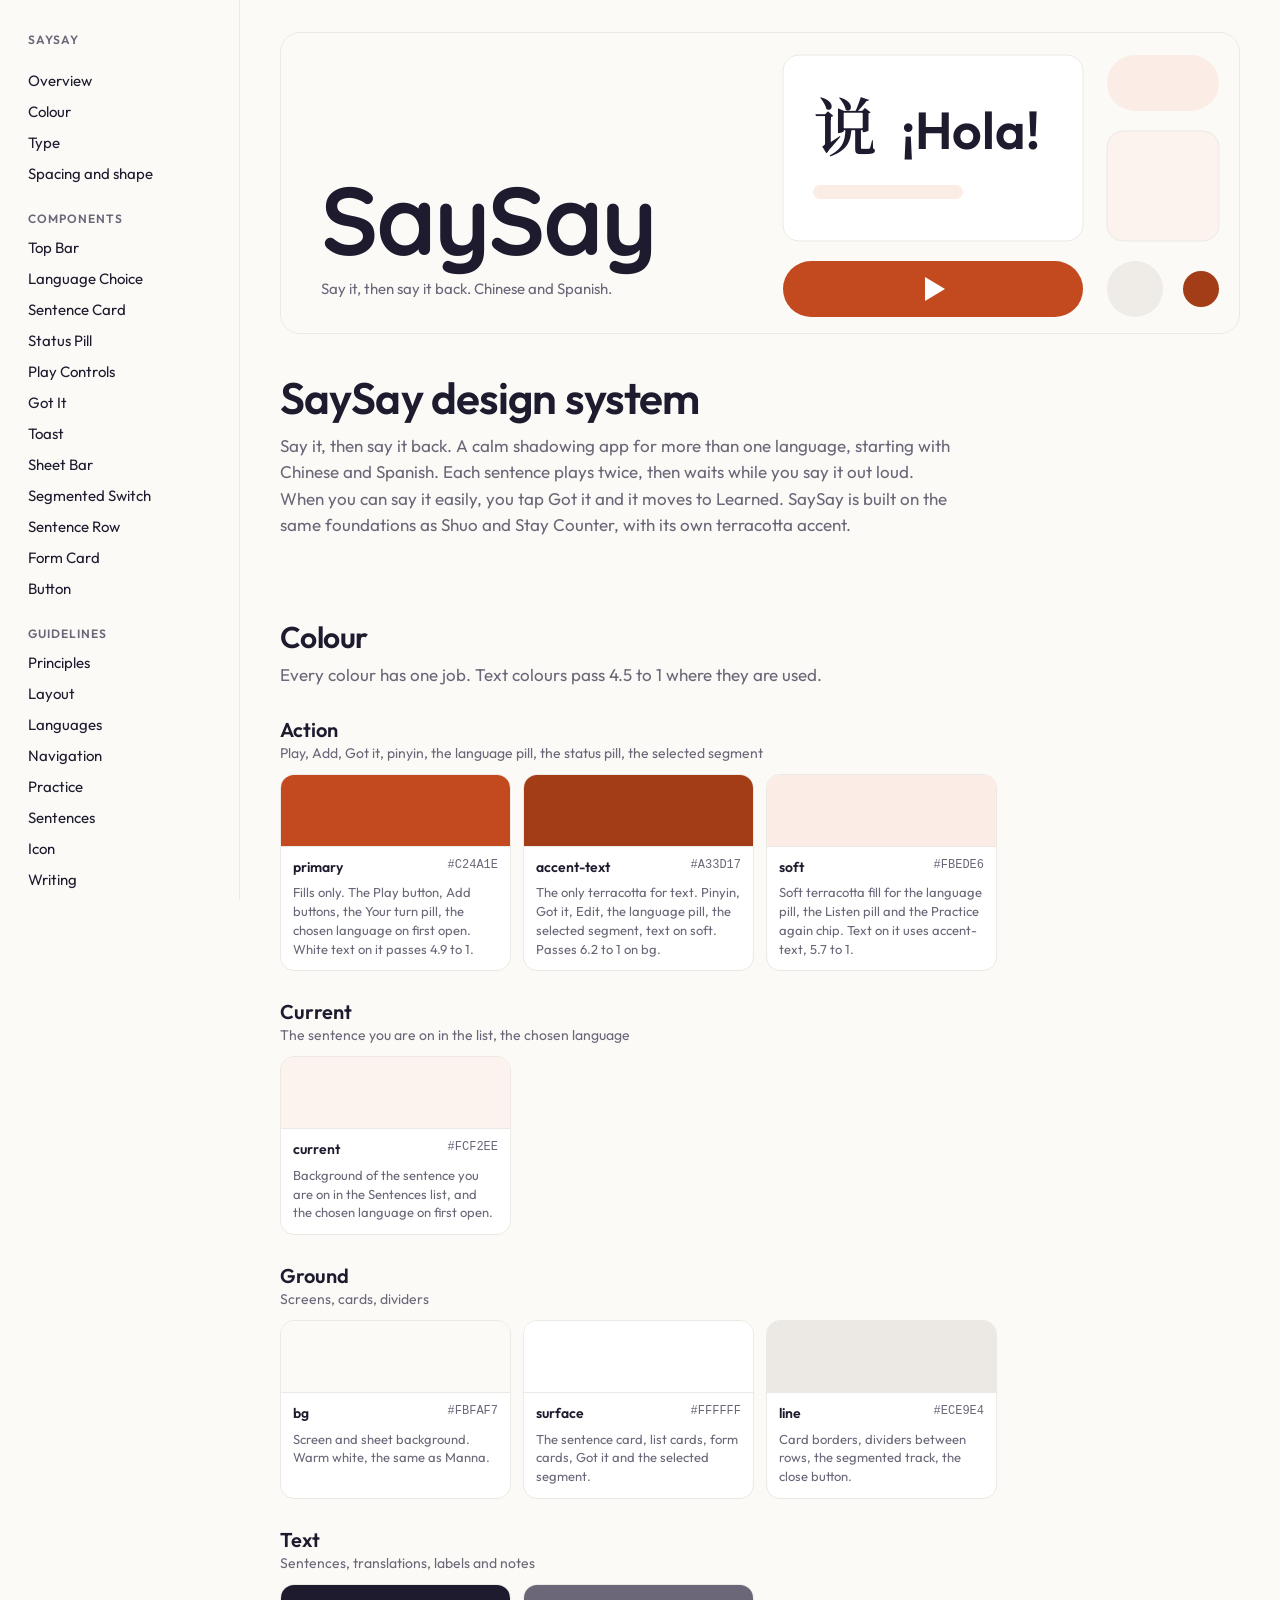
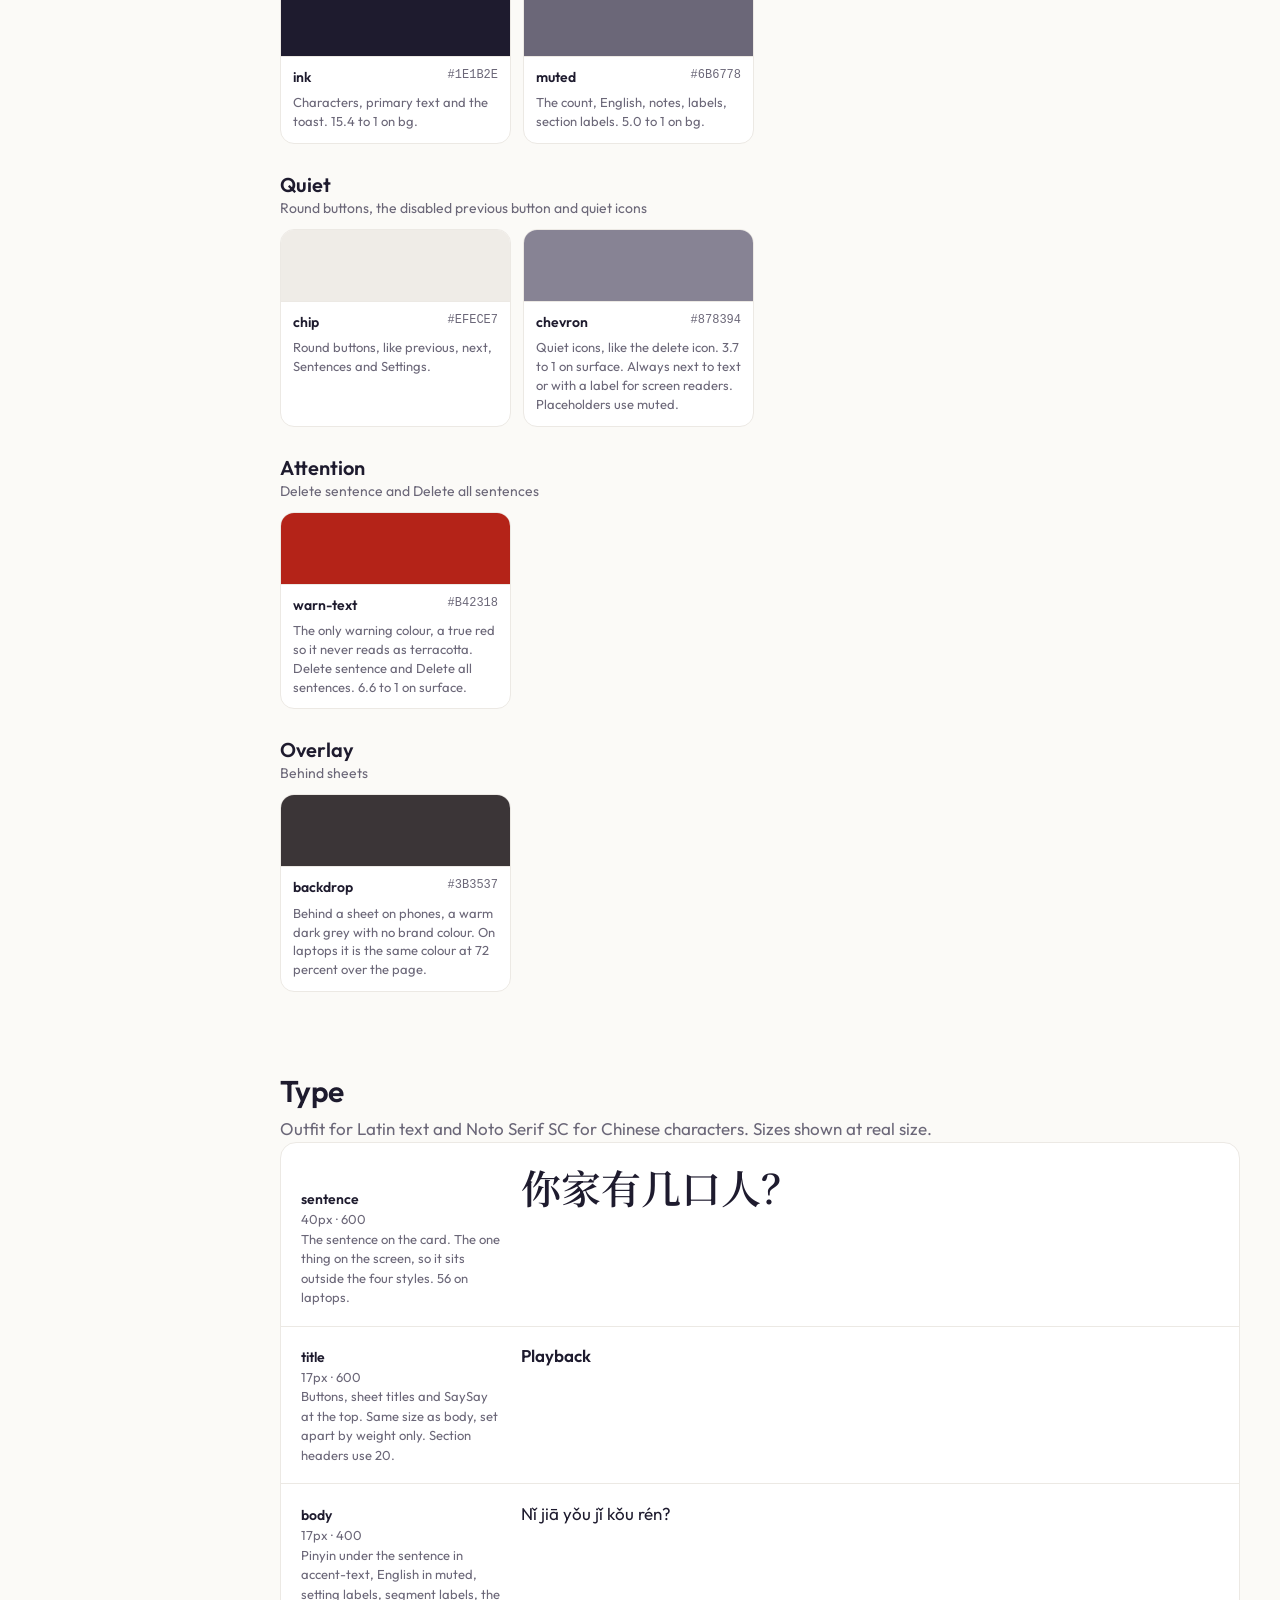
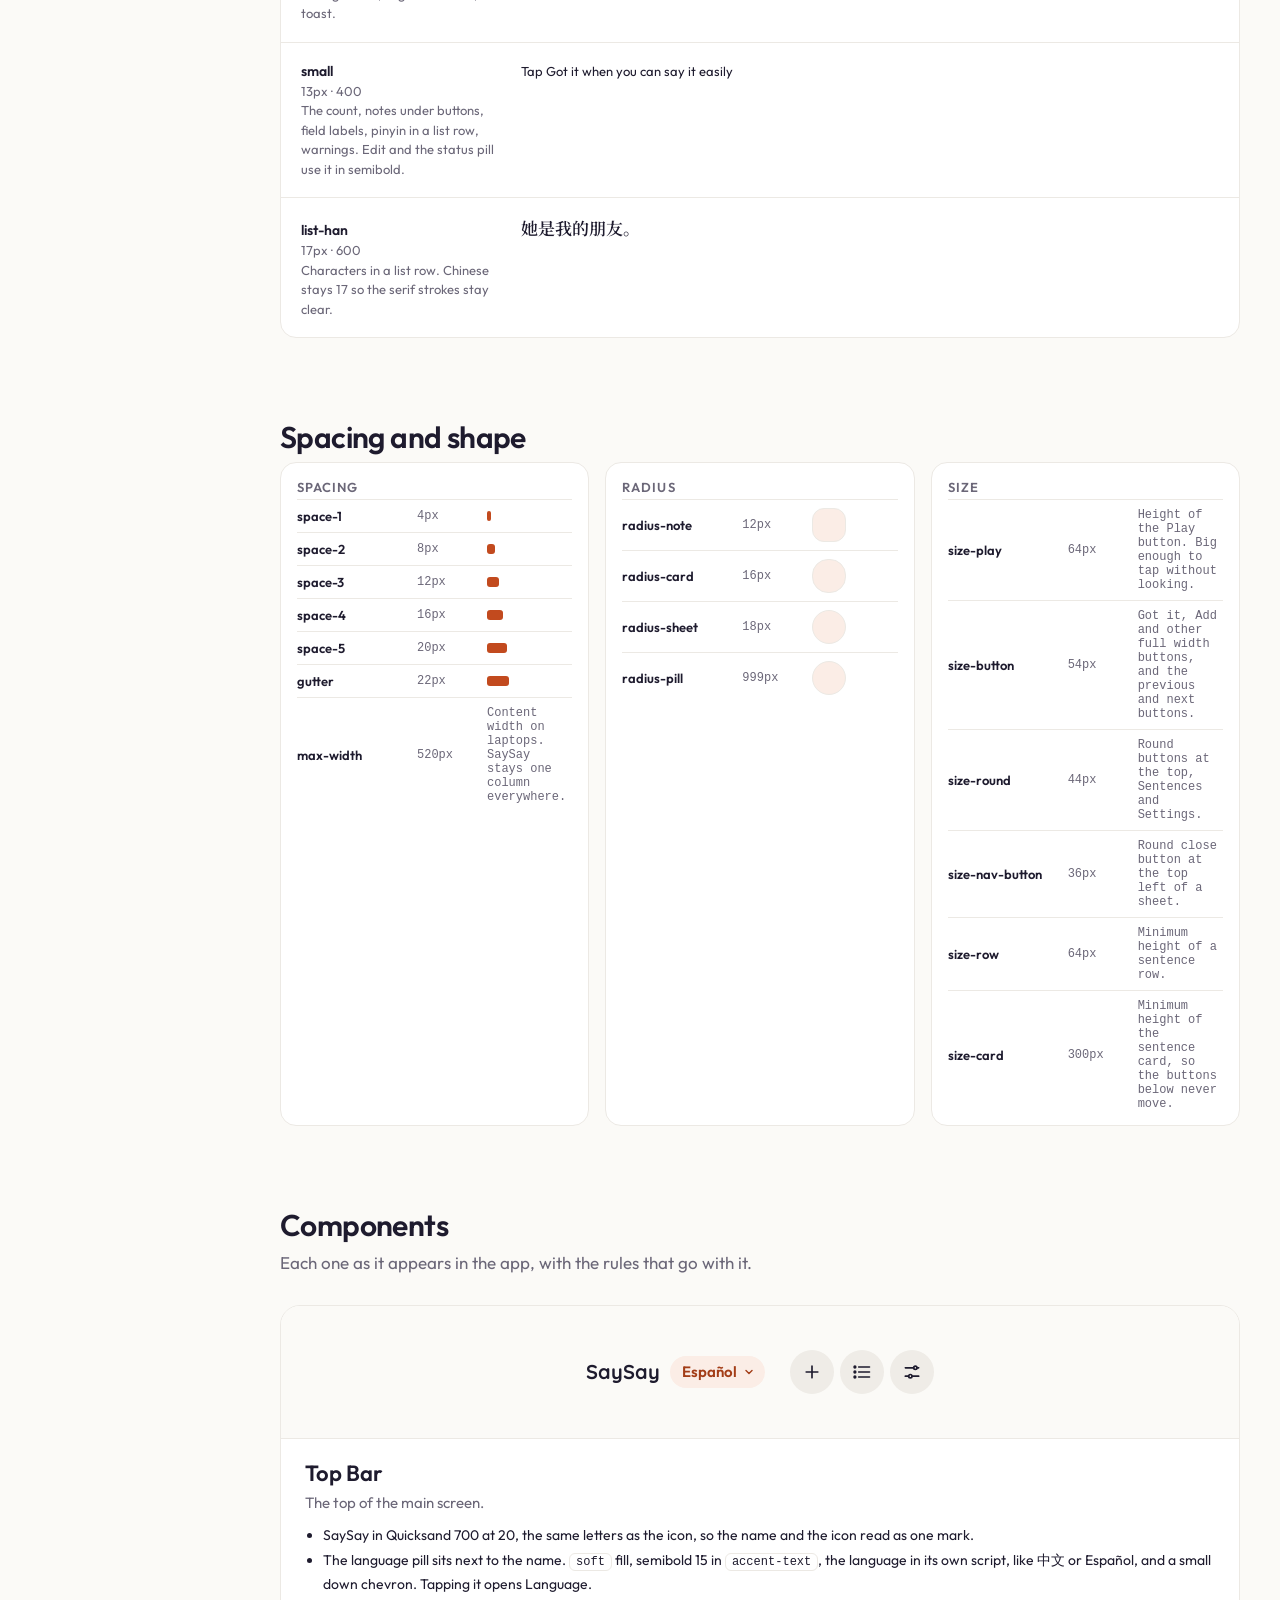
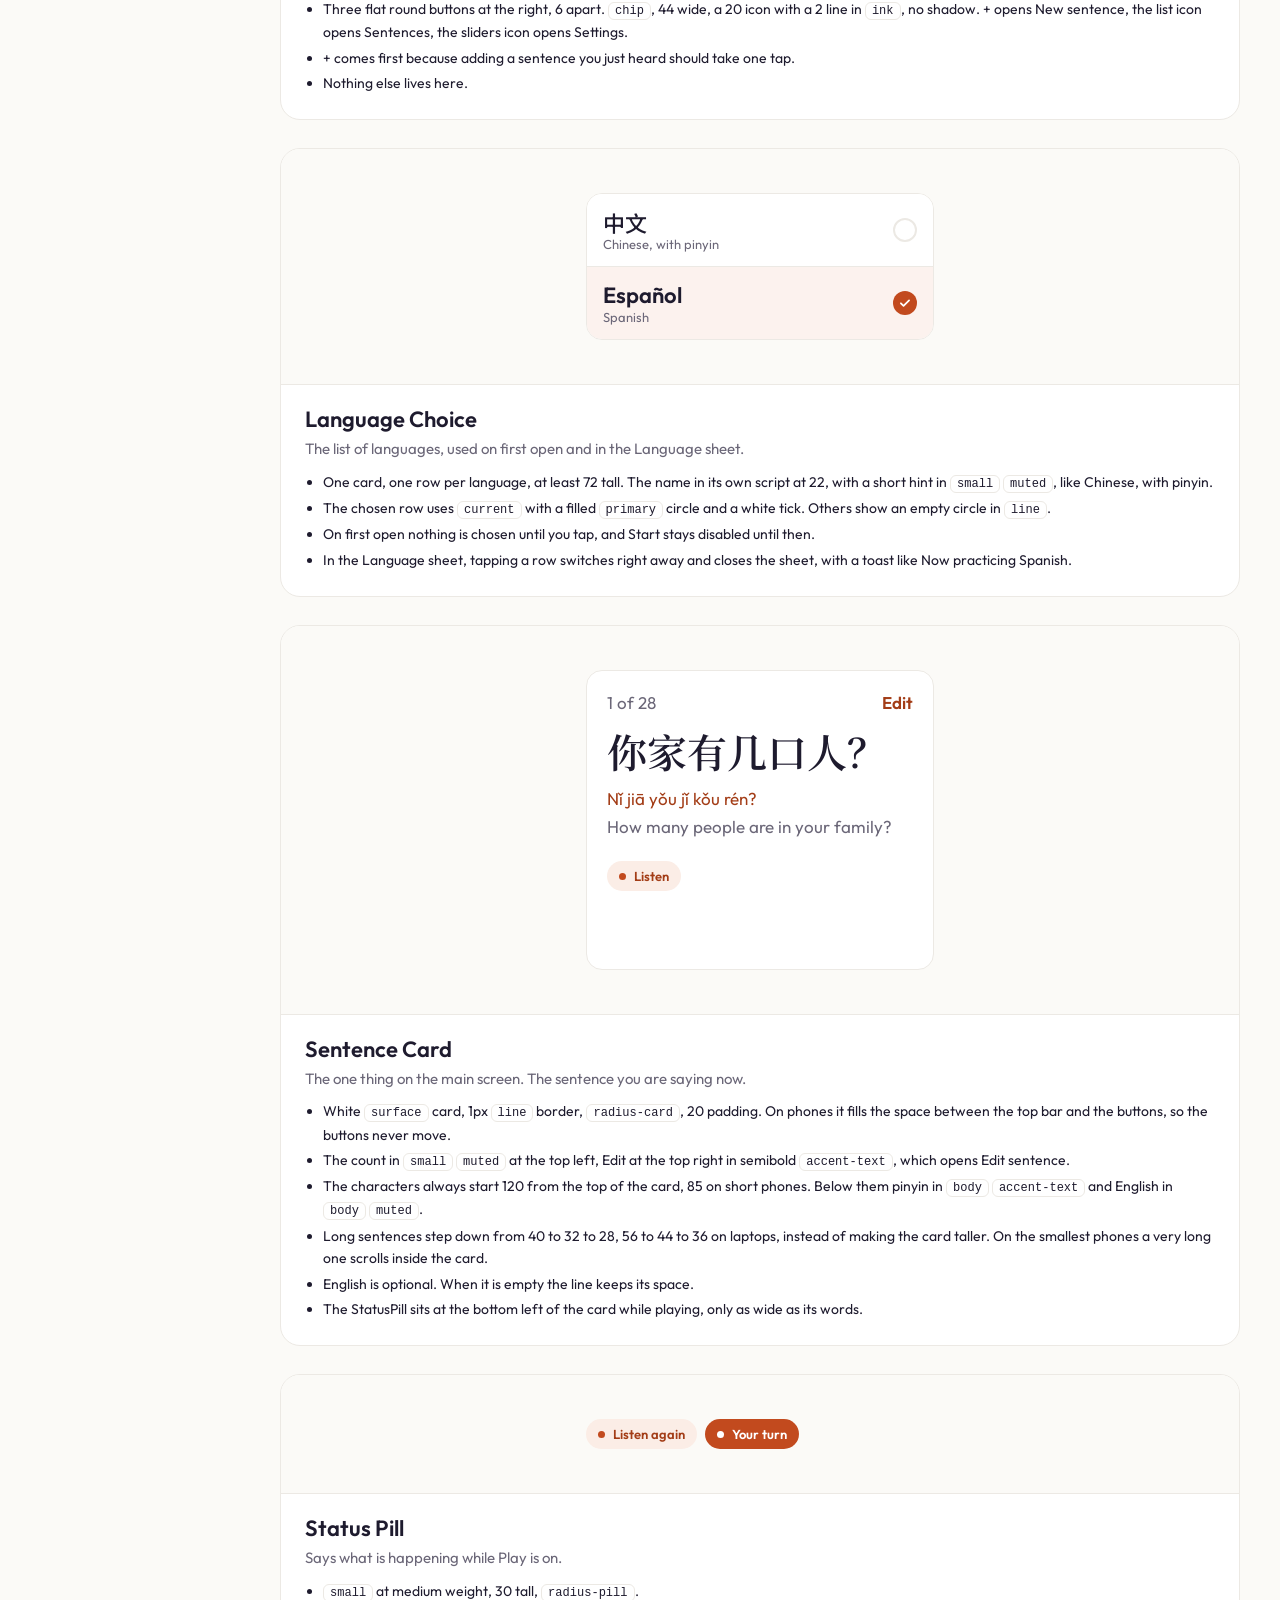
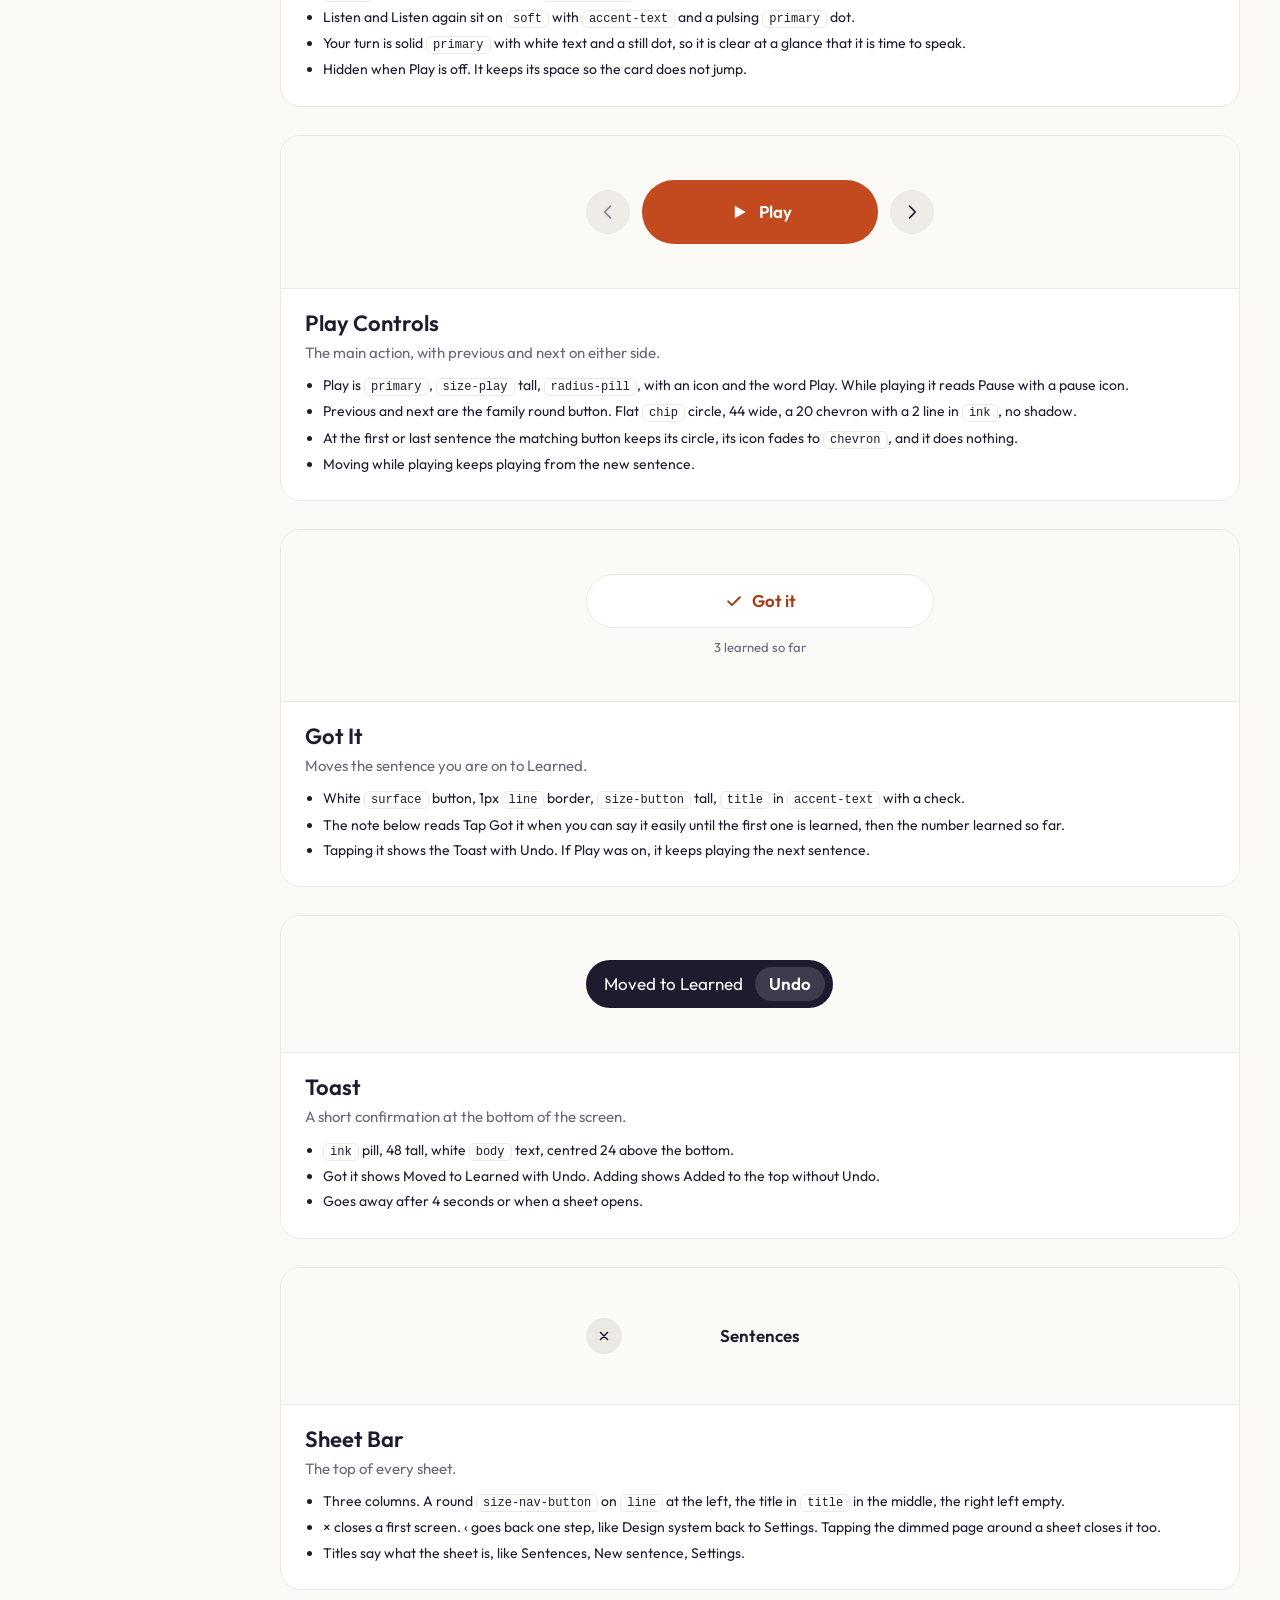
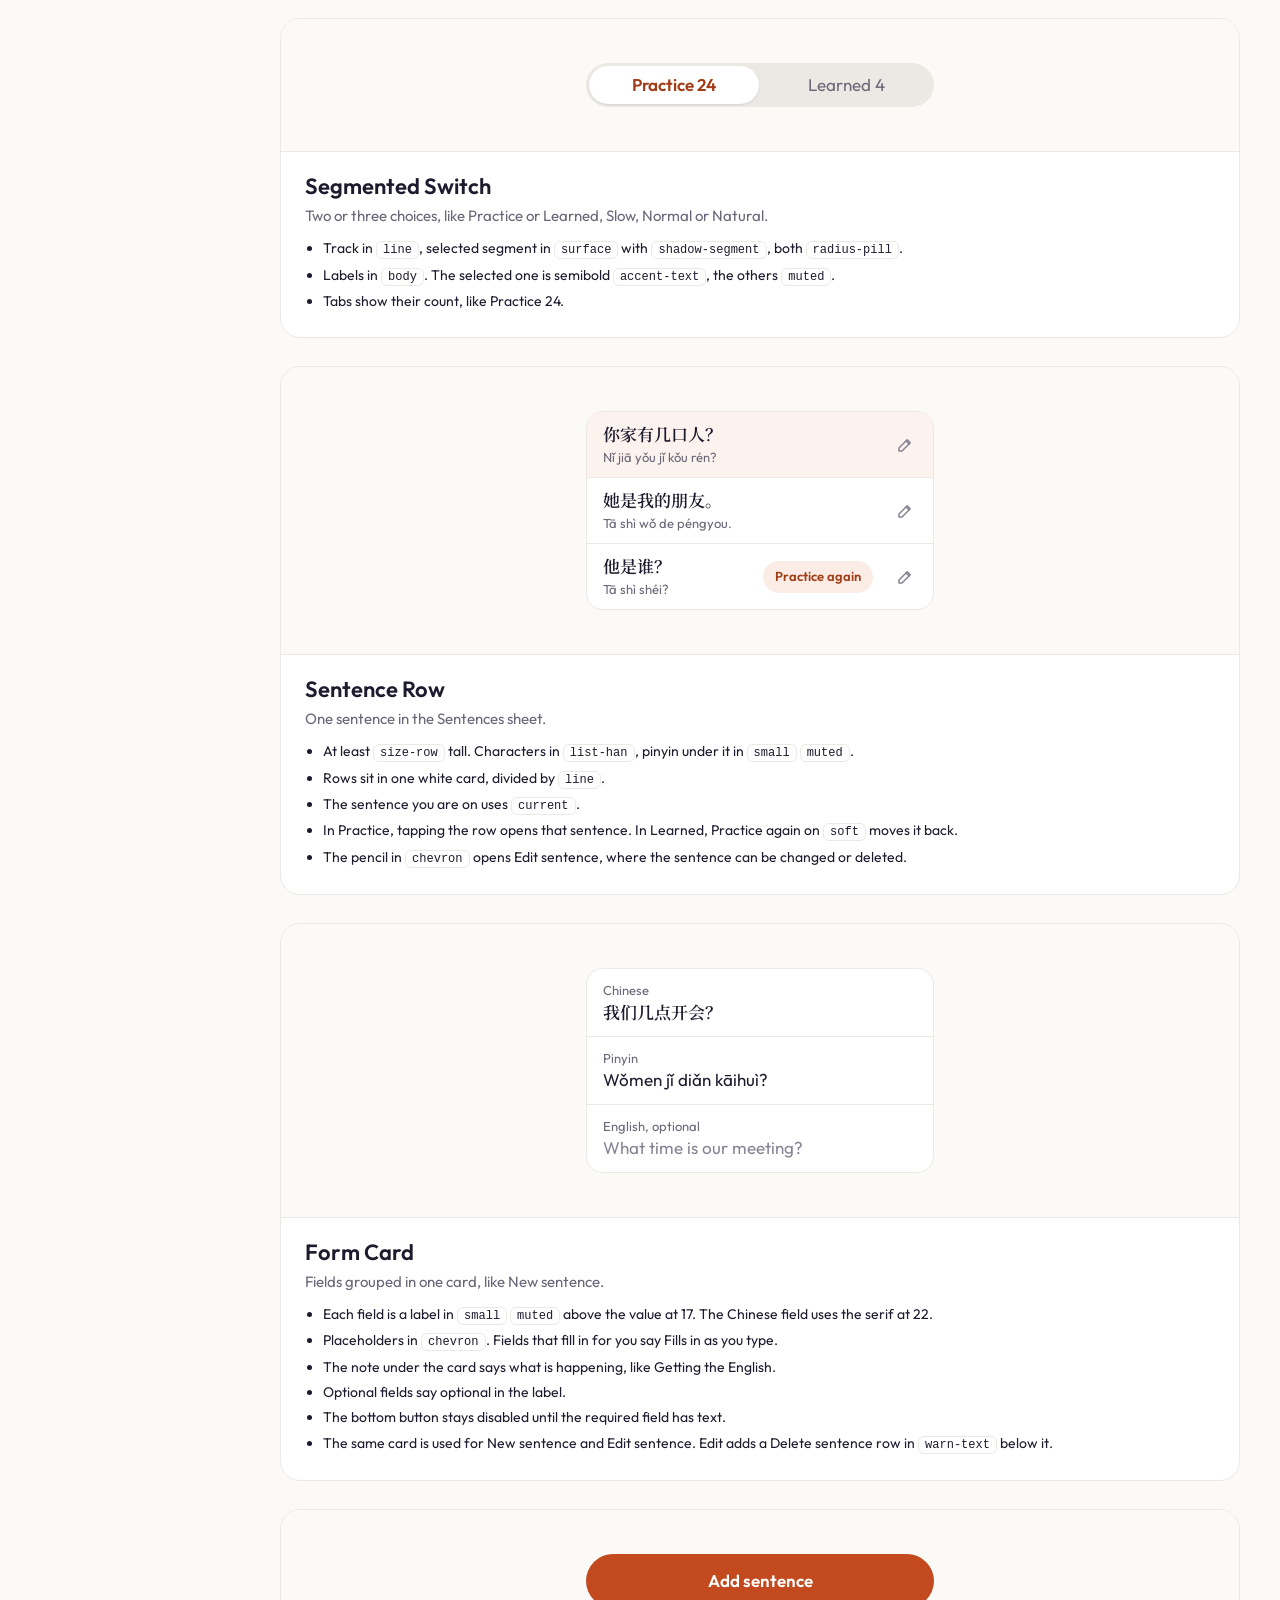
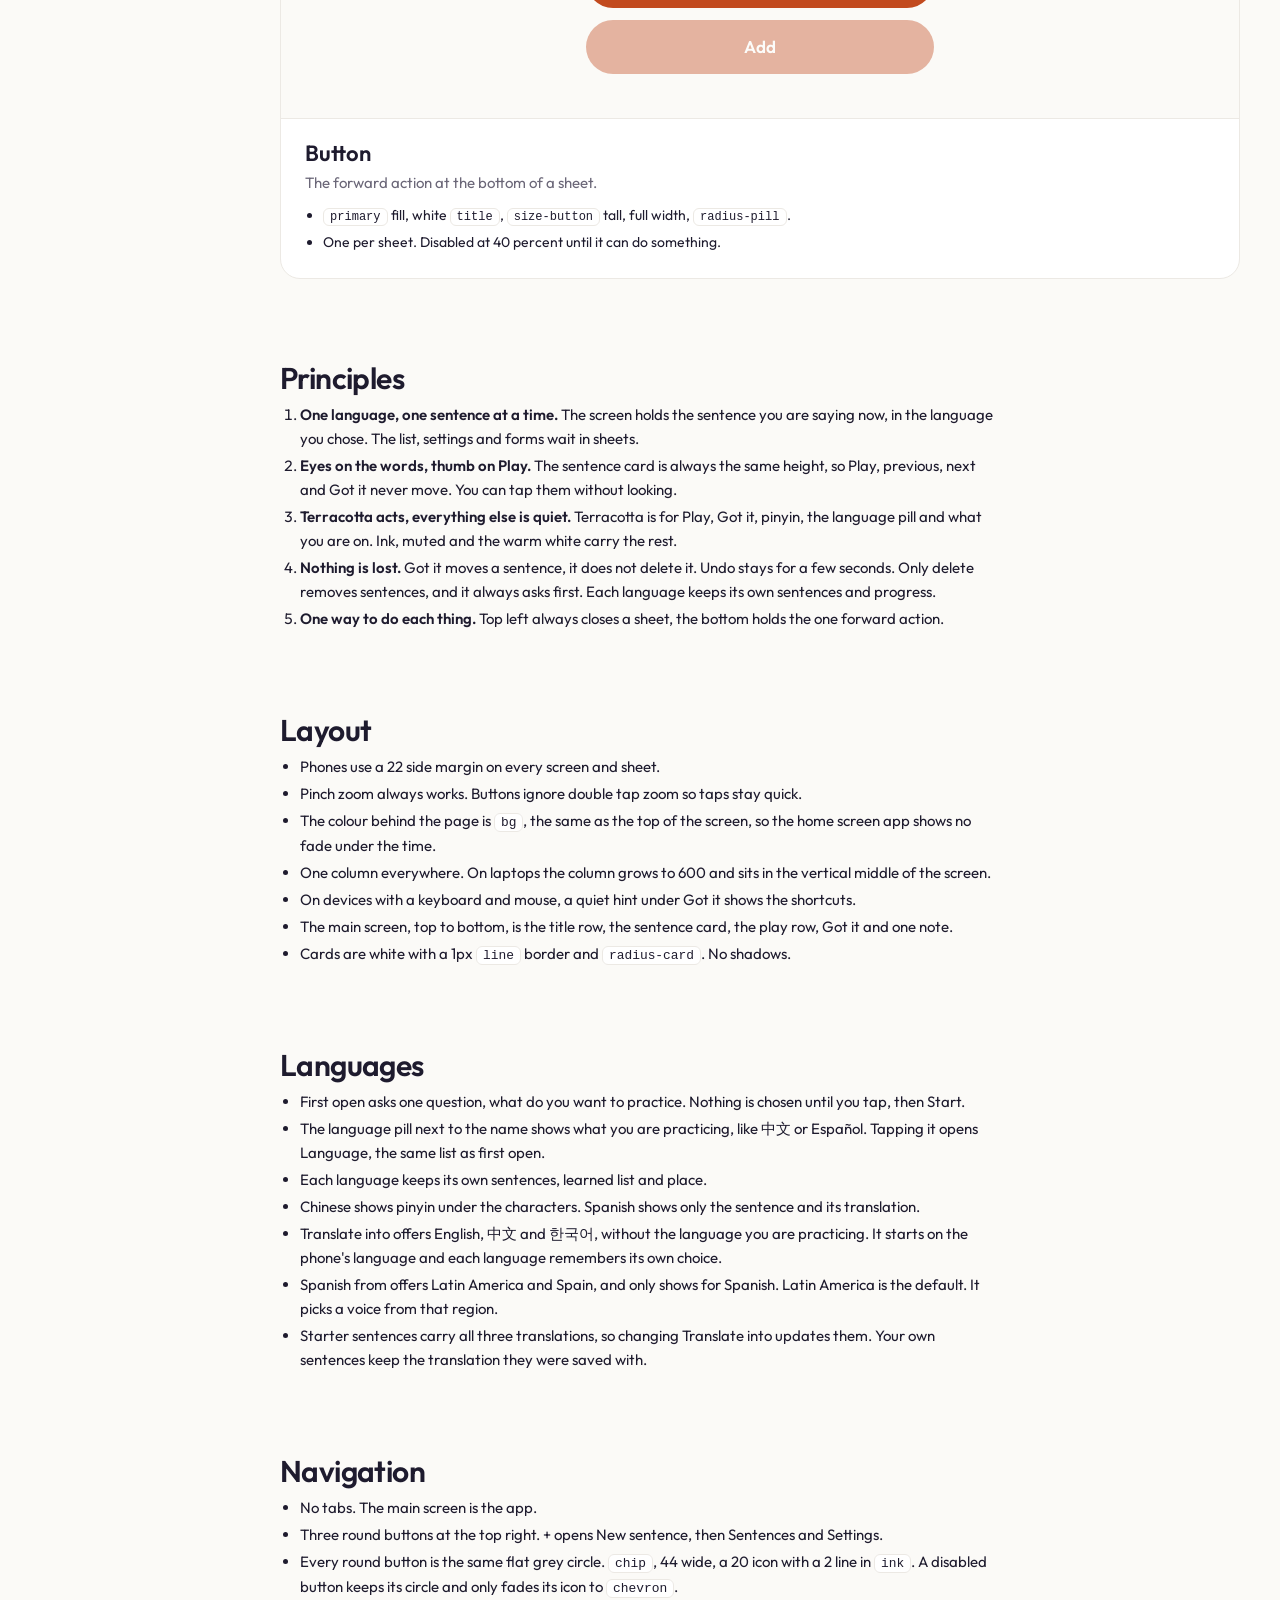
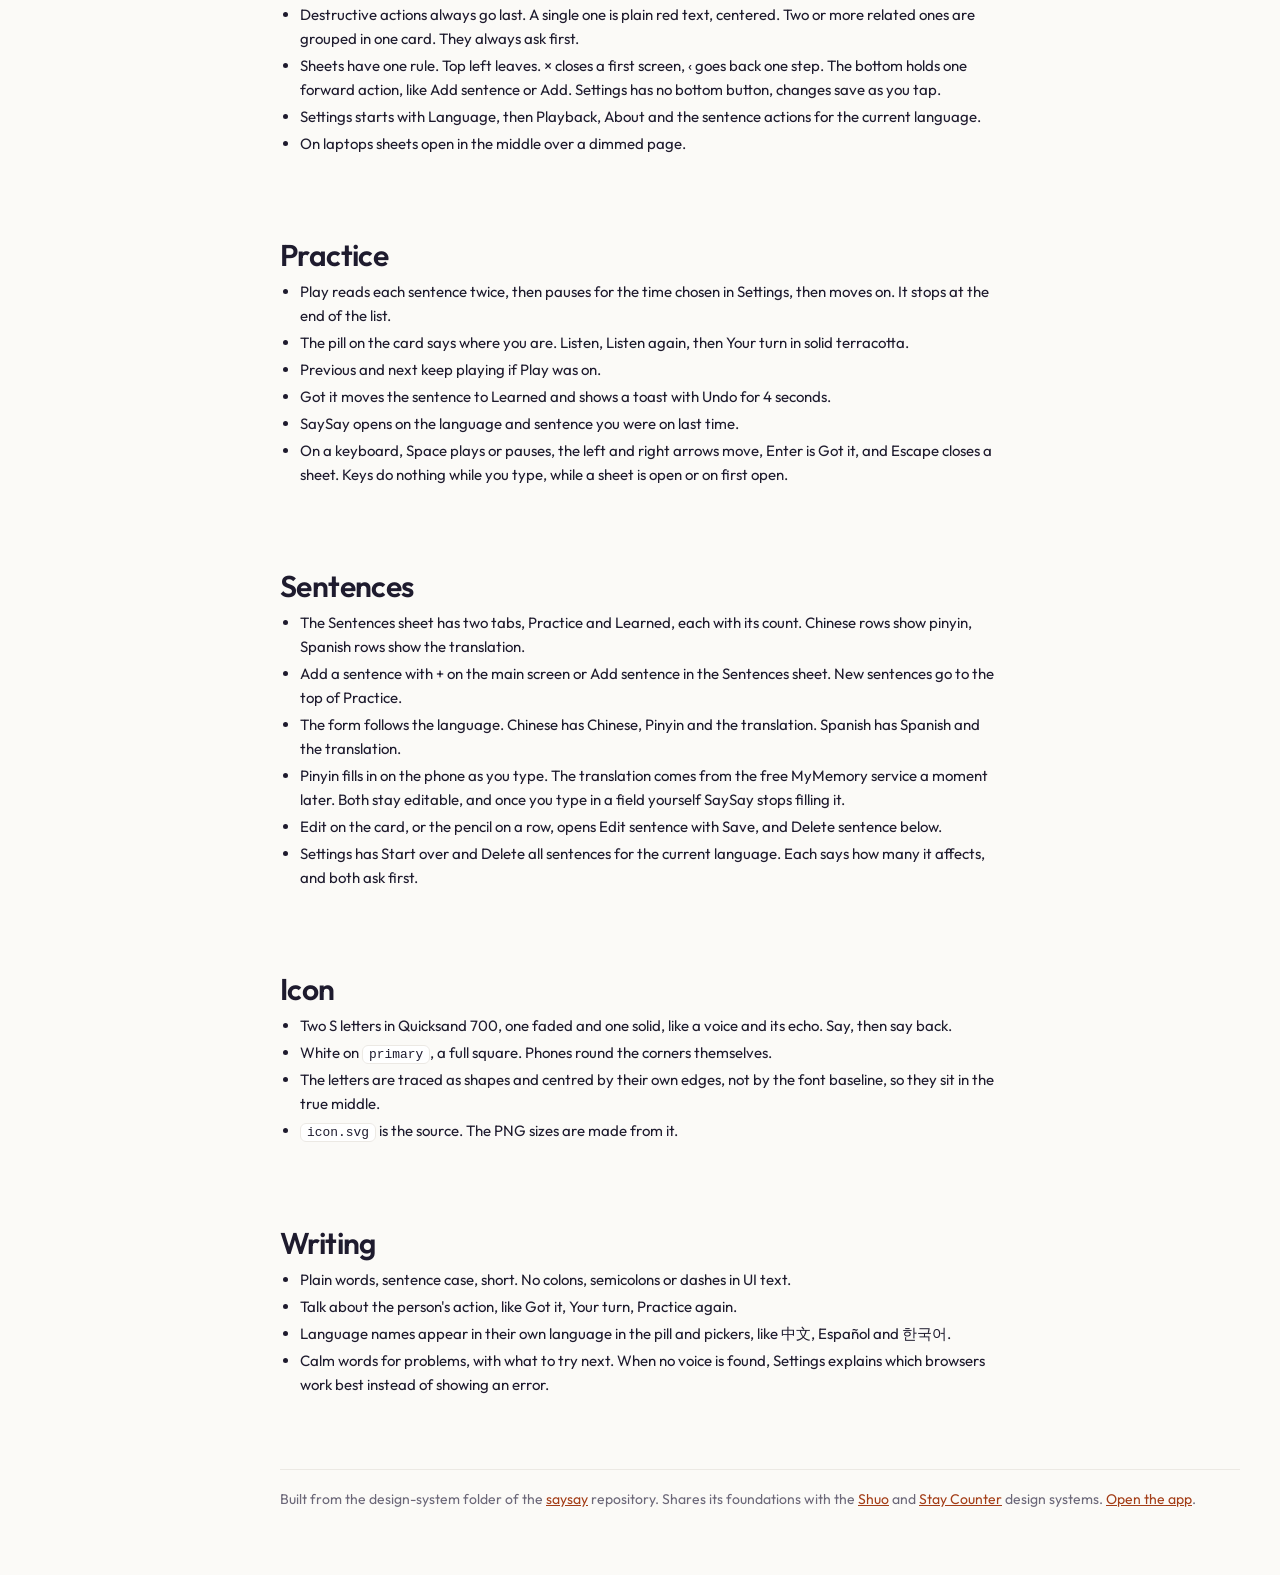
==== design-system/index.html @ d231fbb5 "First version of SaySay Shadowing practice for Chinese and Spanish, built from Shuo. Language chosen" ====
<!doctype html>
<html lang="en">
<head>
<meta charset="utf-8">
<meta name="viewport" content="width=device-width, initial-scale=1">
<title>SaySay design system</title>
<link rel="icon" type="image/svg+xml" href="../icon.svg">
<meta name="description" content="Colours, type, components and rules of SaySay, the shadowing app for Chinese and Spanish.">
<link rel="stylesheet" href="https://fonts.googleapis.com/css2?family=Outfit:wght@400;500;600&family=Quicksand:wght@700&family=Noto+Serif+SC:wght@600&family=Noto+Sans+SC:wght@500&display=swap">
<style>
:root {
  --primary: #C24A1E;
  --accent-text: #A33D17;
  --soft: #FBEDE6;
  --current: #FCF2EE;
  --bg: #FBFAF7;
  --surface: #FFFFFF;
  --ink: #1E1B2E;
  --muted: #6B6778;
  --line: #ECE9E4;
  --chip: #EFECE7;
  --chevron: #878394;
  --warn-text: #B42318;
  --backdrop: #3B3537;
  --space-1: 4px;
  --space-2: 8px;
  --space-3: 12px;
  --space-4: 16px;
  --space-5: 20px;
  --gutter: 22px;
  --max-width: 520px;
  --radius-note: 12px;
  --radius-card: 16px;
  --radius-sheet: 18px;
  --radius-pill: 999px;
  --shadow-segment: 0 1px 2px rgba(30,27,46,0.1);
  --size-play: 64px;
  --size-button: 54px;
  --size-round: 44px;
  --size-nav-button: 36px;
  --size-row: 64px;
  --size-card: 300px;
  --font-sans: Outfit, -apple-system, system-ui, sans-serif;
  --font-han: "Noto Serif SC", "Songti SC", "PingFang SC", serif;
  --font-mark: Quicksand, Outfit, system-ui, sans-serif;
}
.sentence { font-family: var(--font-han); font-size: 40px; line-height: 52px; font-weight: 600; }
.title { font-family: var(--font-sans); font-size: 17px; line-height: 22px; font-weight: 600; }
.body { font-family: var(--font-sans); font-size: 17px; line-height: 24px; font-weight: 400; }
.small { font-family: var(--font-sans); font-size: 13px; line-height: 19px; font-weight: 400; }
.list-han { font-family: var(--font-han); font-size: 17px; line-height: 24px; font-weight: 600; }

* { box-sizing: border-box; }
html { scroll-behavior: smooth; scroll-padding-top: 24px; }
body { margin: 0; background: var(--bg); color: var(--ink); font-family: var(--font-sans); -webkit-font-smoothing: antialiased; }
.layout { display: grid; grid-template-columns: 240px minmax(0, 1fr); max-width: 1280px; margin: 0 auto; }
aside { position: sticky; top: 0; height: 100vh; overflow-y: auto; padding: 32px 20px 32px 28px; border-right: 1px solid var(--line); }
aside > .brand { font-size: 12px; font-weight: 600; letter-spacing: .08em; text-transform: uppercase; color: var(--muted); margin-bottom: 18px; }
aside a { display: block; padding: 6px 10px; margin: 0 -10px; border-radius: 8px; color: var(--ink); text-decoration: none; font-size: 15px; }
aside a:hover { background: var(--surface); }
aside .label { font-size: 12px; font-weight: 600; letter-spacing: .08em; text-transform: uppercase; color: var(--muted); margin: 22px 0 6px; }
main { padding: 32px 40px 96px; min-width: 0; }
.cover { border-radius: 20px; overflow: hidden; border: 1px solid var(--line); background: var(--bg); }
.cover > .cv { width: 100% !important; }
h1 { font-size: 44px; font-weight: 600; letter-spacing: -.02em; margin: 36px 0 8px; }
h2.sec { font-size: 30px; font-weight: 600; letter-spacing: -.02em; margin: 72px 0 6px; padding-top: 8px; }
h3 { font-size: 20px; font-weight: 600; margin: 32px 0 8px; }
.lead { font-size: 17px; line-height: 1.55; color: var(--muted); max-width: 680px; margin: 0; }
.prose { max-width: 720px; font-size: 15px; line-height: 1.6; }
.prose p { margin: 0 0 10px; } .prose ul, .prose ol { margin: 0 0 14px; padding-left: 20px; } .prose li { margin: 3px 0; }
.prose h3 { font-size: 17px; margin: 22px 0 6px; } .prose b { font-weight: 600; }
code { font-family: ui-monospace, SFMono-Regular, Menlo, monospace; font-size: .86em; background: var(--surface); border: 1px solid var(--line); border-radius: 6px; padding: 1px 6px; }
.table { overflow-x: auto; margin: 6px 0 16px; border: 1px solid var(--line); border-radius: 14px; background: var(--surface); }
table { border-collapse: collapse; width: 100%; font-size: 14px; }
th, td { text-align: left; padding: 10px 14px; border-bottom: 1px solid var(--line); vertical-align: top; }
th { font-size: 12px; font-weight: 600; letter-spacing: .06em; text-transform: uppercase; color: var(--muted); }
tr:last-child td { border-bottom: 0; }
.group { margin-top: 28px; } .group h3 { margin: 0 0 2px; } .group .use { color: var(--muted); font-size: 14px; margin: 0 0 12px; }
.swatches { display: grid; grid-template-columns: repeat(auto-fill, minmax(200px, 1fr)); gap: 12px; }
.sw { background: var(--surface); border: 1px solid var(--line); border-radius: 14px; overflow: hidden; }
.sw .chip { height: 72px; border-bottom: 1px solid var(--line); }
.sw .meta { padding: 10px 12px 12px; font-size: 13px; line-height: 1.45; }
.sw .meta b { font-size: 14px; font-weight: 600; } .sw .meta span { color: var(--muted); float: right; font-family: ui-monospace, Menlo, monospace; font-size: 12px; }
.sw .meta p { color: var(--muted); margin: 6px 0 0; }
.specimens { background: var(--surface); border: 1px solid var(--line); border-radius: 16px; }
.spec { display: grid; grid-template-columns: 200px minmax(0, 1fr); gap: 20px; padding: 18px 20px; border-bottom: 1px solid var(--line); align-items: baseline; }
.spec:last-child { border-bottom: 0; }
.spec .info { font-size: 13px; color: var(--muted); line-height: 1.5; } .spec .info b { color: var(--ink); font-weight: 600; font-size: 14px; display: block; }
.spec .sample { min-width: 0; overflow-wrap: anywhere; }
.scales { display: grid; grid-template-columns: repeat(auto-fill, minmax(280px, 1fr)); gap: 16px; }
.scale { background: var(--surface); border: 1px solid var(--line); border-radius: 16px; padding: 6px 16px; }
.scale h3 { font-size: 13px; letter-spacing: .08em; text-transform: uppercase; color: var(--muted); margin: 10px 0 4px; }
.step { display: grid; grid-template-columns: 110px 60px minmax(0, 1fr); gap: 10px; align-items: center; padding: 8px 0; border-top: 1px solid var(--line); font-size: 13px; }
.step b { font-weight: 600; } .step .v { color: var(--muted); font-family: ui-monospace, Menlo, monospace; font-size: 12px; }
.bar { height: 10px; background: var(--primary); border-radius: 3px; } .box { width: 34px; height: 34px; background: var(--soft); border: 1px solid var(--line); }
.comp { margin-top: 28px; background: var(--surface); border: 1px solid var(--line); border-radius: 20px; overflow: hidden; }
.comp .stage { background: var(--bg); padding: 28px; border-bottom: 1px solid var(--line); overflow-x: auto; display: flex; justify-content: center; }
.comp .guide { padding: 20px 24px 22px; }
.comp .guide h3 { margin: 0 0 4px; font-size: 22px; } .comp .guide .lead { font-size: 15px; margin-bottom: 10px; }
.comp .guide ul { margin: 0; padding-left: 18px; font-size: 14px; line-height: 1.6; color: var(--ink); } .comp .guide li { margin: 3px 0; }
footer { margin-top: 72px; padding-top: 20px; border-top: 1px solid var(--line); font-size: 14px; color: var(--muted); }
footer a, .prose a { color: var(--accent-text); }
@media (max-width: 860px) {
  .layout { display: block; }
  aside { position: sticky; z-index: 5; height: auto; display: flex; gap: 6px; overflow-x: auto; padding: 10px 16px; background: var(--bg); border-right: 0; border-bottom: 1px solid var(--line); white-space: nowrap; }
  aside > .brand, aside .label { display: none; }
  aside a { margin: 0; padding: 6px 12px; border-radius: 999px; background: var(--surface); border: 1px solid var(--line); font-size: 14px; }
  main { padding: 20px 16px 72px; }
  h1 { font-size: 34px; } h2.sec { font-size: 26px; margin-top: 56px; }
  .spec { grid-template-columns: 1fr; gap: 6px; }
  .comp .stage { padding: 16px; justify-content: flex-start; }
  .cover .cv { height: 220px !important; } .cover .cv svg { display: none; } .cover .nm { font-size: 64px !important; } .cover .txt { left: 20px !important; bottom: 22px !important; }
}
</style>
</head>
<body>
<div class="layout">
<aside>
  <div class="brand">SaySay</div>
  <a href="#overview">Overview</a><a href="#colour">Colour</a><a href="#type">Type</a><a href="#scale">Spacing and shape</a>
  <div class="label">Components</div>
  <a href="#topbar">Top Bar</a><a href="#languagechoice">Language Choice</a><a href="#sentencecard">Sentence Card</a><a href="#statuspill">Status Pill</a><a href="#playcontrols">Play Controls</a><a href="#gotit">Got It</a><a href="#toast">Toast</a><a href="#sheetbar">Sheet Bar</a><a href="#segmentedswitch">Segmented Switch</a><a href="#sentencerow">Sentence Row</a><a href="#formcard">Form Card</a><a href="#button">Button</a>
  <div class="label">Guidelines</div>
  <a href="#principles">Principles</a><a href="#layout">Layout</a><a href="#languages">Languages</a><a href="#navigation">Navigation</a><a href="#practice">Practice</a><a href="#sentences">Sentences</a><a href="#icon">Icon</a><a href="#writing">Writing</a>
</aside>
<main>
  <div class="cover" id="overview">

<style>
.cv{position:relative;width:960px;height:300px;background:var(--bg);overflow:hidden;font-family:var(--font-sans)}
.cv svg{position:absolute;left:480px;top:0}
.txt{position:absolute;left:40px;bottom:34px;max-width:440px}
.nm{font-family:var(--font-mark);font-size:96px;line-height:.95;font-weight:700;letter-spacing:-0.02em;color:var(--ink);margin:0}
.nm span{font-family:var(--font-mark);font-weight:500;font-size:56px;letter-spacing:0;color:var(--accent-text);margin-left:14px}
.tg{font-size:15px;line-height:20px;color:var(--muted);margin:14px 0 0}
</style>
<div class="cv">
<svg width="480" height="300" viewBox="0 0 480 300" aria-hidden="true">
<!-- one white sentence card with a big character, and the play pill below it, like the main screen -->
<rect x="22" y="22" width="300" height="186" rx="16" fill="var(--surface)" stroke="var(--line)"/>
<text x="52" y="118" font-size="64" font-family="Noto Serif SC, Songti SC, serif" font-weight="600" fill="var(--ink)">说</text><text x="140" y="116" font-size="52" font-family="Outfit, sans-serif" font-weight="600" fill="var(--ink)">¡Hola!</text>
<rect x="52" y="152" width="150" height="14" rx="7" fill="var(--soft)"/>
<rect x="22" y="228" width="300" height="56" rx="28" fill="var(--primary)"/>
<path d="M164 244v24l20-12z" fill="#fff"/>
<circle cx="374" cy="256" r="28" fill="var(--chip)"/>
<rect x="346" y="22" width="112" height="56" rx="28" fill="var(--soft)"/>
<rect x="346" y="98" width="112" height="110" rx="16" fill="var(--current)" stroke="var(--line)"/>
<circle cx="440" cy="256" r="18" fill="var(--accent-text)"/>
</svg>
<div class="txt"><p class="nm">SaySay</p><p class="tg">Say it, then say it back. Chinese and Spanish.</p></div>
</div>
</div>
  <h1>SaySay design system</h1>
  <div class="prose"><p class="lead">Say it, then say it back. A calm shadowing app for more than one language, starting with Chinese and Spanish. Each sentence plays twice, then waits while you say it out loud. When you can say it easily, you tap Got it and it moves to Learned. SaySay is built on the same foundations as Shuo and Stay Counter, with its own terracotta accent.</p></div>

  <h2 class="sec" id="colour">Colour</h2>
  <p class="lead">Every colour has one job. Text colours pass 4.5 to 1 where they are used.</p>
  <div class="group"><h3>Action</h3><p class="use">Play, Add, Got it, pinyin, the language pill, the status pill, the selected segment</p><div class="swatches"><div class="sw"><div class="chip" style="background:#C24A1E"></div><div class="meta"><b>primary</b><span>#C24A1E</span><p>Fills only. The Play button, Add buttons, the Your turn pill, the chosen language on first open. White text on it passes 4.9 to 1.</p></div></div><div class="sw"><div class="chip" style="background:#A33D17"></div><div class="meta"><b>accent-text</b><span>#A33D17</span><p>The only terracotta for text. Pinyin, Got it, Edit, the language pill, the selected segment, text on soft. Passes 6.2 to 1 on bg.</p></div></div><div class="sw"><div class="chip" style="background:#FBEDE6"></div><div class="meta"><b>soft</b><span>#FBEDE6</span><p>Soft terracotta fill for the language pill, the Listen pill and the Practice again chip. Text on it uses accent-text, 5.7 to 1.</p></div></div></div></div><div class="group"><h3>Current</h3><p class="use">The sentence you are on in the list, the chosen language</p><div class="swatches"><div class="sw"><div class="chip" style="background:#FCF2EE"></div><div class="meta"><b>current</b><span>#FCF2EE</span><p>Background of the sentence you are on in the Sentences list, and the chosen language on first open.</p></div></div></div></div><div class="group"><h3>Ground</h3><p class="use">Screens, cards, dividers</p><div class="swatches"><div class="sw"><div class="chip" style="background:#FBFAF7"></div><div class="meta"><b>bg</b><span>#FBFAF7</span><p>Screen and sheet background. Warm white, the same as Manna.</p></div></div><div class="sw"><div class="chip" style="background:#FFFFFF"></div><div class="meta"><b>surface</b><span>#FFFFFF</span><p>The sentence card, list cards, form cards, Got it and the selected segment.</p></div></div><div class="sw"><div class="chip" style="background:#ECE9E4"></div><div class="meta"><b>line</b><span>#ECE9E4</span><p>Card borders, dividers between rows, the segmented track, the close button.</p></div></div></div></div><div class="group"><h3>Text</h3><p class="use">Sentences, translations, labels and notes</p><div class="swatches"><div class="sw"><div class="chip" style="background:#1E1B2E"></div><div class="meta"><b>ink</b><span>#1E1B2E</span><p>Characters, primary text and the toast. 15.4 to 1 on bg.</p></div></div><div class="sw"><div class="chip" style="background:#6B6778"></div><div class="meta"><b>muted</b><span>#6B6778</span><p>The count, English, notes, labels, section labels. 5.0 to 1 on bg.</p></div></div></div></div><div class="group"><h3>Quiet</h3><p class="use">Round buttons, the disabled previous button and quiet icons</p><div class="swatches"><div class="sw"><div class="chip" style="background:#EFECE7"></div><div class="meta"><b>chip</b><span>#EFECE7</span><p>Round buttons, like previous, next, Sentences and Settings.</p></div></div><div class="sw"><div class="chip" style="background:#878394"></div><div class="meta"><b>chevron</b><span>#878394</span><p>Quiet icons, like the delete icon. 3.7 to 1 on surface. Always next to text or with a label for screen readers. Placeholders use muted.</p></div></div></div></div><div class="group"><h3>Attention</h3><p class="use">Delete sentence and Delete all sentences</p><div class="swatches"><div class="sw"><div class="chip" style="background:#B42318"></div><div class="meta"><b>warn-text</b><span>#B42318</span><p>The only warning colour, a true red so it never reads as terracotta. Delete sentence and Delete all sentences. 6.6 to 1 on surface.</p></div></div></div></div><div class="group"><h3>Overlay</h3><p class="use">Behind sheets</p><div class="swatches"><div class="sw"><div class="chip" style="background:#3B3537"></div><div class="meta"><b>backdrop</b><span>#3B3537</span><p>Behind a sheet on phones, a warm dark grey with no brand colour. On laptops it is the same colour at 72 percent over the page.</p></div></div></div></div>

  <h2 class="sec" id="type">Type</h2>
  <p class="lead">Outfit for Latin text and Noto Serif SC for Chinese characters. Sizes shown at real size.</p>
  <div class="specimens"><div class="spec"><div class="info"><b>sentence</b>40px · 600<br>The sentence on the card. The one thing on the screen, so it sits outside the four styles. 56 on laptops.</div><div class="sample sentence">你家有几口人？</div></div><div class="spec"><div class="info"><b>title</b>17px · 600<br>Buttons, sheet titles and SaySay at the top. Same size as body, set apart by weight only. Section headers use 20.</div><div class="sample title">Playback</div></div><div class="spec"><div class="info"><b>body</b>17px · 400<br>Pinyin under the sentence in accent-text, English in muted, setting labels, segment labels, the toast.</div><div class="sample body">Nǐ jiā yǒu jǐ kǒu rén?</div></div><div class="spec"><div class="info"><b>small</b>13px · 400<br>The count, notes under buttons, field labels, pinyin in a list row, warnings. Edit and the status pill use it in semibold.</div><div class="sample small">Tap Got it when you can say it easily</div></div><div class="spec"><div class="info"><b>list-han</b>17px · 600<br>Characters in a list row. Chinese stays 17 so the serif strokes stay clear.</div><div class="sample list-han">她是我的朋友。</div></div></div>

  <h2 class="sec" id="scale">Spacing and shape</h2>
  <div class="scales">
    <div class="scale"><h3>Spacing</h3><div class="step"><b>space-1</b><span class="v">4px</span><div class="bar" style="width:4px"></div></div><div class="step"><b>space-2</b><span class="v">8px</span><div class="bar" style="width:8px"></div></div><div class="step"><b>space-3</b><span class="v">12px</span><div class="bar" style="width:12px"></div></div><div class="step"><b>space-4</b><span class="v">16px</span><div class="bar" style="width:16px"></div></div><div class="step"><b>space-5</b><span class="v">20px</span><div class="bar" style="width:20px"></div></div><div class="step"><b>gutter</b><span class="v">22px</span><div class="bar" style="width:22px"></div></div><div class="step"><b>max-width</b><span class="v">520px</span><span class="v">Content width on laptops. SaySay stays one column everywhere.</span></div></div>
    <div class="scale"><h3>Radius</h3><div class="step"><b>radius-note</b><span class="v">12px</span><div class="box" style="border-radius:12px"></div></div><div class="step"><b>radius-card</b><span class="v">16px</span><div class="box" style="border-radius:16px"></div></div><div class="step"><b>radius-sheet</b><span class="v">18px</span><div class="box" style="border-radius:18px"></div></div><div class="step"><b>radius-pill</b><span class="v">999px</span><div class="box" style="border-radius:999px"></div></div></div>
    <div class="scale"><h3>Size</h3><div class="step"><b>size-play</b><span class="v">64px</span><span class="v">Height of the Play button. Big enough to tap without looking.</span></div><div class="step"><b>size-button</b><span class="v">54px</span><span class="v">Got it, Add and other full width buttons, and the previous and next buttons.</span></div><div class="step"><b>size-round</b><span class="v">44px</span><span class="v">Round buttons at the top, Sentences and Settings.</span></div><div class="step"><b>size-nav-button</b><span class="v">36px</span><span class="v">Round close button at the top left of a sheet.</span></div><div class="step"><b>size-row</b><span class="v">64px</span><span class="v">Minimum height of a sentence row.</span></div><div class="step"><b>size-card</b><span class="v">300px</span><span class="v">Minimum height of the sentence card, so the buttons below never move.</span></div></div>
  </div>

  <h2 class="sec" id="components">Components</h2>
  <p class="lead">Each one as it appears in the app, with the rules that go with it.</p>
  <section class="comp" id="topbar"><div class="stage">

<div style="font-family:var(--font-sans);background:var(--bg);color:var(--ink);padding:16px;max-width:380px;width:100%">
<div style="display:flex;align-items:center;justify-content:space-between;height:44px">
<div style="display:flex;align-items:center;gap:10px"><b style="font-family:var(--font-mark);font-weight:700;font-size:20px">SaySay</b><span style="height:32px;padding:0 10px 0 12px;border-radius:999px;background:var(--soft);color:var(--accent-text);font:600 15px var(--font-sans);display:inline-flex;align-items:center;gap:6px">Español<svg width="12" height="12" viewBox="0 0 24 24" fill="none" stroke="currentColor" stroke-width="2.8" stroke-linecap="round" stroke-linejoin="round"><path d="M6 9l6 6 6-6"/></svg></span></div>
<div style="display:flex;gap:6px"><button type="button" aria-label="Add sentence" style="width:44px;height:44px;border-radius:999px;border:0;background:var(--chip);color:var(--ink);display:flex;align-items:center;justify-content:center"><svg width="20" height="20" viewBox="0 0 24 24" fill="none" stroke="currentColor" stroke-width="2" stroke-linecap="round"><path d="M12 5v14M5 12h14"/></svg></button><button type="button" aria-label="Sentences" style="width:44px;height:44px;border-radius:999px;border:0;background:var(--chip);color:var(--ink);display:flex;align-items:center;justify-content:center"><svg width="20" height="20" viewBox="0 0 24 24" fill="none" stroke="currentColor" stroke-width="2" stroke-linecap="round"><path d="M8 6h13M8 12h13M8 18h13"/><circle cx="3.5" cy="6" r="1" fill="currentColor"/><circle cx="3.5" cy="12" r="1" fill="currentColor"/><circle cx="3.5" cy="18" r="1" fill="currentColor"/></svg></button><button type="button" aria-label="Settings" style="width:44px;height:44px;border-radius:999px;border:0;background:var(--chip);color:var(--ink);display:flex;align-items:center;justify-content:center"><svg width="20" height="20" viewBox="0 0 24 24" fill="none" stroke="currentColor" stroke-width="2" stroke-linecap="round"><path d="M4 7h10M18 7h2M4 17h4M12 17h8"/><circle cx="16" cy="7" r="2"/><circle cx="10" cy="17" r="2"/></svg></button></div>
</div></div>
</div><div class="guide"><h3>Top Bar</h3><p class="lead">The top of the main screen.</p><ul><li>SaySay in Quicksand 700 at 20, the same letters as the icon, so the name and the icon read as one mark.</li><li>The language pill sits next to the name. <code>soft</code> fill, semibold 15 in <code>accent-text</code>, the language in its own script, like 中文 or Español, and a small down chevron. Tapping it opens Language.</li><li>Three flat round buttons at the right, 6 apart. <code>chip</code>, 44 wide, a 20 icon with a 2 line in <code>ink</code>, no shadow. + opens New sentence, the list icon opens Sentences, the sliders icon opens Settings.</li><li>+ comes first because adding a sentence you just heard should take one tap.</li><li>Nothing else lives here.</li></ul></div></section>
<section class="comp" id="languagechoice"><div class="stage">

<div style="--font-mark2:'Noto Sans SC','PingFang SC',sans-serif;font-family:var(--font-sans);background:var(--bg);color:var(--ink);padding:16px;max-width:380px;width:100%">
<div style="background:var(--surface);border:1px solid var(--line);border-radius:16px;overflow:hidden"><div style="display:flex;align-items:center;justify-content:space-between;padding:14px 16px;min-height:72px;background:var(--surface);border-top:0"><span><b style="display:block;font-size:22px;line-height:28px;font-family:var(--font-mark2);font-weight:500">中文</b><small style="display:block;font-size:13px;color:var(--muted)">Chinese, with pinyin</small></span><span style="width:24px;height:24px;border-radius:99px;display:flex;align-items:center;justify-content:center;border:2px solid var(--line);box-sizing:border-box"></span></div><div style="display:flex;align-items:center;justify-content:space-between;padding:14px 16px;min-height:72px;background:var(--current);border-top:1px solid var(--line)"><span><b style="display:block;font-size:22px;line-height:28px;font-weight:600">Español</b><small style="display:block;font-size:13px;color:var(--muted)">Spanish</small></span><span style="width:24px;height:24px;border-radius:99px;display:flex;align-items:center;justify-content:center;background:var(--primary)"><svg width="14" height="14" viewBox="0 0 24 24" fill="none" stroke="#fff" stroke-width="3" stroke-linecap="round" stroke-linejoin="round"><path d="M5 12.5l4.5 4.5L19 7.5"/></svg></span></div></div>
</div>
</div><div class="guide"><h3>Language Choice</h3><p class="lead">The list of languages, used on first open and in the Language sheet.</p><ul><li>One card, one row per language, at least 72 tall. The name in its own script at 22, with a short hint in <code>small</code> <code>muted</code>, like Chinese, with pinyin.</li><li>The chosen row uses <code>current</code> with a filled <code>primary</code> circle and a white tick. Others show an empty circle in <code>line</code>.</li><li>On first open nothing is chosen until you tap, and Start stays disabled until then.</li><li>In the Language sheet, tapping a row switches right away and closes the sheet, with a toast like Now practicing Spanish.</li></ul></div></section>
<section class="comp" id="sentencecard"><div class="stage">

<div style="font-family:var(--font-sans);background:var(--bg);color:var(--ink);padding:16px;max-width:380px;width:100%">
<div style="background:var(--surface);border:1px solid var(--line);border-radius:16px;padding:20px;min-height:300px">
<div style="display:flex;justify-content:space-between"><div class="body" style="color:var(--muted)">1 of 28</div><div class="body" style="font-weight:600;color:var(--accent-text)">Edit</div></div>
<div class="sentence" style="margin-top:10px">你家有几口人？</div>
<div class="body" style="margin-top:10px;color:var(--accent-text)">Nǐ jiā yǒu jǐ kǒu rén?</div>
<div class="body" style="margin-top:4px;color:var(--muted)">How many people are in your family?</div>
<div class="small" style="margin-top:22px;height:30px;display:inline-flex;align-items:center;gap:8px;padding:0 12px;border-radius:999px;background:var(--soft);color:var(--accent-text);font-weight:600"><i style="width:7px;height:7px;border-radius:99px;background:var(--primary)"></i>Listen</div>
</div></div>
</div><div class="guide"><h3>Sentence Card</h3><p class="lead">The one thing on the main screen. The sentence you are saying now.</p><ul><li>White <code>surface</code> card, 1px <code>line</code> border, <code>radius-card</code>, 20 padding. On phones it fills the space between the top bar and the buttons, so the buttons never move.</li><li>The count in <code>small</code> <code>muted</code> at the top left, Edit at the top right in semibold <code>accent-text</code>, which opens Edit sentence.</li><li>The characters always start 120 from the top of the card, 85 on short phones. Below them pinyin in <code>body</code> <code>accent-text</code> and English in <code>body</code> <code>muted</code>.</li><li>Long sentences step down from 40 to 32 to 28, 56 to 44 to 36 on laptops, instead of making the card taller. On the smallest phones a very long one scrolls inside the card.</li><li>English is optional. When it is empty the line keeps its space.</li><li>The StatusPill sits at the bottom left of the card while playing, only as wide as its words.</li></ul></div></section>
<section class="comp" id="statuspill"><div class="stage">

<div style="font-family:var(--font-sans);background:var(--bg);color:var(--ink);padding:16px;max-width:380px;width:100%">
<div style="display:flex;gap:8px">
<div class="small" style="height:30px;display:inline-flex;align-items:center;gap:8px;padding:0 12px;border-radius:999px;background:var(--soft);color:var(--accent-text);font-weight:600"><i style="width:7px;height:7px;border-radius:99px;background:var(--primary)"></i>Listen again</div>
<div class="small" style="height:30px;display:inline-flex;align-items:center;gap:8px;padding:0 12px;border-radius:999px;background:var(--primary);color:#fff;font-weight:600"><i style="width:7px;height:7px;border-radius:99px;background:#fff"></i>Your turn</div>
</div></div>
</div><div class="guide"><h3>Status Pill</h3><p class="lead">Says what is happening while Play is on.</p><ul><li><code>small</code> at medium weight, 30 tall, <code>radius-pill</code>.</li><li>Listen and Listen again sit on <code>soft</code> with <code>accent-text</code> and a pulsing <code>primary</code> dot.</li><li>Your turn is solid <code>primary</code> with white text and a still dot, so it is clear at a glance that it is time to speak.</li><li>Hidden when Play is off. It keeps its space so the card does not jump.</li></ul></div></section>
<section class="comp" id="playcontrols"><div class="stage">

<div style="font-family:var(--font-sans);background:var(--bg);color:var(--ink);padding:16px;max-width:380px;width:100%">
<div style="display:grid;grid-template-columns:44px 1fr 44px;gap:12px;align-items:center">
<button type="button" disabled aria-label="Previous" style="width:44px;height:44px;border-radius:999px;border:0;background:var(--chip);color:var(--chevron);display:flex;align-items:center;justify-content:center"><svg width="20" height="20" viewBox="0 0 24 24" fill="none" stroke="currentColor" stroke-width="2" stroke-linecap="round" stroke-linejoin="round"><path d="M15 5l-7 7 7 7"/></svg></button>
<button type="button" class="title" style="height:64px;border:0;border-radius:999px;background:var(--primary);color:#fff;display:flex;align-items:center;justify-content:center;gap:10px;font-family:var(--font-sans)"><svg width="20" height="20" viewBox="0 0 24 24" fill="currentColor"><path d="M7 4.5v15l13-7.5z"/></svg>Play</button>
<button type="button" aria-label="Next" style="width:44px;height:44px;border-radius:999px;border:0;background:var(--chip);color:var(--ink);display:flex;align-items:center;justify-content:center"><svg width="20" height="20" viewBox="0 0 24 24" fill="none" stroke="currentColor" stroke-width="2" stroke-linecap="round" stroke-linejoin="round"><path d="M9 5l7 7-7 7"/></svg></button>
</div></div>
</div><div class="guide"><h3>Play Controls</h3><p class="lead">The main action, with previous and next on either side.</p><ul><li>Play is <code>primary</code>, <code>size-play</code> tall, <code>radius-pill</code>, with an icon and the word Play. While playing it reads Pause with a pause icon.</li><li>Previous and next are the family round button. Flat <code>chip</code> circle, 44 wide, a 20 chevron with a 2 line in <code>ink</code>, no shadow.</li><li>At the first or last sentence the matching button keeps its circle, its icon fades to <code>chevron</code>, and it does nothing.</li><li>Moving while playing keeps playing from the new sentence.</li></ul></div></section>
<section class="comp" id="gotit"><div class="stage">

<div style="font-family:var(--font-sans);background:var(--bg);color:var(--ink);padding:16px;max-width:380px;width:100%">
<button type="button" class="title" style="width:100%;height:54px;border-radius:999px;border:1px solid var(--line);background:var(--surface);color:var(--accent-text);display:flex;align-items:center;justify-content:center;gap:8px;font-family:var(--font-sans)"><svg width="20" height="20" viewBox="0 0 24 24" fill="none" stroke="currentColor" stroke-width="2.4" stroke-linecap="round" stroke-linejoin="round"><path d="M5 12.5l4.5 4.5L19 7.5"/></svg>Got it</button>
<div class="small" style="margin-top:10px;text-align:center;color:var(--muted)">3 learned so far</div>
</div>
</div><div class="guide"><h3>Got It</h3><p class="lead">Moves the sentence you are on to Learned.</p><ul><li>White <code>surface</code> button, 1px <code>line</code> border, <code>size-button</code> tall, <code>title</code> in <code>accent-text</code> with a check.</li><li>The note below reads Tap Got it when you can say it easily until the first one is learned, then the number learned so far.</li><li>Tapping it shows the Toast with Undo. If Play was on, it keeps playing the next sentence.</li></ul></div></section>
<section class="comp" id="toast"><div class="stage">

<div style="font-family:var(--font-sans);background:var(--bg);color:var(--ink);padding:16px;max-width:380px;width:100%">
<div class="body" style="display:inline-flex;align-items:center;gap:12px;height:48px;padding:0 8px 0 18px;border-radius:999px;background:var(--ink);color:#fff">Moved to Learned<button type="button" class="body" style="border:0;background:rgba(255,255,255,0.14);color:#fff;border-radius:999px;height:34px;padding:0 14px;font-weight:600;font-family:var(--font-sans)">Undo</button></div>
</div>
</div><div class="guide"><h3>Toast</h3><p class="lead">A short confirmation at the bottom of the screen.</p><ul><li><code>ink</code> pill, 48 tall, white <code>body</code> text, centred 24 above the bottom.</li><li>Got it shows Moved to Learned with Undo. Adding shows Added to the top without Undo.</li><li>Goes away after 4 seconds or when a sheet opens.</li></ul></div></section>
<section class="comp" id="sheetbar"><div class="stage">

<div style="font-family:var(--font-sans);background:var(--bg);color:var(--ink);padding:16px;max-width:380px;width:100%">
<div class="title" style="height:48px;display:grid;grid-template-columns:48px 1fr 48px;align-items:center">
<button type="button" aria-label="Close" style="width:36px;height:36px;border-radius:999px;border:0;background:var(--line);color:var(--ink);display:flex;align-items:center;justify-content:center"><svg width="14" height="14" viewBox="0 0 24 24" fill="none" stroke="currentColor" stroke-width="2.6" stroke-linecap="round"><path d="M6 6l12 12M18 6L6 18"/></svg></button>
<div style="text-align:center">Sentences</div><div></div>
</div></div>
</div><div class="guide"><h3>Sheet Bar</h3><p class="lead">The top of every sheet.</p><ul><li>Three columns. A round <code>size-nav-button</code> on <code>line</code> at the left, the title in <code>title</code> in the middle, the right left empty.</li><li>× closes a first screen. ‹ goes back one step, like Design system back to Settings. Tapping the dimmed page around a sheet closes it too.</li><li>Titles say what the sheet is, like Sentences, New sentence, Settings.</li></ul></div></section>
<section class="comp" id="segmentedswitch"><div class="stage">

<div style="font-family:var(--font-sans);background:var(--bg);color:var(--ink);padding:16px;max-width:380px;width:100%">
<div style="display:grid;grid-template-columns:1fr 1fr;gap:2px;padding:3px;background:var(--line);border-radius:999px">
<button type="button" class="body" style="height:38px;border:0;border-radius:999px;background:var(--surface);box-shadow:var(--shadow-segment);font-weight:600;color:var(--accent-text);font-family:var(--font-sans)">Practice 24</button>
<button type="button" class="body" style="height:38px;border:0;border-radius:999px;background:transparent;color:var(--muted);font-family:var(--font-sans)">Learned 4</button>
</div></div>
</div><div class="guide"><h3>Segmented Switch</h3><p class="lead">Two or three choices, like Practice or Learned, Slow, Normal or Natural.</p><ul><li>Track in <code>line</code>, selected segment in <code>surface</code> with <code>shadow-segment</code>, both <code>radius-pill</code>.</li><li>Labels in <code>body</code>. The selected one is semibold <code>accent-text</code>, the others <code>muted</code>.</li><li>Tabs show their count, like Practice 24.</li></ul></div></section>
<section class="comp" id="sentencerow"><div class="stage">

<div style="font-family:var(--font-sans);background:var(--bg);color:var(--ink);padding:16px;max-width:380px;width:100%">
<div style="background:var(--surface);border:1px solid var(--line);border-radius:16px;overflow:hidden">
<div style="display:flex;align-items:center;gap:12px;min-height:64px;padding:10px 8px 10px 16px;background:var(--current)"><div style="flex:1"><div class="list-han">你家有几口人？</div><div class="small" style="color:var(--muted);margin-top:2px">Nǐ jiā yǒu jǐ kǒu rén?</div></div><span style="width:40px;height:40px;display:flex;align-items:center;justify-content:center;color:var(--chevron)"><svg width="18" height="18" viewBox="0 0 24 24" fill="none" stroke="currentColor" stroke-width="2" stroke-linecap="round" stroke-linejoin="round"><path d="M4 20h4L19 9l-4-4L4 16v4z"/><path d="M13.5 6.5l4 4"/></svg></span></div>
<div style="display:flex;align-items:center;gap:12px;min-height:64px;padding:10px 8px 10px 16px;border-top:1px solid var(--line)"><div style="flex:1"><div class="list-han">她是我的朋友。</div><div class="small" style="color:var(--muted);margin-top:2px">Tā shì wǒ de péngyou.</div></div><span style="width:40px;height:40px;display:flex;align-items:center;justify-content:center;color:var(--chevron)"><svg width="18" height="18" viewBox="0 0 24 24" fill="none" stroke="currentColor" stroke-width="2" stroke-linecap="round" stroke-linejoin="round"><path d="M4 20h4L19 9l-4-4L4 16v4z"/><path d="M13.5 6.5l4 4"/></svg></span></div>
<div style="display:flex;align-items:center;gap:12px;min-height:64px;padding:10px 8px 10px 16px;border-top:1px solid var(--line)"><div style="flex:1"><div class="list-han">他是谁？</div><div class="small" style="color:var(--muted);margin-top:2px">Tā shì shéi?</div></div><span class="small" style="height:32px;padding:0 12px;border-radius:999px;background:var(--soft);color:var(--accent-text);font-weight:600;display:flex;align-items:center">Practice again</span><span style="width:40px;height:40px;display:flex;align-items:center;justify-content:center;color:var(--chevron)"><svg width="18" height="18" viewBox="0 0 24 24" fill="none" stroke="currentColor" stroke-width="2" stroke-linecap="round" stroke-linejoin="round"><path d="M4 20h4L19 9l-4-4L4 16v4z"/><path d="M13.5 6.5l4 4"/></svg></span></div>
</div></div>
</div><div class="guide"><h3>Sentence Row</h3><p class="lead">One sentence in the Sentences sheet.</p><ul><li>At least <code>size-row</code> tall. Characters in <code>list-han</code>, pinyin under it in <code>small</code> <code>muted</code>.</li><li>Rows sit in one white card, divided by <code>line</code>.</li><li>The sentence you are on uses <code>current</code>.</li><li>In Practice, tapping the row opens that sentence. In Learned, Practice again on <code>soft</code> moves it back.</li><li>The pencil in <code>chevron</code> opens Edit sentence, where the sentence can be changed or deleted.</li></ul></div></section>
<section class="comp" id="formcard"><div class="stage">

<div style="font-family:var(--font-sans);background:var(--bg);color:var(--ink);padding:16px;max-width:380px;width:100%">
<div style="background:var(--surface);border:1px solid var(--line);border-radius:16px;overflow:hidden">
<div style="padding:12px 16px"><div class="small" style="color:var(--muted)">Chinese</div><div style="font-family:var(--font-han);font-weight:600;font-size:17px;line-height:24px">我们几点开会？</div></div>
<div style="padding:12px 16px;border-top:1px solid var(--line)"><div class="small" style="color:var(--muted)">Pinyin</div><div style="font-size:17px;line-height:24px">Wǒmen jǐ diǎn kāihuì?</div></div>
<div style="padding:12px 16px;border-top:1px solid var(--line)"><div class="small" style="color:var(--muted)">English, optional</div><div style="font-size:17px;line-height:24px;color:var(--chevron)">What time is our meeting?</div></div>
</div></div>
</div><div class="guide"><h3>Form Card</h3><p class="lead">Fields grouped in one card, like New sentence.</p><ul><li>Each field is a label in <code>small</code> <code>muted</code> above the value at 17. The Chinese field uses the serif at 22.</li><li>Placeholders in <code>chevron</code>. Fields that fill in for you say Fills in as you type.</li><li>The note under the card says what is happening, like Getting the English.</li><li>Optional fields say optional in the label.</li><li>The bottom button stays disabled until the required field has text.</li><li>The same card is used for New sentence and Edit sentence. Edit adds a Delete sentence row in <code>warn-text</code> below it.</li></ul></div></section>
<section class="comp" id="button"><div class="stage">

<div style="font-family:var(--font-sans);background:var(--bg);color:var(--ink);padding:16px;display:flex;flex-direction:column;gap:12px;max-width:380px;width:100%">
<button type="button" class="title" style="height:54px;border:0;border-radius:999px;background:var(--primary);color:#fff;font-family:var(--font-sans)">Add sentence</button>
<button type="button" disabled class="title" style="height:54px;border:0;border-radius:999px;background:var(--primary);color:#fff;opacity:.4;font-family:var(--font-sans)">Add</button>
</div>
</div><div class="guide"><h3>Button</h3><p class="lead">The forward action at the bottom of a sheet.</p><ul><li><code>primary</code> fill, white <code>title</code>, <code>size-button</code> tall, full width, <code>radius-pill</code>.</li><li>One per sheet. Disabled at 40 percent until it can do something.</li></ul></div></section>

  <h2 class="sec" id="principles">Principles</h2><div class="prose"><ol><li><b>One language, one sentence at a time.</b> The screen holds the sentence you are saying now, in the language you chose. The list, settings and forms wait in sheets.</li><li><b>Eyes on the words, thumb on Play.</b> The sentence card is always the same height, so Play, previous, next and Got it never move. You can tap them without looking.</li><li><b>Terracotta acts, everything else is quiet.</b> Terracotta is for Play, Got it, pinyin, the language pill and what you are on. Ink, muted and the warm white carry the rest.</li><li><b>Nothing is lost.</b> Got it moves a sentence, it does not delete it. Undo stays for a few seconds. Only delete removes sentences, and it always asks first. Each language keeps its own sentences and progress.</li><li><b>One way to do each thing.</b> Top left always closes a sheet, the bottom holds the one forward action.</li></ol></div>
<h2 class="sec" id="layout">Layout</h2><div class="prose"><ul><li>Phones use a 22 side margin on every screen and sheet.</li><li>Pinch zoom always works. Buttons ignore double tap zoom so taps stay quick.</li><li>The colour behind the page is <code>bg</code>, the same as the top of the screen, so the home screen app shows no fade under the time.</li><li>One column everywhere. On laptops the column grows to 600 and sits in the vertical middle of the screen.</li><li>On devices with a keyboard and mouse, a quiet hint under Got it shows the shortcuts.</li><li>The main screen, top to bottom, is the title row, the sentence card, the play row, Got it and one note.</li><li>Cards are white with a 1px <code>line</code> border and <code>radius-card</code>. No shadows.</li></ul></div>
<h2 class="sec" id="languages">Languages</h2><div class="prose"><ul><li>First open asks one question, what do you want to practice. Nothing is chosen until you tap, then Start.</li><li>The language pill next to the name shows what you are practicing, like 中文 or Español. Tapping it opens Language, the same list as first open.</li><li>Each language keeps its own sentences, learned list and place.</li><li>Chinese shows pinyin under the characters. Spanish shows only the sentence and its translation.</li><li>Translate into offers English, 中文 and 한국어, without the language you are practicing. It starts on the phone's language and each language remembers its own choice.</li><li>Spanish from offers Latin America and Spain, and only shows for Spanish. Latin America is the default. It picks a voice from that region.</li><li>Starter sentences carry all three translations, so changing Translate into updates them. Your own sentences keep the translation they were saved with.</li></ul></div>
<h2 class="sec" id="navigation">Navigation</h2><div class="prose"><ul><li>No tabs. The main screen is the app.</li><li>Three round buttons at the top right. + opens New sentence, then Sentences and Settings.</li><li>Every round button is the same flat grey circle. <code>chip</code>, 44 wide, a 20 icon with a 2 line in <code>ink</code>. A disabled button keeps its circle and only fades its icon to <code>chevron</code>.</li><li>Destructive actions always go last. A single one is plain red text, centered. Two or more related ones are grouped in one card. They always ask first.</li><li>Sheets have one rule. Top left leaves. × closes a first screen, ‹ goes back one step. The bottom holds one forward action, like Add sentence or Add. Settings has no bottom button, changes save as you tap.</li><li>Settings starts with Language, then Playback, About and the sentence actions for the current language.</li><li>On laptops sheets open in the middle over a dimmed page.</li></ul></div>
<h2 class="sec" id="practice">Practice</h2><div class="prose"><ul><li>Play reads each sentence twice, then pauses for the time chosen in Settings, then moves on. It stops at the end of the list.</li><li>The pill on the card says where you are. Listen, Listen again, then Your turn in solid terracotta.</li><li>Previous and next keep playing if Play was on.</li><li>Got it moves the sentence to Learned and shows a toast with Undo for 4 seconds.</li><li>SaySay opens on the language and sentence you were on last time.</li><li>On a keyboard, Space plays or pauses, the left and right arrows move, Enter is Got it, and Escape closes a sheet. Keys do nothing while you type, while a sheet is open or on first open.</li></ul></div>
<h2 class="sec" id="sentences">Sentences</h2><div class="prose"><ul><li>The Sentences sheet has two tabs, Practice and Learned, each with its count. Chinese rows show pinyin, Spanish rows show the translation.</li><li>Add a sentence with + on the main screen or Add sentence in the Sentences sheet. New sentences go to the top of Practice.</li><li>The form follows the language. Chinese has Chinese, Pinyin and the translation. Spanish has Spanish and the translation.</li><li>Pinyin fills in on the phone as you type. The translation comes from the free MyMemory service a moment later. Both stay editable, and once you type in a field yourself SaySay stops filling it.</li><li>Edit on the card, or the pencil on a row, opens Edit sentence with Save, and Delete sentence below.</li><li>Settings has Start over and Delete all sentences for the current language. Each says how many it affects, and both ask first.</li></ul></div>
<h2 class="sec" id="icon">Icon</h2><div class="prose"><ul><li>Two S letters in Quicksand 700, one faded and one solid, like a voice and its echo. Say, then say back.</li><li>White on <code>primary</code>, a full square. Phones round the corners themselves.</li><li>The letters are traced as shapes and centred by their own edges, not by the font baseline, so they sit in the true middle.</li><li><code>icon.svg</code> is the source. The PNG sizes are made from it.</li></ul></div>
<h2 class="sec" id="writing">Writing</h2><div class="prose"><ul><li>Plain words, sentence case, short. No colons, semicolons or dashes in UI text.</li><li>Talk about the person's action, like Got it, Your turn, Practice again.</li><li>Language names appear in their own language in the pill and pickers, like 中文, Español and 한국어.</li><li>Calm words for problems, with what to try next. When no voice is found, Settings explains which browsers work best instead of showing an error.</li></ul></div>

  <footer>Built from the design-system folder of the <a href="https://github.com/yeochoi/saysay">saysay</a> repository. Shares its foundations with the <a href="https://yeochoi.github.io/shuo/design-system/">Shuo</a> and <a href="https://yeochoi.github.io/stay-counter/design-system/">Stay Counter</a> design systems. <a href="../">Open the app</a>.</footer>
</main>
</div>
</body>
</html>
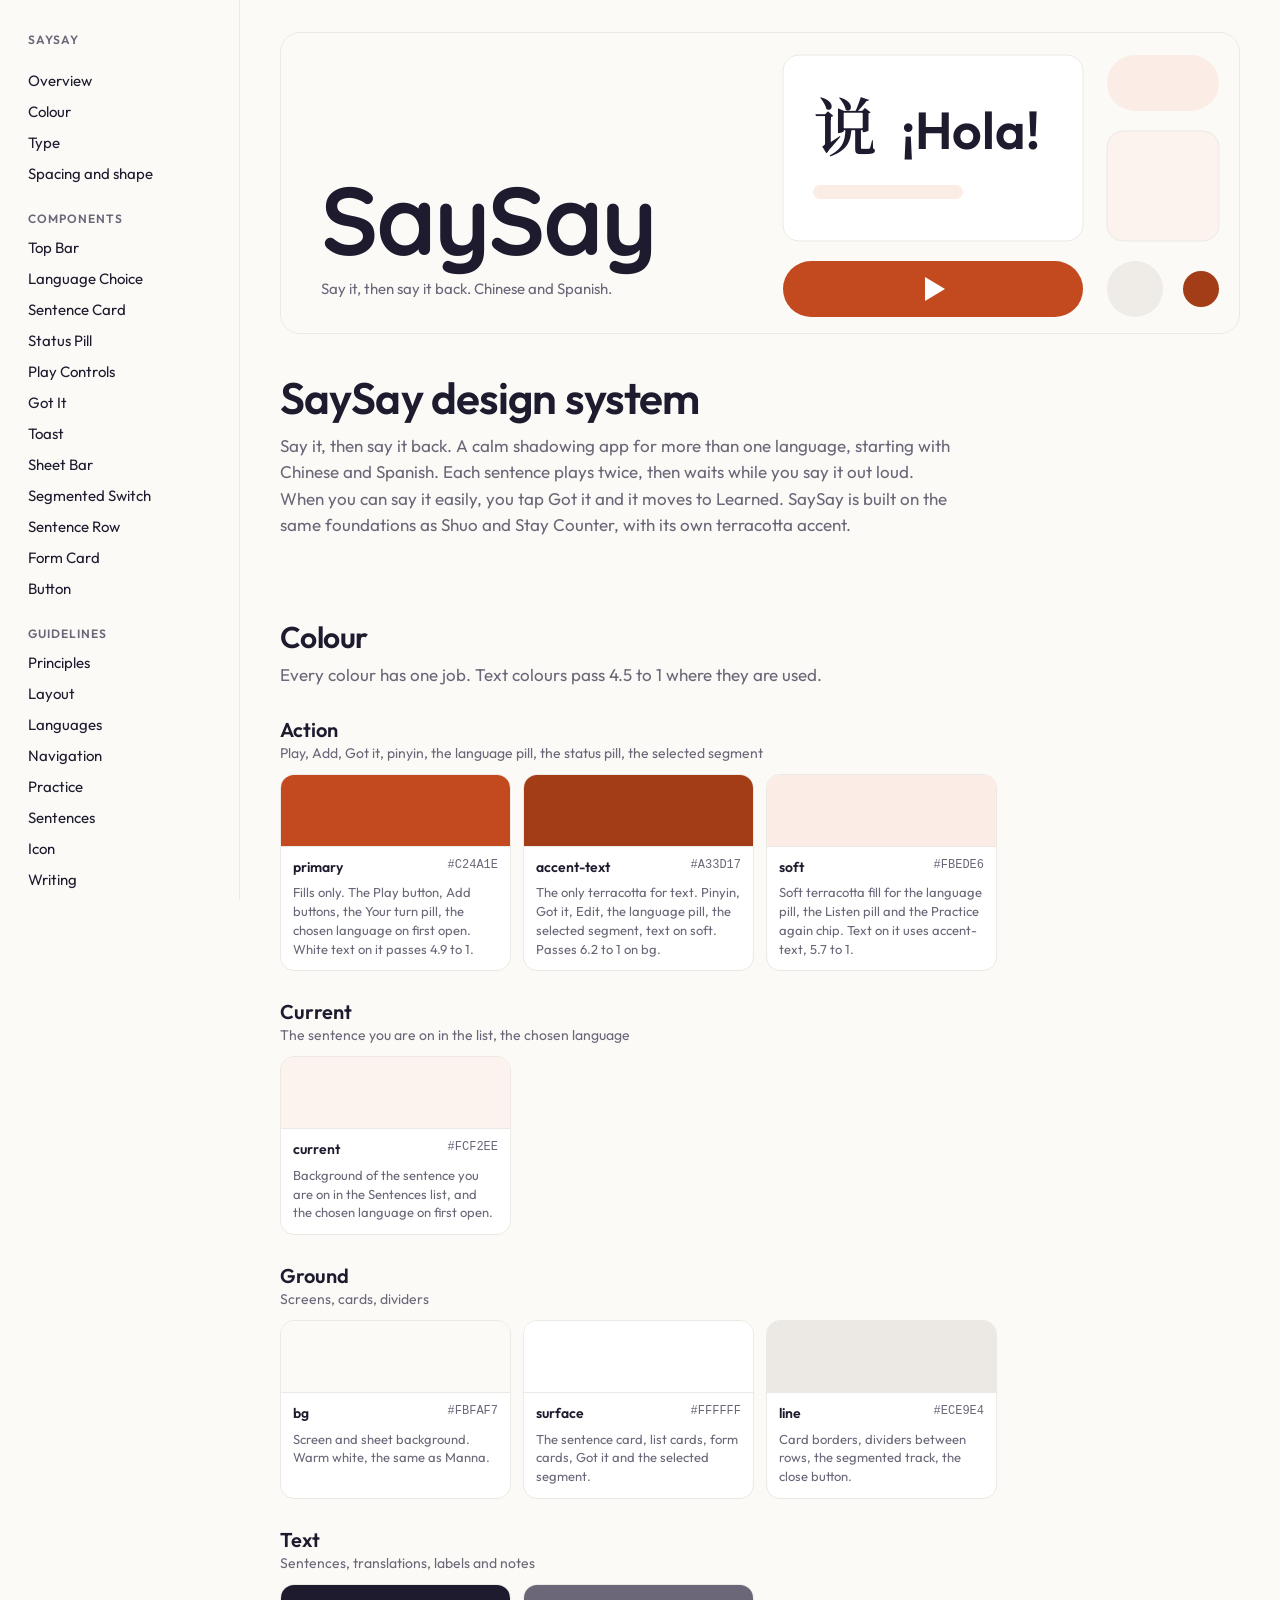
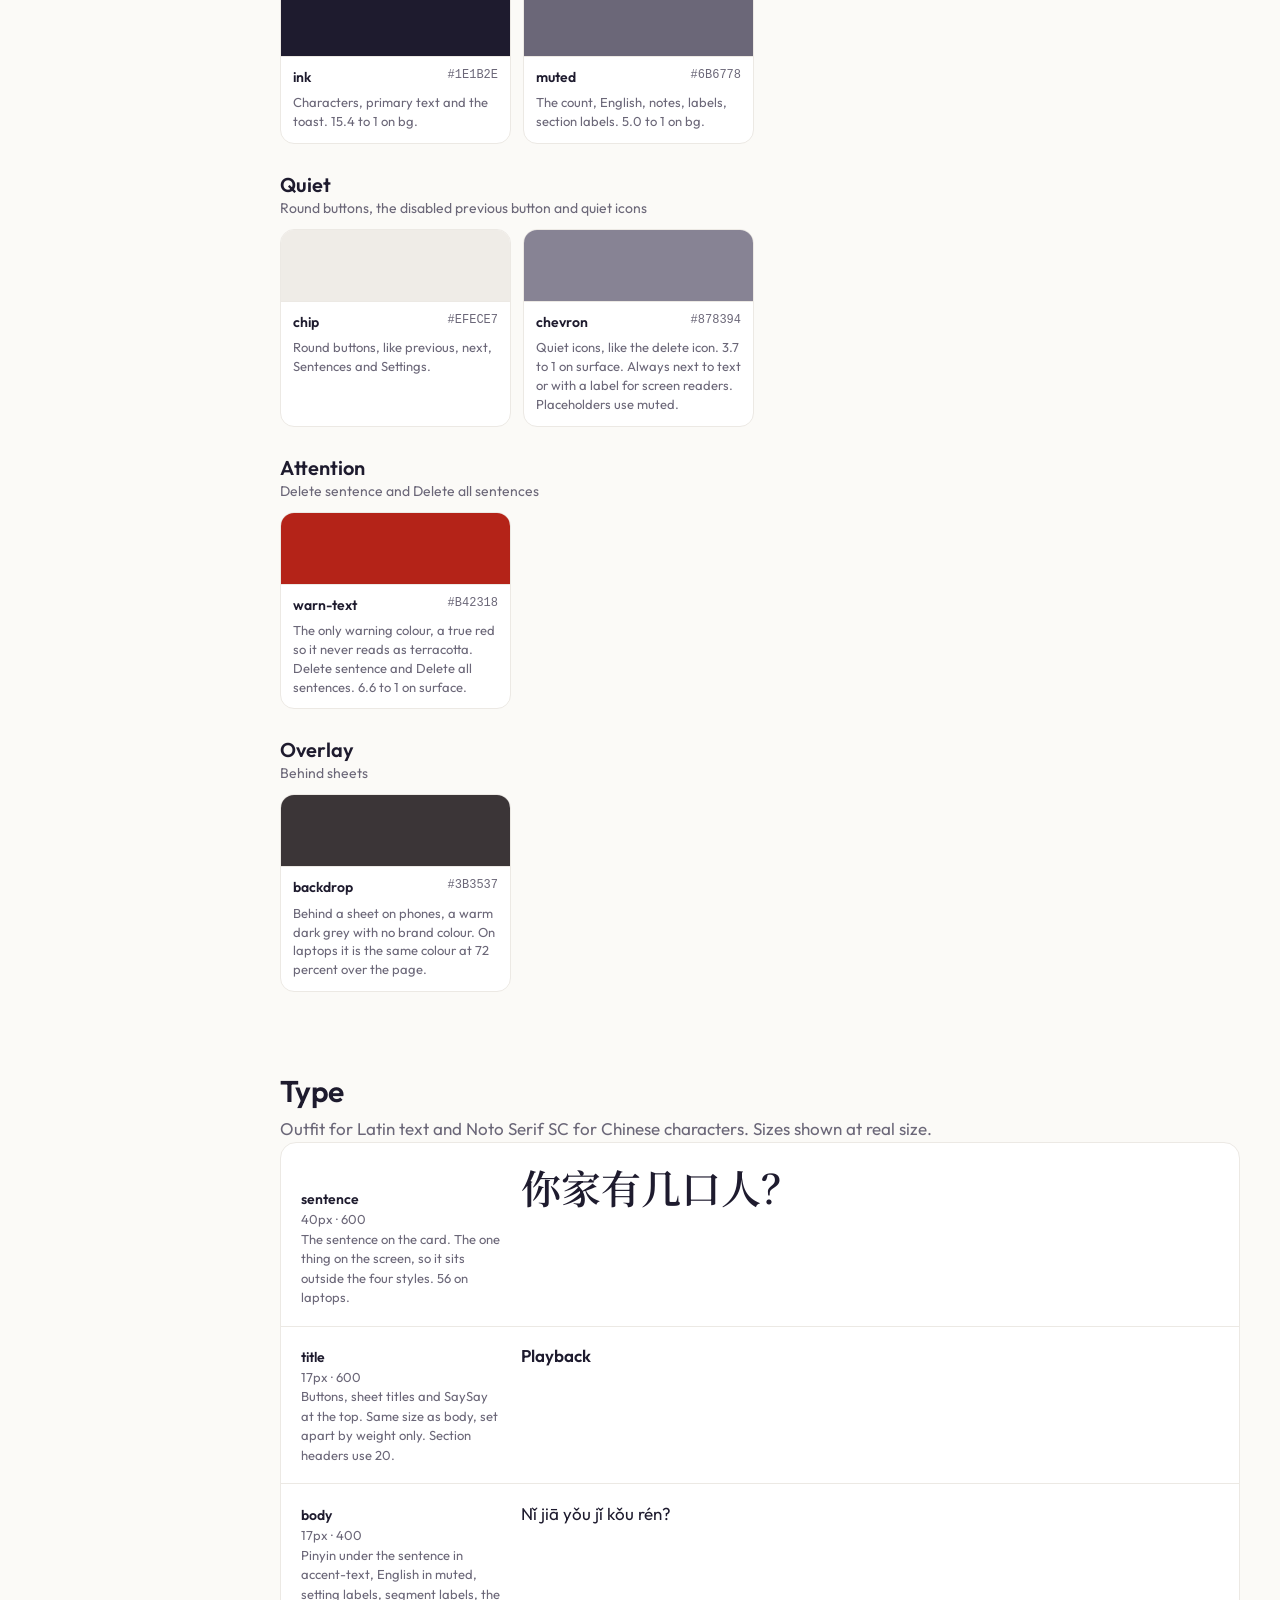
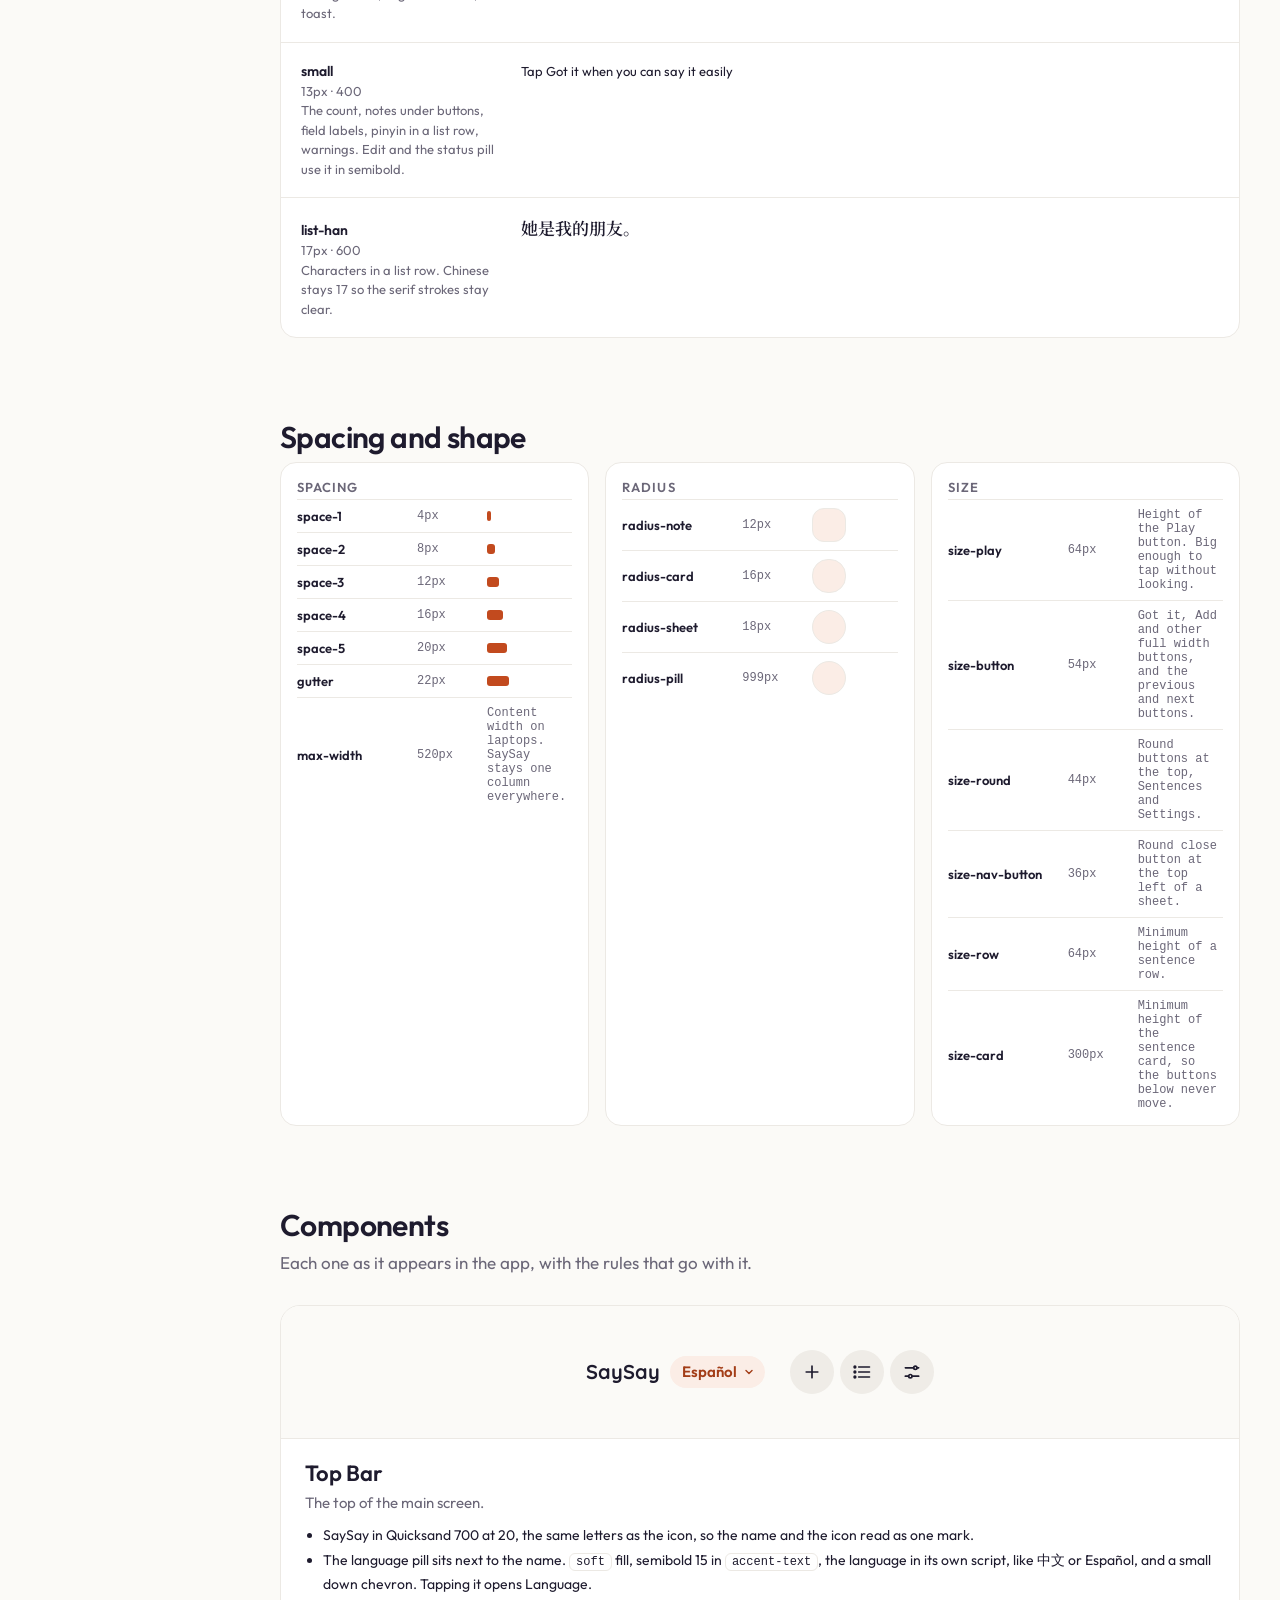
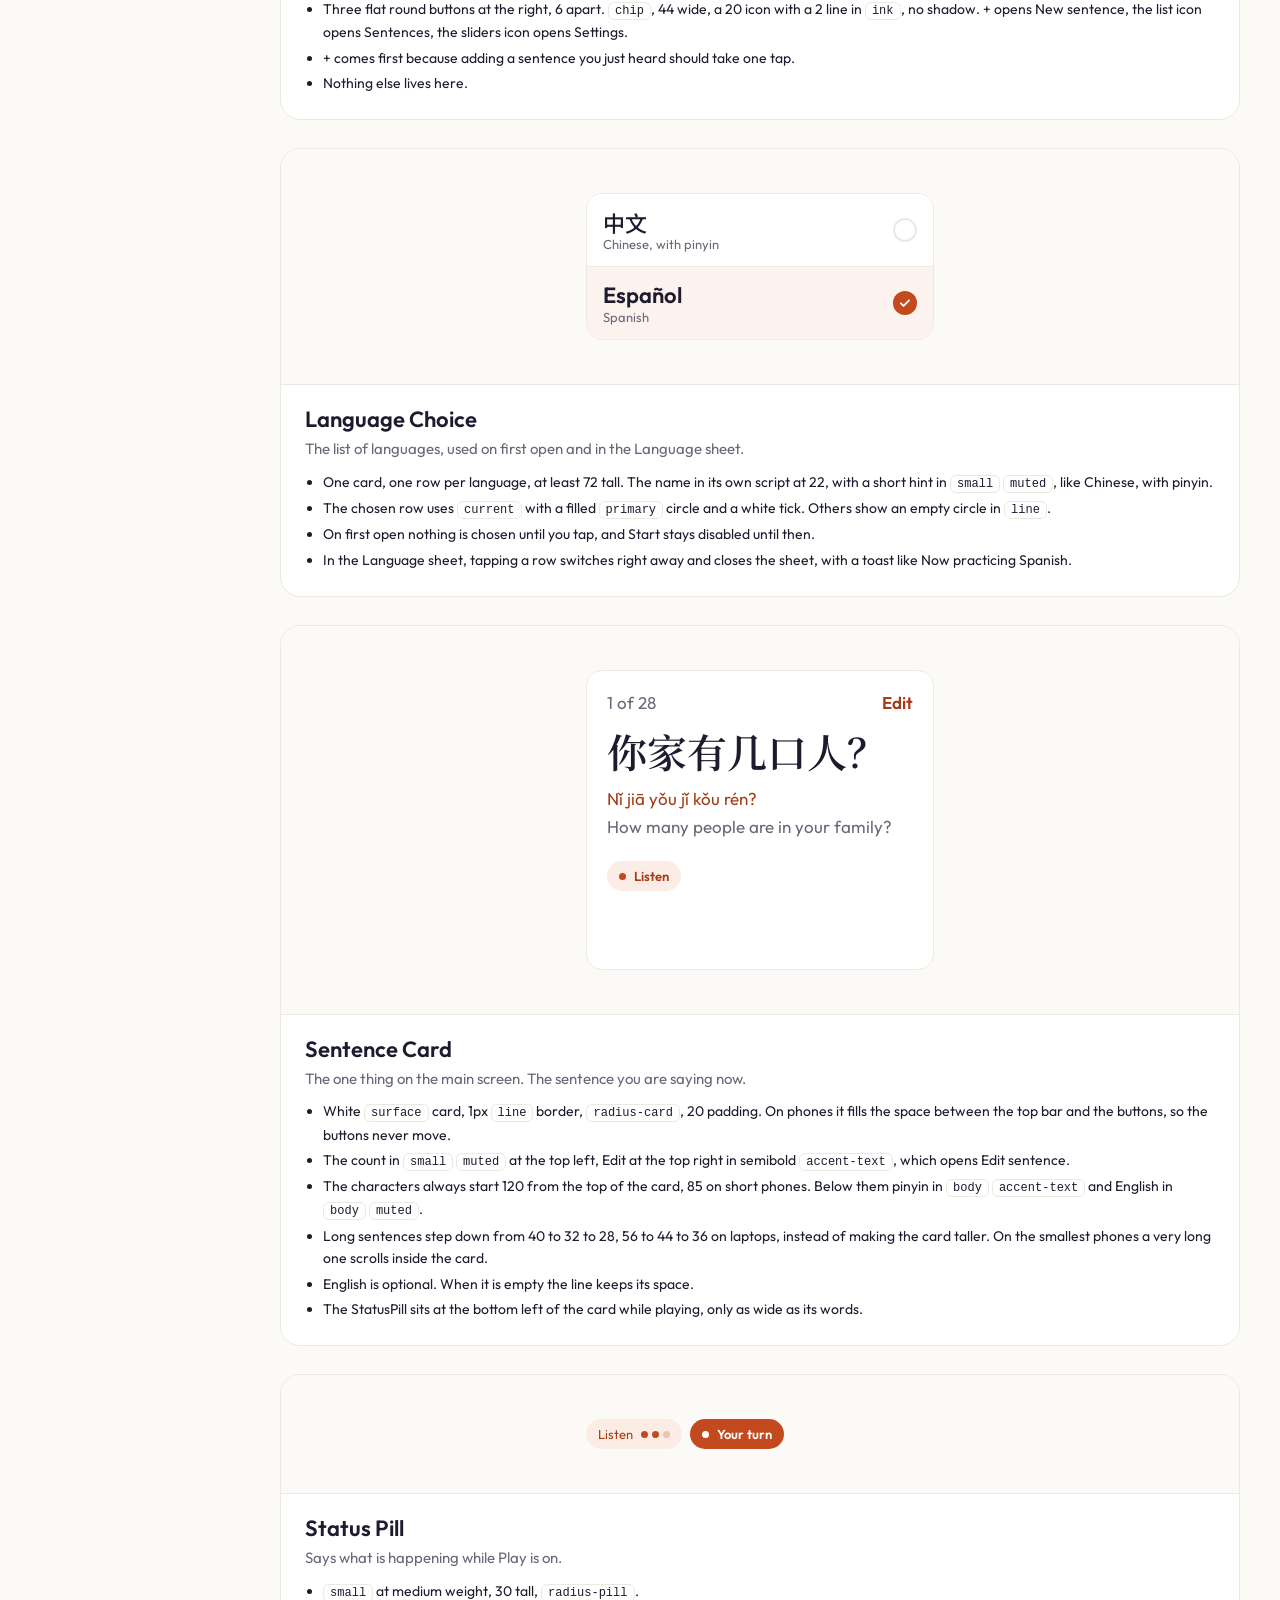
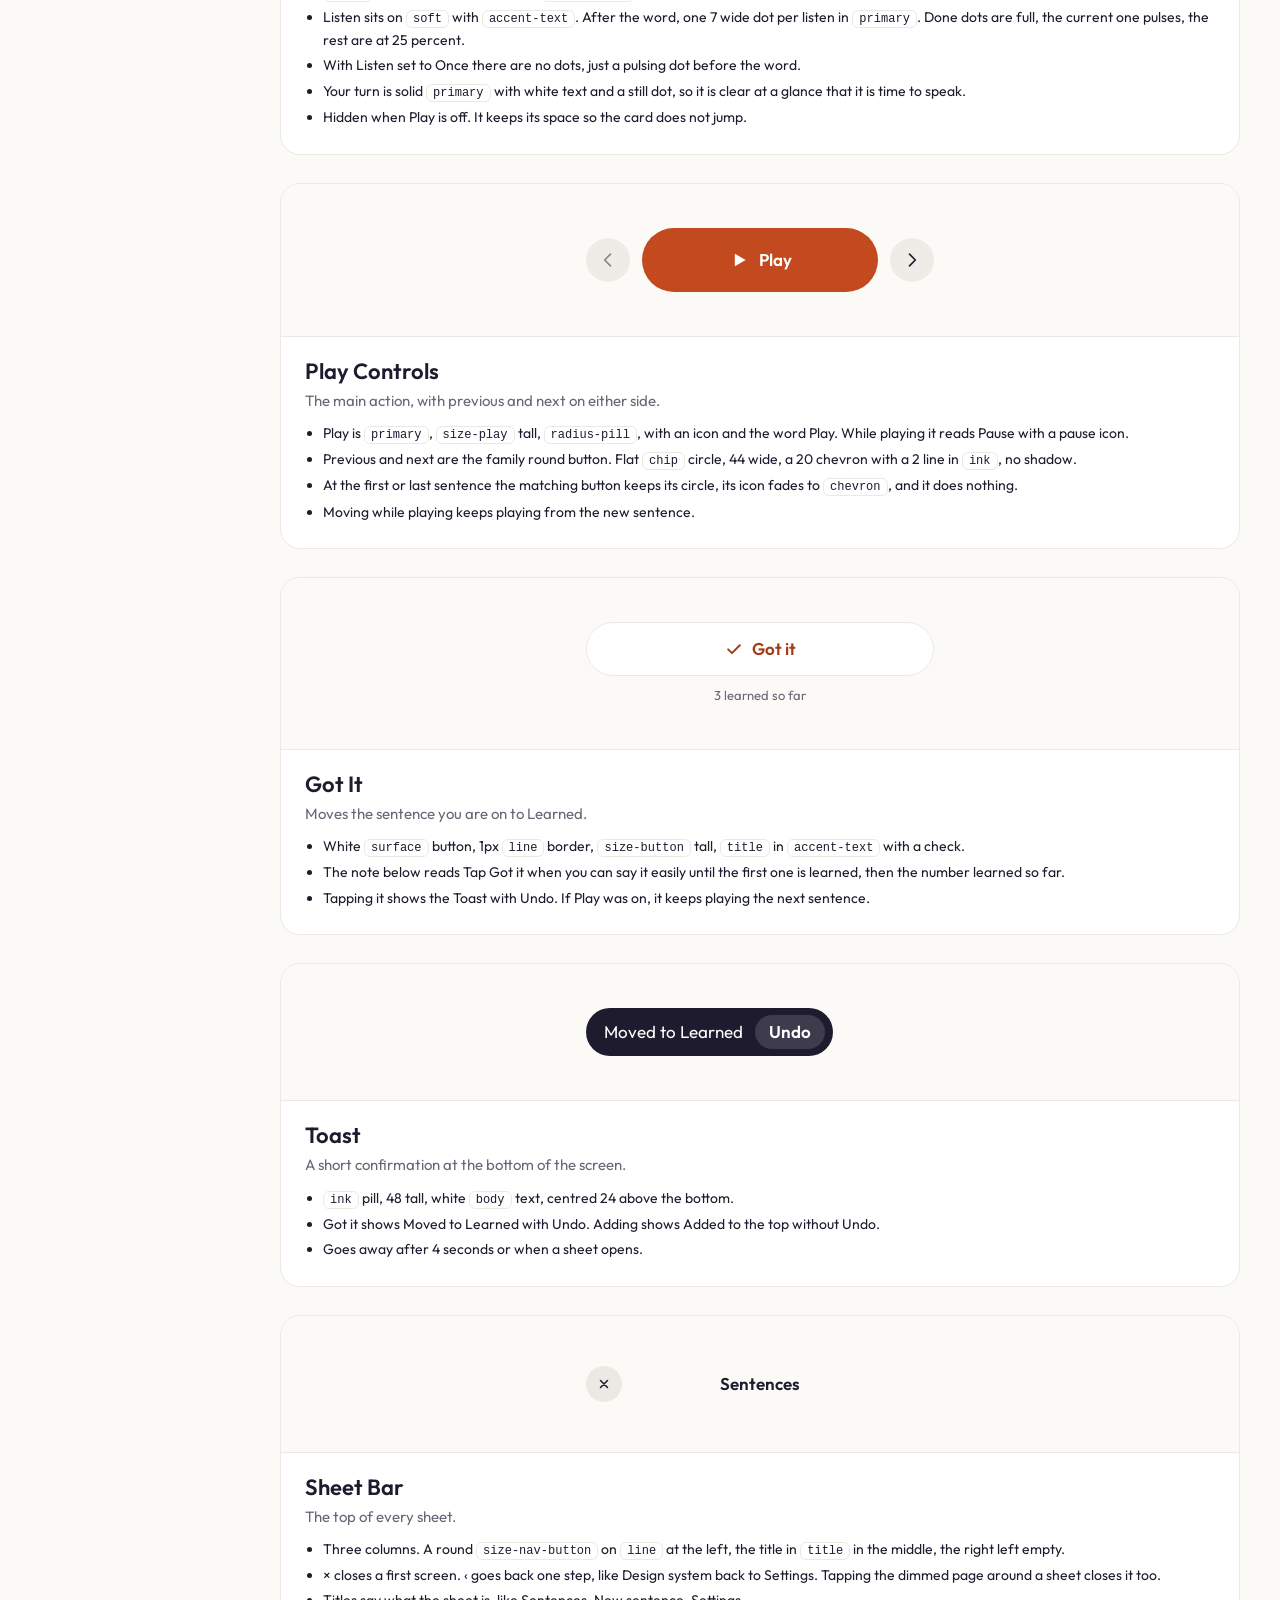
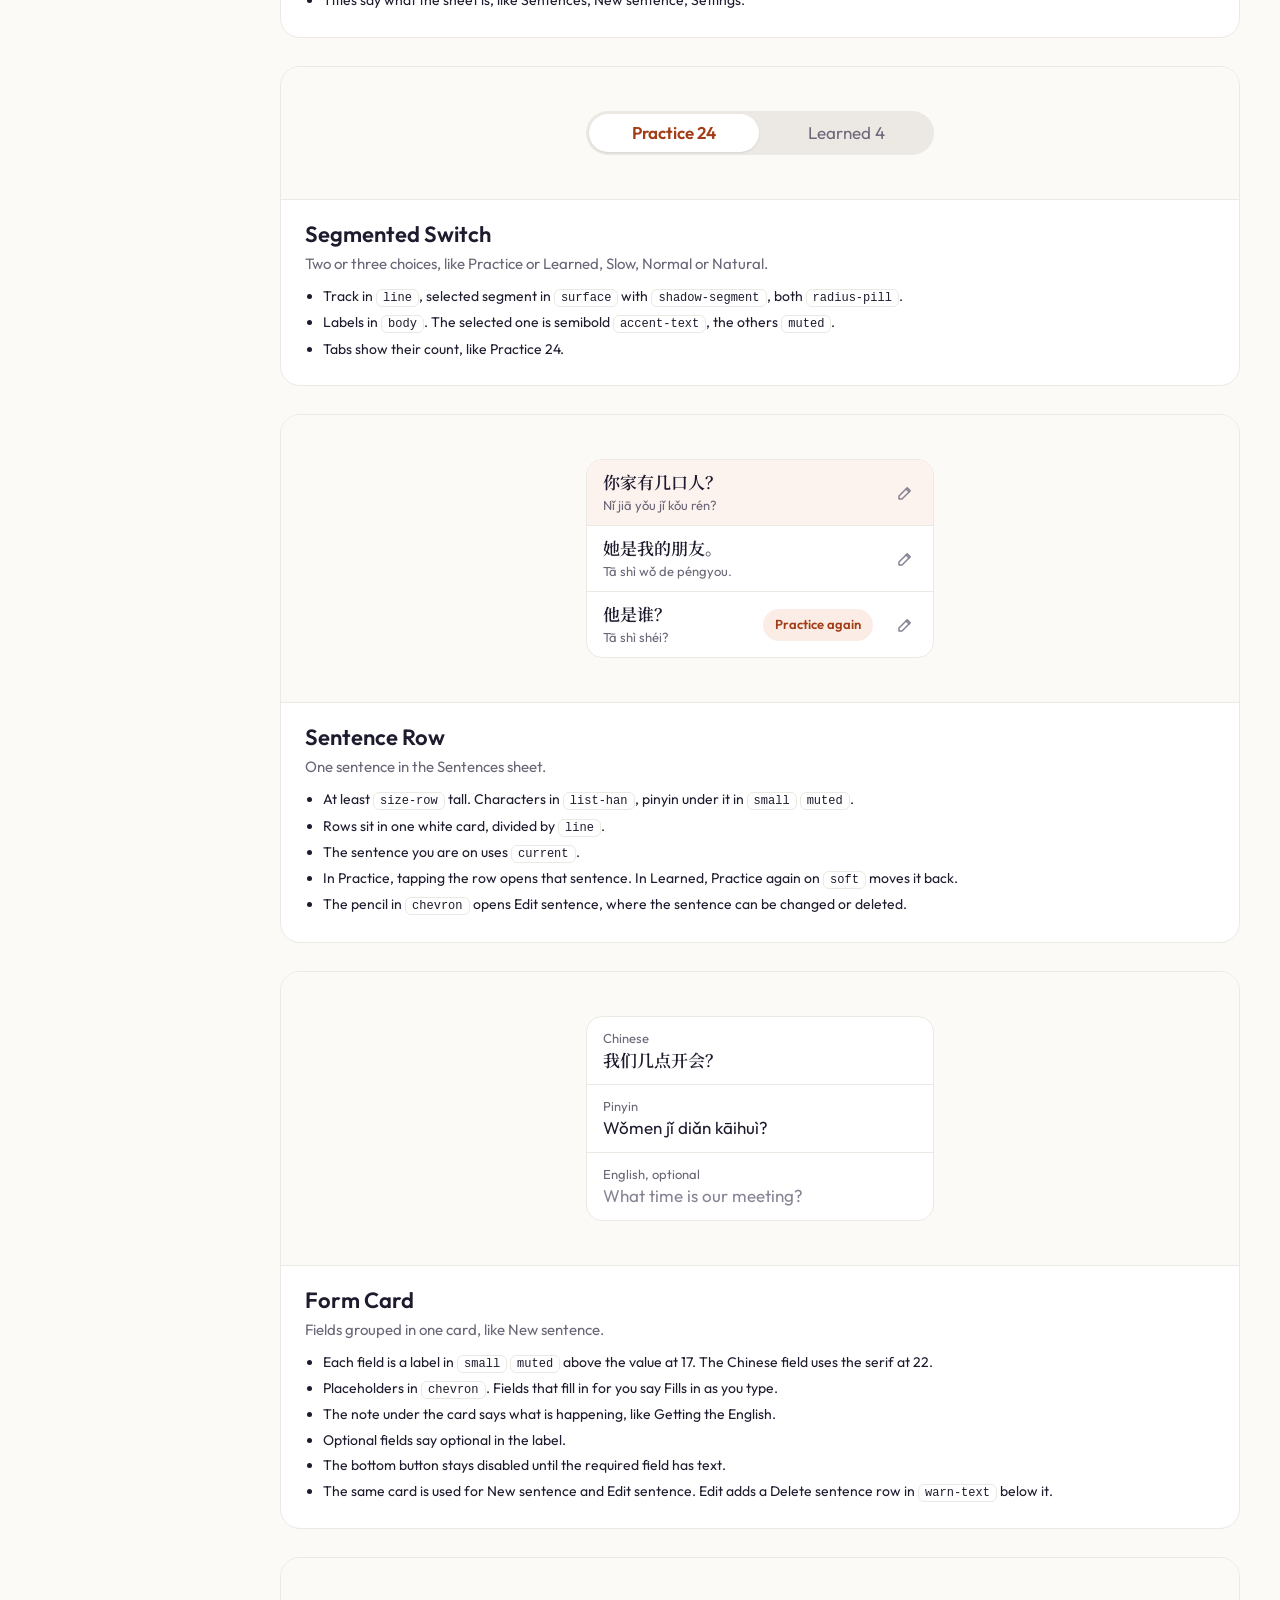
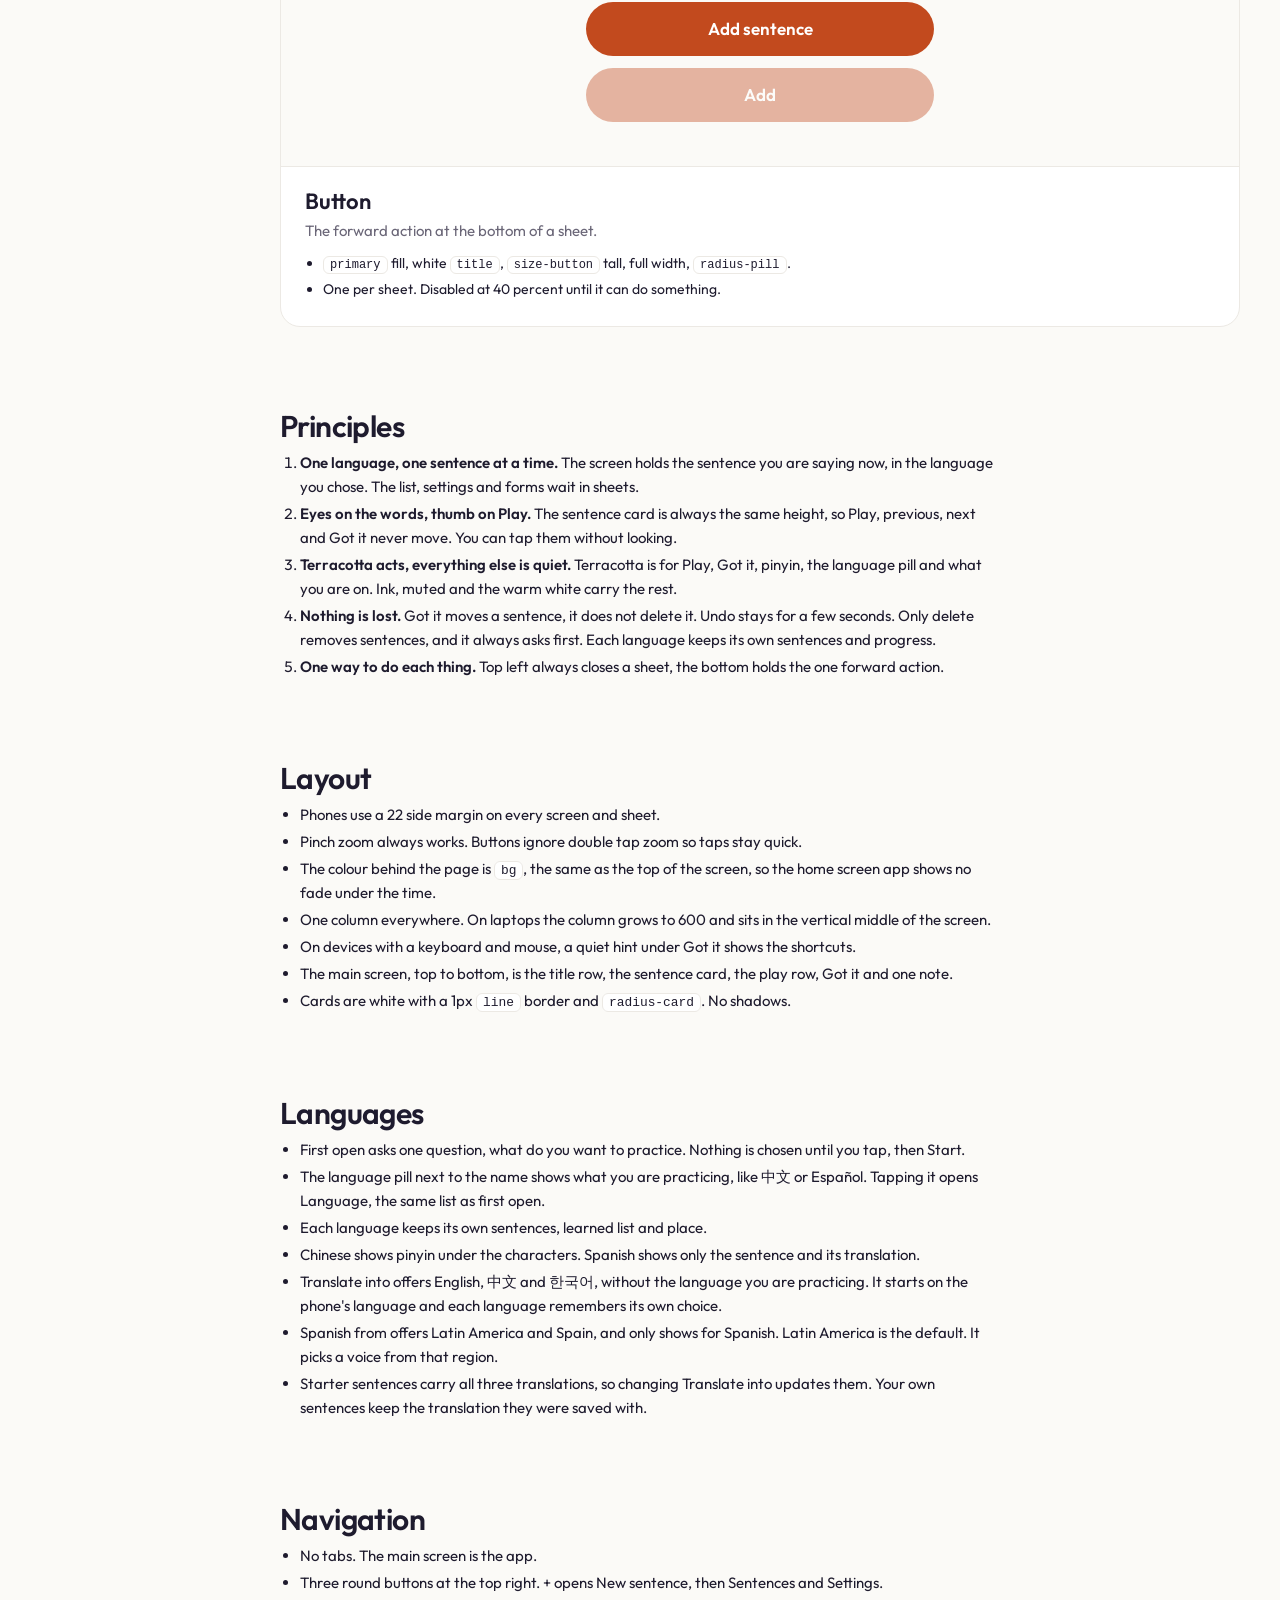
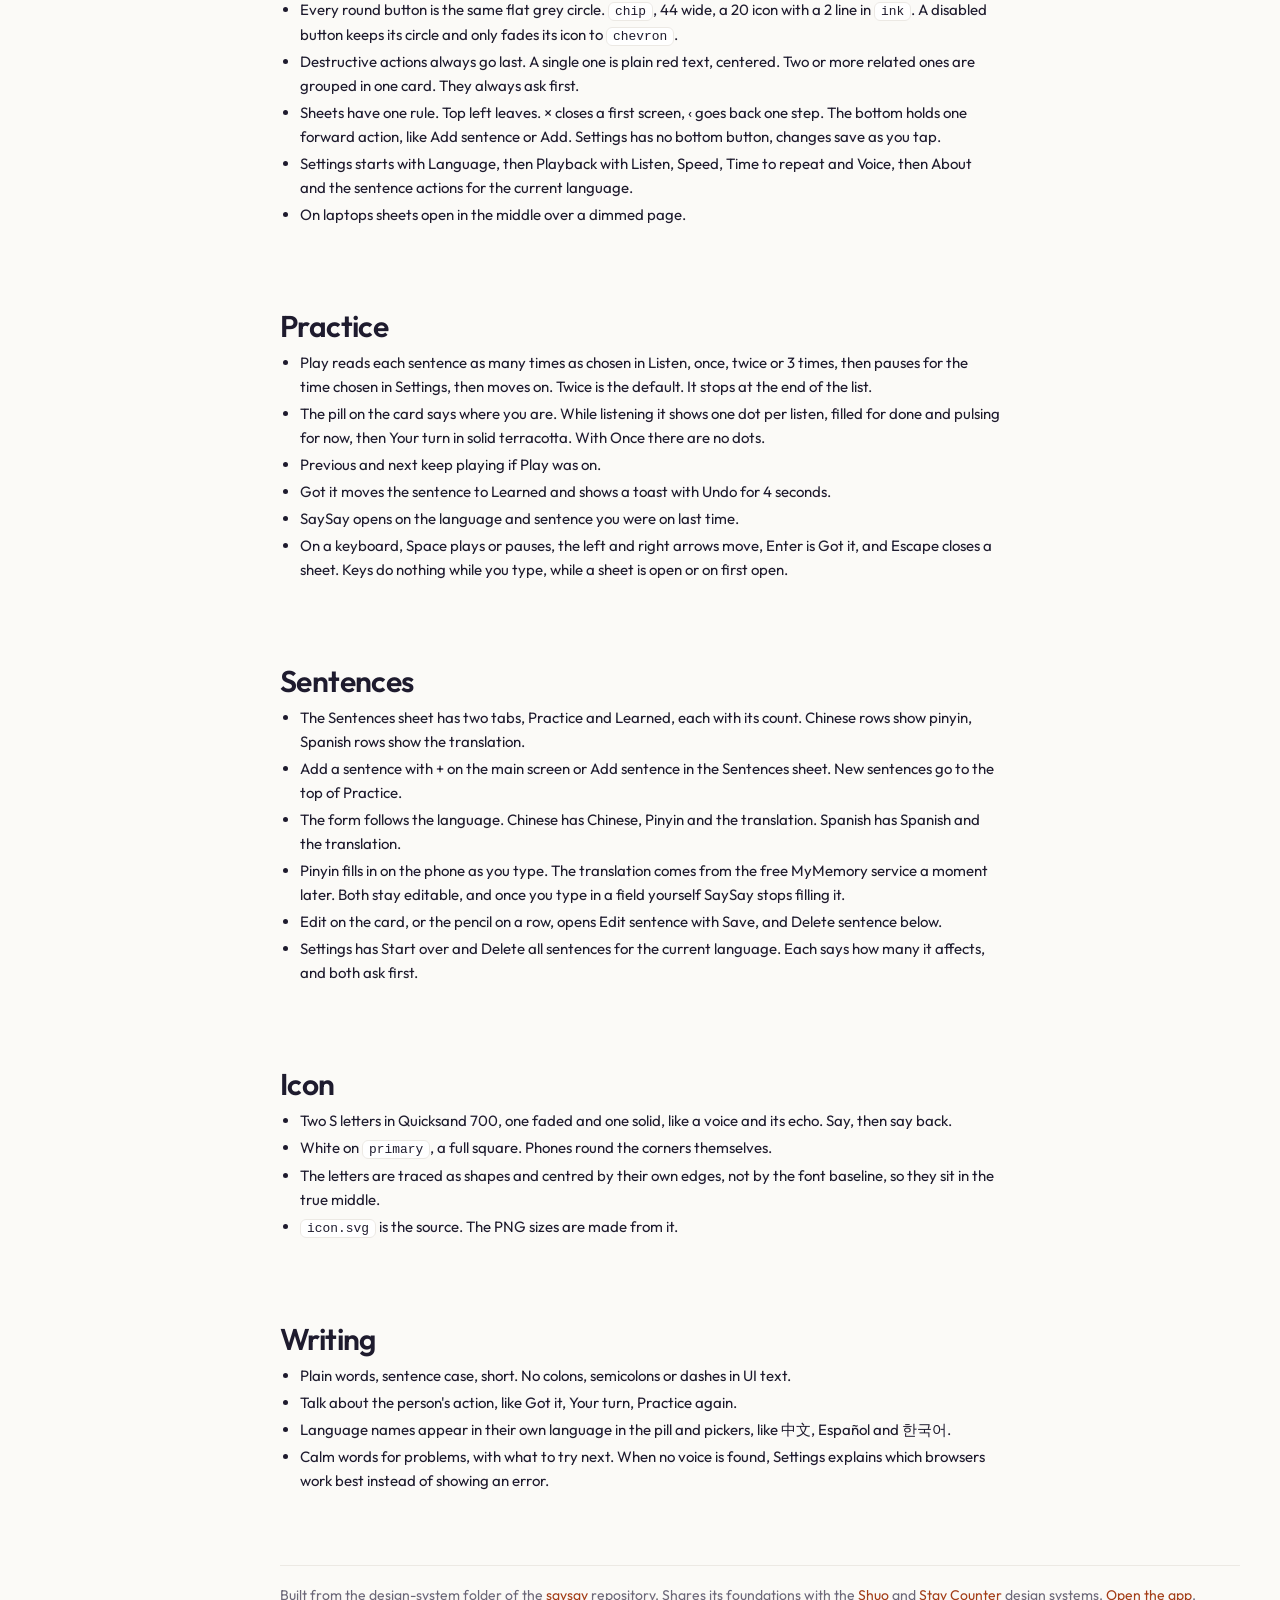
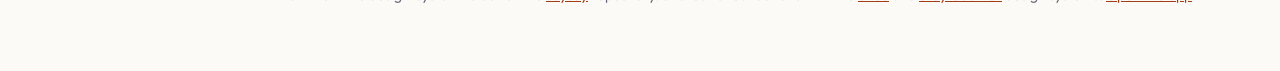
==== commit 4d7b4f1b: "Design system: Listen setting and progress dots Co-Authored-By: Claude Opus 5.5 <noreply@anthropic.c" ====
--- a/design-system/index.html
+++ b/design-system/index.html
@@ -199,10 +199,10 @@
 
 <div style="font-family:var(--font-sans);background:var(--bg);color:var(--ink);padding:16px;max-width:380px;width:100%">
 <div style="display:flex;gap:8px">
-<div class="small" style="height:30px;display:inline-flex;align-items:center;gap:8px;padding:0 12px;border-radius:999px;background:var(--soft);color:var(--accent-text);font-weight:600"><i style="width:7px;height:7px;border-radius:99px;background:var(--primary)"></i>Listen again</div>
+<div class="small" style="height:30px;display:inline-flex;align-items:center;gap:8px;padding:0 12px;border-radius:999px;background:var(--soft);color:var(--accent-text)">Listen<span style="display:inline-flex;gap:4px"><b style="width:7px;height:7px;border-radius:99px;background:var(--primary)"></b><b style="width:7px;height:7px;border-radius:99px;background:var(--primary)"></b><b style="width:7px;height:7px;border-radius:99px;background:var(--primary);opacity:.25"></b></span></div>
 <div class="small" style="height:30px;display:inline-flex;align-items:center;gap:8px;padding:0 12px;border-radius:999px;background:var(--primary);color:#fff;font-weight:600"><i style="width:7px;height:7px;border-radius:99px;background:#fff"></i>Your turn</div>
 </div></div>
-</div><div class="guide"><h3>Status Pill</h3><p class="lead">Says what is happening while Play is on.</p><ul><li><code>small</code> at medium weight, 30 tall, <code>radius-pill</code>.</li><li>Listen and Listen again sit on <code>soft</code> with <code>accent-text</code> and a pulsing <code>primary</code> dot.</li><li>Your turn is solid <code>primary</code> with white text and a still dot, so it is clear at a glance that it is time to speak.</li><li>Hidden when Play is off. It keeps its space so the card does not jump.</li></ul></div></section>
+</div><div class="guide"><h3>Status Pill</h3><p class="lead">Says what is happening while Play is on.</p><ul><li><code>small</code> at medium weight, 30 tall, <code>radius-pill</code>.</li><li>Listen sits on <code>soft</code> with <code>accent-text</code>. After the word, one 7 wide dot per listen in <code>primary</code>. Done dots are full, the current one pulses, the rest are at 25 percent.</li><li>With Listen set to Once there are no dots, just a pulsing dot before the word.</li><li>Your turn is solid <code>primary</code> with white text and a still dot, so it is clear at a glance that it is time to speak.</li><li>Hidden when Play is off. It keeps its space so the card does not jump.</li></ul></div></section>
 <section class="comp" id="playcontrols"><div class="stage">
 
 <div style="font-family:var(--font-sans);background:var(--bg);color:var(--ink);padding:16px;max-width:380px;width:100%">
@@ -270,8 +270,8 @@
   <h2 class="sec" id="principles">Principles</h2><div class="prose"><ol><li><b>One language, one sentence at a time.</b> The screen holds the sentence you are saying now, in the language you chose. The list, settings and forms wait in sheets.</li><li><b>Eyes on the words, thumb on Play.</b> The sentence card is always the same height, so Play, previous, next and Got it never move. You can tap them without looking.</li><li><b>Terracotta acts, everything else is quiet.</b> Terracotta is for Play, Got it, pinyin, the language pill and what you are on. Ink, muted and the warm white carry the rest.</li><li><b>Nothing is lost.</b> Got it moves a sentence, it does not delete it. Undo stays for a few seconds. Only delete removes sentences, and it always asks first. Each language keeps its own sentences and progress.</li><li><b>One way to do each thing.</b> Top left always closes a sheet, the bottom holds the one forward action.</li></ol></div>
 <h2 class="sec" id="layout">Layout</h2><div class="prose"><ul><li>Phones use a 22 side margin on every screen and sheet.</li><li>Pinch zoom always works. Buttons ignore double tap zoom so taps stay quick.</li><li>The colour behind the page is <code>bg</code>, the same as the top of the screen, so the home screen app shows no fade under the time.</li><li>One column everywhere. On laptops the column grows to 600 and sits in the vertical middle of the screen.</li><li>On devices with a keyboard and mouse, a quiet hint under Got it shows the shortcuts.</li><li>The main screen, top to bottom, is the title row, the sentence card, the play row, Got it and one note.</li><li>Cards are white with a 1px <code>line</code> border and <code>radius-card</code>. No shadows.</li></ul></div>
 <h2 class="sec" id="languages">Languages</h2><div class="prose"><ul><li>First open asks one question, what do you want to practice. Nothing is chosen until you tap, then Start.</li><li>The language pill next to the name shows what you are practicing, like 中文 or Español. Tapping it opens Language, the same list as first open.</li><li>Each language keeps its own sentences, learned list and place.</li><li>Chinese shows pinyin under the characters. Spanish shows only the sentence and its translation.</li><li>Translate into offers English, 中文 and 한국어, without the language you are practicing. It starts on the phone's language and each language remembers its own choice.</li><li>Spanish from offers Latin America and Spain, and only shows for Spanish. Latin America is the default. It picks a voice from that region.</li><li>Starter sentences carry all three translations, so changing Translate into updates them. Your own sentences keep the translation they were saved with.</li></ul></div>
-<h2 class="sec" id="navigation">Navigation</h2><div class="prose"><ul><li>No tabs. The main screen is the app.</li><li>Three round buttons at the top right. + opens New sentence, then Sentences and Settings.</li><li>Every round button is the same flat grey circle. <code>chip</code>, 44 wide, a 20 icon with a 2 line in <code>ink</code>. A disabled button keeps its circle and only fades its icon to <code>chevron</code>.</li><li>Destructive actions always go last. A single one is plain red text, centered. Two or more related ones are grouped in one card. They always ask first.</li><li>Sheets have one rule. Top left leaves. × closes a first screen, ‹ goes back one step. The bottom holds one forward action, like Add sentence or Add. Settings has no bottom button, changes save as you tap.</li><li>Settings starts with Language, then Playback, About and the sentence actions for the current language.</li><li>On laptops sheets open in the middle over a dimmed page.</li></ul></div>
-<h2 class="sec" id="practice">Practice</h2><div class="prose"><ul><li>Play reads each sentence twice, then pauses for the time chosen in Settings, then moves on. It stops at the end of the list.</li><li>The pill on the card says where you are. Listen, Listen again, then Your turn in solid terracotta.</li><li>Previous and next keep playing if Play was on.</li><li>Got it moves the sentence to Learned and shows a toast with Undo for 4 seconds.</li><li>SaySay opens on the language and sentence you were on last time.</li><li>On a keyboard, Space plays or pauses, the left and right arrows move, Enter is Got it, and Escape closes a sheet. Keys do nothing while you type, while a sheet is open or on first open.</li></ul></div>
+<h2 class="sec" id="navigation">Navigation</h2><div class="prose"><ul><li>No tabs. The main screen is the app.</li><li>Three round buttons at the top right. + opens New sentence, then Sentences and Settings.</li><li>Every round button is the same flat grey circle. <code>chip</code>, 44 wide, a 20 icon with a 2 line in <code>ink</code>. A disabled button keeps its circle and only fades its icon to <code>chevron</code>.</li><li>Destructive actions always go last. A single one is plain red text, centered. Two or more related ones are grouped in one card. They always ask first.</li><li>Sheets have one rule. Top left leaves. × closes a first screen, ‹ goes back one step. The bottom holds one forward action, like Add sentence or Add. Settings has no bottom button, changes save as you tap.</li><li>Settings starts with Language, then Playback with Listen, Speed, Time to repeat and Voice, then About and the sentence actions for the current language.</li><li>On laptops sheets open in the middle over a dimmed page.</li></ul></div>
+<h2 class="sec" id="practice">Practice</h2><div class="prose"><ul><li>Play reads each sentence as many times as chosen in Listen, once, twice or 3 times, then pauses for the time chosen in Settings, then moves on. Twice is the default. It stops at the end of the list.</li><li>The pill on the card says where you are. While listening it shows one dot per listen, filled for done and pulsing for now, then Your turn in solid terracotta. With Once there are no dots.</li><li>Previous and next keep playing if Play was on.</li><li>Got it moves the sentence to Learned and shows a toast with Undo for 4 seconds.</li><li>SaySay opens on the language and sentence you were on last time.</li><li>On a keyboard, Space plays or pauses, the left and right arrows move, Enter is Got it, and Escape closes a sheet. Keys do nothing while you type, while a sheet is open or on first open.</li></ul></div>
 <h2 class="sec" id="sentences">Sentences</h2><div class="prose"><ul><li>The Sentences sheet has two tabs, Practice and Learned, each with its count. Chinese rows show pinyin, Spanish rows show the translation.</li><li>Add a sentence with + on the main screen or Add sentence in the Sentences sheet. New sentences go to the top of Practice.</li><li>The form follows the language. Chinese has Chinese, Pinyin and the translation. Spanish has Spanish and the translation.</li><li>Pinyin fills in on the phone as you type. The translation comes from the free MyMemory service a moment later. Both stay editable, and once you type in a field yourself SaySay stops filling it.</li><li>Edit on the card, or the pencil on a row, opens Edit sentence with Save, and Delete sentence below.</li><li>Settings has Start over and Delete all sentences for the current language. Each says how many it affects, and both ask first.</li></ul></div>
 <h2 class="sec" id="icon">Icon</h2><div class="prose"><ul><li>Two S letters in Quicksand 700, one faded and one solid, like a voice and its echo. Say, then say back.</li><li>White on <code>primary</code>, a full square. Phones round the corners themselves.</li><li>The letters are traced as shapes and centred by their own edges, not by the font baseline, so they sit in the true middle.</li><li><code>icon.svg</code> is the source. The PNG sizes are made from it.</li></ul></div>
 <h2 class="sec" id="writing">Writing</h2><div class="prose"><ul><li>Plain words, sentence case, short. No colons, semicolons or dashes in UI text.</li><li>Talk about the person's action, like Got it, Your turn, Practice again.</li><li>Language names appear in their own language in the pill and pickers, like 中文, Español and 한국어.</li><li>Calm words for problems, with what to try next. When no voice is found, Settings explains which browsers work best instead of showing an error.</li></ul></div>
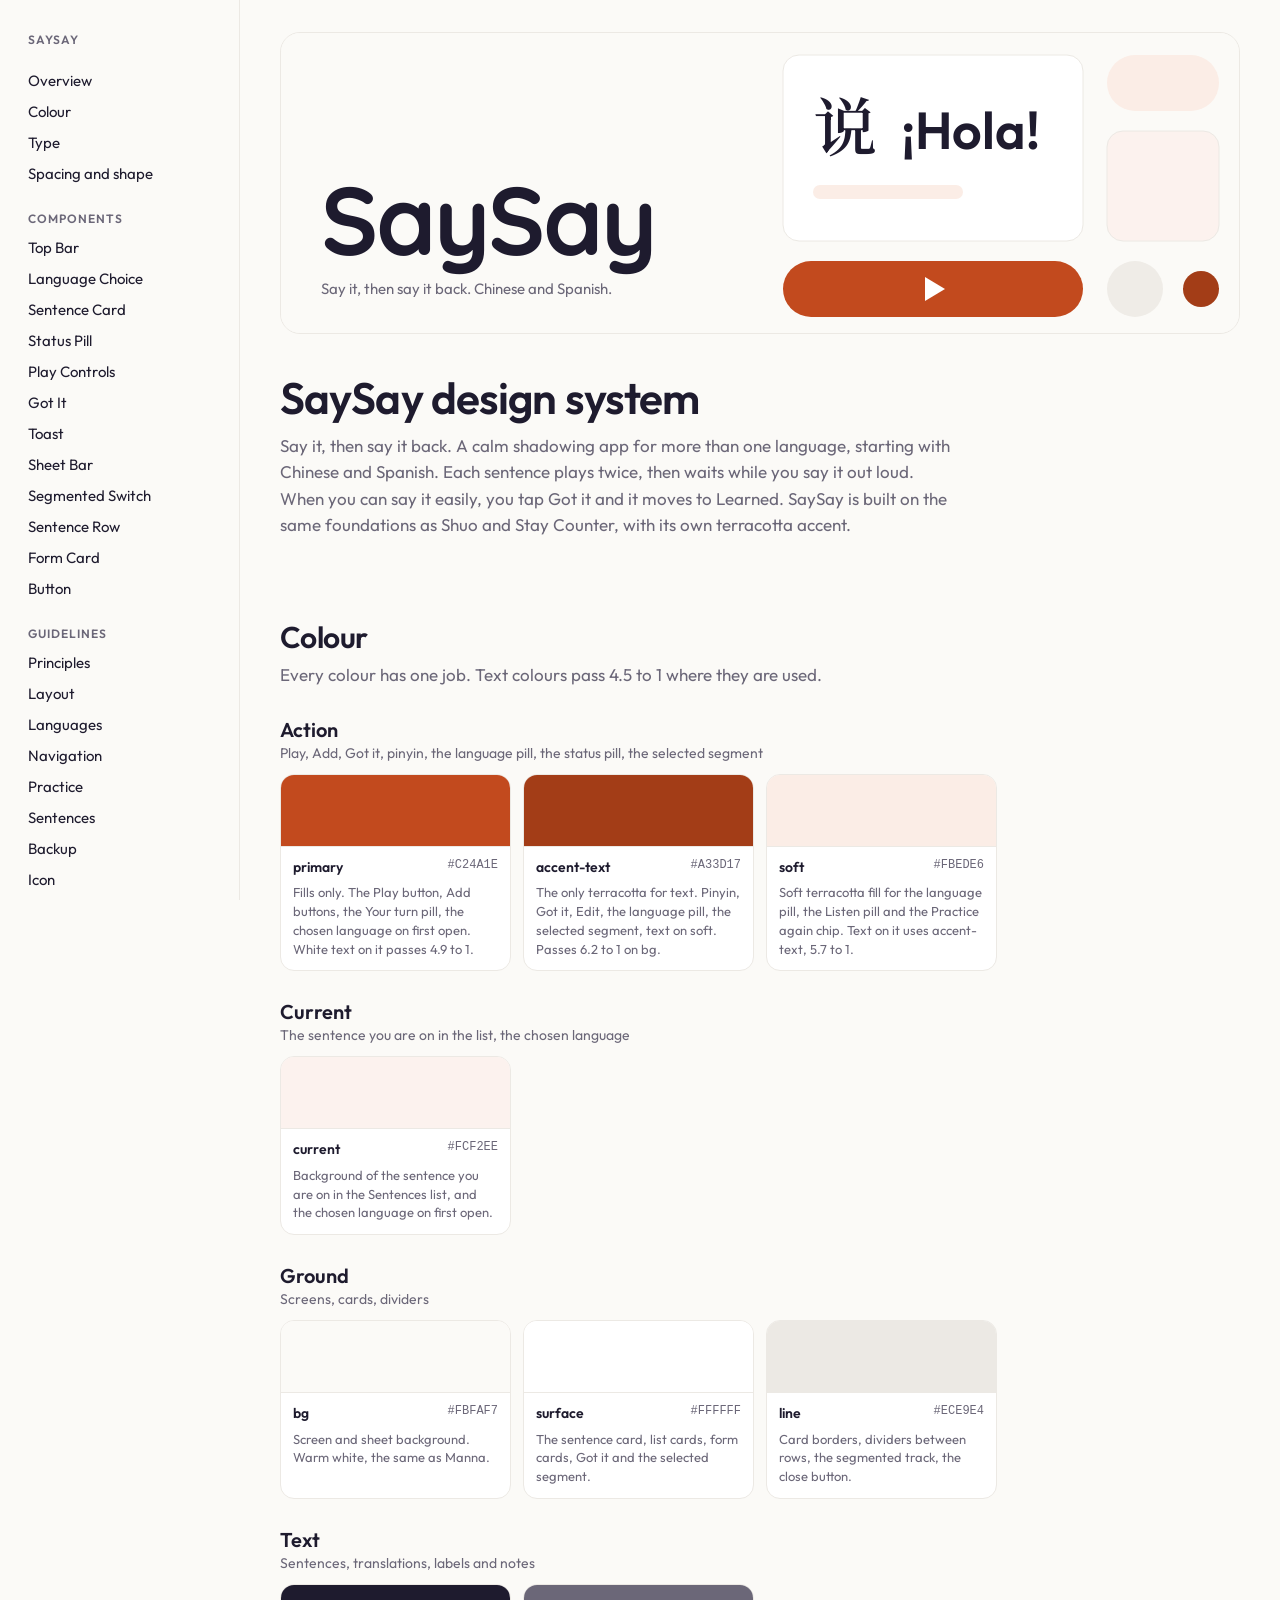
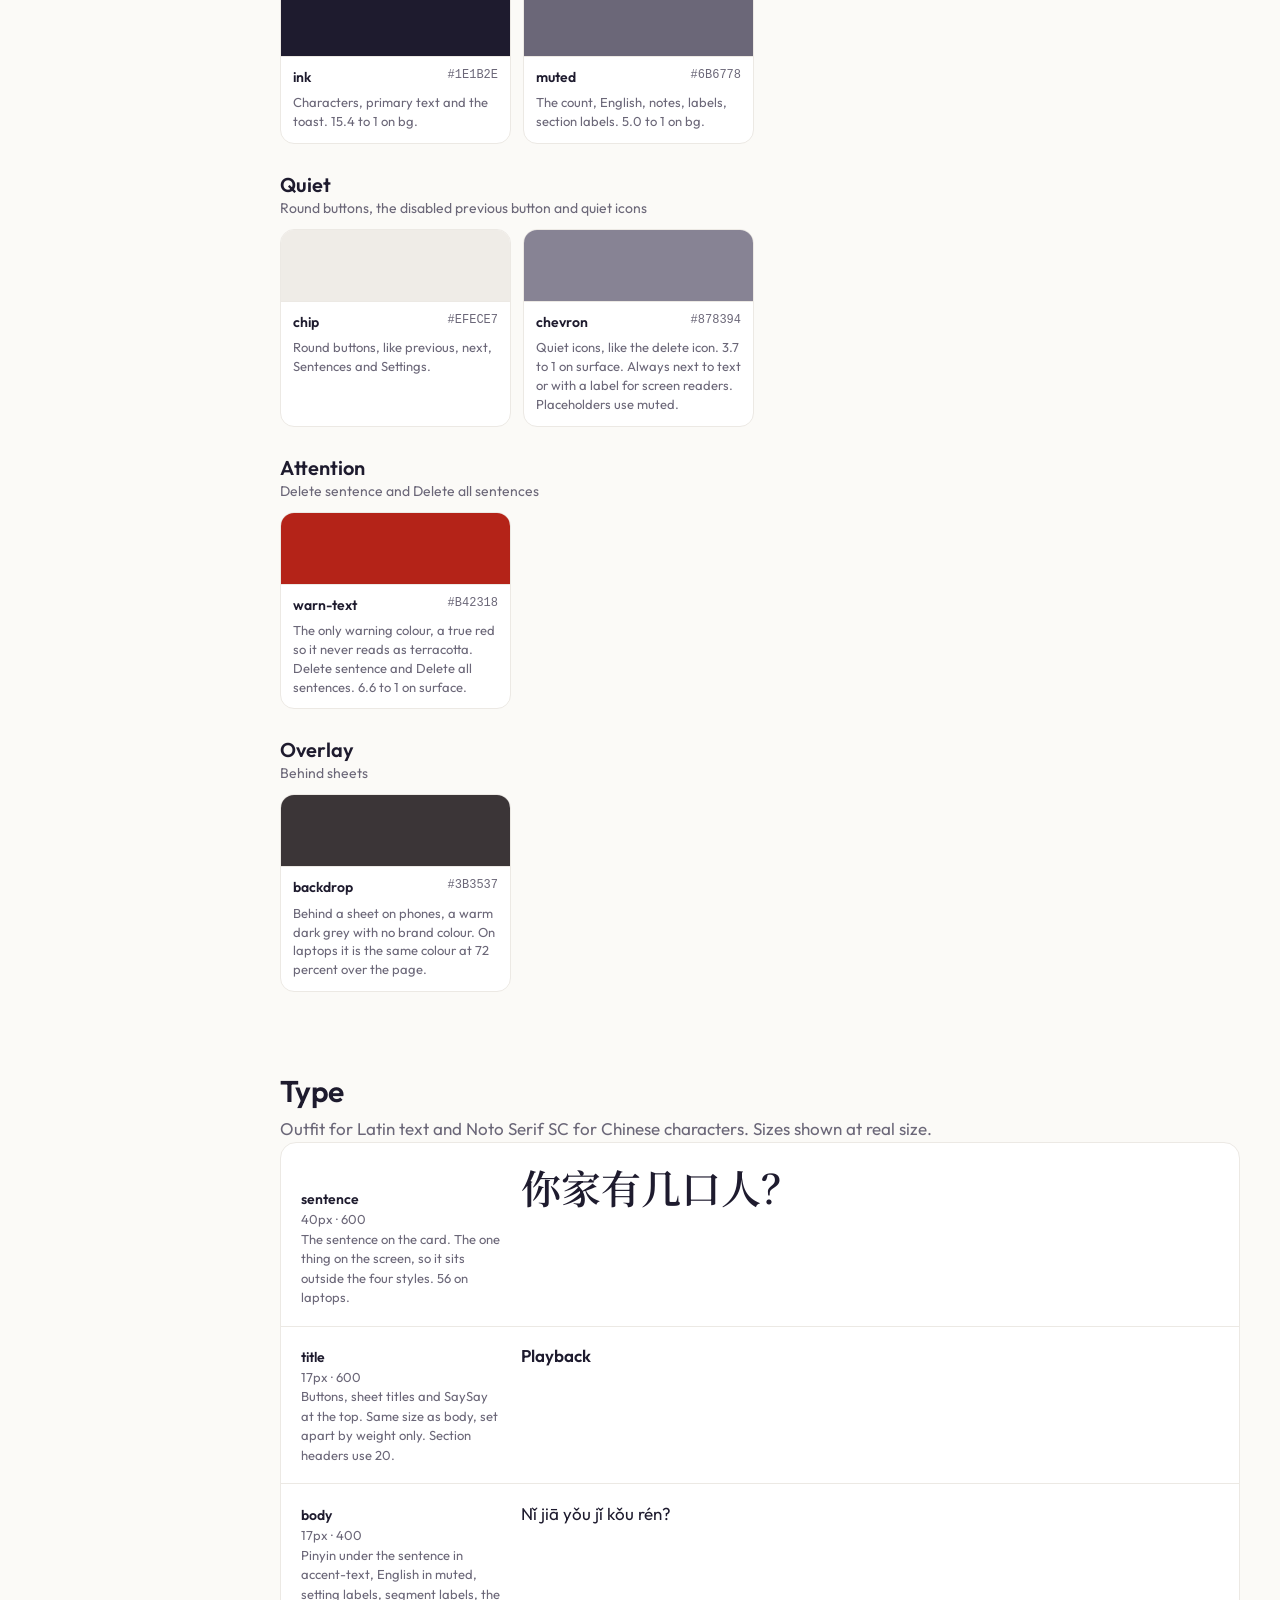
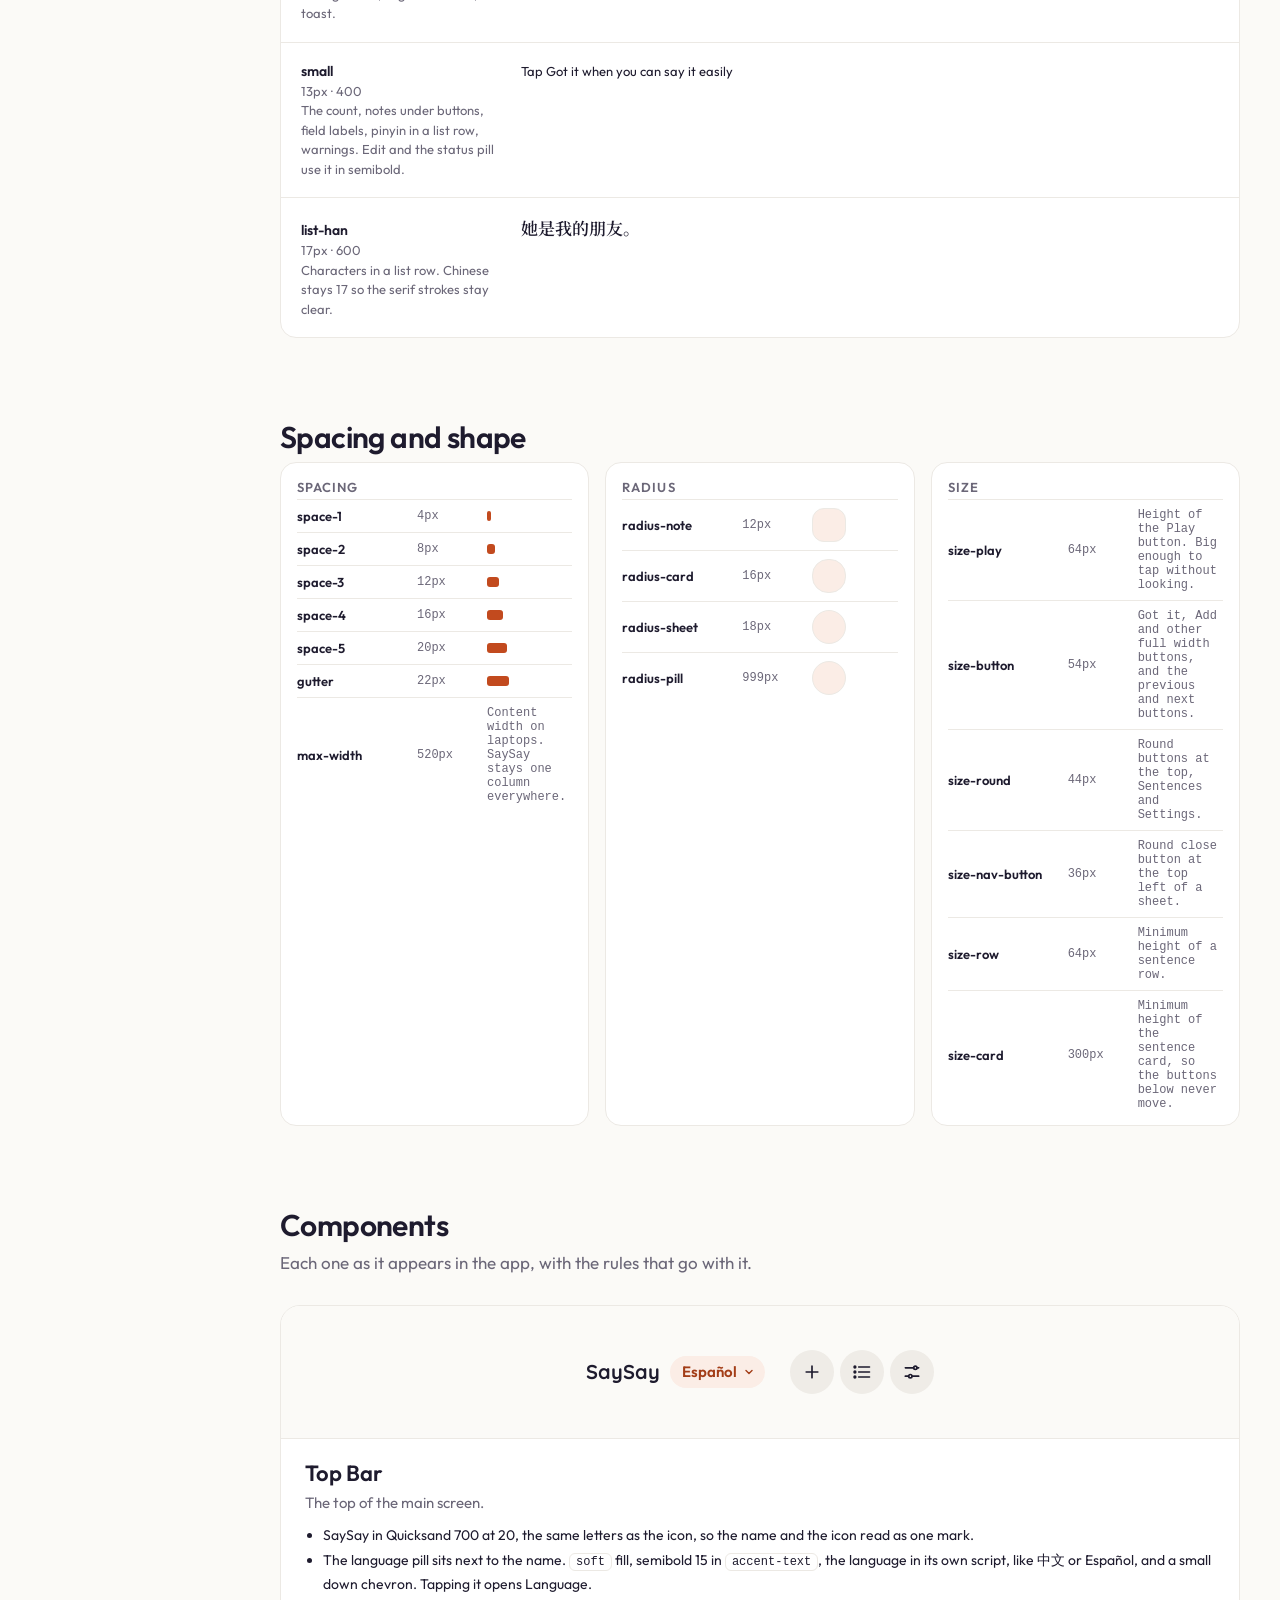
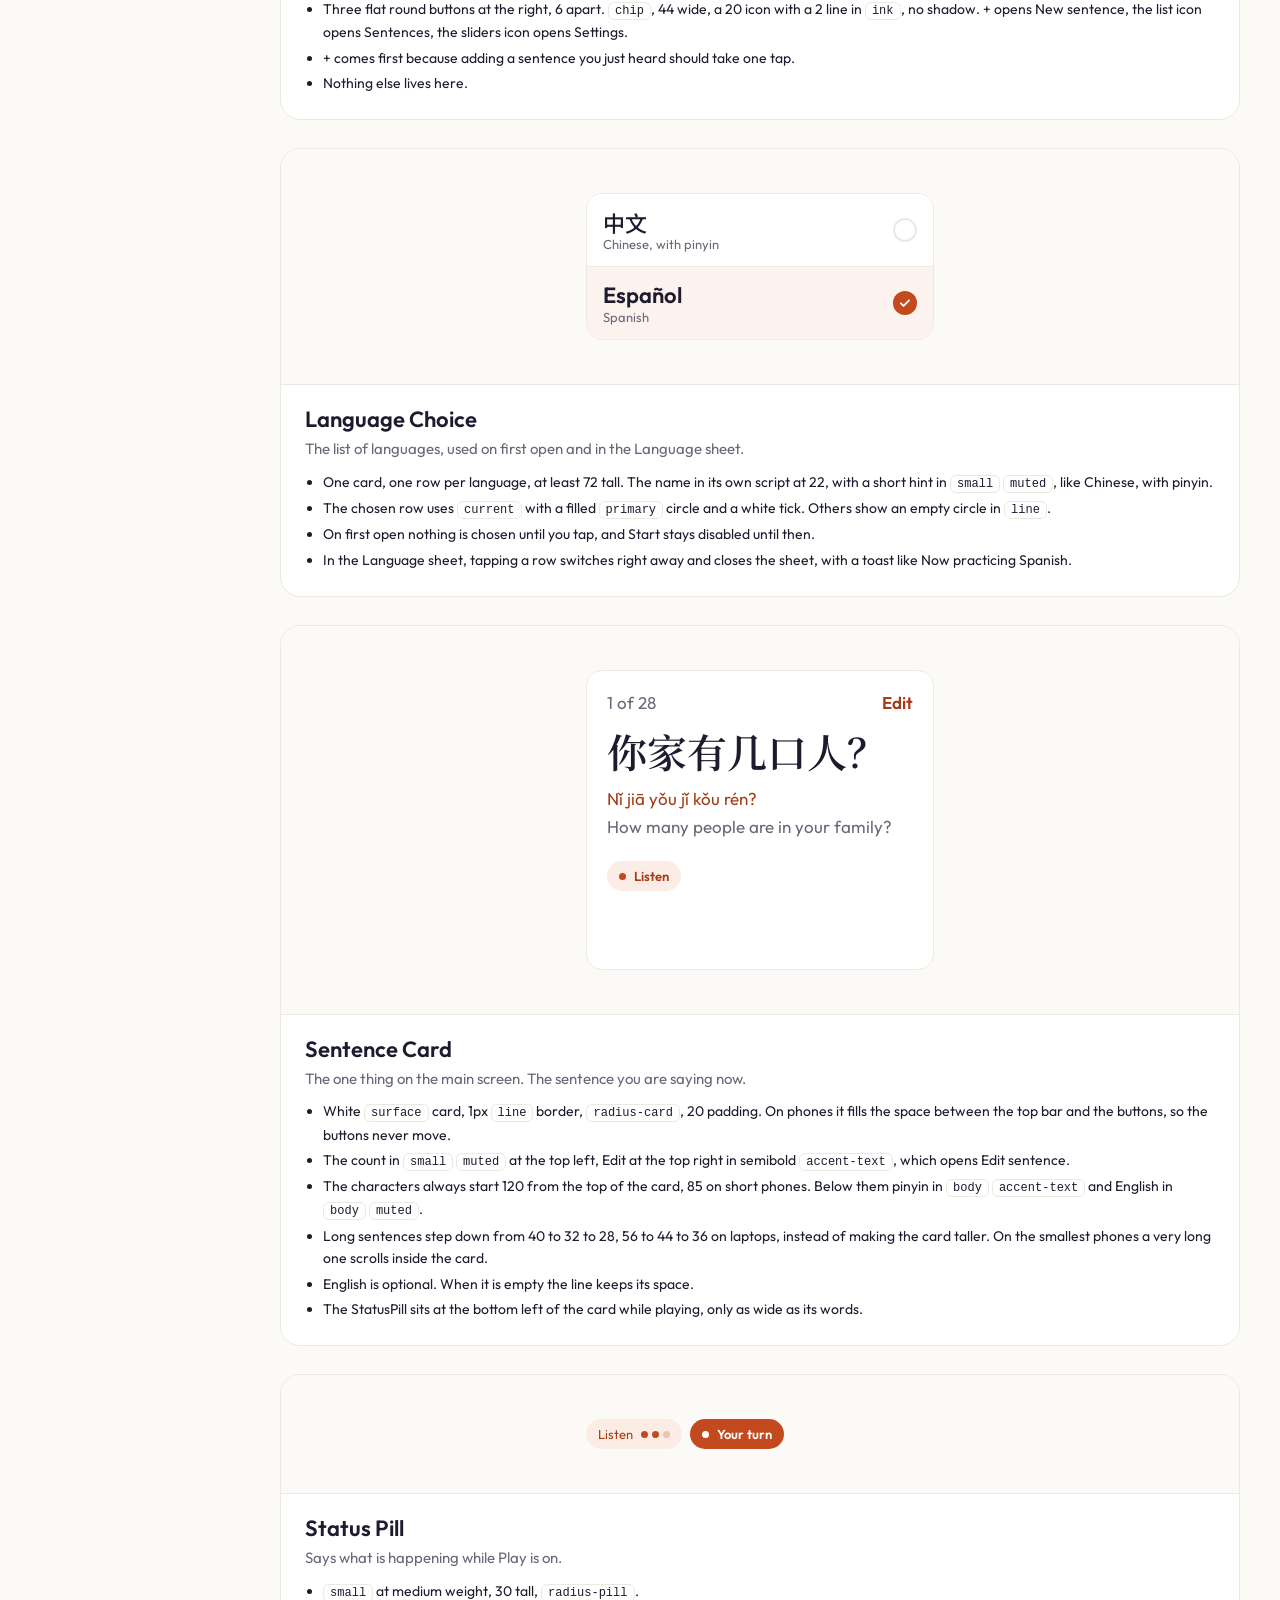
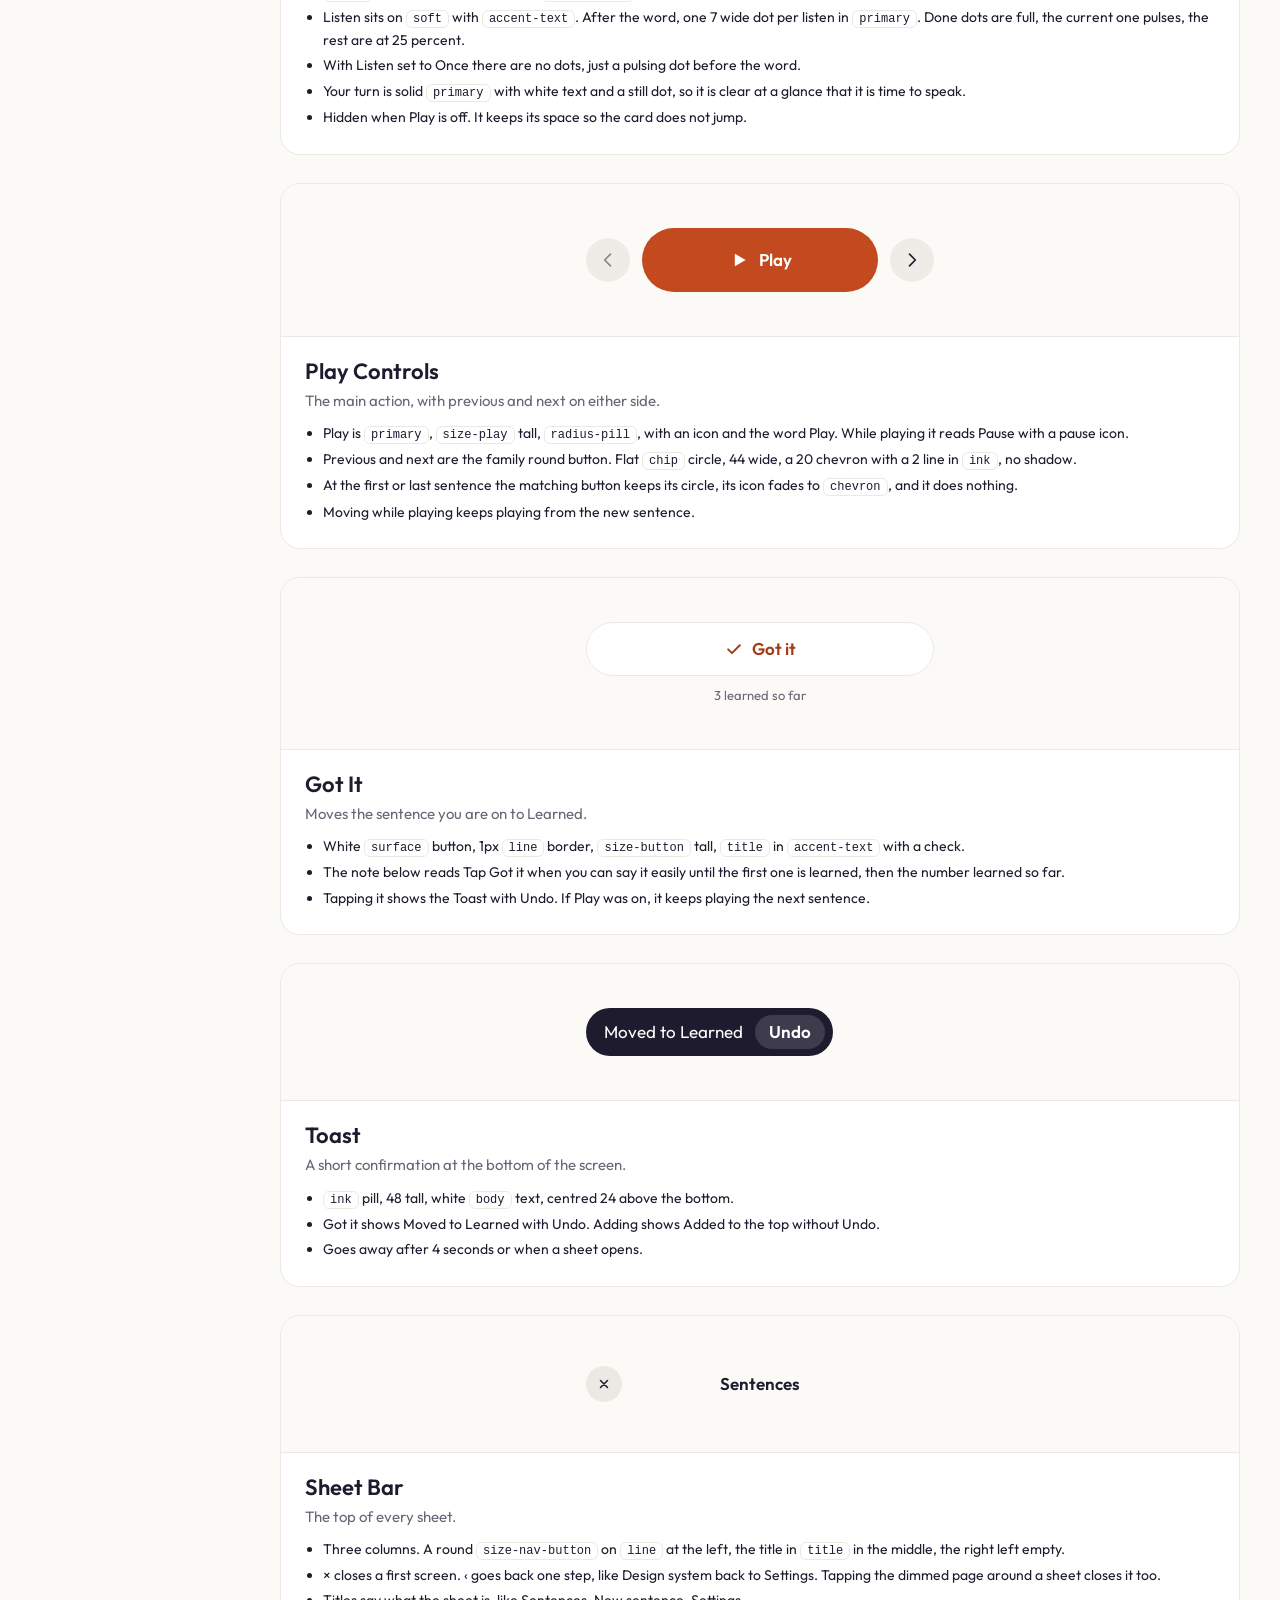
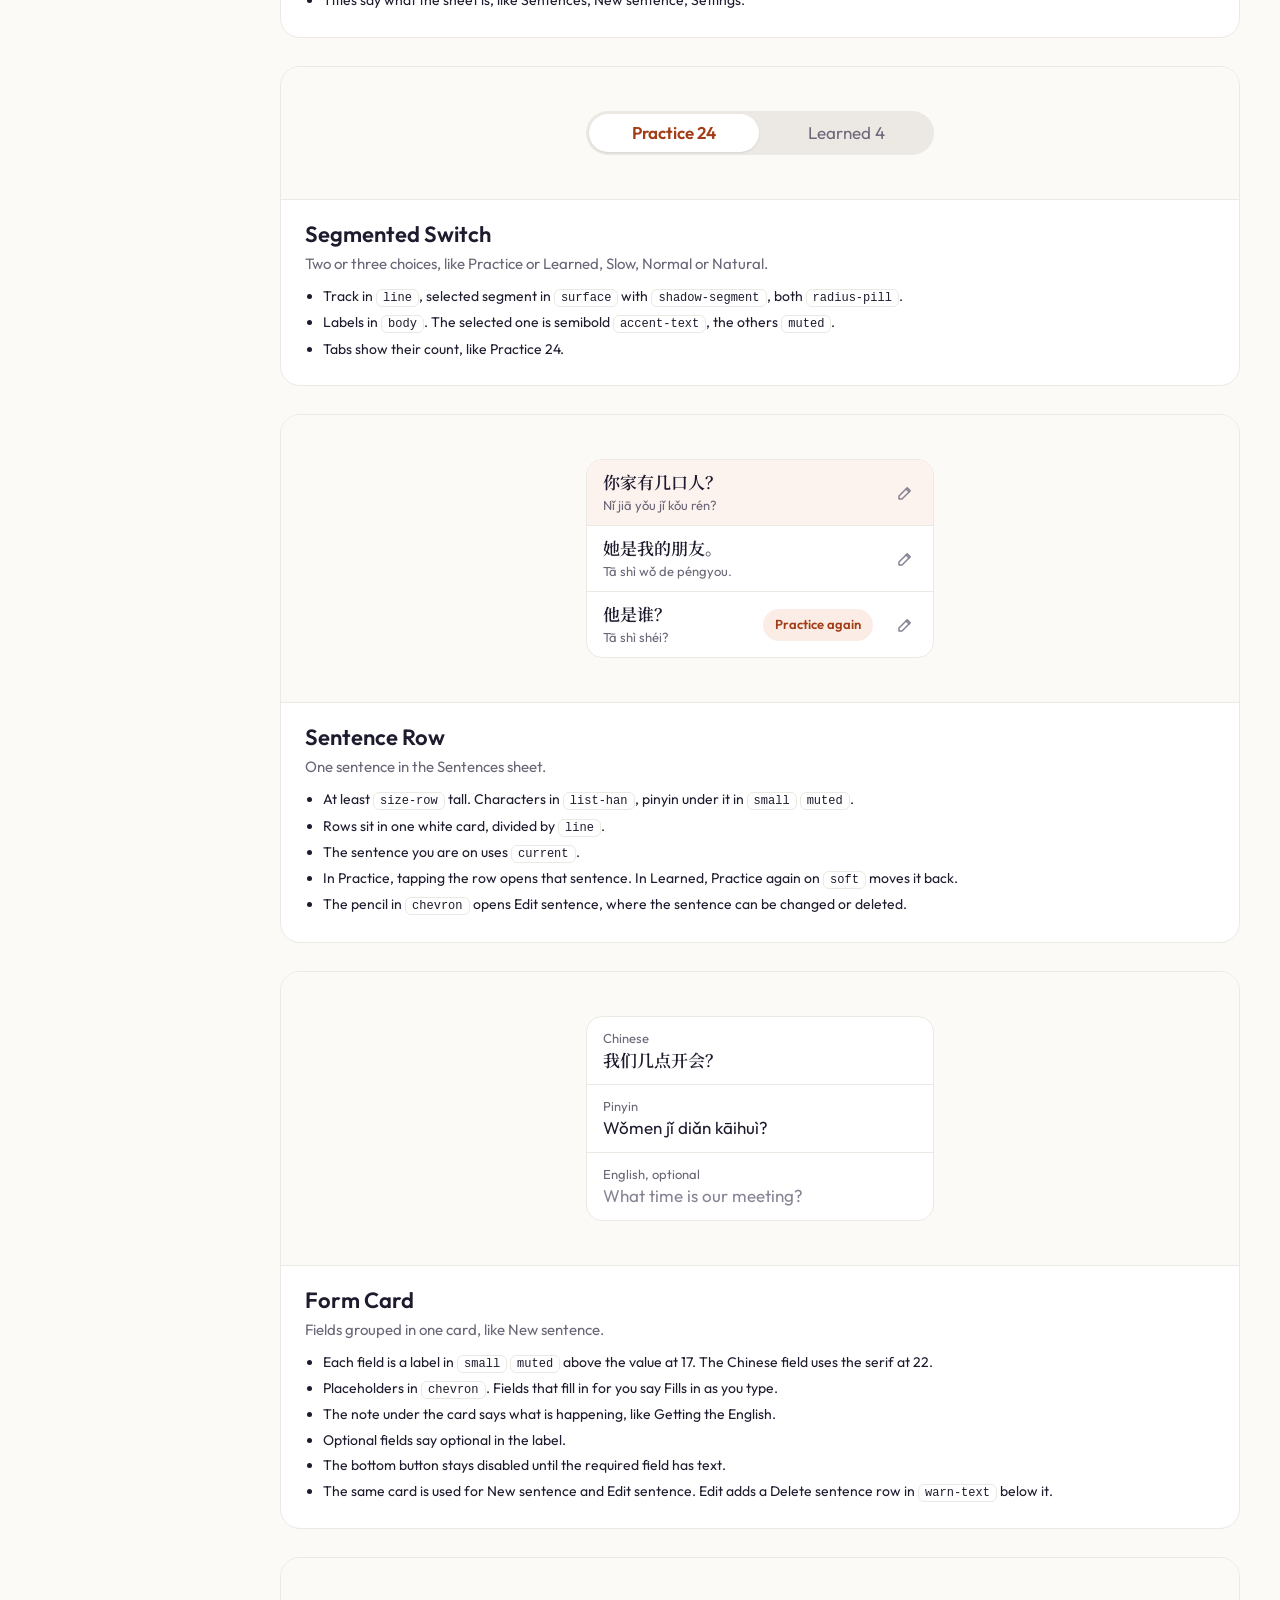
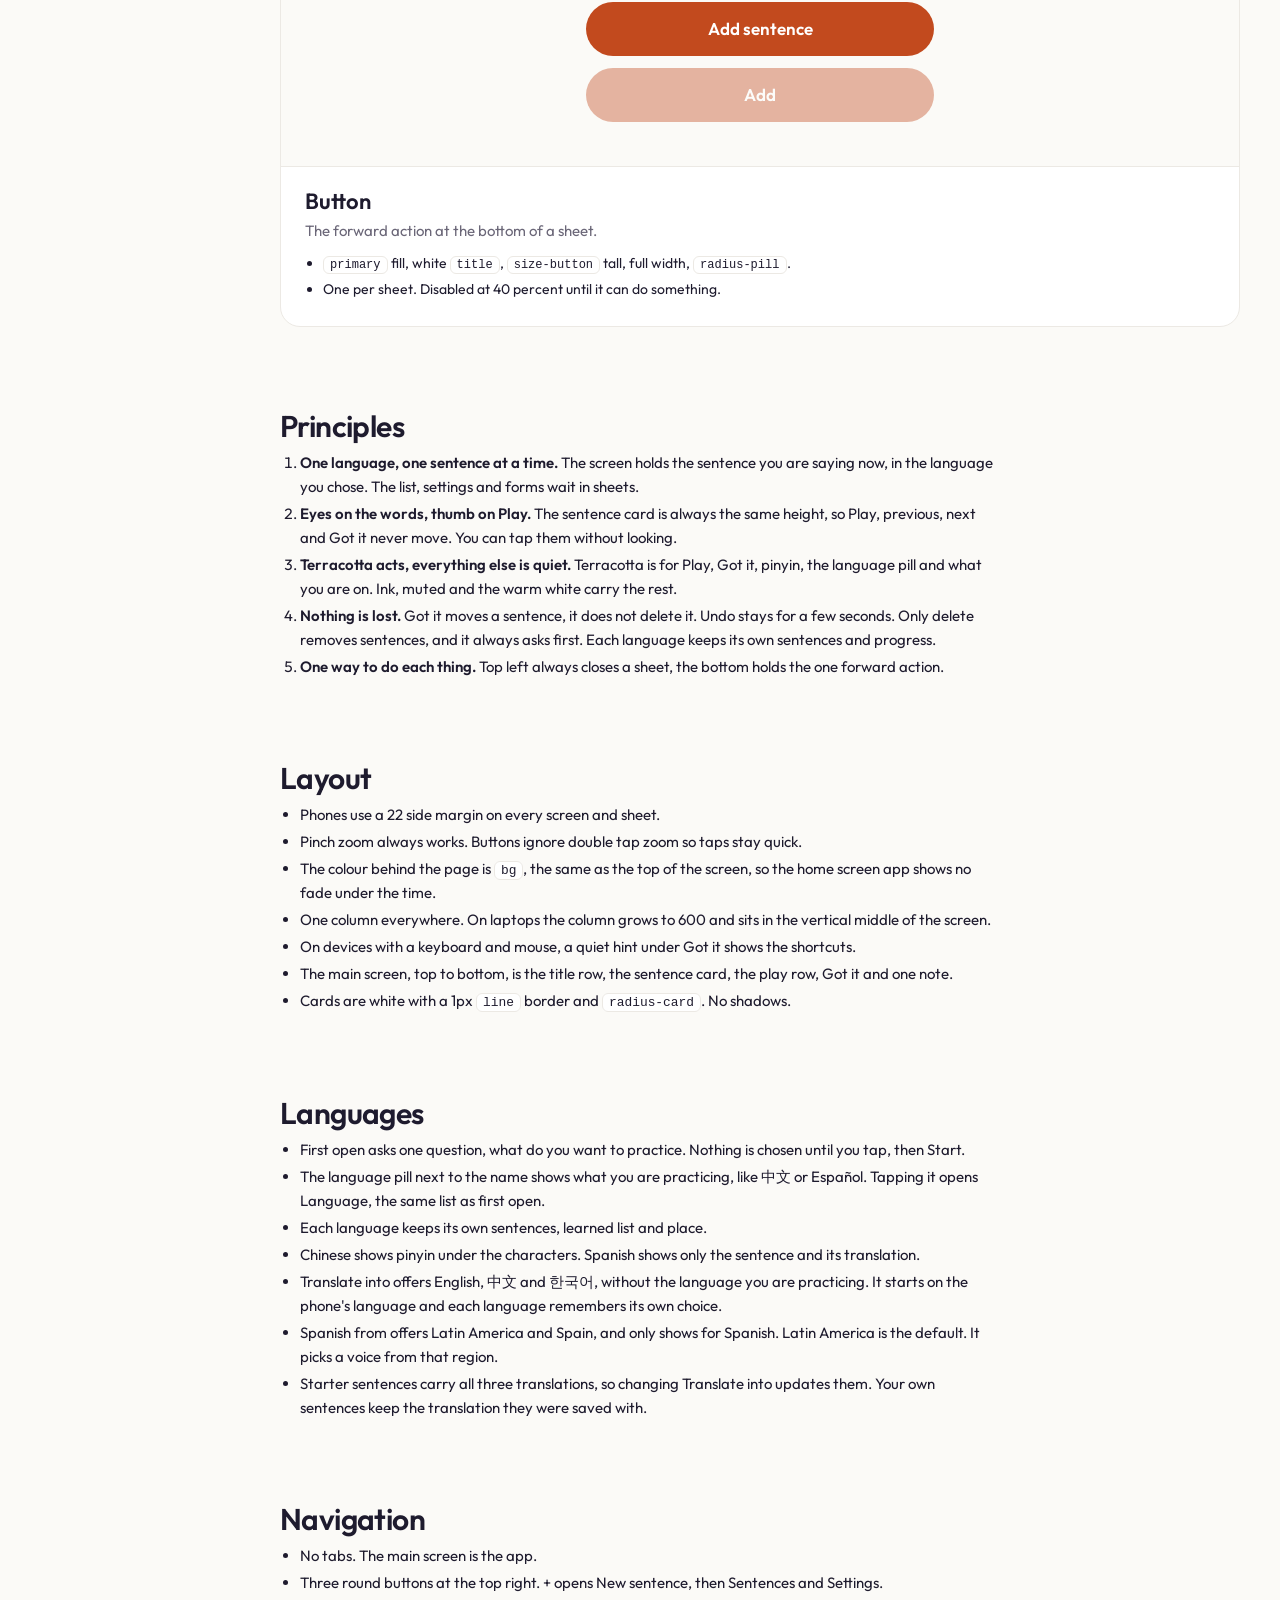
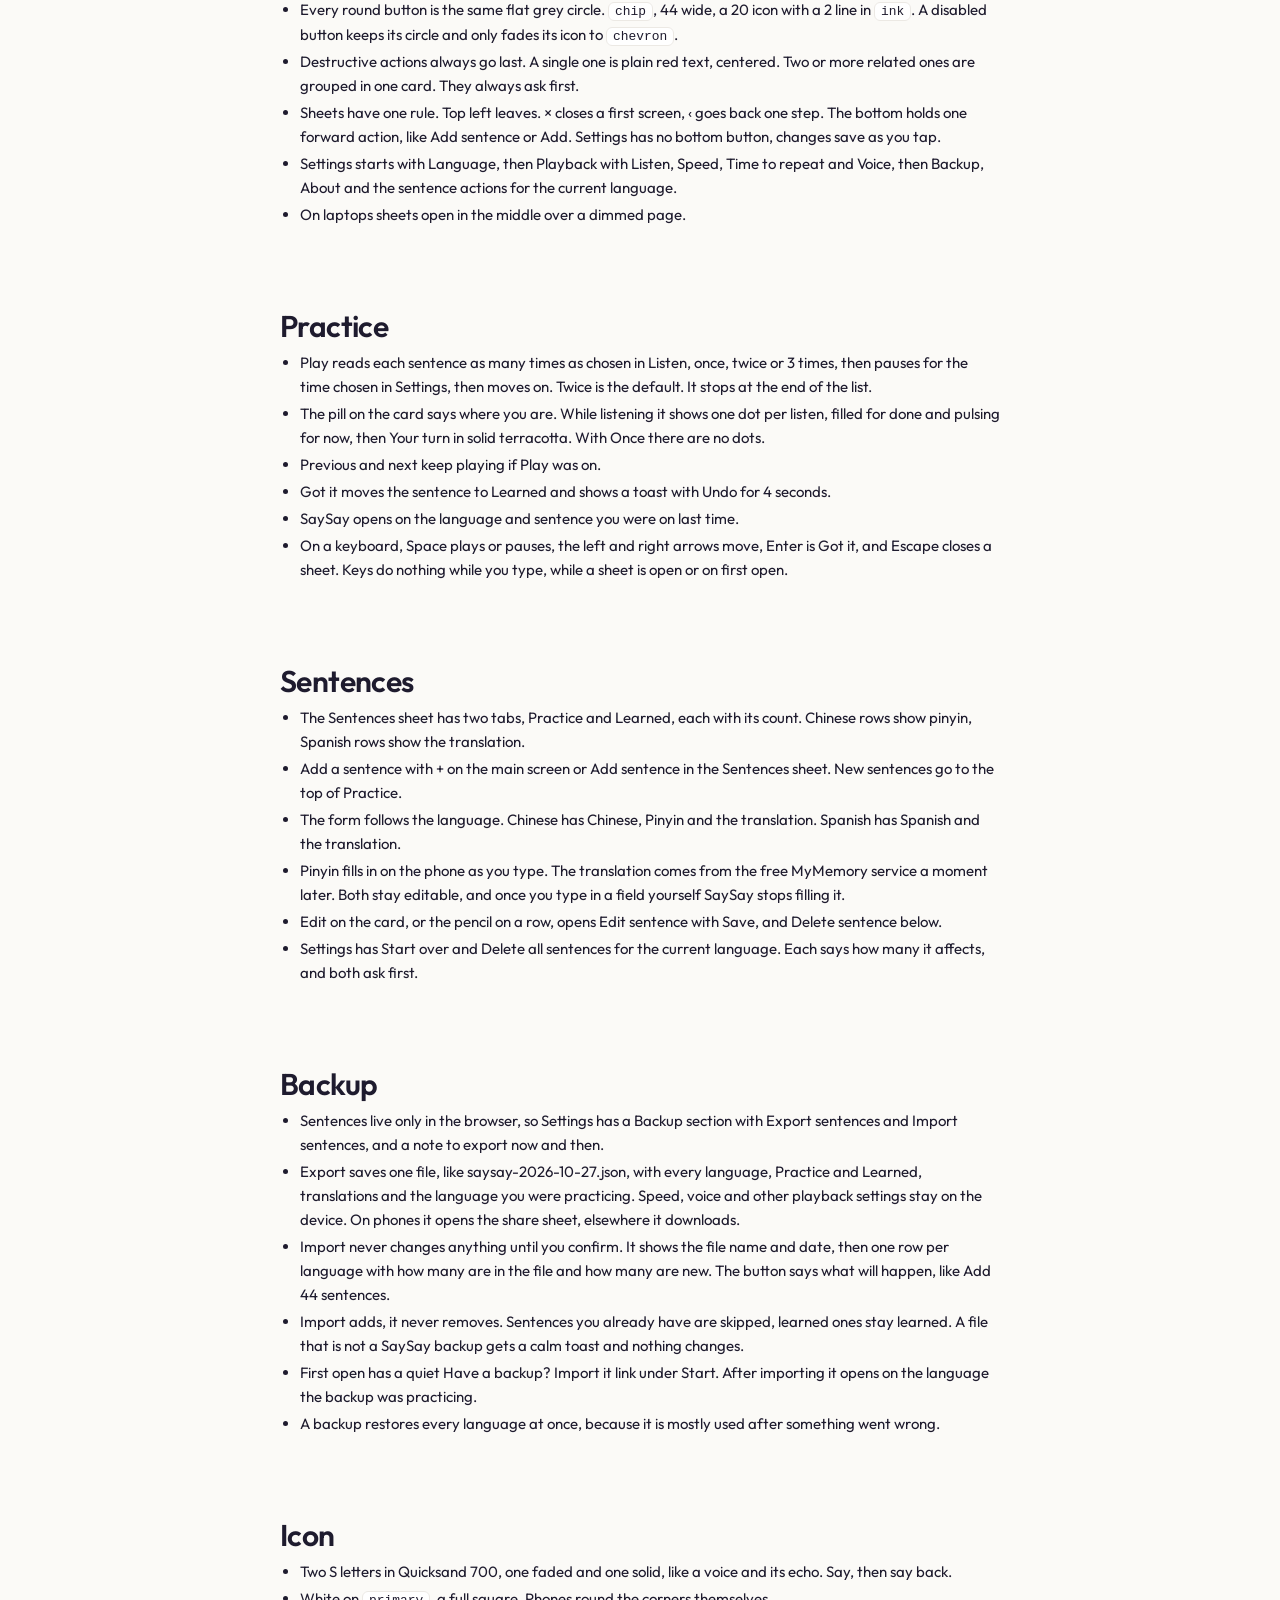
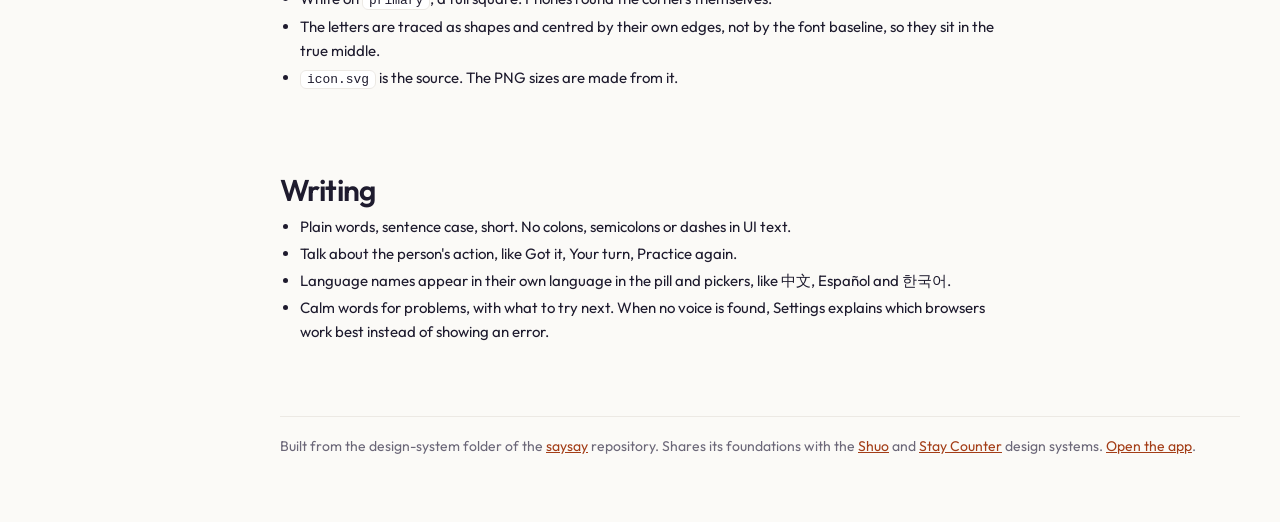
==== commit 191e3256: "Design system: Backup rules Co-Authored-By: Claude Opus 5.5 <noreply@anthropic.com> Claude-Session: " ====
--- a/design-system/index.html
+++ b/design-system/index.html
@@ -121,7 +121,7 @@
   <div class="label">Components</div>
   <a href="#topbar">Top Bar</a><a href="#languagechoice">Language Choice</a><a href="#sentencecard">Sentence Card</a><a href="#statuspill">Status Pill</a><a href="#playcontrols">Play Controls</a><a href="#gotit">Got It</a><a href="#toast">Toast</a><a href="#sheetbar">Sheet Bar</a><a href="#segmentedswitch">Segmented Switch</a><a href="#sentencerow">Sentence Row</a><a href="#formcard">Form Card</a><a href="#button">Button</a>
   <div class="label">Guidelines</div>
-  <a href="#principles">Principles</a><a href="#layout">Layout</a><a href="#languages">Languages</a><a href="#navigation">Navigation</a><a href="#practice">Practice</a><a href="#sentences">Sentences</a><a href="#icon">Icon</a><a href="#writing">Writing</a>
+  <a href="#principles">Principles</a><a href="#layout">Layout</a><a href="#languages">Languages</a><a href="#navigation">Navigation</a><a href="#practice">Practice</a><a href="#sentences">Sentences</a><a href="#backup">Backup</a><a href="#icon">Icon</a><a href="#writing">Writing</a>
 </aside>
 <main>
   <div class="cover" id="overview">
@@ -270,9 +270,10 @@
   <h2 class="sec" id="principles">Principles</h2><div class="prose"><ol><li><b>One language, one sentence at a time.</b> The screen holds the sentence you are saying now, in the language you chose. The list, settings and forms wait in sheets.</li><li><b>Eyes on the words, thumb on Play.</b> The sentence card is always the same height, so Play, previous, next and Got it never move. You can tap them without looking.</li><li><b>Terracotta acts, everything else is quiet.</b> Terracotta is for Play, Got it, pinyin, the language pill and what you are on. Ink, muted and the warm white carry the rest.</li><li><b>Nothing is lost.</b> Got it moves a sentence, it does not delete it. Undo stays for a few seconds. Only delete removes sentences, and it always asks first. Each language keeps its own sentences and progress.</li><li><b>One way to do each thing.</b> Top left always closes a sheet, the bottom holds the one forward action.</li></ol></div>
 <h2 class="sec" id="layout">Layout</h2><div class="prose"><ul><li>Phones use a 22 side margin on every screen and sheet.</li><li>Pinch zoom always works. Buttons ignore double tap zoom so taps stay quick.</li><li>The colour behind the page is <code>bg</code>, the same as the top of the screen, so the home screen app shows no fade under the time.</li><li>One column everywhere. On laptops the column grows to 600 and sits in the vertical middle of the screen.</li><li>On devices with a keyboard and mouse, a quiet hint under Got it shows the shortcuts.</li><li>The main screen, top to bottom, is the title row, the sentence card, the play row, Got it and one note.</li><li>Cards are white with a 1px <code>line</code> border and <code>radius-card</code>. No shadows.</li></ul></div>
 <h2 class="sec" id="languages">Languages</h2><div class="prose"><ul><li>First open asks one question, what do you want to practice. Nothing is chosen until you tap, then Start.</li><li>The language pill next to the name shows what you are practicing, like 中文 or Español. Tapping it opens Language, the same list as first open.</li><li>Each language keeps its own sentences, learned list and place.</li><li>Chinese shows pinyin under the characters. Spanish shows only the sentence and its translation.</li><li>Translate into offers English, 中文 and 한국어, without the language you are practicing. It starts on the phone's language and each language remembers its own choice.</li><li>Spanish from offers Latin America and Spain, and only shows for Spanish. Latin America is the default. It picks a voice from that region.</li><li>Starter sentences carry all three translations, so changing Translate into updates them. Your own sentences keep the translation they were saved with.</li></ul></div>
-<h2 class="sec" id="navigation">Navigation</h2><div class="prose"><ul><li>No tabs. The main screen is the app.</li><li>Three round buttons at the top right. + opens New sentence, then Sentences and Settings.</li><li>Every round button is the same flat grey circle. <code>chip</code>, 44 wide, a 20 icon with a 2 line in <code>ink</code>. A disabled button keeps its circle and only fades its icon to <code>chevron</code>.</li><li>Destructive actions always go last. A single one is plain red text, centered. Two or more related ones are grouped in one card. They always ask first.</li><li>Sheets have one rule. Top left leaves. × closes a first screen, ‹ goes back one step. The bottom holds one forward action, like Add sentence or Add. Settings has no bottom button, changes save as you tap.</li><li>Settings starts with Language, then Playback with Listen, Speed, Time to repeat and Voice, then About and the sentence actions for the current language.</li><li>On laptops sheets open in the middle over a dimmed page.</li></ul></div>
+<h2 class="sec" id="navigation">Navigation</h2><div class="prose"><ul><li>No tabs. The main screen is the app.</li><li>Three round buttons at the top right. + opens New sentence, then Sentences and Settings.</li><li>Every round button is the same flat grey circle. <code>chip</code>, 44 wide, a 20 icon with a 2 line in <code>ink</code>. A disabled button keeps its circle and only fades its icon to <code>chevron</code>.</li><li>Destructive actions always go last. A single one is plain red text, centered. Two or more related ones are grouped in one card. They always ask first.</li><li>Sheets have one rule. Top left leaves. × closes a first screen, ‹ goes back one step. The bottom holds one forward action, like Add sentence or Add. Settings has no bottom button, changes save as you tap.</li><li>Settings starts with Language, then Playback with Listen, Speed, Time to repeat and Voice, then Backup, About and the sentence actions for the current language.</li><li>On laptops sheets open in the middle over a dimmed page.</li></ul></div>
 <h2 class="sec" id="practice">Practice</h2><div class="prose"><ul><li>Play reads each sentence as many times as chosen in Listen, once, twice or 3 times, then pauses for the time chosen in Settings, then moves on. Twice is the default. It stops at the end of the list.</li><li>The pill on the card says where you are. While listening it shows one dot per listen, filled for done and pulsing for now, then Your turn in solid terracotta. With Once there are no dots.</li><li>Previous and next keep playing if Play was on.</li><li>Got it moves the sentence to Learned and shows a toast with Undo for 4 seconds.</li><li>SaySay opens on the language and sentence you were on last time.</li><li>On a keyboard, Space plays or pauses, the left and right arrows move, Enter is Got it, and Escape closes a sheet. Keys do nothing while you type, while a sheet is open or on first open.</li></ul></div>
 <h2 class="sec" id="sentences">Sentences</h2><div class="prose"><ul><li>The Sentences sheet has two tabs, Practice and Learned, each with its count. Chinese rows show pinyin, Spanish rows show the translation.</li><li>Add a sentence with + on the main screen or Add sentence in the Sentences sheet. New sentences go to the top of Practice.</li><li>The form follows the language. Chinese has Chinese, Pinyin and the translation. Spanish has Spanish and the translation.</li><li>Pinyin fills in on the phone as you type. The translation comes from the free MyMemory service a moment later. Both stay editable, and once you type in a field yourself SaySay stops filling it.</li><li>Edit on the card, or the pencil on a row, opens Edit sentence with Save, and Delete sentence below.</li><li>Settings has Start over and Delete all sentences for the current language. Each says how many it affects, and both ask first.</li></ul></div>
+<h2 class="sec" id="backup">Backup</h2><div class="prose"><ul><li>Sentences live only in the browser, so Settings has a Backup section with Export sentences and Import sentences, and a note to export now and then.</li><li>Export saves one file, like saysay-2026-10-27.json, with every language, Practice and Learned, translations and the language you were practicing. Speed, voice and other playback settings stay on the device. On phones it opens the share sheet, elsewhere it downloads.</li><li>Import never changes anything until you confirm. It shows the file name and date, then one row per language with how many are in the file and how many are new. The button says what will happen, like Add 44 sentences.</li><li>Import adds, it never removes. Sentences you already have are skipped, learned ones stay learned. A file that is not a SaySay backup gets a calm toast and nothing changes.</li><li>First open has a quiet Have a backup? Import it link under Start. After importing it opens on the language the backup was practicing.</li><li>A backup restores every language at once, because it is mostly used after something went wrong.</li></ul></div>
 <h2 class="sec" id="icon">Icon</h2><div class="prose"><ul><li>Two S letters in Quicksand 700, one faded and one solid, like a voice and its echo. Say, then say back.</li><li>White on <code>primary</code>, a full square. Phones round the corners themselves.</li><li>The letters are traced as shapes and centred by their own edges, not by the font baseline, so they sit in the true middle.</li><li><code>icon.svg</code> is the source. The PNG sizes are made from it.</li></ul></div>
 <h2 class="sec" id="writing">Writing</h2><div class="prose"><ul><li>Plain words, sentence case, short. No colons, semicolons or dashes in UI text.</li><li>Talk about the person's action, like Got it, Your turn, Practice again.</li><li>Language names appear in their own language in the pill and pickers, like 中文, Español and 한국어.</li><li>Calm words for problems, with what to try next. When no voice is found, Settings explains which browsers work best instead of showing an error.</li></ul></div>
 
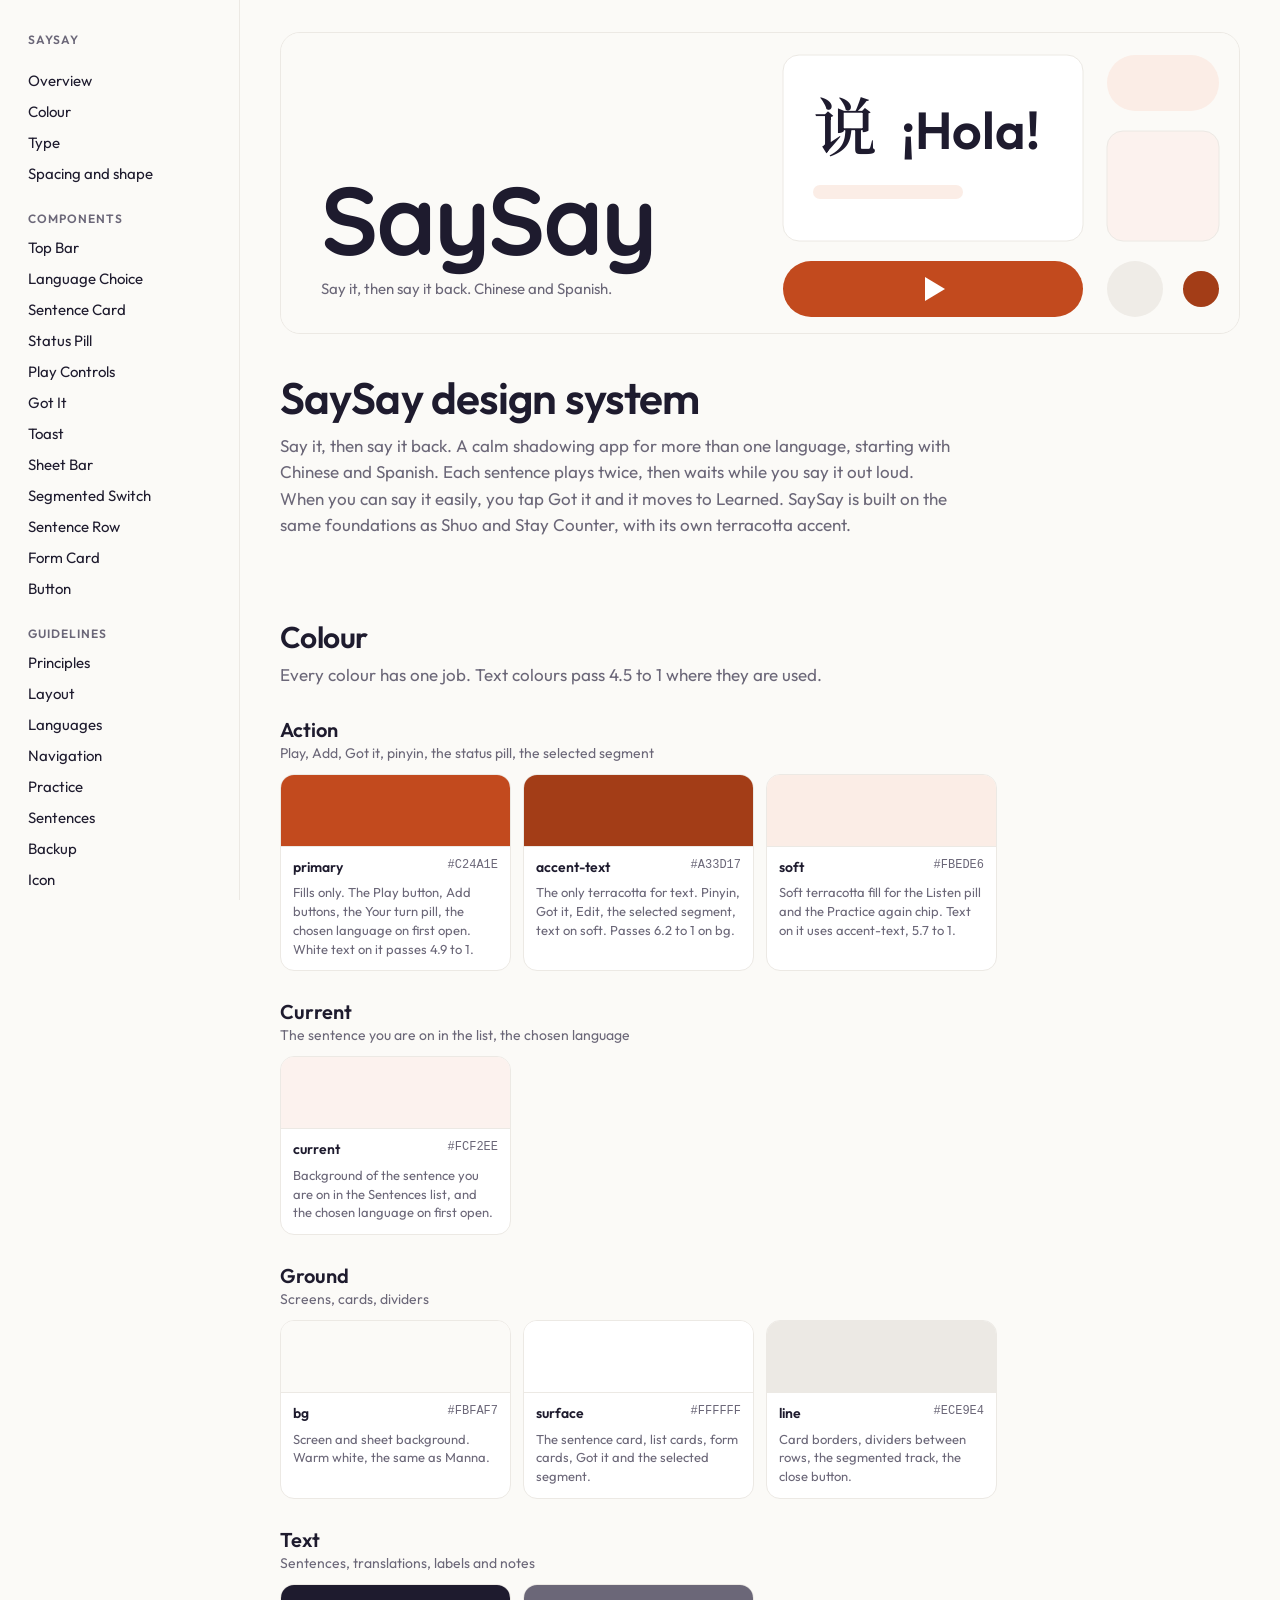
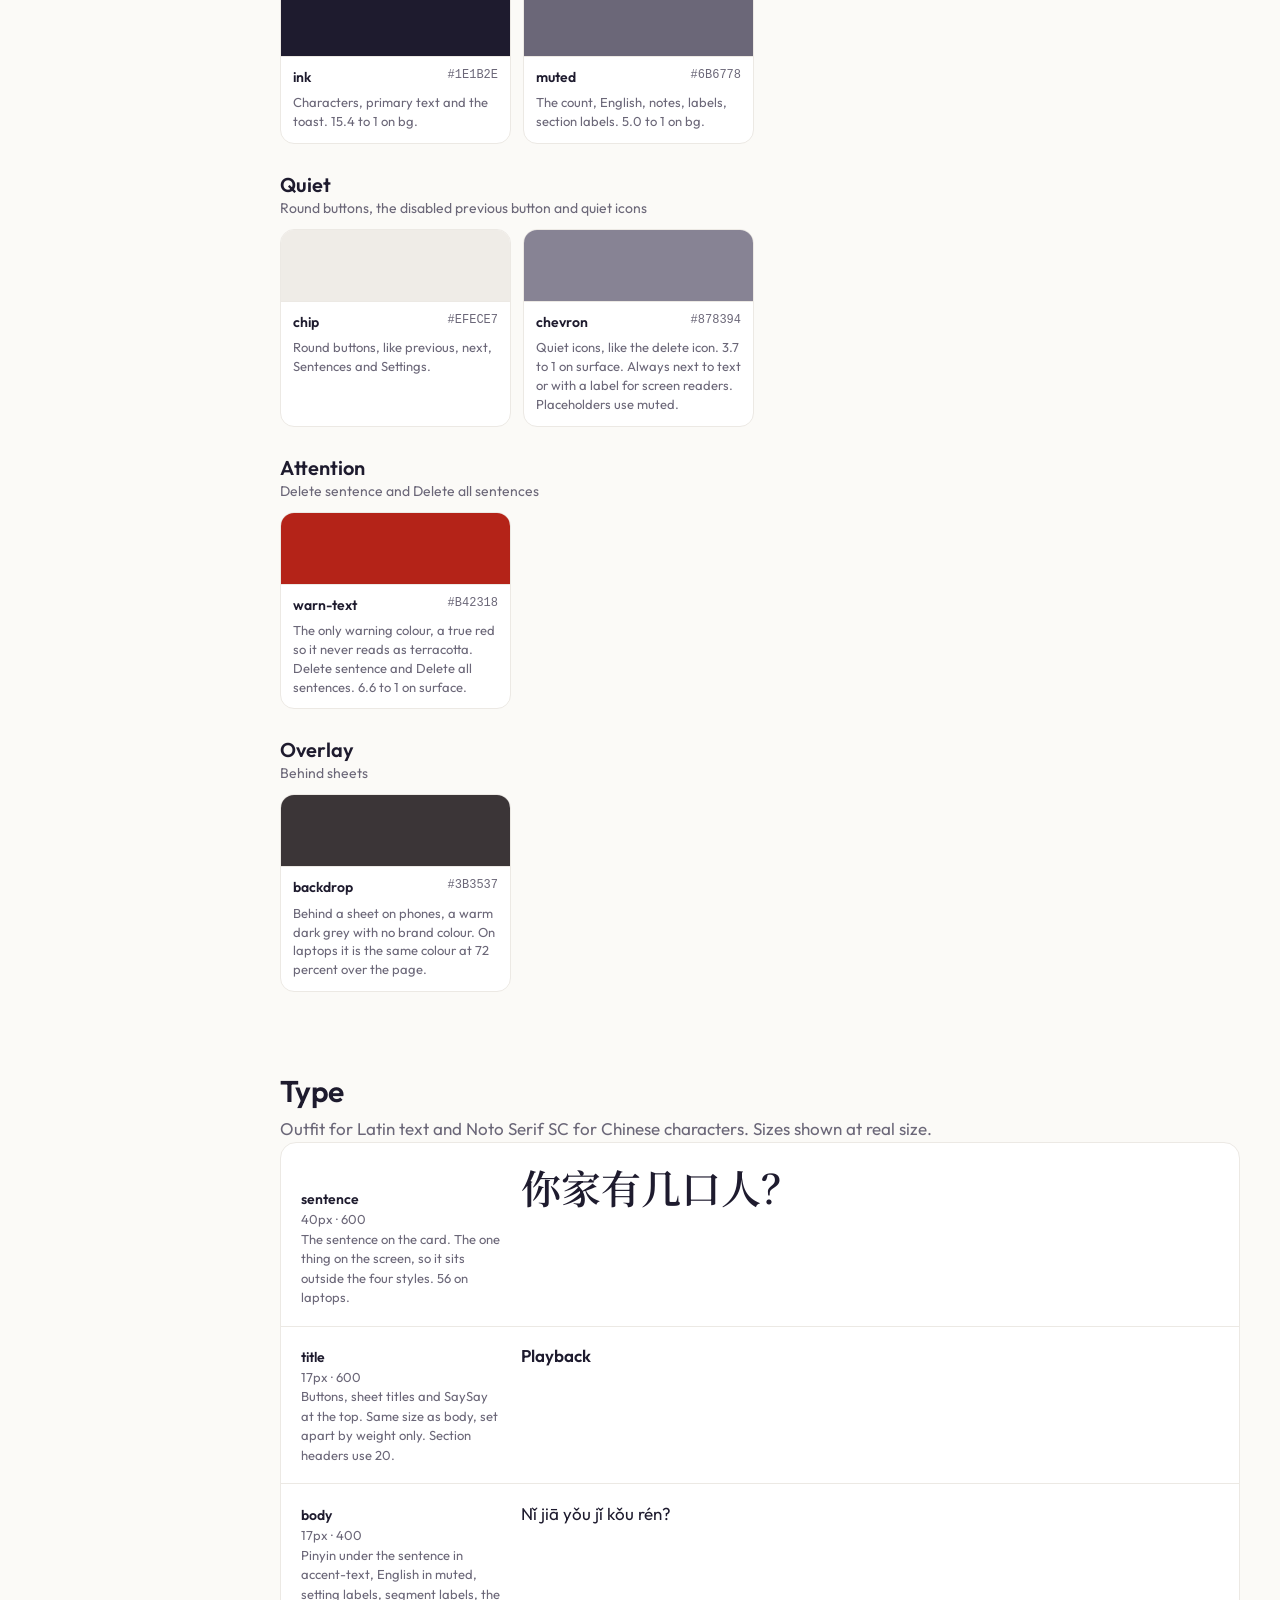
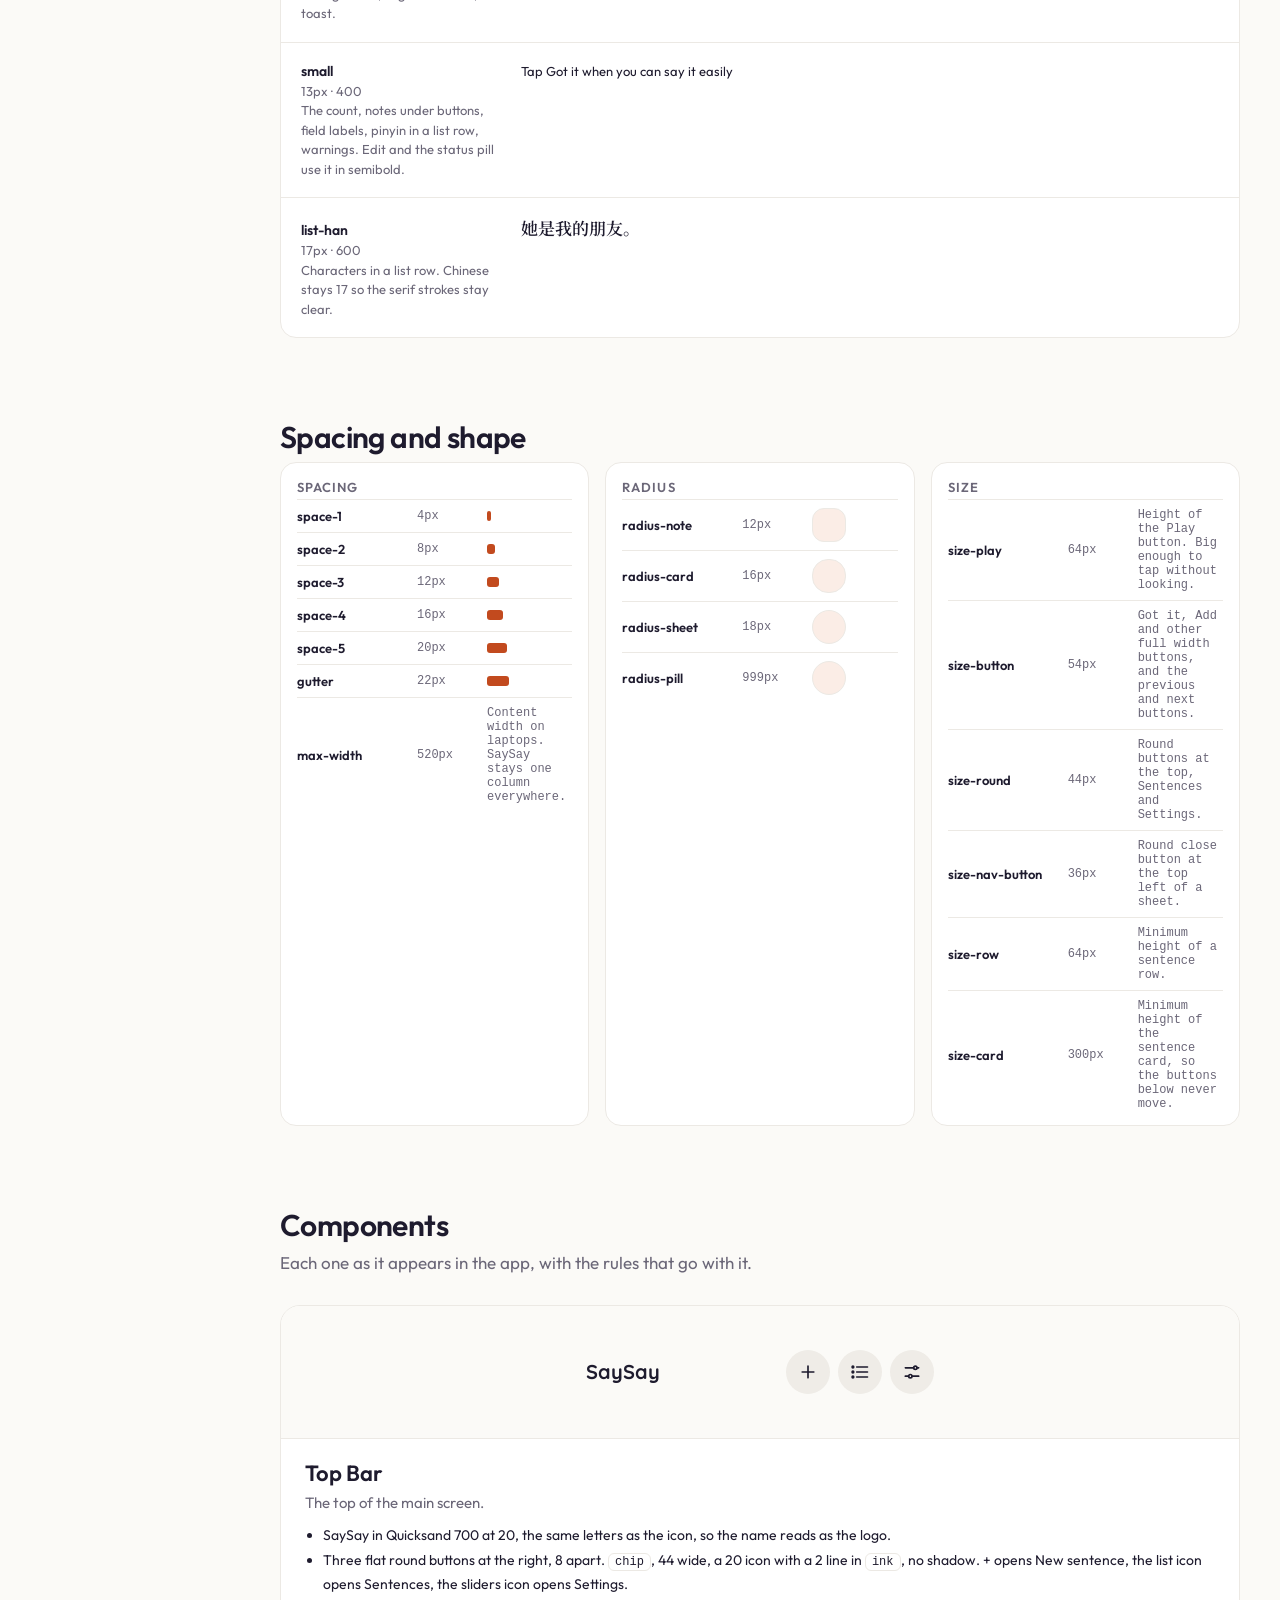
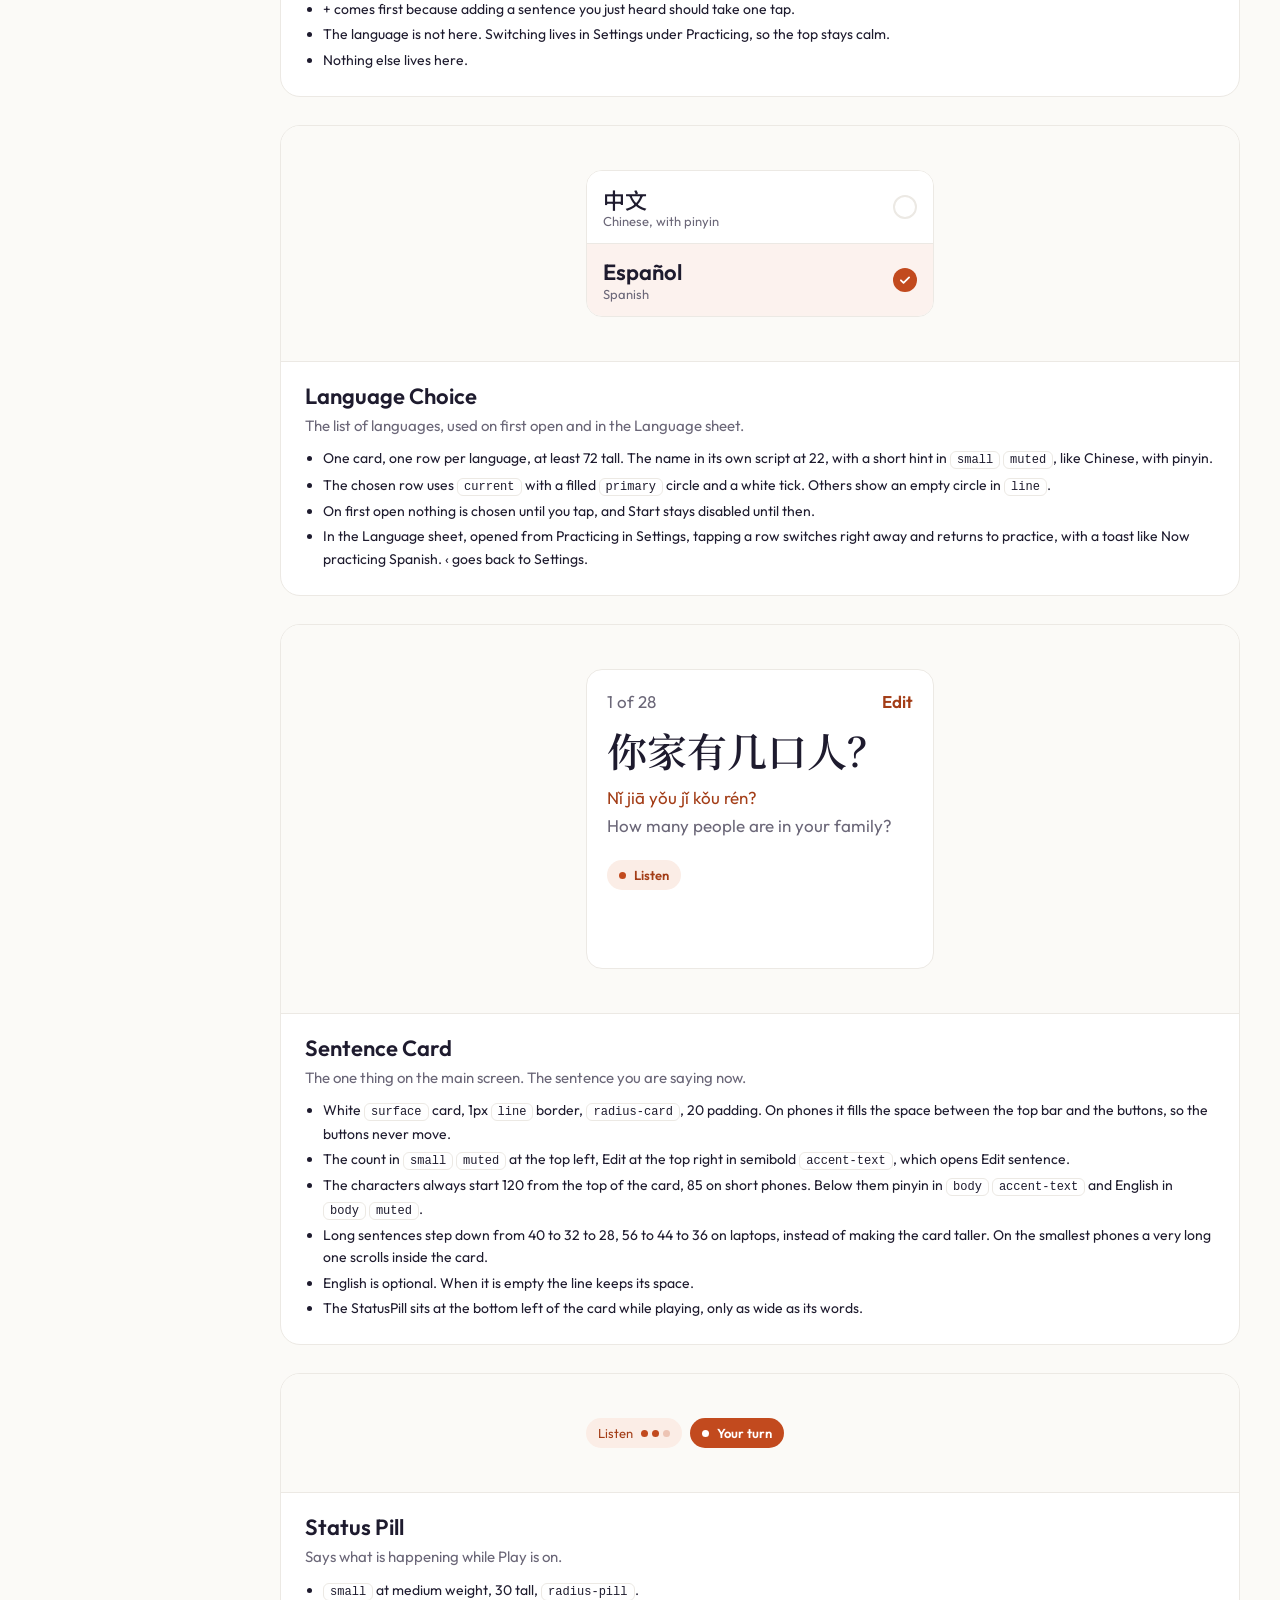
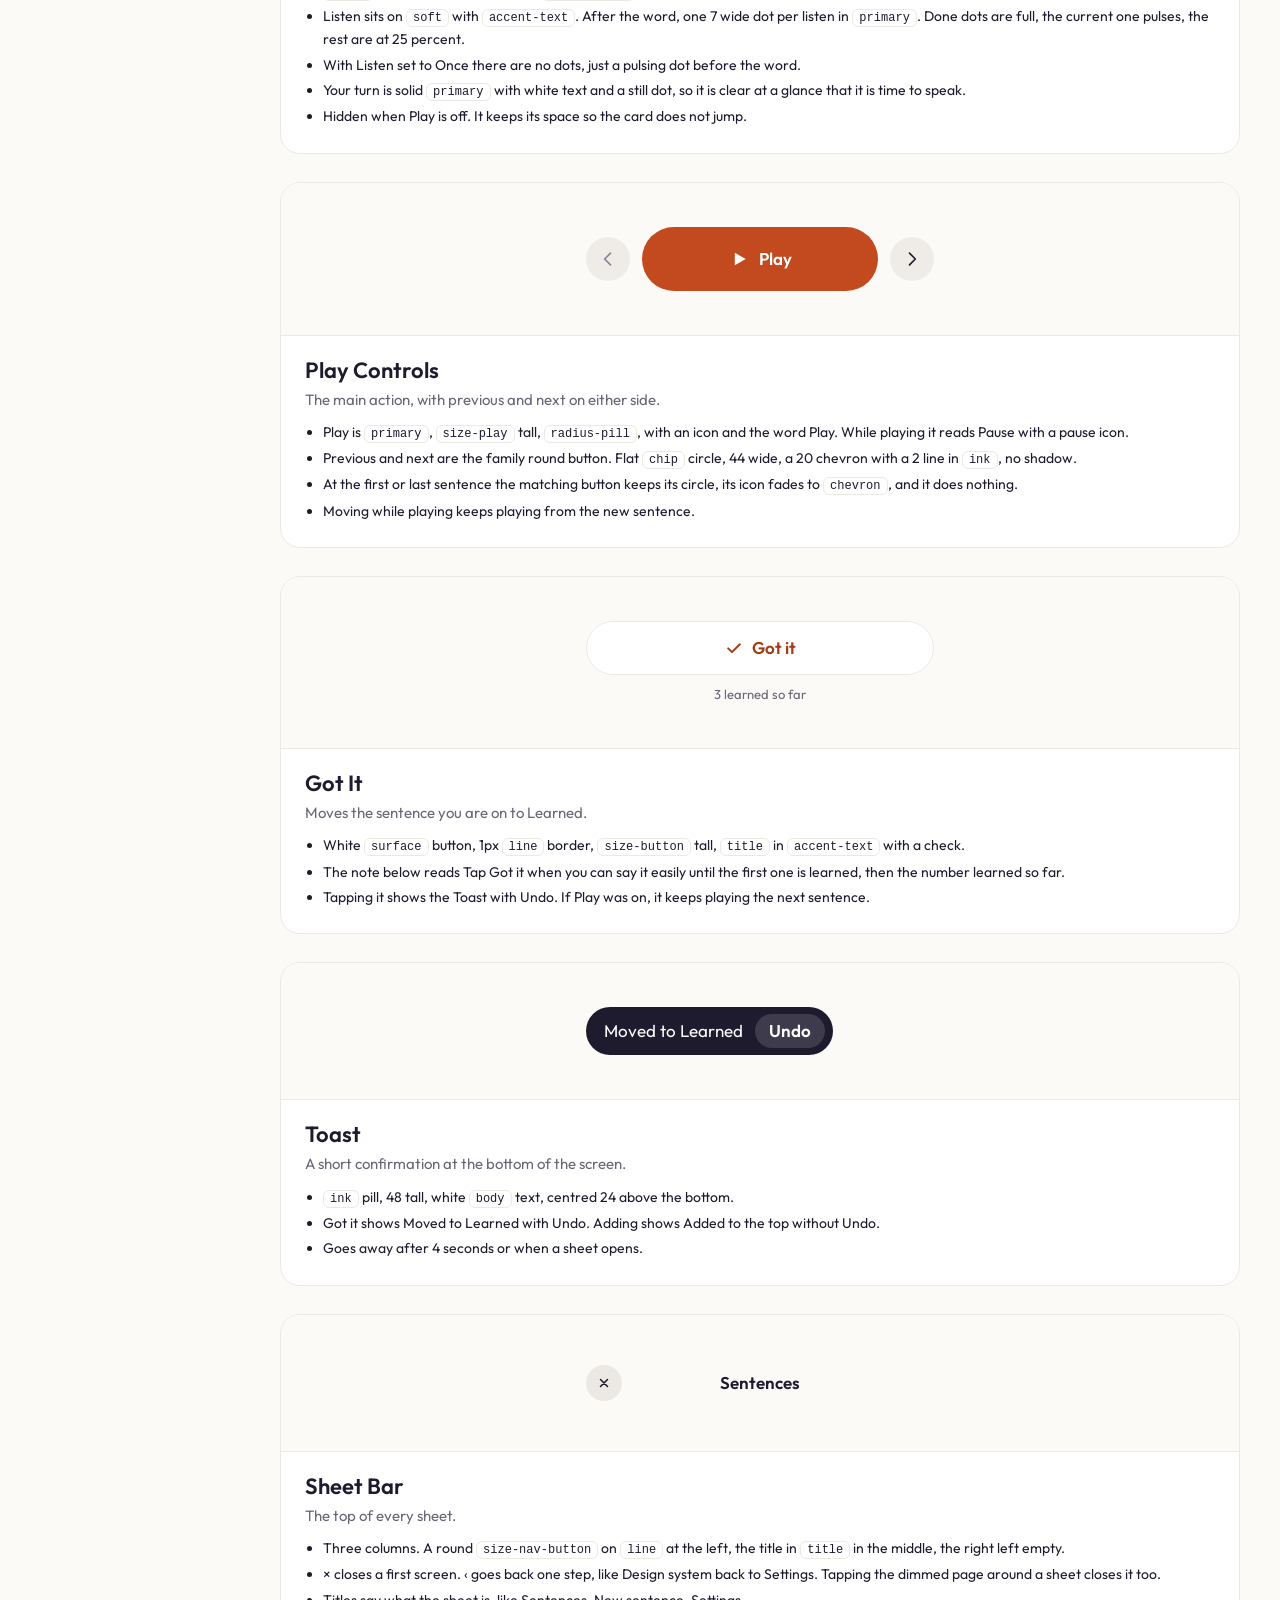
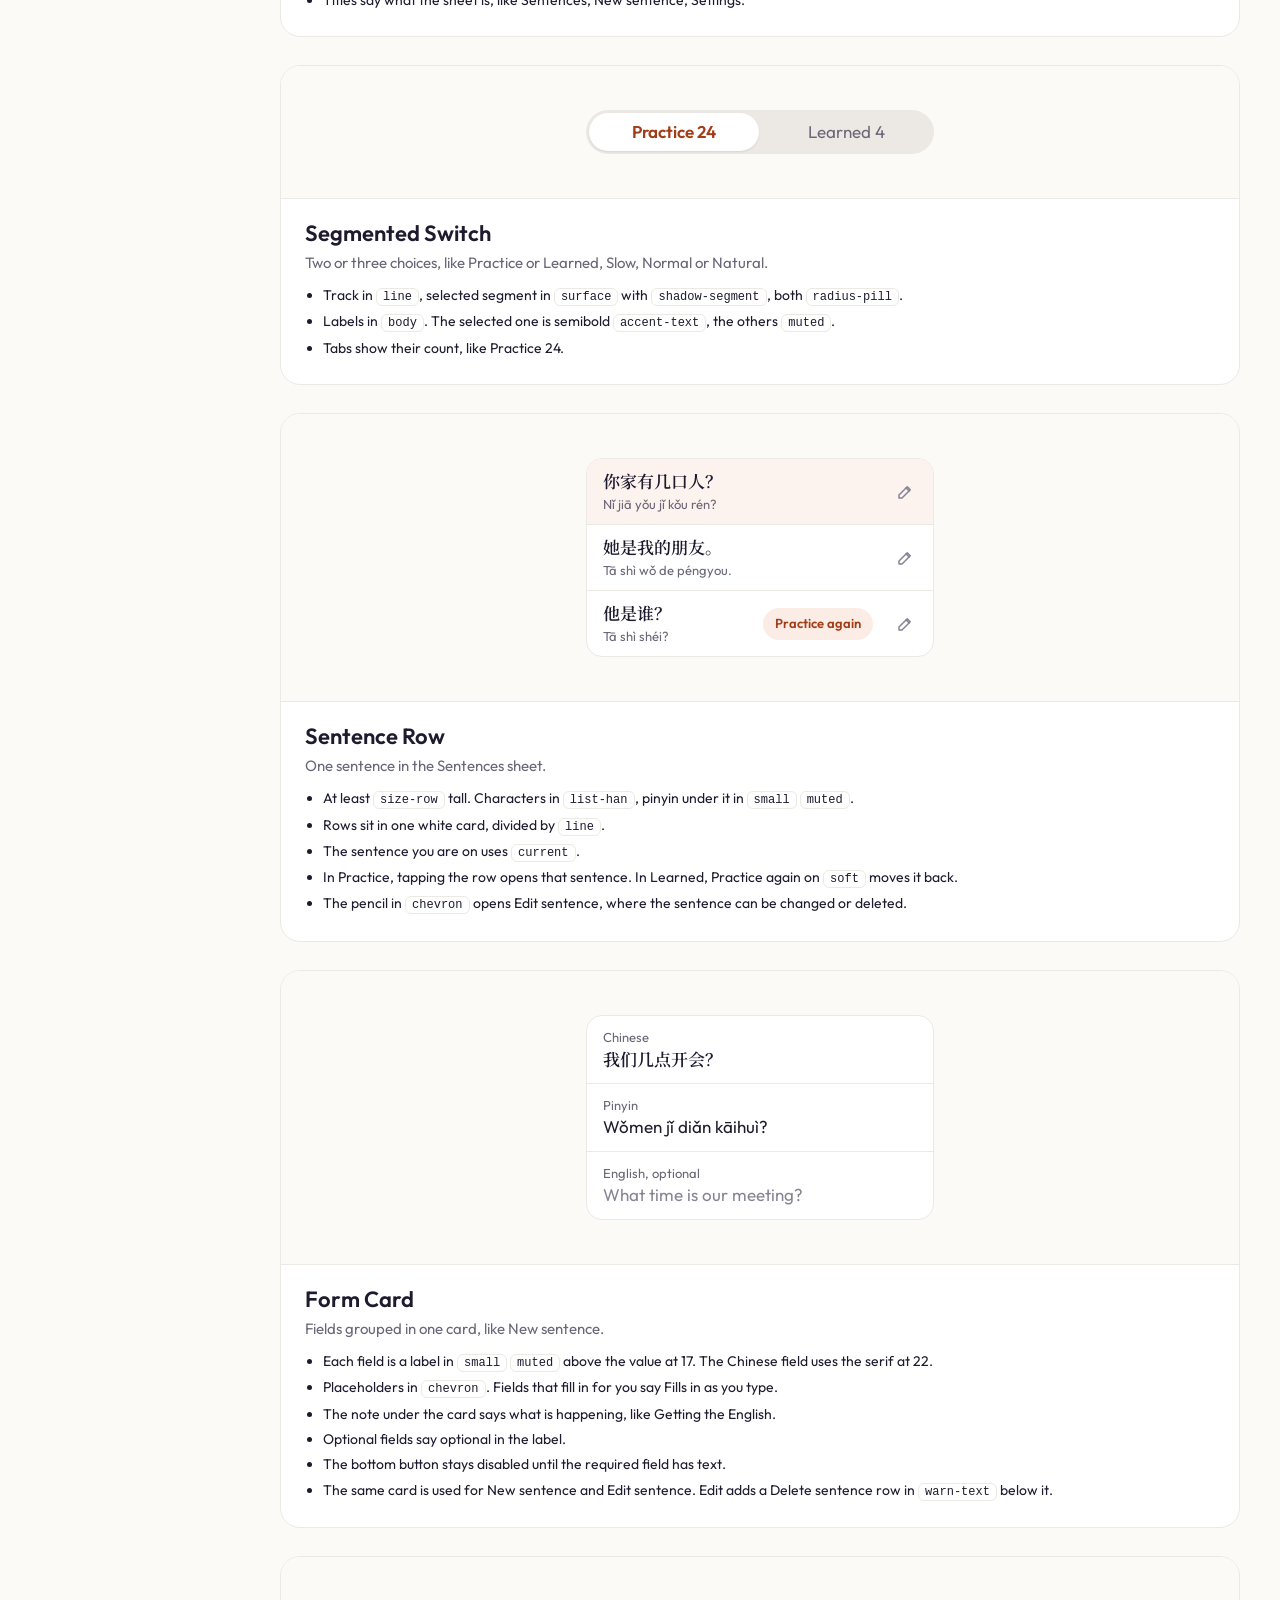
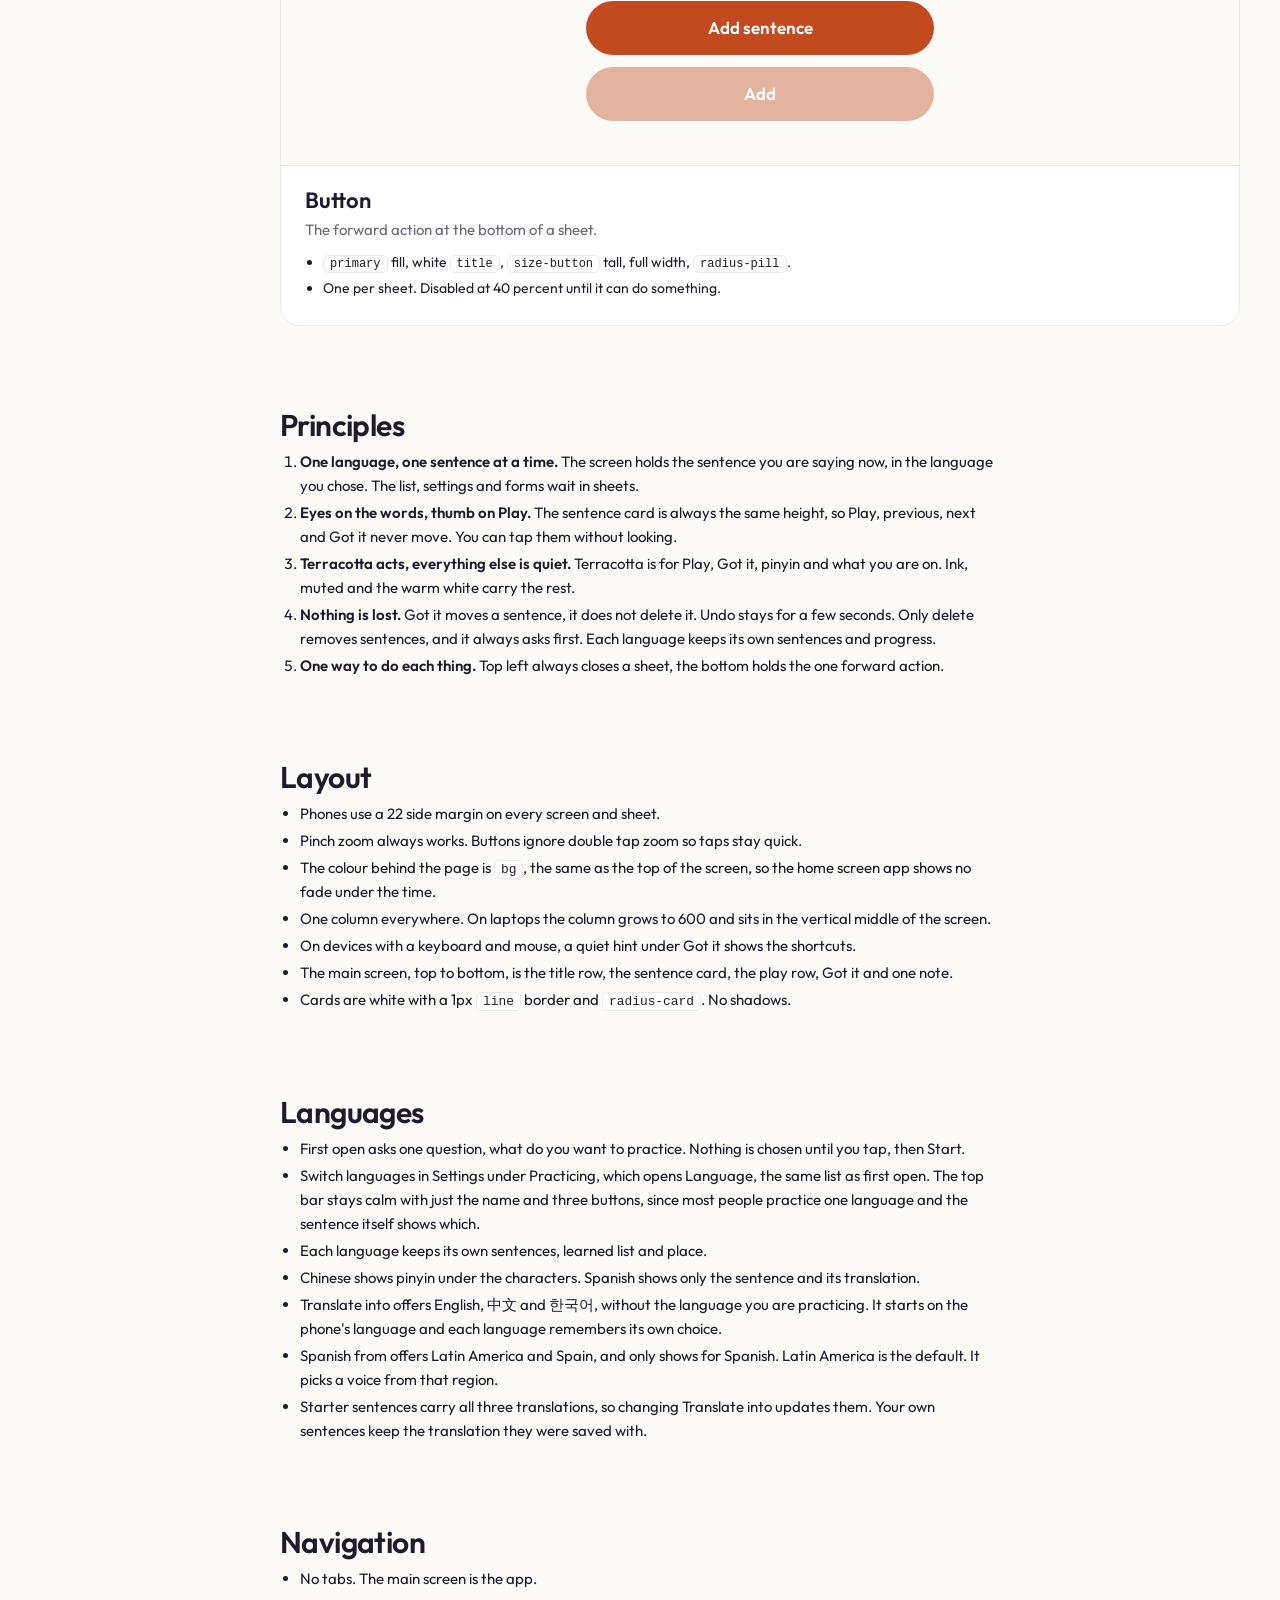
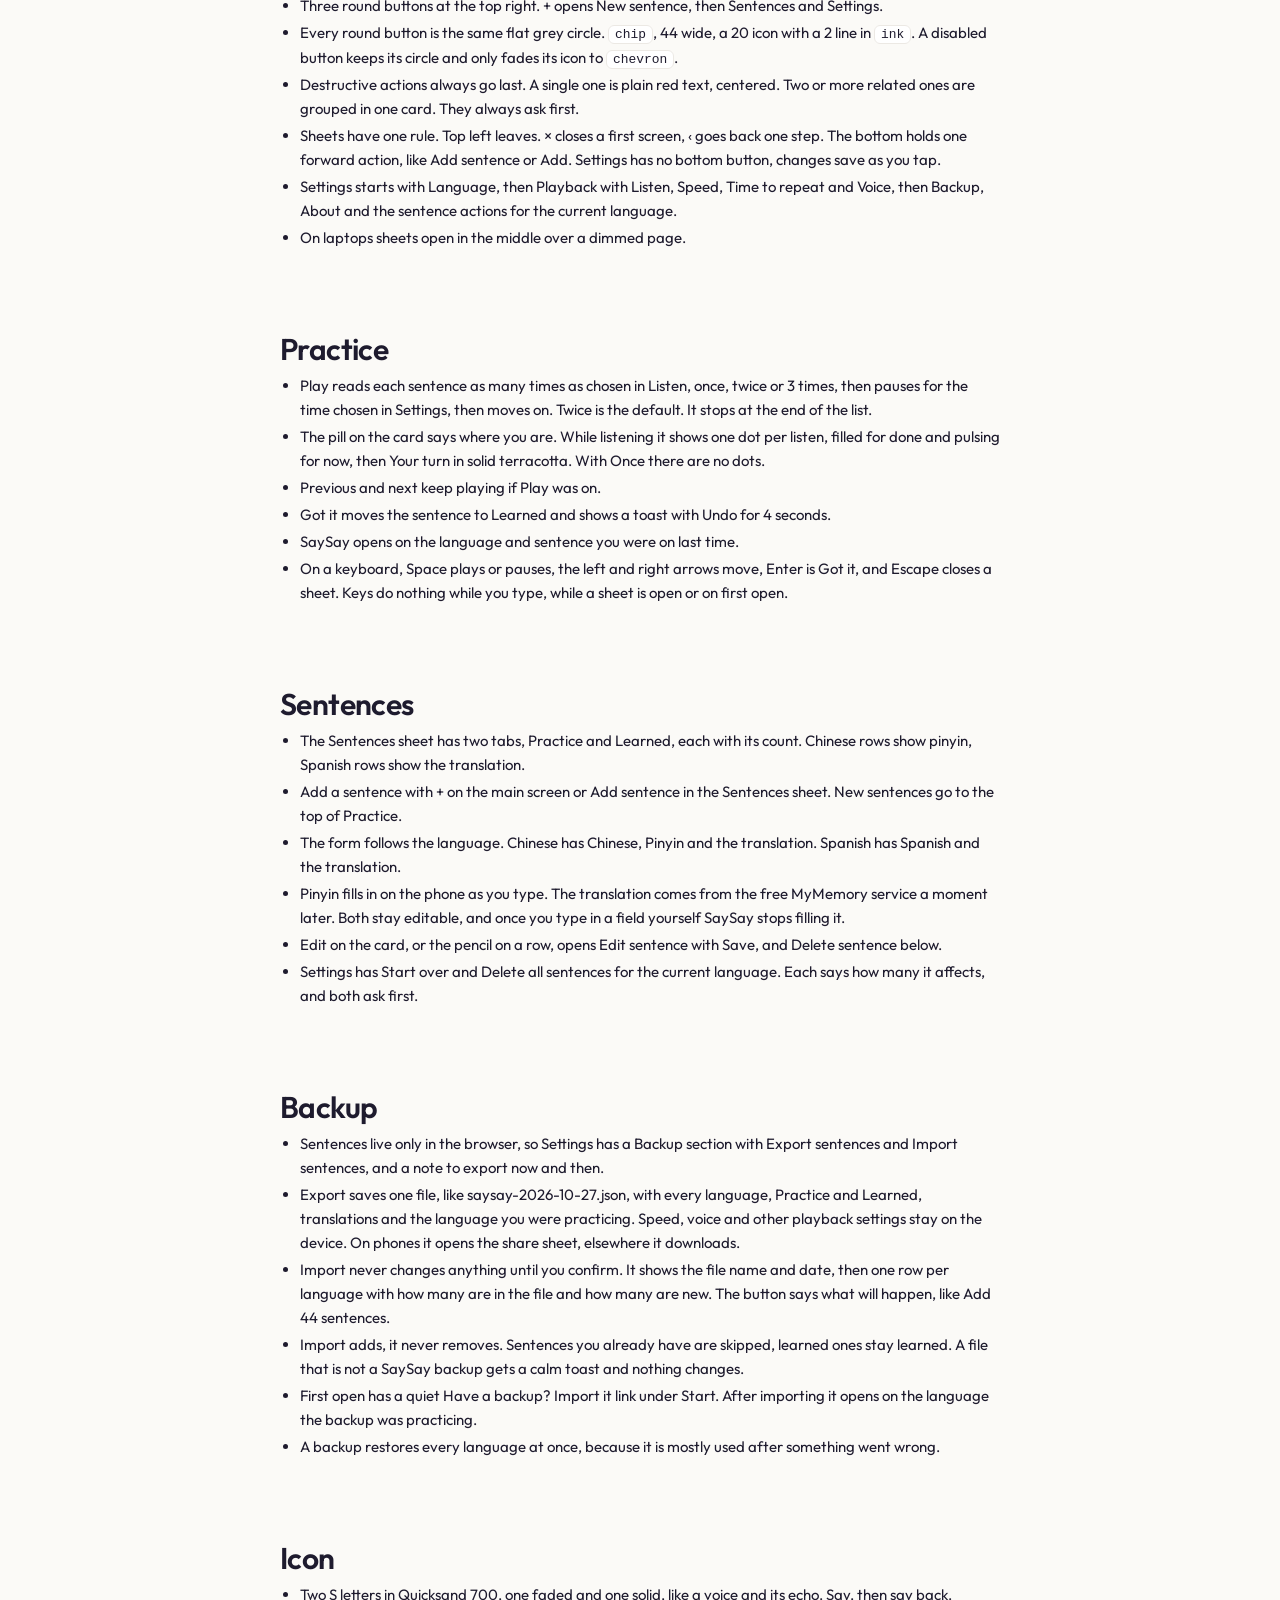
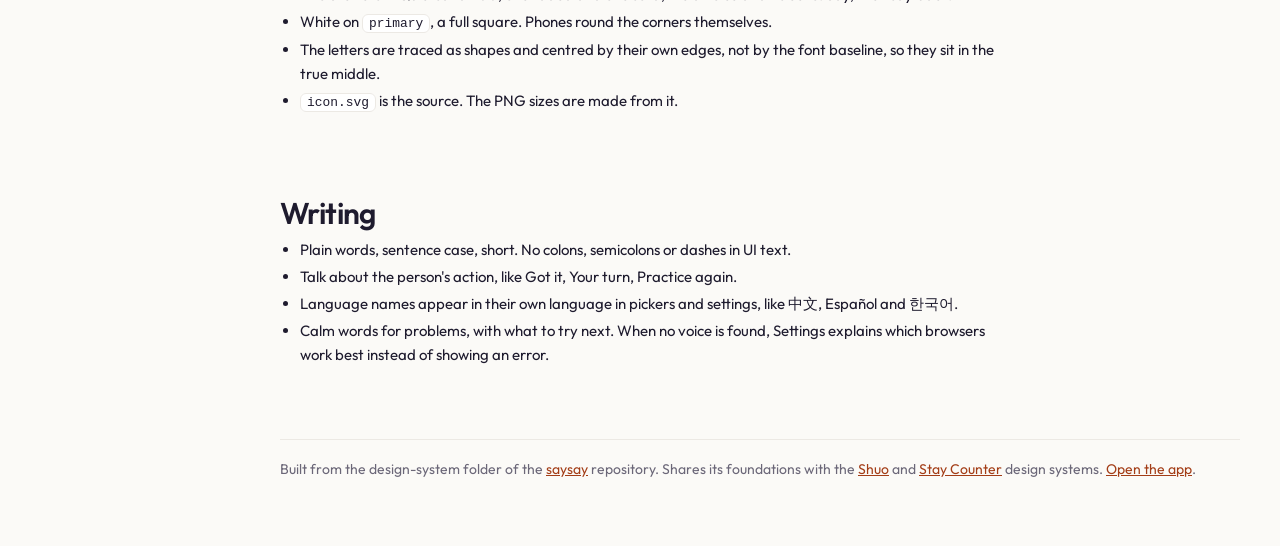
==== commit a5c7d335: "Remove the language pill from the top bar, switch languages in Settings The Language sheet is now a " ====
--- a/design-system/index.html
+++ b/design-system/index.html
@@ -155,7 +155,7 @@
 
   <h2 class="sec" id="colour">Colour</h2>
   <p class="lead">Every colour has one job. Text colours pass 4.5 to 1 where they are used.</p>
-  <div class="group"><h3>Action</h3><p class="use">Play, Add, Got it, pinyin, the language pill, the status pill, the selected segment</p><div class="swatches"><div class="sw"><div class="chip" style="background:#C24A1E"></div><div class="meta"><b>primary</b><span>#C24A1E</span><p>Fills only. The Play button, Add buttons, the Your turn pill, the chosen language on first open. White text on it passes 4.9 to 1.</p></div></div><div class="sw"><div class="chip" style="background:#A33D17"></div><div class="meta"><b>accent-text</b><span>#A33D17</span><p>The only terracotta for text. Pinyin, Got it, Edit, the language pill, the selected segment, text on soft. Passes 6.2 to 1 on bg.</p></div></div><div class="sw"><div class="chip" style="background:#FBEDE6"></div><div class="meta"><b>soft</b><span>#FBEDE6</span><p>Soft terracotta fill for the language pill, the Listen pill and the Practice again chip. Text on it uses accent-text, 5.7 to 1.</p></div></div></div></div><div class="group"><h3>Current</h3><p class="use">The sentence you are on in the list, the chosen language</p><div class="swatches"><div class="sw"><div class="chip" style="background:#FCF2EE"></div><div class="meta"><b>current</b><span>#FCF2EE</span><p>Background of the sentence you are on in the Sentences list, and the chosen language on first open.</p></div></div></div></div><div class="group"><h3>Ground</h3><p class="use">Screens, cards, dividers</p><div class="swatches"><div class="sw"><div class="chip" style="background:#FBFAF7"></div><div class="meta"><b>bg</b><span>#FBFAF7</span><p>Screen and sheet background. Warm white, the same as Manna.</p></div></div><div class="sw"><div class="chip" style="background:#FFFFFF"></div><div class="meta"><b>surface</b><span>#FFFFFF</span><p>The sentence card, list cards, form cards, Got it and the selected segment.</p></div></div><div class="sw"><div class="chip" style="background:#ECE9E4"></div><div class="meta"><b>line</b><span>#ECE9E4</span><p>Card borders, dividers between rows, the segmented track, the close button.</p></div></div></div></div><div class="group"><h3>Text</h3><p class="use">Sentences, translations, labels and notes</p><div class="swatches"><div class="sw"><div class="chip" style="background:#1E1B2E"></div><div class="meta"><b>ink</b><span>#1E1B2E</span><p>Characters, primary text and the toast. 15.4 to 1 on bg.</p></div></div><div class="sw"><div class="chip" style="background:#6B6778"></div><div class="meta"><b>muted</b><span>#6B6778</span><p>The count, English, notes, labels, section labels. 5.0 to 1 on bg.</p></div></div></div></div><div class="group"><h3>Quiet</h3><p class="use">Round buttons, the disabled previous button and quiet icons</p><div class="swatches"><div class="sw"><div class="chip" style="background:#EFECE7"></div><div class="meta"><b>chip</b><span>#EFECE7</span><p>Round buttons, like previous, next, Sentences and Settings.</p></div></div><div class="sw"><div class="chip" style="background:#878394"></div><div class="meta"><b>chevron</b><span>#878394</span><p>Quiet icons, like the delete icon. 3.7 to 1 on surface. Always next to text or with a label for screen readers. Placeholders use muted.</p></div></div></div></div><div class="group"><h3>Attention</h3><p class="use">Delete sentence and Delete all sentences</p><div class="swatches"><div class="sw"><div class="chip" style="background:#B42318"></div><div class="meta"><b>warn-text</b><span>#B42318</span><p>The only warning colour, a true red so it never reads as terracotta. Delete sentence and Delete all sentences. 6.6 to 1 on surface.</p></div></div></div></div><div class="group"><h3>Overlay</h3><p class="use">Behind sheets</p><div class="swatches"><div class="sw"><div class="chip" style="background:#3B3537"></div><div class="meta"><b>backdrop</b><span>#3B3537</span><p>Behind a sheet on phones, a warm dark grey with no brand colour. On laptops it is the same colour at 72 percent over the page.</p></div></div></div></div>
+  <div class="group"><h3>Action</h3><p class="use">Play, Add, Got it, pinyin, the status pill, the selected segment</p><div class="swatches"><div class="sw"><div class="chip" style="background:#C24A1E"></div><div class="meta"><b>primary</b><span>#C24A1E</span><p>Fills only. The Play button, Add buttons, the Your turn pill, the chosen language on first open. White text on it passes 4.9 to 1.</p></div></div><div class="sw"><div class="chip" style="background:#A33D17"></div><div class="meta"><b>accent-text</b><span>#A33D17</span><p>The only terracotta for text. Pinyin, Got it, Edit, the selected segment, text on soft. Passes 6.2 to 1 on bg.</p></div></div><div class="sw"><div class="chip" style="background:#FBEDE6"></div><div class="meta"><b>soft</b><span>#FBEDE6</span><p>Soft terracotta fill for the Listen pill and the Practice again chip. Text on it uses accent-text, 5.7 to 1.</p></div></div></div></div><div class="group"><h3>Current</h3><p class="use">The sentence you are on in the list, the chosen language</p><div class="swatches"><div class="sw"><div class="chip" style="background:#FCF2EE"></div><div class="meta"><b>current</b><span>#FCF2EE</span><p>Background of the sentence you are on in the Sentences list, and the chosen language on first open.</p></div></div></div></div><div class="group"><h3>Ground</h3><p class="use">Screens, cards, dividers</p><div class="swatches"><div class="sw"><div class="chip" style="background:#FBFAF7"></div><div class="meta"><b>bg</b><span>#FBFAF7</span><p>Screen and sheet background. Warm white, the same as Manna.</p></div></div><div class="sw"><div class="chip" style="background:#FFFFFF"></div><div class="meta"><b>surface</b><span>#FFFFFF</span><p>The sentence card, list cards, form cards, Got it and the selected segment.</p></div></div><div class="sw"><div class="chip" style="background:#ECE9E4"></div><div class="meta"><b>line</b><span>#ECE9E4</span><p>Card borders, dividers between rows, the segmented track, the close button.</p></div></div></div></div><div class="group"><h3>Text</h3><p class="use">Sentences, translations, labels and notes</p><div class="swatches"><div class="sw"><div class="chip" style="background:#1E1B2E"></div><div class="meta"><b>ink</b><span>#1E1B2E</span><p>Characters, primary text and the toast. 15.4 to 1 on bg.</p></div></div><div class="sw"><div class="chip" style="background:#6B6778"></div><div class="meta"><b>muted</b><span>#6B6778</span><p>The count, English, notes, labels, section labels. 5.0 to 1 on bg.</p></div></div></div></div><div class="group"><h3>Quiet</h3><p class="use">Round buttons, the disabled previous button and quiet icons</p><div class="swatches"><div class="sw"><div class="chip" style="background:#EFECE7"></div><div class="meta"><b>chip</b><span>#EFECE7</span><p>Round buttons, like previous, next, Sentences and Settings.</p></div></div><div class="sw"><div class="chip" style="background:#878394"></div><div class="meta"><b>chevron</b><span>#878394</span><p>Quiet icons, like the delete icon. 3.7 to 1 on surface. Always next to text or with a label for screen readers. Placeholders use muted.</p></div></div></div></div><div class="group"><h3>Attention</h3><p class="use">Delete sentence and Delete all sentences</p><div class="swatches"><div class="sw"><div class="chip" style="background:#B42318"></div><div class="meta"><b>warn-text</b><span>#B42318</span><p>The only warning colour, a true red so it never reads as terracotta. Delete sentence and Delete all sentences. 6.6 to 1 on surface.</p></div></div></div></div><div class="group"><h3>Overlay</h3><p class="use">Behind sheets</p><div class="swatches"><div class="sw"><div class="chip" style="background:#3B3537"></div><div class="meta"><b>backdrop</b><span>#3B3537</span><p>Behind a sheet on phones, a warm dark grey with no brand colour. On laptops it is the same colour at 72 percent over the page.</p></div></div></div></div>
 
   <h2 class="sec" id="type">Type</h2>
   <p class="lead">Outfit for Latin text and Noto Serif SC for Chinese characters. Sizes shown at real size.</p>
@@ -174,16 +174,16 @@
 
 <div style="font-family:var(--font-sans);background:var(--bg);color:var(--ink);padding:16px;max-width:380px;width:100%">
 <div style="display:flex;align-items:center;justify-content:space-between;height:44px">
-<div style="display:flex;align-items:center;gap:10px"><b style="font-family:var(--font-mark);font-weight:700;font-size:20px">SaySay</b><span style="height:32px;padding:0 10px 0 12px;border-radius:999px;background:var(--soft);color:var(--accent-text);font:600 15px var(--font-sans);display:inline-flex;align-items:center;gap:6px">Español<svg width="12" height="12" viewBox="0 0 24 24" fill="none" stroke="currentColor" stroke-width="2.8" stroke-linecap="round" stroke-linejoin="round"><path d="M6 9l6 6 6-6"/></svg></span></div>
-<div style="display:flex;gap:6px"><button type="button" aria-label="Add sentence" style="width:44px;height:44px;border-radius:999px;border:0;background:var(--chip);color:var(--ink);display:flex;align-items:center;justify-content:center"><svg width="20" height="20" viewBox="0 0 24 24" fill="none" stroke="currentColor" stroke-width="2" stroke-linecap="round"><path d="M12 5v14M5 12h14"/></svg></button><button type="button" aria-label="Sentences" style="width:44px;height:44px;border-radius:999px;border:0;background:var(--chip);color:var(--ink);display:flex;align-items:center;justify-content:center"><svg width="20" height="20" viewBox="0 0 24 24" fill="none" stroke="currentColor" stroke-width="2" stroke-linecap="round"><path d="M8 6h13M8 12h13M8 18h13"/><circle cx="3.5" cy="6" r="1" fill="currentColor"/><circle cx="3.5" cy="12" r="1" fill="currentColor"/><circle cx="3.5" cy="18" r="1" fill="currentColor"/></svg></button><button type="button" aria-label="Settings" style="width:44px;height:44px;border-radius:999px;border:0;background:var(--chip);color:var(--ink);display:flex;align-items:center;justify-content:center"><svg width="20" height="20" viewBox="0 0 24 24" fill="none" stroke="currentColor" stroke-width="2" stroke-linecap="round"><path d="M4 7h10M18 7h2M4 17h4M12 17h8"/><circle cx="16" cy="7" r="2"/><circle cx="10" cy="17" r="2"/></svg></button></div>
-</div></div>
-</div><div class="guide"><h3>Top Bar</h3><p class="lead">The top of the main screen.</p><ul><li>SaySay in Quicksand 700 at 20, the same letters as the icon, so the name and the icon read as one mark.</li><li>The language pill sits next to the name. <code>soft</code> fill, semibold 15 in <code>accent-text</code>, the language in its own script, like 中文 or Español, and a small down chevron. Tapping it opens Language.</li><li>Three flat round buttons at the right, 6 apart. <code>chip</code>, 44 wide, a 20 icon with a 2 line in <code>ink</code>, no shadow. + opens New sentence, the list icon opens Sentences, the sliders icon opens Settings.</li><li>+ comes first because adding a sentence you just heard should take one tap.</li><li>Nothing else lives here.</li></ul></div></section>
+<div style="display:flex;align-items:center;gap:10px"><b style="font-family:var(--font-mark);font-weight:700;font-size:20px">SaySay</b></div>
+<div style="display:flex;gap:8px"><button type="button" aria-label="Add sentence" style="width:44px;height:44px;border-radius:999px;border:0;background:var(--chip);color:var(--ink);display:flex;align-items:center;justify-content:center"><svg width="20" height="20" viewBox="0 0 24 24" fill="none" stroke="currentColor" stroke-width="2" stroke-linecap="round"><path d="M12 5v14M5 12h14"/></svg></button><button type="button" aria-label="Sentences" style="width:44px;height:44px;border-radius:999px;border:0;background:var(--chip);color:var(--ink);display:flex;align-items:center;justify-content:center"><svg width="20" height="20" viewBox="0 0 24 24" fill="none" stroke="currentColor" stroke-width="2" stroke-linecap="round"><path d="M8 6h13M8 12h13M8 18h13"/><circle cx="3.5" cy="6" r="1" fill="currentColor"/><circle cx="3.5" cy="12" r="1" fill="currentColor"/><circle cx="3.5" cy="18" r="1" fill="currentColor"/></svg></button><button type="button" aria-label="Settings" style="width:44px;height:44px;border-radius:999px;border:0;background:var(--chip);color:var(--ink);display:flex;align-items:center;justify-content:center"><svg width="20" height="20" viewBox="0 0 24 24" fill="none" stroke="currentColor" stroke-width="2" stroke-linecap="round"><path d="M4 7h10M18 7h2M4 17h4M12 17h8"/><circle cx="16" cy="7" r="2"/><circle cx="10" cy="17" r="2"/></svg></button></div>
+</div></div>
+</div><div class="guide"><h3>Top Bar</h3><p class="lead">The top of the main screen.</p><ul><li>SaySay in Quicksand 700 at 20, the same letters as the icon, so the name reads as the logo.</li><li>Three flat round buttons at the right, 8 apart. <code>chip</code>, 44 wide, a 20 icon with a 2 line in <code>ink</code>, no shadow. + opens New sentence, the list icon opens Sentences, the sliders icon opens Settings.</li><li>+ comes first because adding a sentence you just heard should take one tap.</li><li>The language is not here. Switching lives in Settings under Practicing, so the top stays calm.</li><li>Nothing else lives here.</li></ul></div></section>
 <section class="comp" id="languagechoice"><div class="stage">
 
 <div style="--font-mark2:'Noto Sans SC','PingFang SC',sans-serif;font-family:var(--font-sans);background:var(--bg);color:var(--ink);padding:16px;max-width:380px;width:100%">
 <div style="background:var(--surface);border:1px solid var(--line);border-radius:16px;overflow:hidden"><div style="display:flex;align-items:center;justify-content:space-between;padding:14px 16px;min-height:72px;background:var(--surface);border-top:0"><span><b style="display:block;font-size:22px;line-height:28px;font-family:var(--font-mark2);font-weight:500">中文</b><small style="display:block;font-size:13px;color:var(--muted)">Chinese, with pinyin</small></span><span style="width:24px;height:24px;border-radius:99px;display:flex;align-items:center;justify-content:center;border:2px solid var(--line);box-sizing:border-box"></span></div><div style="display:flex;align-items:center;justify-content:space-between;padding:14px 16px;min-height:72px;background:var(--current);border-top:1px solid var(--line)"><span><b style="display:block;font-size:22px;line-height:28px;font-weight:600">Español</b><small style="display:block;font-size:13px;color:var(--muted)">Spanish</small></span><span style="width:24px;height:24px;border-radius:99px;display:flex;align-items:center;justify-content:center;background:var(--primary)"><svg width="14" height="14" viewBox="0 0 24 24" fill="none" stroke="#fff" stroke-width="3" stroke-linecap="round" stroke-linejoin="round"><path d="M5 12.5l4.5 4.5L19 7.5"/></svg></span></div></div>
 </div>
-</div><div class="guide"><h3>Language Choice</h3><p class="lead">The list of languages, used on first open and in the Language sheet.</p><ul><li>One card, one row per language, at least 72 tall. The name in its own script at 22, with a short hint in <code>small</code> <code>muted</code>, like Chinese, with pinyin.</li><li>The chosen row uses <code>current</code> with a filled <code>primary</code> circle and a white tick. Others show an empty circle in <code>line</code>.</li><li>On first open nothing is chosen until you tap, and Start stays disabled until then.</li><li>In the Language sheet, tapping a row switches right away and closes the sheet, with a toast like Now practicing Spanish.</li></ul></div></section>
+</div><div class="guide"><h3>Language Choice</h3><p class="lead">The list of languages, used on first open and in the Language sheet.</p><ul><li>One card, one row per language, at least 72 tall. The name in its own script at 22, with a short hint in <code>small</code> <code>muted</code>, like Chinese, with pinyin.</li><li>The chosen row uses <code>current</code> with a filled <code>primary</code> circle and a white tick. Others show an empty circle in <code>line</code>.</li><li>On first open nothing is chosen until you tap, and Start stays disabled until then.</li><li>In the Language sheet, opened from Practicing in Settings, tapping a row switches right away and returns to practice, with a toast like Now practicing Spanish. ‹ goes back to Settings.</li></ul></div></section>
 <section class="comp" id="sentencecard"><div class="stage">
 
 <div style="font-family:var(--font-sans);background:var(--bg);color:var(--ink);padding:16px;max-width:380px;width:100%">
@@ -267,15 +267,15 @@
 </div>
 </div><div class="guide"><h3>Button</h3><p class="lead">The forward action at the bottom of a sheet.</p><ul><li><code>primary</code> fill, white <code>title</code>, <code>size-button</code> tall, full width, <code>radius-pill</code>.</li><li>One per sheet. Disabled at 40 percent until it can do something.</li></ul></div></section>
 
-  <h2 class="sec" id="principles">Principles</h2><div class="prose"><ol><li><b>One language, one sentence at a time.</b> The screen holds the sentence you are saying now, in the language you chose. The list, settings and forms wait in sheets.</li><li><b>Eyes on the words, thumb on Play.</b> The sentence card is always the same height, so Play, previous, next and Got it never move. You can tap them without looking.</li><li><b>Terracotta acts, everything else is quiet.</b> Terracotta is for Play, Got it, pinyin, the language pill and what you are on. Ink, muted and the warm white carry the rest.</li><li><b>Nothing is lost.</b> Got it moves a sentence, it does not delete it. Undo stays for a few seconds. Only delete removes sentences, and it always asks first. Each language keeps its own sentences and progress.</li><li><b>One way to do each thing.</b> Top left always closes a sheet, the bottom holds the one forward action.</li></ol></div>
+  <h2 class="sec" id="principles">Principles</h2><div class="prose"><ol><li><b>One language, one sentence at a time.</b> The screen holds the sentence you are saying now, in the language you chose. The list, settings and forms wait in sheets.</li><li><b>Eyes on the words, thumb on Play.</b> The sentence card is always the same height, so Play, previous, next and Got it never move. You can tap them without looking.</li><li><b>Terracotta acts, everything else is quiet.</b> Terracotta is for Play, Got it, pinyin and what you are on. Ink, muted and the warm white carry the rest.</li><li><b>Nothing is lost.</b> Got it moves a sentence, it does not delete it. Undo stays for a few seconds. Only delete removes sentences, and it always asks first. Each language keeps its own sentences and progress.</li><li><b>One way to do each thing.</b> Top left always closes a sheet, the bottom holds the one forward action.</li></ol></div>
 <h2 class="sec" id="layout">Layout</h2><div class="prose"><ul><li>Phones use a 22 side margin on every screen and sheet.</li><li>Pinch zoom always works. Buttons ignore double tap zoom so taps stay quick.</li><li>The colour behind the page is <code>bg</code>, the same as the top of the screen, so the home screen app shows no fade under the time.</li><li>One column everywhere. On laptops the column grows to 600 and sits in the vertical middle of the screen.</li><li>On devices with a keyboard and mouse, a quiet hint under Got it shows the shortcuts.</li><li>The main screen, top to bottom, is the title row, the sentence card, the play row, Got it and one note.</li><li>Cards are white with a 1px <code>line</code> border and <code>radius-card</code>. No shadows.</li></ul></div>
-<h2 class="sec" id="languages">Languages</h2><div class="prose"><ul><li>First open asks one question, what do you want to practice. Nothing is chosen until you tap, then Start.</li><li>The language pill next to the name shows what you are practicing, like 中文 or Español. Tapping it opens Language, the same list as first open.</li><li>Each language keeps its own sentences, learned list and place.</li><li>Chinese shows pinyin under the characters. Spanish shows only the sentence and its translation.</li><li>Translate into offers English, 中文 and 한국어, without the language you are practicing. It starts on the phone's language and each language remembers its own choice.</li><li>Spanish from offers Latin America and Spain, and only shows for Spanish. Latin America is the default. It picks a voice from that region.</li><li>Starter sentences carry all three translations, so changing Translate into updates them. Your own sentences keep the translation they were saved with.</li></ul></div>
+<h2 class="sec" id="languages">Languages</h2><div class="prose"><ul><li>First open asks one question, what do you want to practice. Nothing is chosen until you tap, then Start.</li><li>Switch languages in Settings under Practicing, which opens Language, the same list as first open. The top bar stays calm with just the name and three buttons, since most people practice one language and the sentence itself shows which.</li><li>Each language keeps its own sentences, learned list and place.</li><li>Chinese shows pinyin under the characters. Spanish shows only the sentence and its translation.</li><li>Translate into offers English, 中文 and 한국어, without the language you are practicing. It starts on the phone's language and each language remembers its own choice.</li><li>Spanish from offers Latin America and Spain, and only shows for Spanish. Latin America is the default. It picks a voice from that region.</li><li>Starter sentences carry all three translations, so changing Translate into updates them. Your own sentences keep the translation they were saved with.</li></ul></div>
 <h2 class="sec" id="navigation">Navigation</h2><div class="prose"><ul><li>No tabs. The main screen is the app.</li><li>Three round buttons at the top right. + opens New sentence, then Sentences and Settings.</li><li>Every round button is the same flat grey circle. <code>chip</code>, 44 wide, a 20 icon with a 2 line in <code>ink</code>. A disabled button keeps its circle and only fades its icon to <code>chevron</code>.</li><li>Destructive actions always go last. A single one is plain red text, centered. Two or more related ones are grouped in one card. They always ask first.</li><li>Sheets have one rule. Top left leaves. × closes a first screen, ‹ goes back one step. The bottom holds one forward action, like Add sentence or Add. Settings has no bottom button, changes save as you tap.</li><li>Settings starts with Language, then Playback with Listen, Speed, Time to repeat and Voice, then Backup, About and the sentence actions for the current language.</li><li>On laptops sheets open in the middle over a dimmed page.</li></ul></div>
 <h2 class="sec" id="practice">Practice</h2><div class="prose"><ul><li>Play reads each sentence as many times as chosen in Listen, once, twice or 3 times, then pauses for the time chosen in Settings, then moves on. Twice is the default. It stops at the end of the list.</li><li>The pill on the card says where you are. While listening it shows one dot per listen, filled for done and pulsing for now, then Your turn in solid terracotta. With Once there are no dots.</li><li>Previous and next keep playing if Play was on.</li><li>Got it moves the sentence to Learned and shows a toast with Undo for 4 seconds.</li><li>SaySay opens on the language and sentence you were on last time.</li><li>On a keyboard, Space plays or pauses, the left and right arrows move, Enter is Got it, and Escape closes a sheet. Keys do nothing while you type, while a sheet is open or on first open.</li></ul></div>
 <h2 class="sec" id="sentences">Sentences</h2><div class="prose"><ul><li>The Sentences sheet has two tabs, Practice and Learned, each with its count. Chinese rows show pinyin, Spanish rows show the translation.</li><li>Add a sentence with + on the main screen or Add sentence in the Sentences sheet. New sentences go to the top of Practice.</li><li>The form follows the language. Chinese has Chinese, Pinyin and the translation. Spanish has Spanish and the translation.</li><li>Pinyin fills in on the phone as you type. The translation comes from the free MyMemory service a moment later. Both stay editable, and once you type in a field yourself SaySay stops filling it.</li><li>Edit on the card, or the pencil on a row, opens Edit sentence with Save, and Delete sentence below.</li><li>Settings has Start over and Delete all sentences for the current language. Each says how many it affects, and both ask first.</li></ul></div>
 <h2 class="sec" id="backup">Backup</h2><div class="prose"><ul><li>Sentences live only in the browser, so Settings has a Backup section with Export sentences and Import sentences, and a note to export now and then.</li><li>Export saves one file, like saysay-2026-10-27.json, with every language, Practice and Learned, translations and the language you were practicing. Speed, voice and other playback settings stay on the device. On phones it opens the share sheet, elsewhere it downloads.</li><li>Import never changes anything until you confirm. It shows the file name and date, then one row per language with how many are in the file and how many are new. The button says what will happen, like Add 44 sentences.</li><li>Import adds, it never removes. Sentences you already have are skipped, learned ones stay learned. A file that is not a SaySay backup gets a calm toast and nothing changes.</li><li>First open has a quiet Have a backup? Import it link under Start. After importing it opens on the language the backup was practicing.</li><li>A backup restores every language at once, because it is mostly used after something went wrong.</li></ul></div>
 <h2 class="sec" id="icon">Icon</h2><div class="prose"><ul><li>Two S letters in Quicksand 700, one faded and one solid, like a voice and its echo. Say, then say back.</li><li>White on <code>primary</code>, a full square. Phones round the corners themselves.</li><li>The letters are traced as shapes and centred by their own edges, not by the font baseline, so they sit in the true middle.</li><li><code>icon.svg</code> is the source. The PNG sizes are made from it.</li></ul></div>
-<h2 class="sec" id="writing">Writing</h2><div class="prose"><ul><li>Plain words, sentence case, short. No colons, semicolons or dashes in UI text.</li><li>Talk about the person's action, like Got it, Your turn, Practice again.</li><li>Language names appear in their own language in the pill and pickers, like 中文, Español and 한국어.</li><li>Calm words for problems, with what to try next. When no voice is found, Settings explains which browsers work best instead of showing an error.</li></ul></div>
+<h2 class="sec" id="writing">Writing</h2><div class="prose"><ul><li>Plain words, sentence case, short. No colons, semicolons or dashes in UI text.</li><li>Talk about the person's action, like Got it, Your turn, Practice again.</li><li>Language names appear in their own language in pickers and settings, like 中文, Español and 한국어.</li><li>Calm words for problems, with what to try next. When no voice is found, Settings explains which browsers work best instead of showing an error.</li></ul></div>
 
   <footer>Built from the design-system folder of the <a href="https://github.com/yeochoi/saysay">saysay</a> repository. Shares its foundations with the <a href="https://yeochoi.github.io/shuo/design-system/">Shuo</a> and <a href="https://yeochoi.github.io/stay-counter/design-system/">Stay Counter</a> design systems. <a href="../">Open the app</a>.</footer>
 </main>
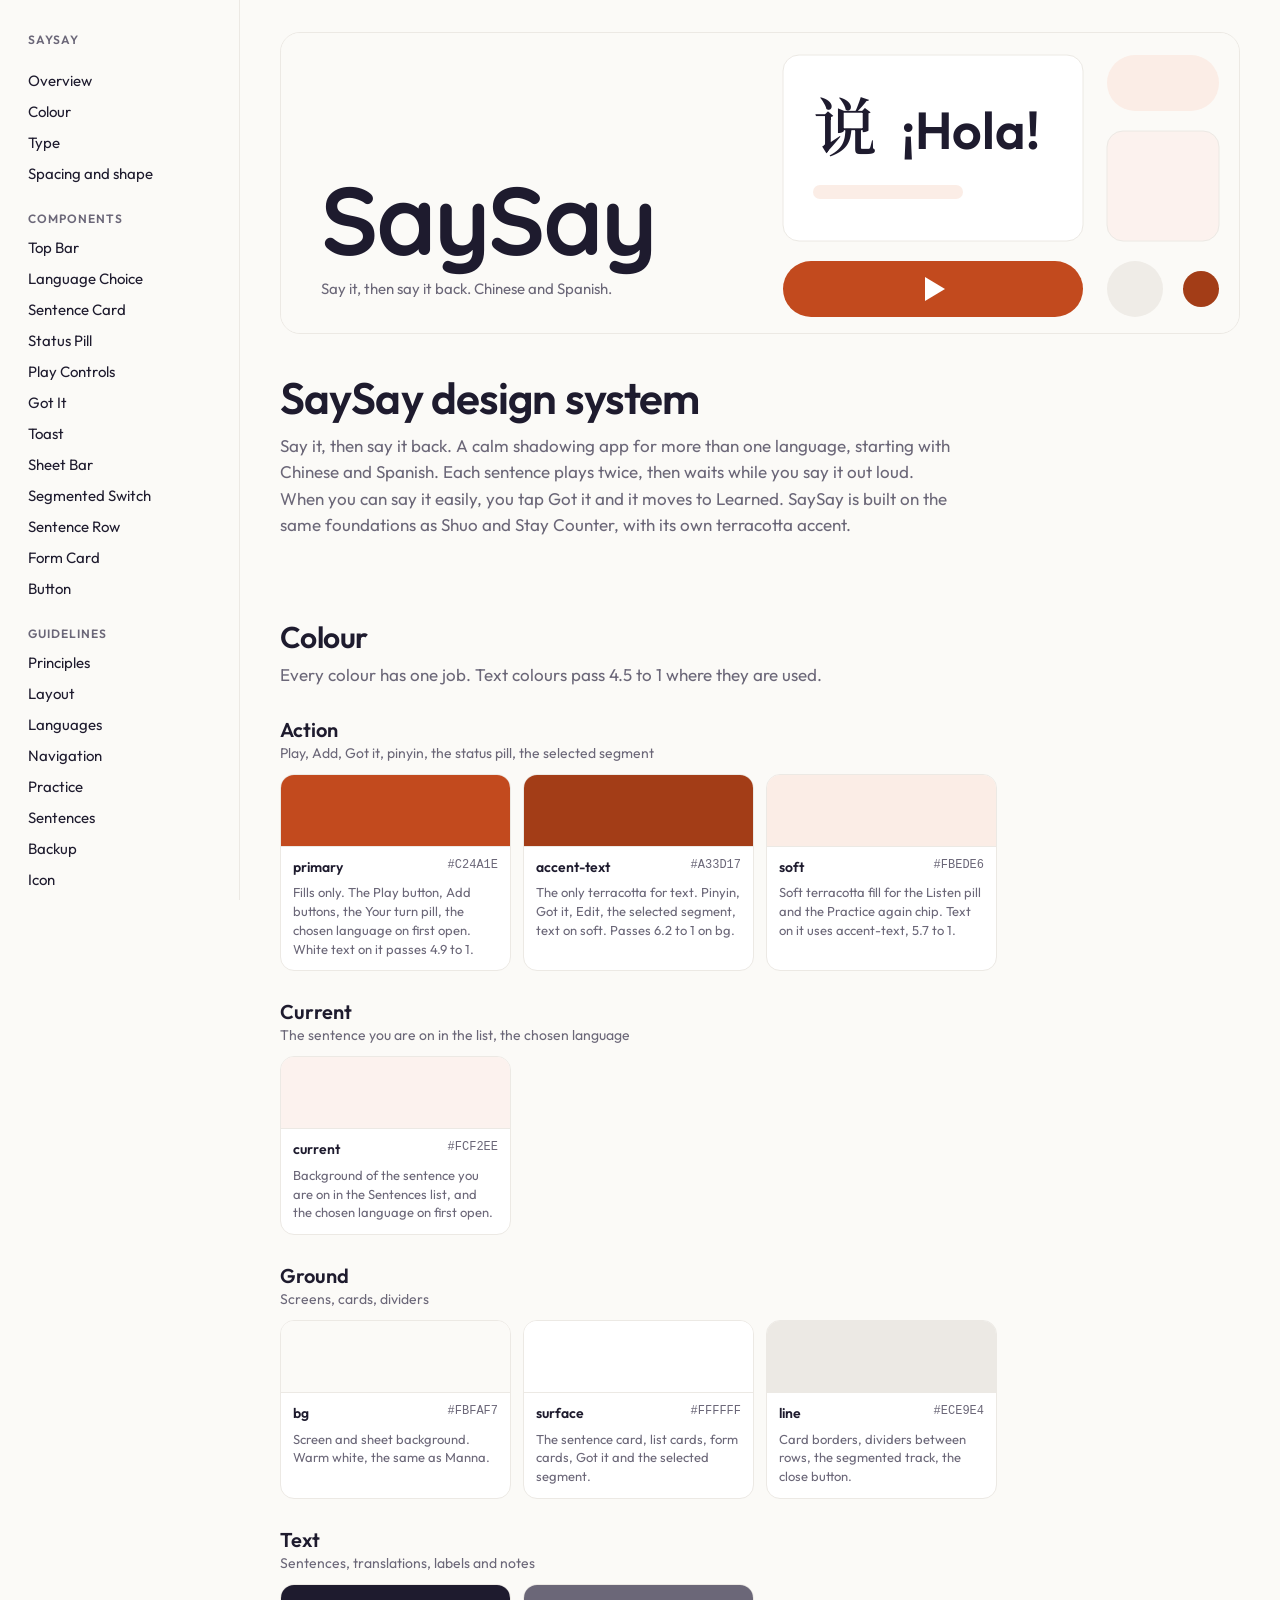
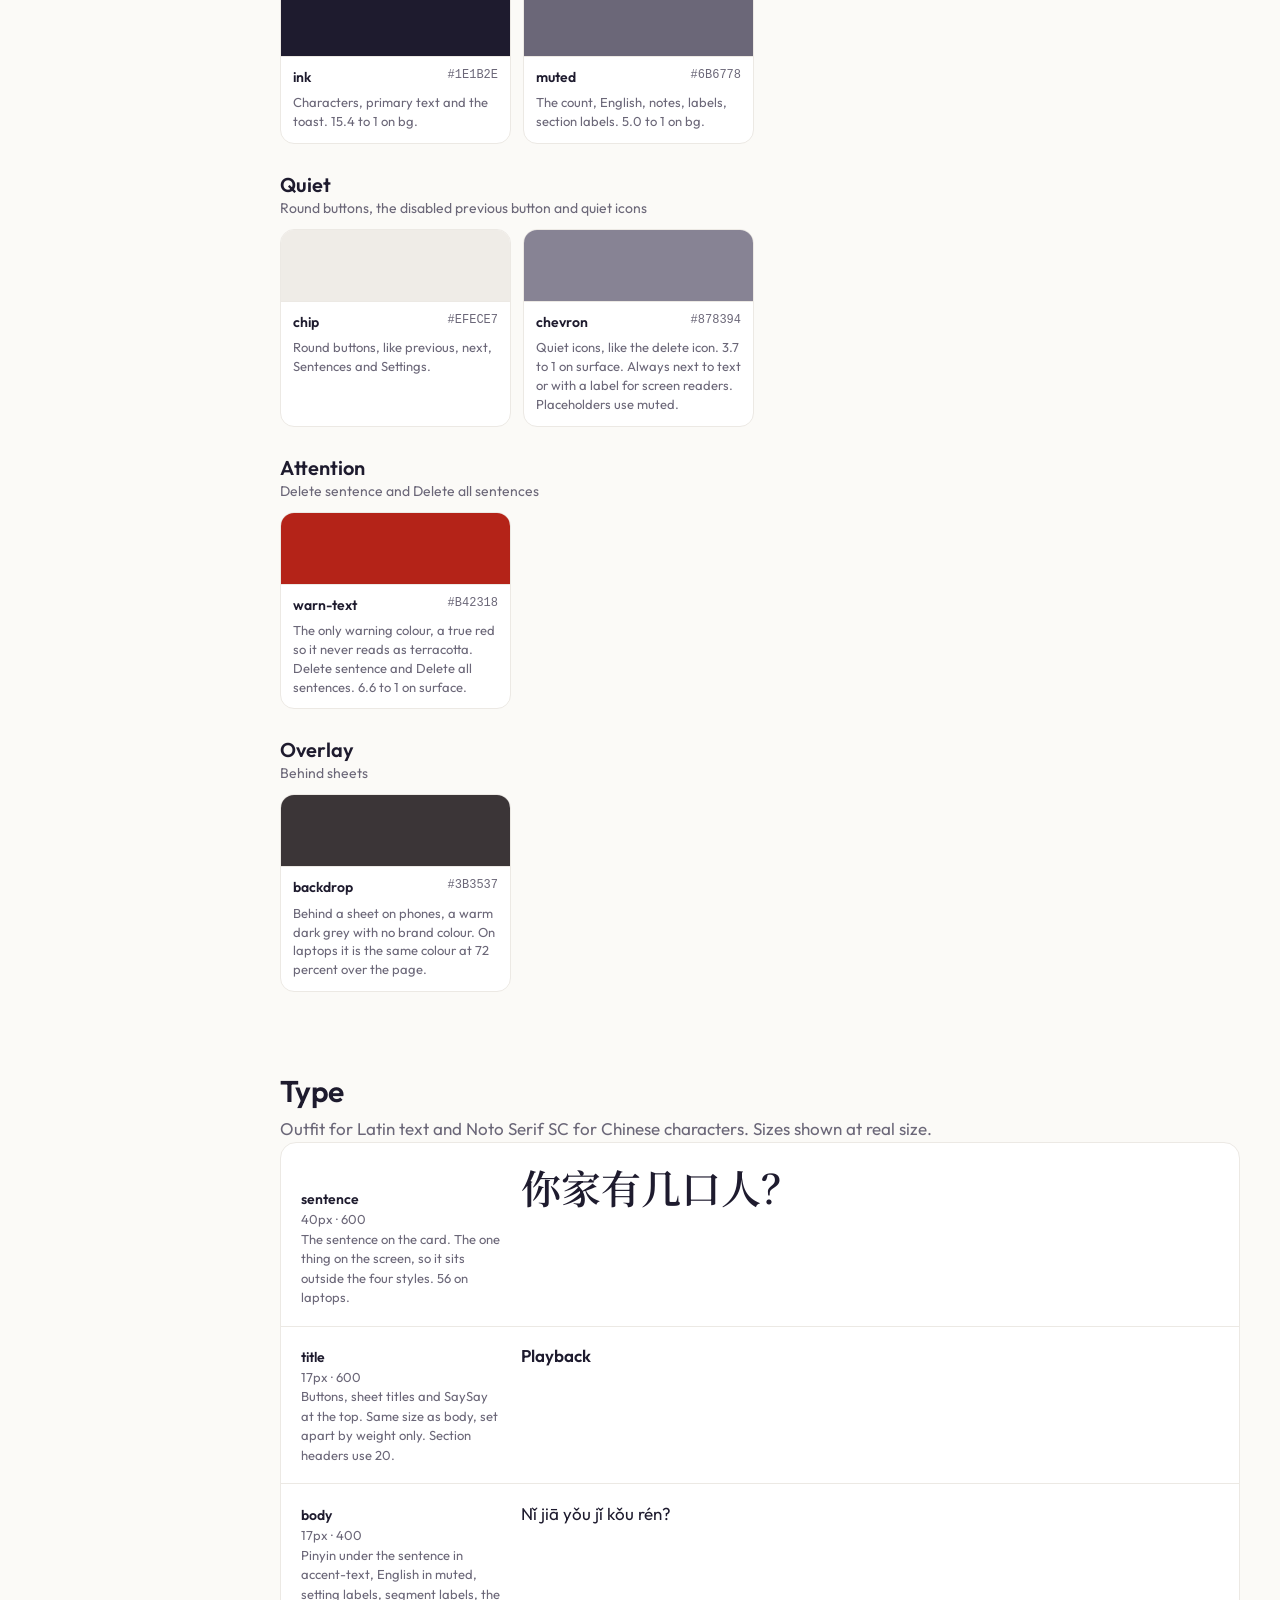
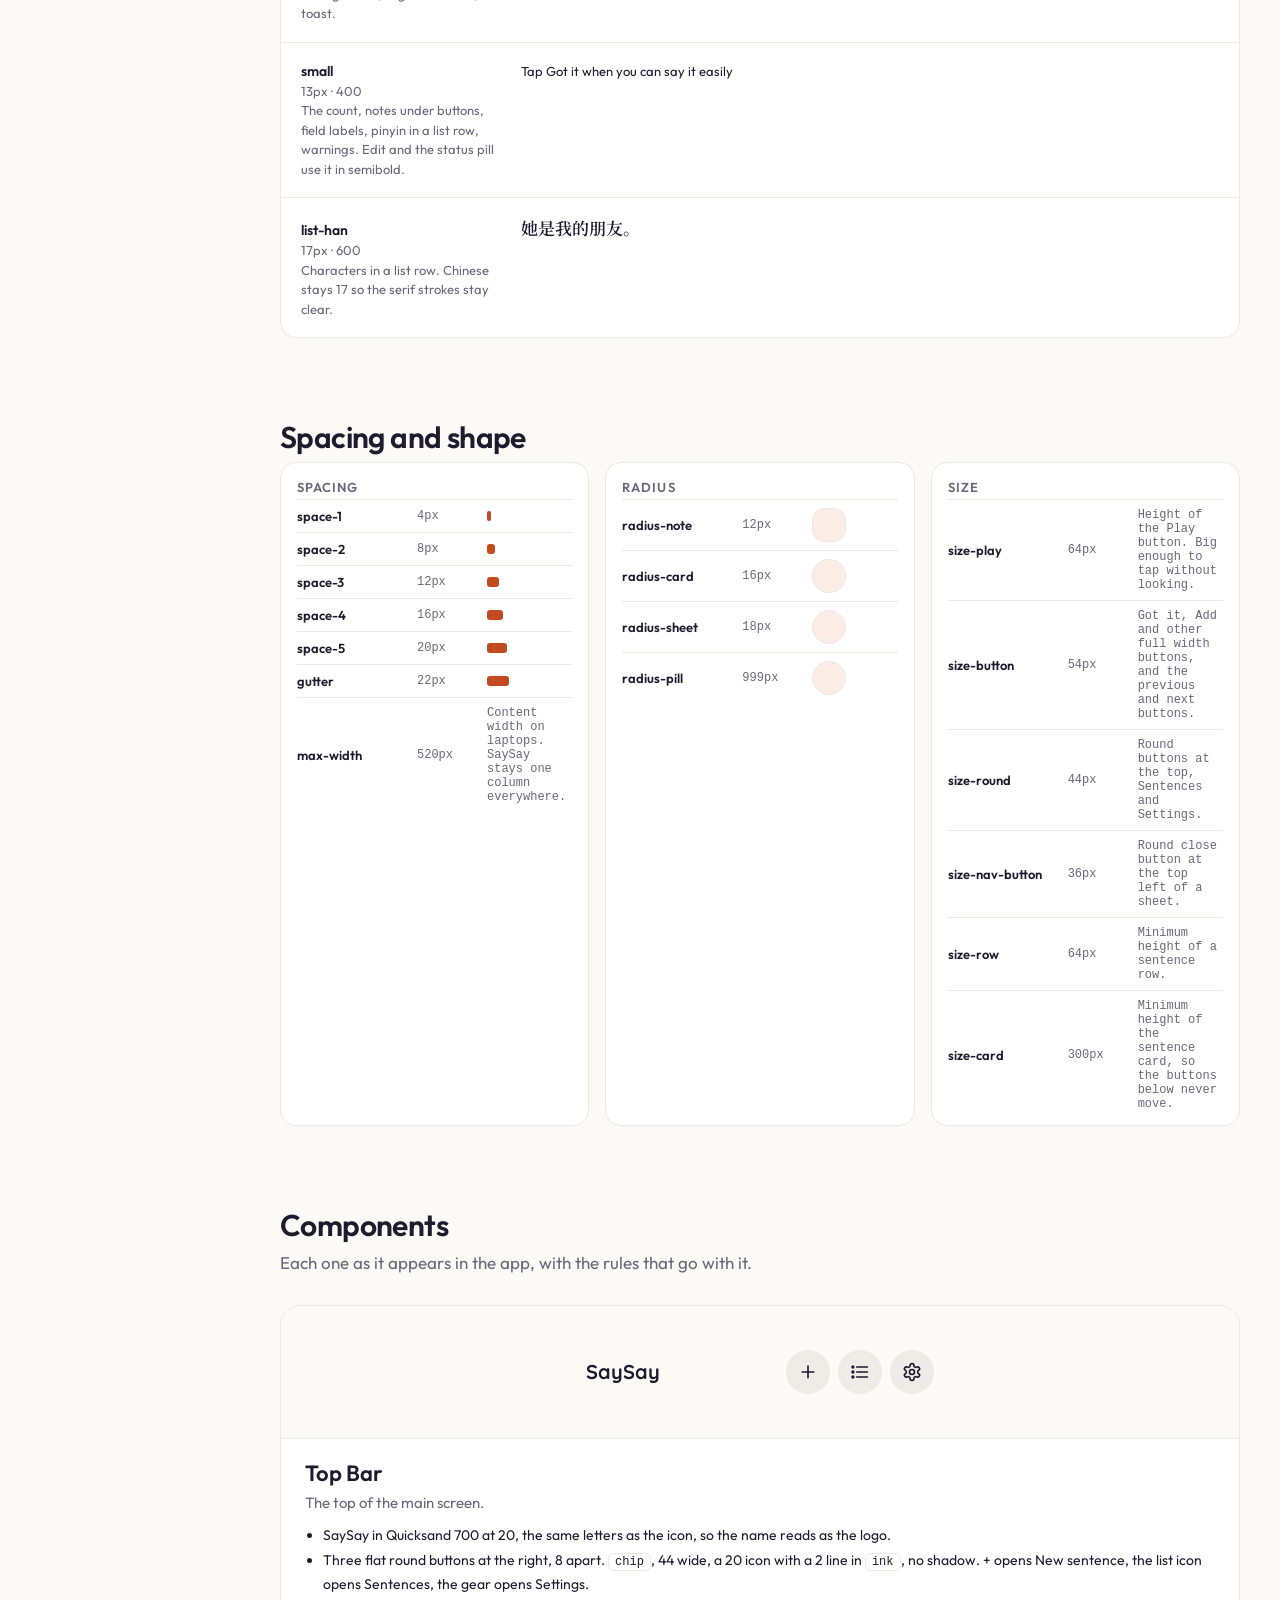
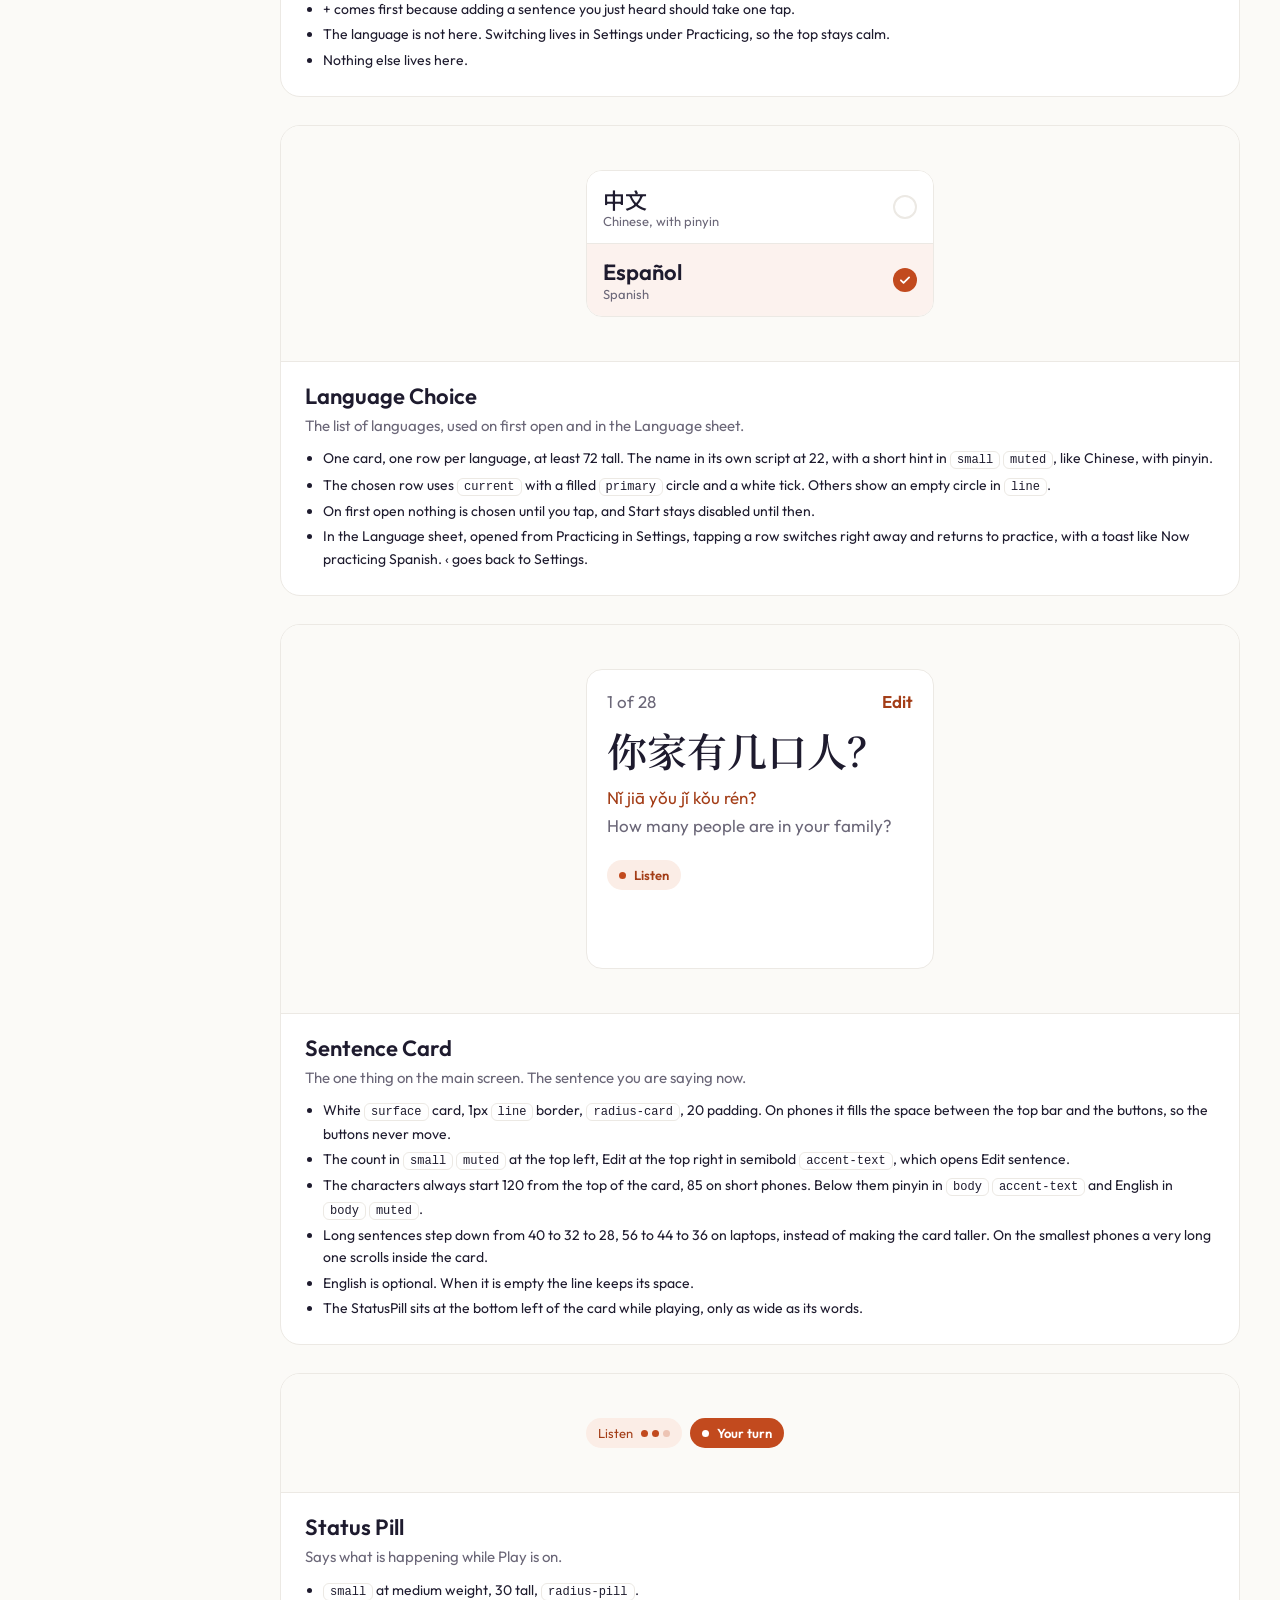
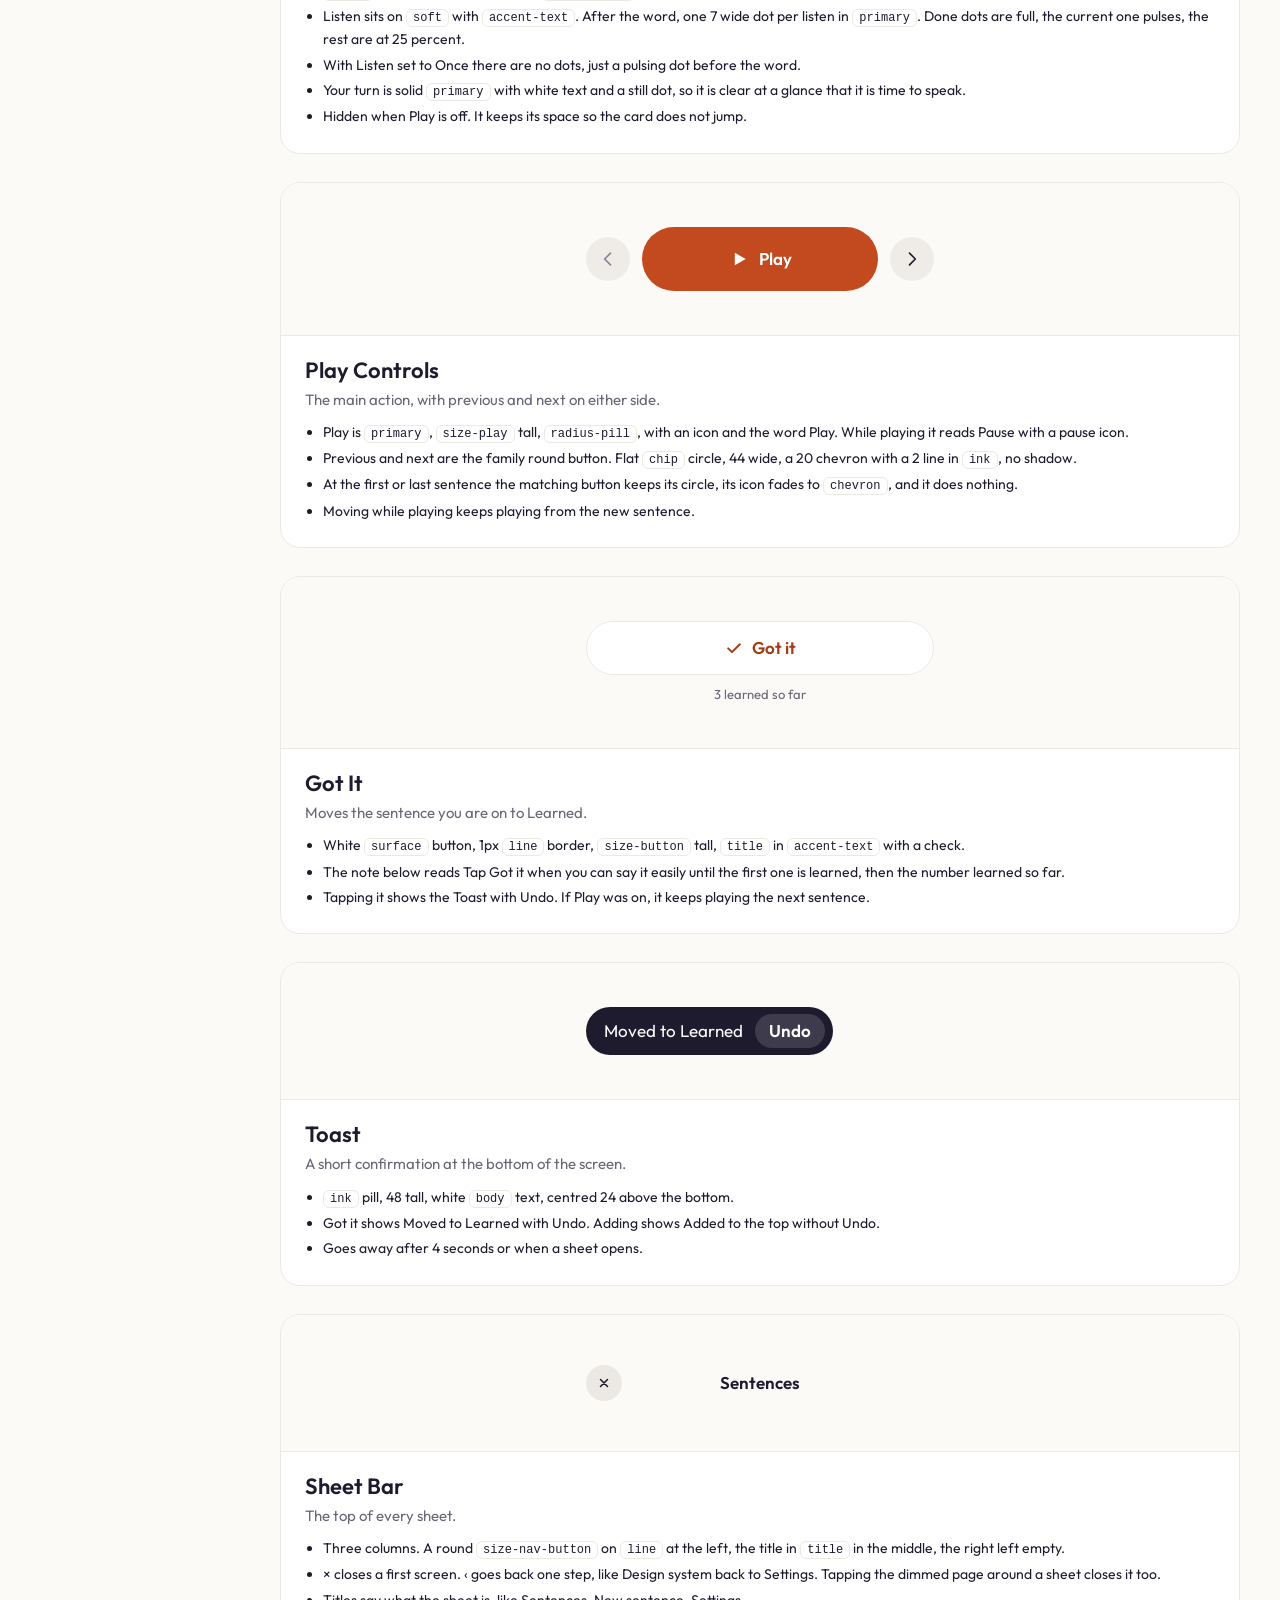
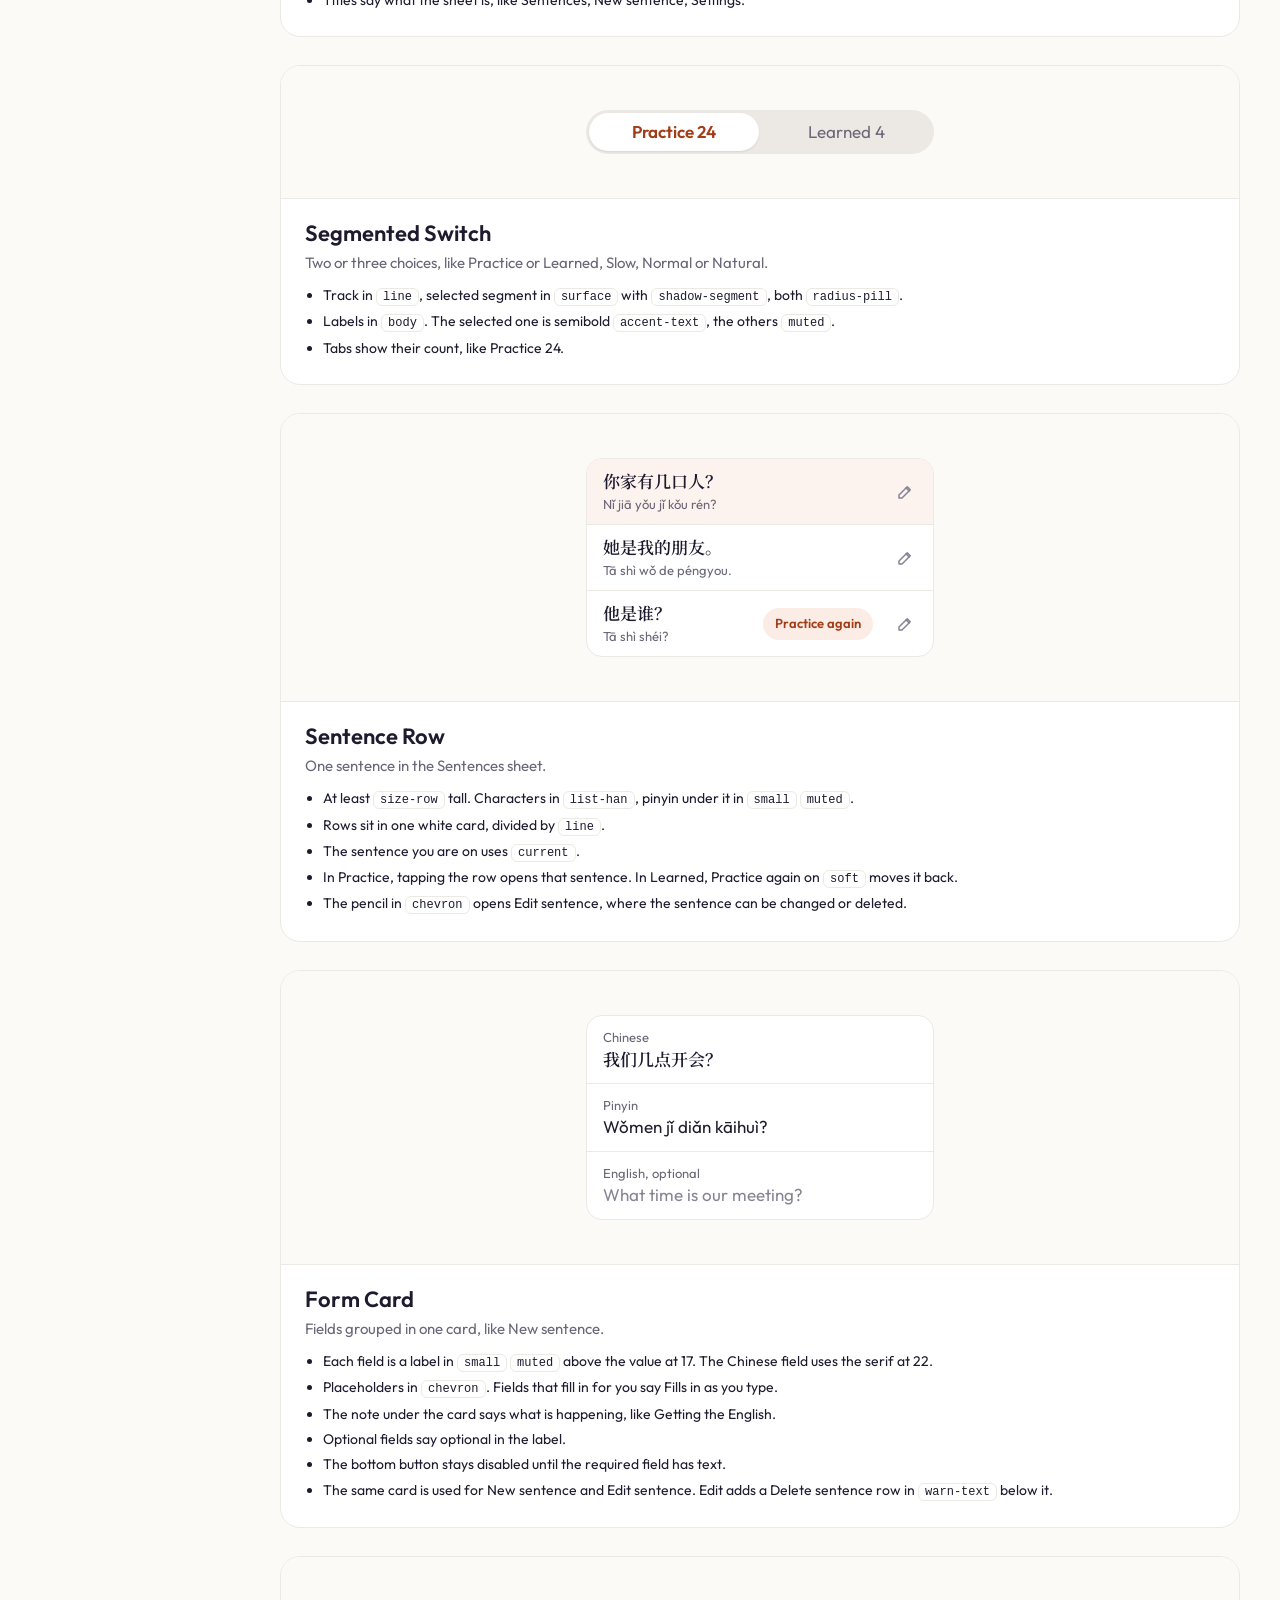
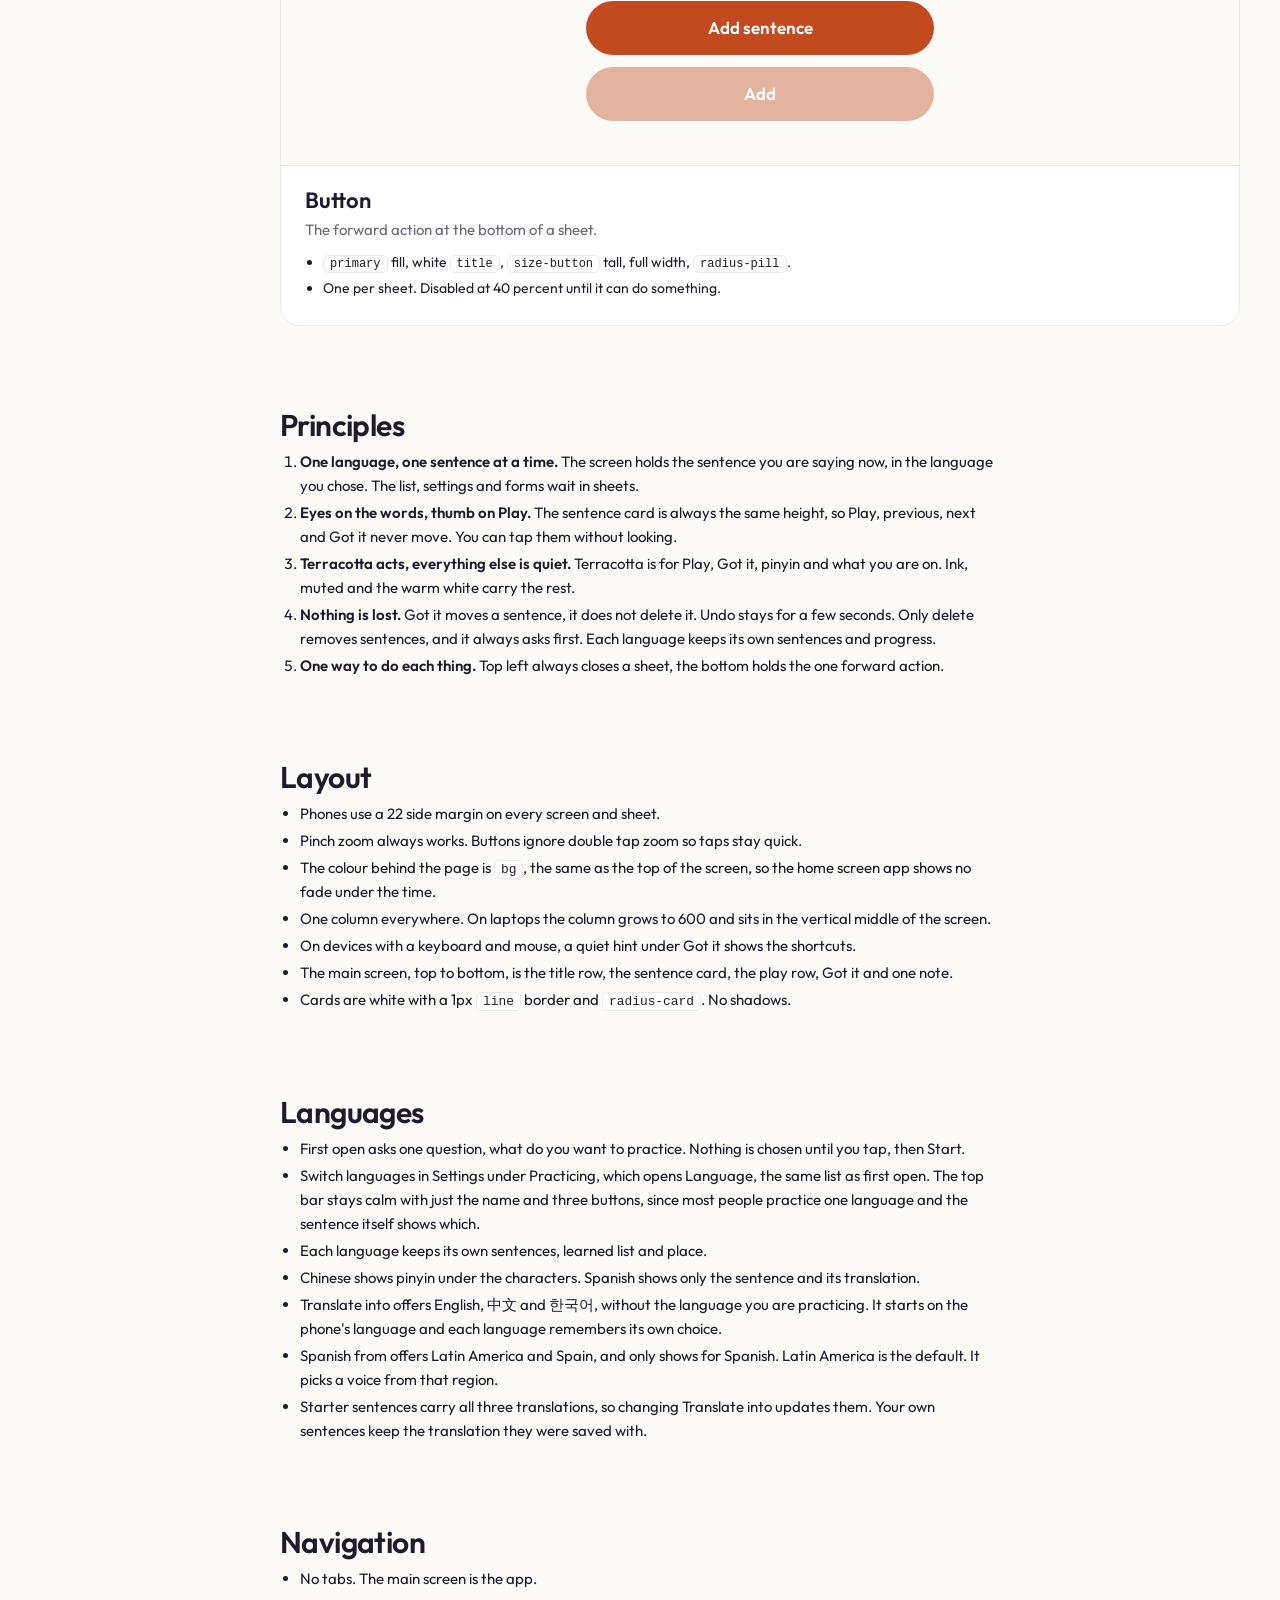
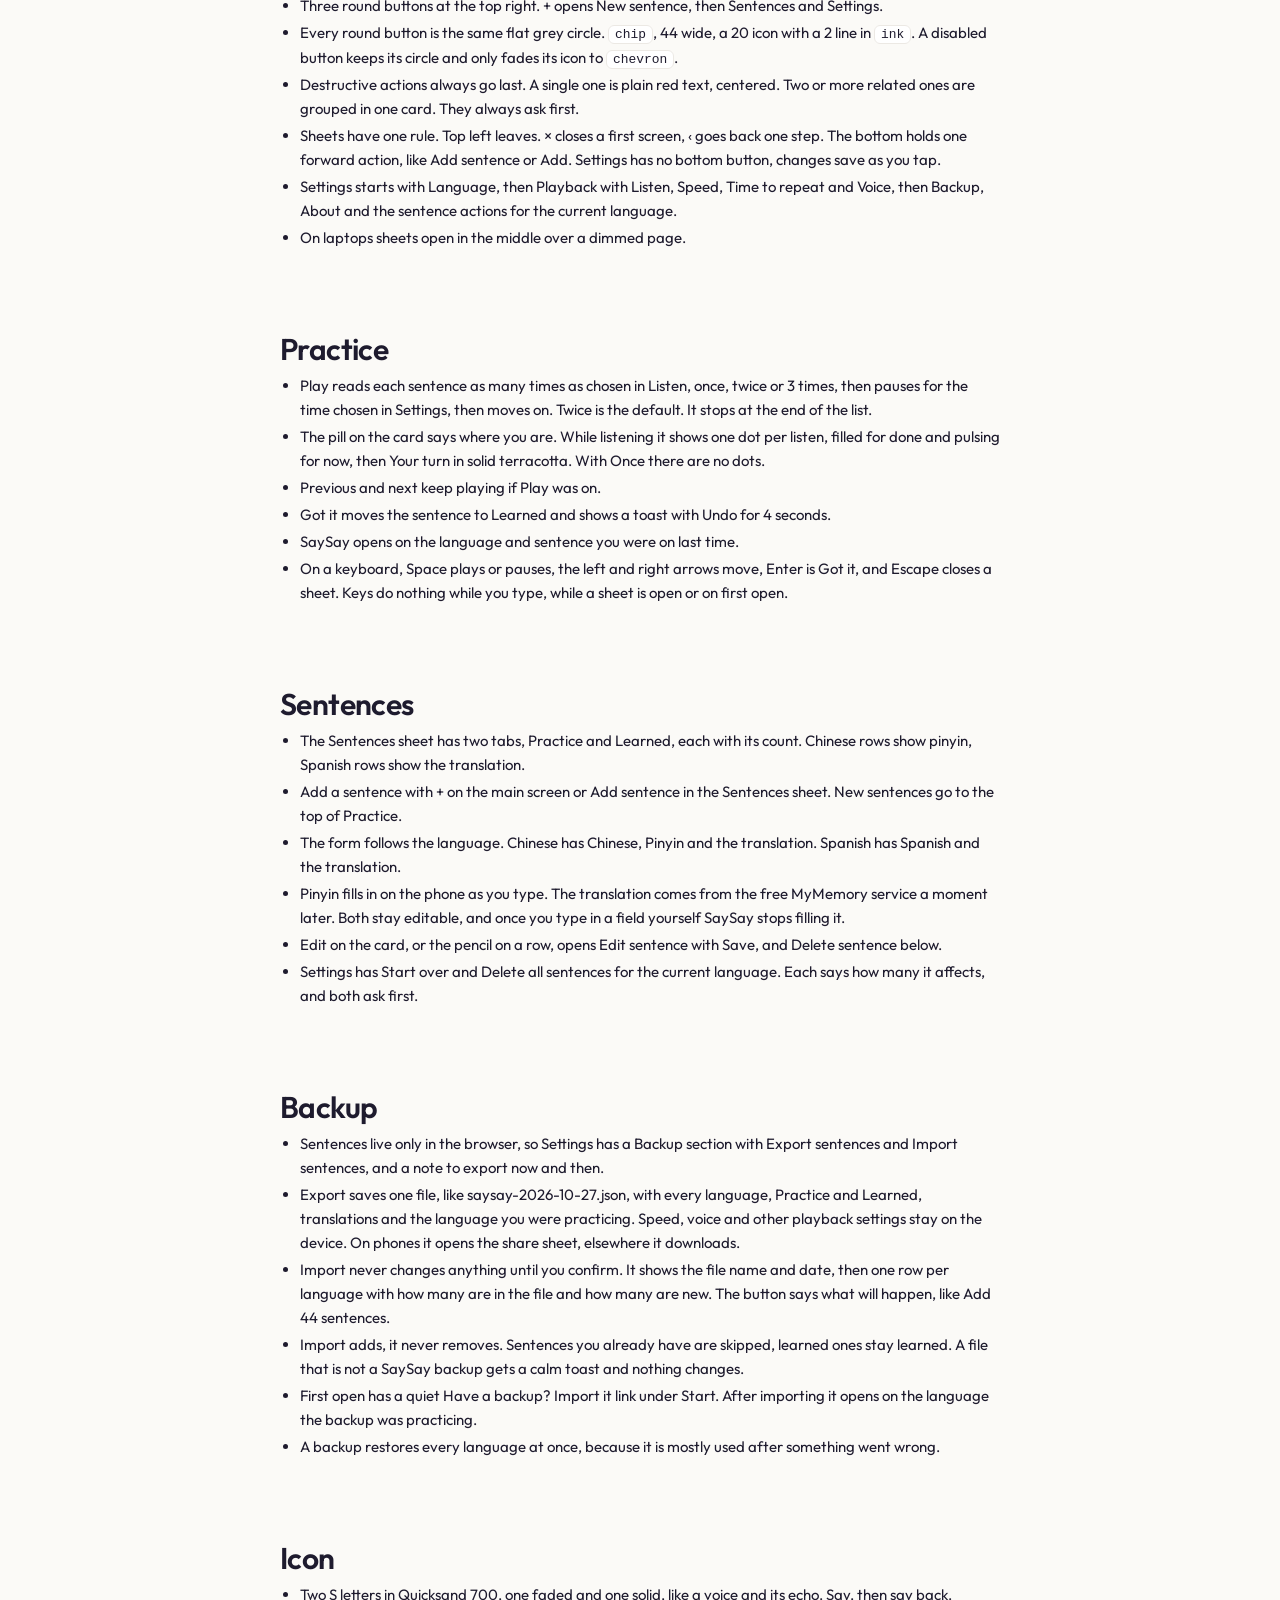
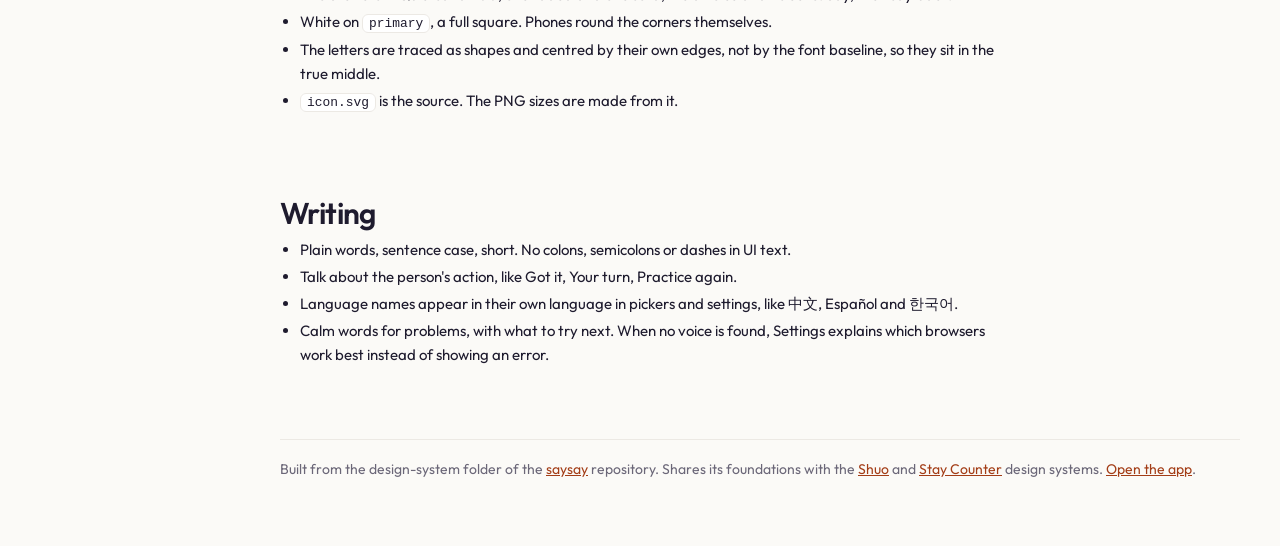
==== commit 5bf32d64: "Settings uses a gear, the same as Stay Counter Co-Authored-By: Claude Opus 5.5 <noreply@anthropic.co" ====
--- a/design-system/index.html
+++ b/design-system/index.html
@@ -175,9 +175,9 @@
 <div style="font-family:var(--font-sans);background:var(--bg);color:var(--ink);padding:16px;max-width:380px;width:100%">
 <div style="display:flex;align-items:center;justify-content:space-between;height:44px">
 <div style="display:flex;align-items:center;gap:10px"><b style="font-family:var(--font-mark);font-weight:700;font-size:20px">SaySay</b></div>
-<div style="display:flex;gap:8px"><button type="button" aria-label="Add sentence" style="width:44px;height:44px;border-radius:999px;border:0;background:var(--chip);color:var(--ink);display:flex;align-items:center;justify-content:center"><svg width="20" height="20" viewBox="0 0 24 24" fill="none" stroke="currentColor" stroke-width="2" stroke-linecap="round"><path d="M12 5v14M5 12h14"/></svg></button><button type="button" aria-label="Sentences" style="width:44px;height:44px;border-radius:999px;border:0;background:var(--chip);color:var(--ink);display:flex;align-items:center;justify-content:center"><svg width="20" height="20" viewBox="0 0 24 24" fill="none" stroke="currentColor" stroke-width="2" stroke-linecap="round"><path d="M8 6h13M8 12h13M8 18h13"/><circle cx="3.5" cy="6" r="1" fill="currentColor"/><circle cx="3.5" cy="12" r="1" fill="currentColor"/><circle cx="3.5" cy="18" r="1" fill="currentColor"/></svg></button><button type="button" aria-label="Settings" style="width:44px;height:44px;border-radius:999px;border:0;background:var(--chip);color:var(--ink);display:flex;align-items:center;justify-content:center"><svg width="20" height="20" viewBox="0 0 24 24" fill="none" stroke="currentColor" stroke-width="2" stroke-linecap="round"><path d="M4 7h10M18 7h2M4 17h4M12 17h8"/><circle cx="16" cy="7" r="2"/><circle cx="10" cy="17" r="2"/></svg></button></div>
-</div></div>
-</div><div class="guide"><h3>Top Bar</h3><p class="lead">The top of the main screen.</p><ul><li>SaySay in Quicksand 700 at 20, the same letters as the icon, so the name reads as the logo.</li><li>Three flat round buttons at the right, 8 apart. <code>chip</code>, 44 wide, a 20 icon with a 2 line in <code>ink</code>, no shadow. + opens New sentence, the list icon opens Sentences, the sliders icon opens Settings.</li><li>+ comes first because adding a sentence you just heard should take one tap.</li><li>The language is not here. Switching lives in Settings under Practicing, so the top stays calm.</li><li>Nothing else lives here.</li></ul></div></section>
+<div style="display:flex;gap:8px"><button type="button" aria-label="Add sentence" style="width:44px;height:44px;border-radius:999px;border:0;background:var(--chip);color:var(--ink);display:flex;align-items:center;justify-content:center"><svg width="20" height="20" viewBox="0 0 24 24" fill="none" stroke="currentColor" stroke-width="2" stroke-linecap="round"><path d="M12 5v14M5 12h14"/></svg></button><button type="button" aria-label="Sentences" style="width:44px;height:44px;border-radius:999px;border:0;background:var(--chip);color:var(--ink);display:flex;align-items:center;justify-content:center"><svg width="20" height="20" viewBox="0 0 24 24" fill="none" stroke="currentColor" stroke-width="2" stroke-linecap="round"><path d="M8 6h13M8 12h13M8 18h13"/><circle cx="3.5" cy="6" r="1" fill="currentColor"/><circle cx="3.5" cy="12" r="1" fill="currentColor"/><circle cx="3.5" cy="18" r="1" fill="currentColor"/></svg></button><button type="button" aria-label="Settings" style="width:44px;height:44px;border-radius:999px;border:0;background:var(--chip);color:var(--ink);display:flex;align-items:center;justify-content:center"><svg width="20" height="20" viewBox="0 0 24 24" fill="none" stroke="currentColor" stroke-width="2" stroke-linecap="round"><path d="M12.22 2h-.44a2 2 0 0 0-2 2v.18a2 2 0 0 1-1 1.73l-.43.25a2 2 0 0 1-2 0l-.15-.08a2 2 0 0 0-2.73.73l-.22.38a2 2 0 0 0 .73 2.73l.15.1a2 2 0 0 1 1 1.72v.51a2 2 0 0 1-1 1.74l-.15.09a2 2 0 0 0-.73 2.73l.22.38a2 2 0 0 0 2.73.73l.15-.08a2 2 0 0 1 2 0l.43.25a2 2 0 0 1 1 1.73V20a2 2 0 0 0 2 2h.44a2 2 0 0 0 2-2v-.18a2 2 0 0 1 1-1.73l.43-.25a2 2 0 0 1 2 0l.15.08a2 2 0 0 0 2.73-.73l.22-.39a2 2 0 0 0-.73-2.73l-.15-.08a2 2 0 0 1-1-1.74v-.5a2 2 0 0 1 1-1.74l.15-.09a2 2 0 0 0 .73-2.73l-.22-.38a2 2 0 0 0-2.73-.73l-.15.08a2 2 0 0 1-2 0l-.43-.25a2 2 0 0 1-1-1.73V4a2 2 0 0 0-2-2z"/><circle cx="12" cy="12" r="3"/></svg></button></div>
+</div></div>
+</div><div class="guide"><h3>Top Bar</h3><p class="lead">The top of the main screen.</p><ul><li>SaySay in Quicksand 700 at 20, the same letters as the icon, so the name reads as the logo.</li><li>Three flat round buttons at the right, 8 apart. <code>chip</code>, 44 wide, a 20 icon with a 2 line in <code>ink</code>, no shadow. + opens New sentence, the list icon opens Sentences, the gear opens Settings.</li><li>+ comes first because adding a sentence you just heard should take one tap.</li><li>The language is not here. Switching lives in Settings under Practicing, so the top stays calm.</li><li>Nothing else lives here.</li></ul></div></section>
 <section class="comp" id="languagechoice"><div class="stage">
 
 <div style="--font-mark2:'Noto Sans SC','PingFang SC',sans-serif;font-family:var(--font-sans);background:var(--bg);color:var(--ink);padding:16px;max-width:380px;width:100%">
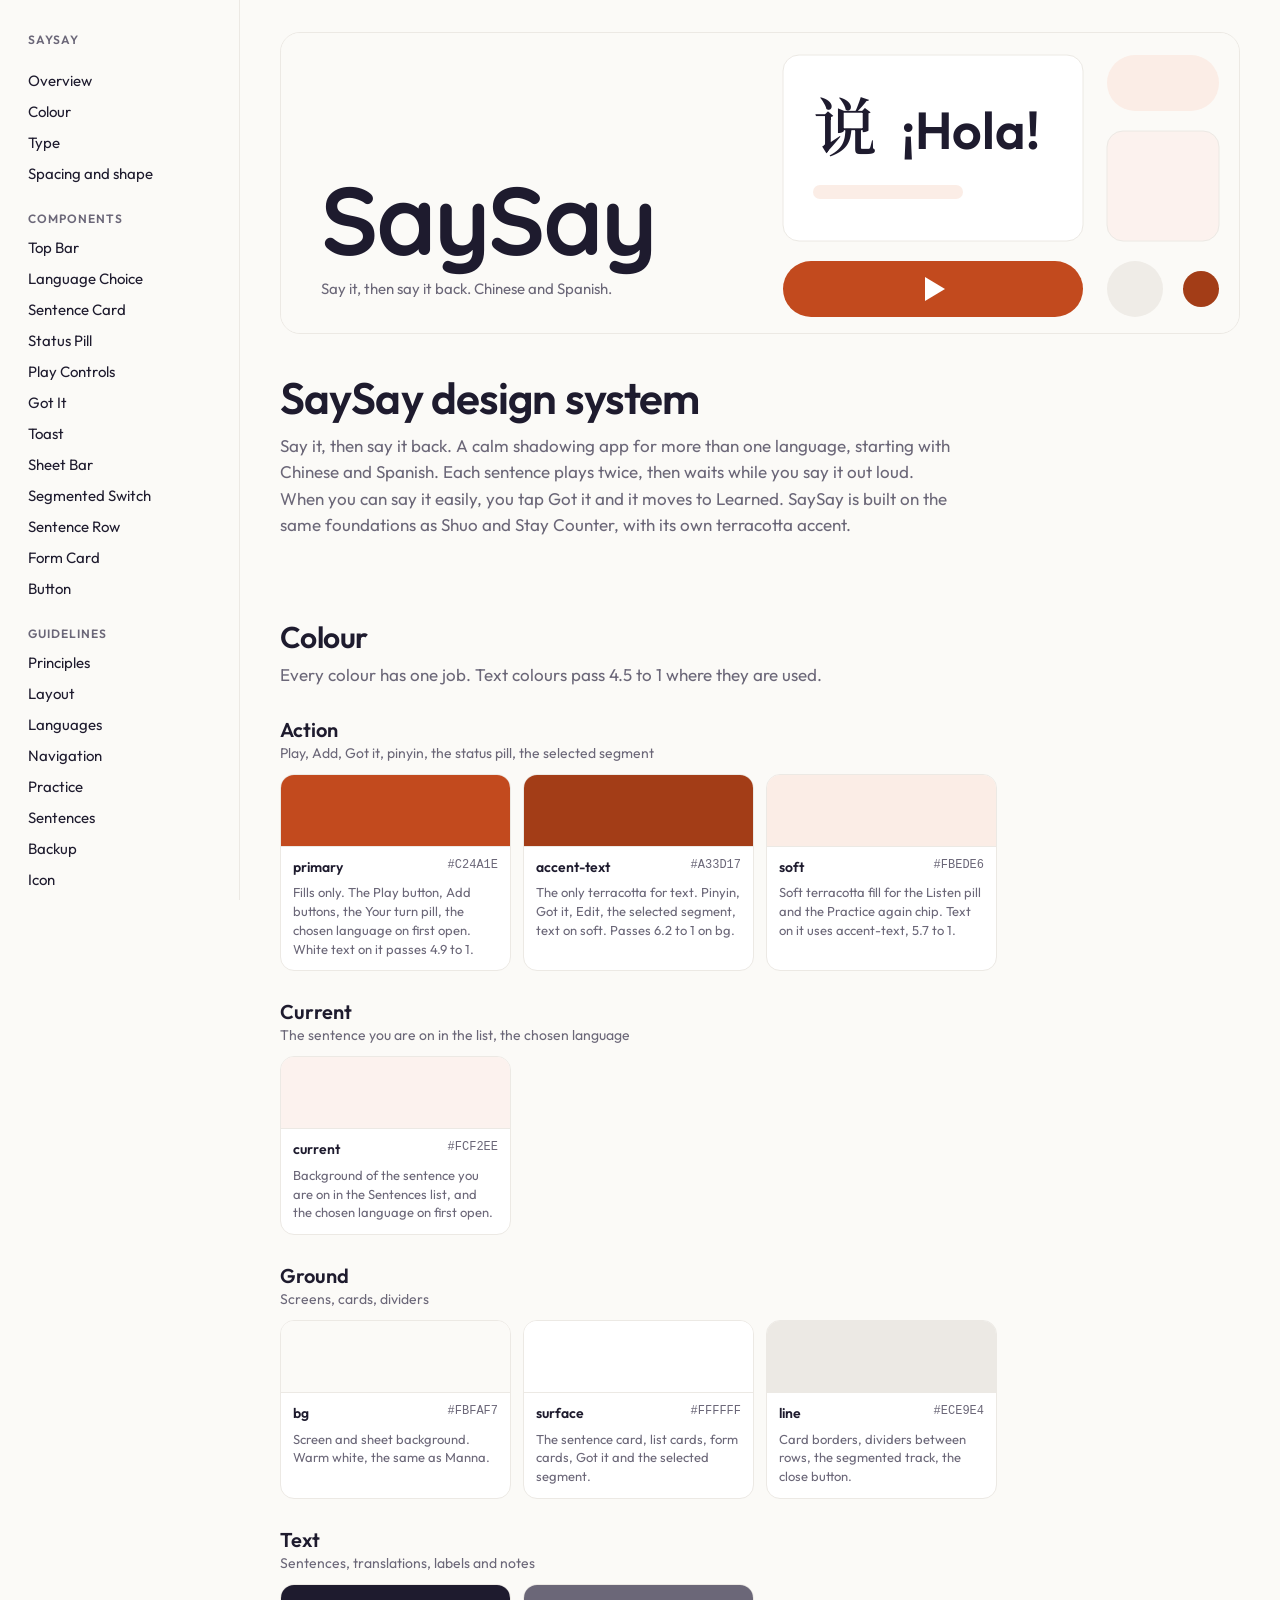
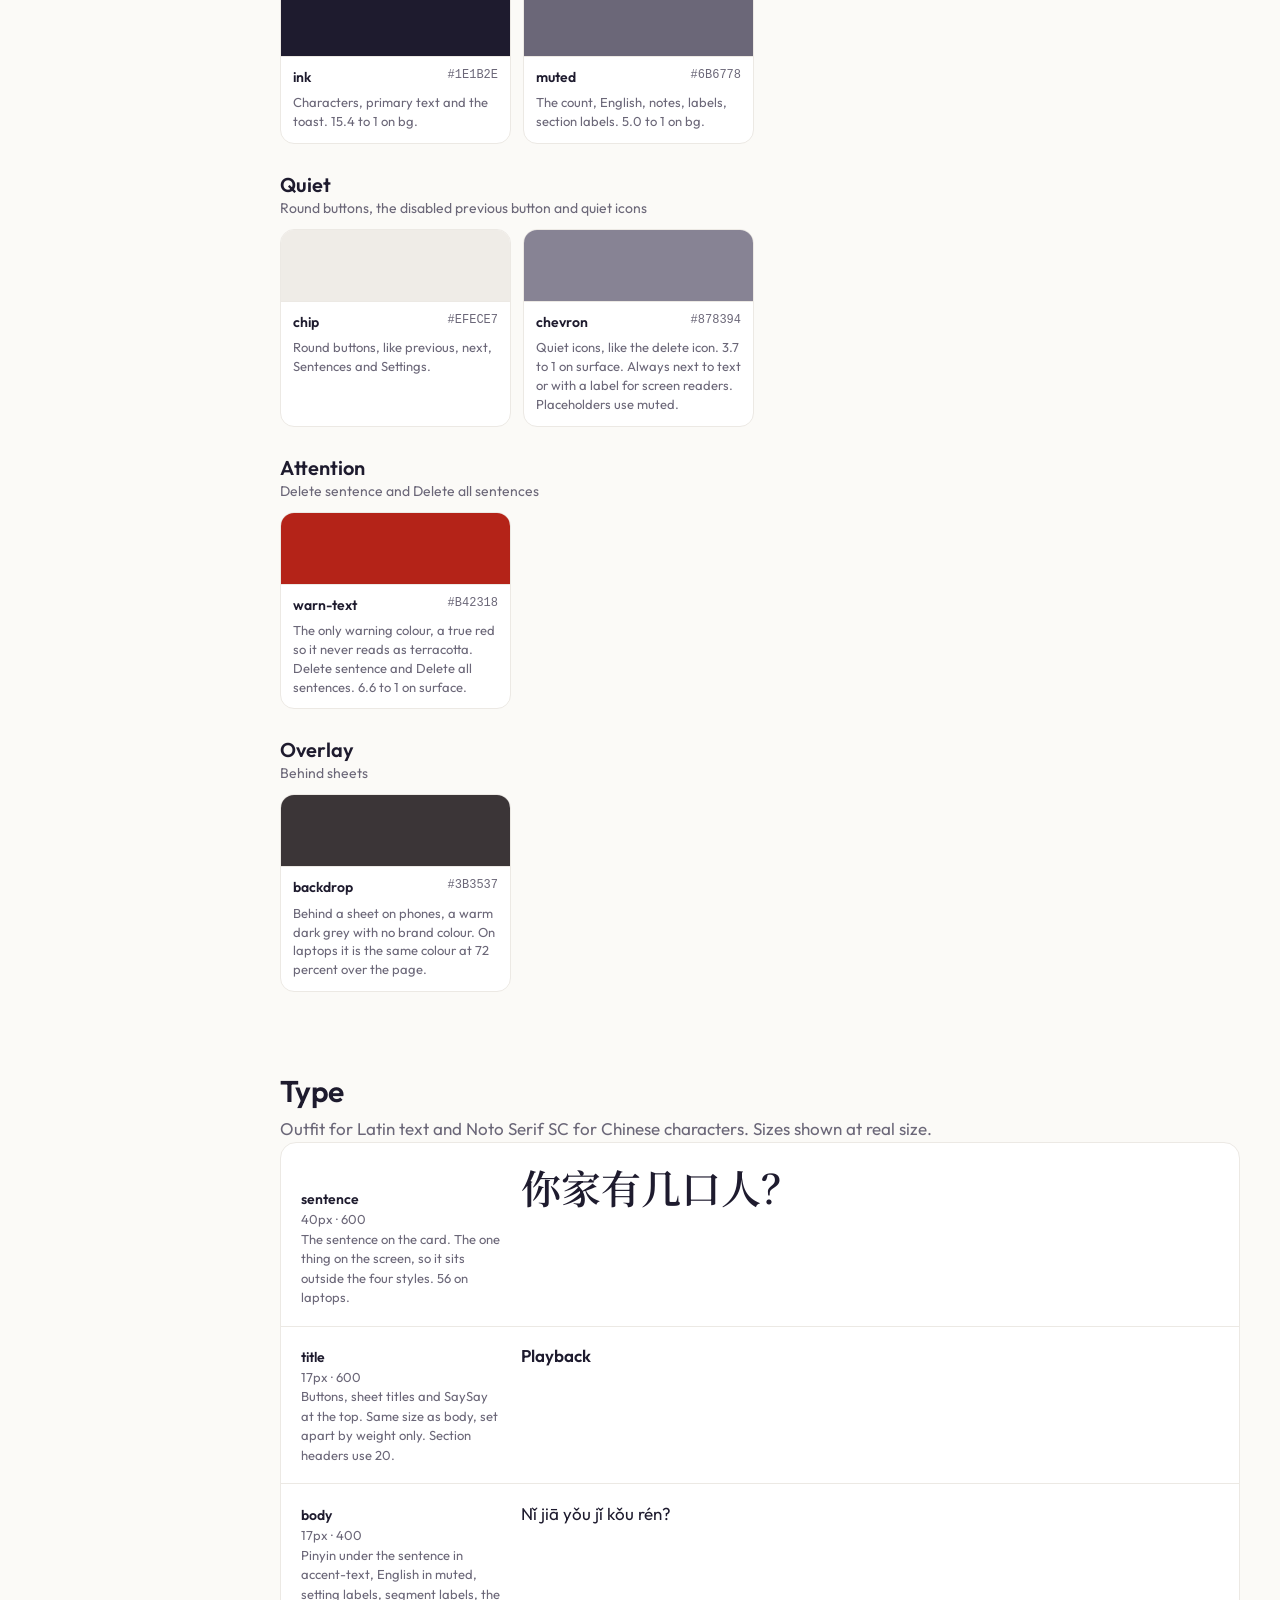
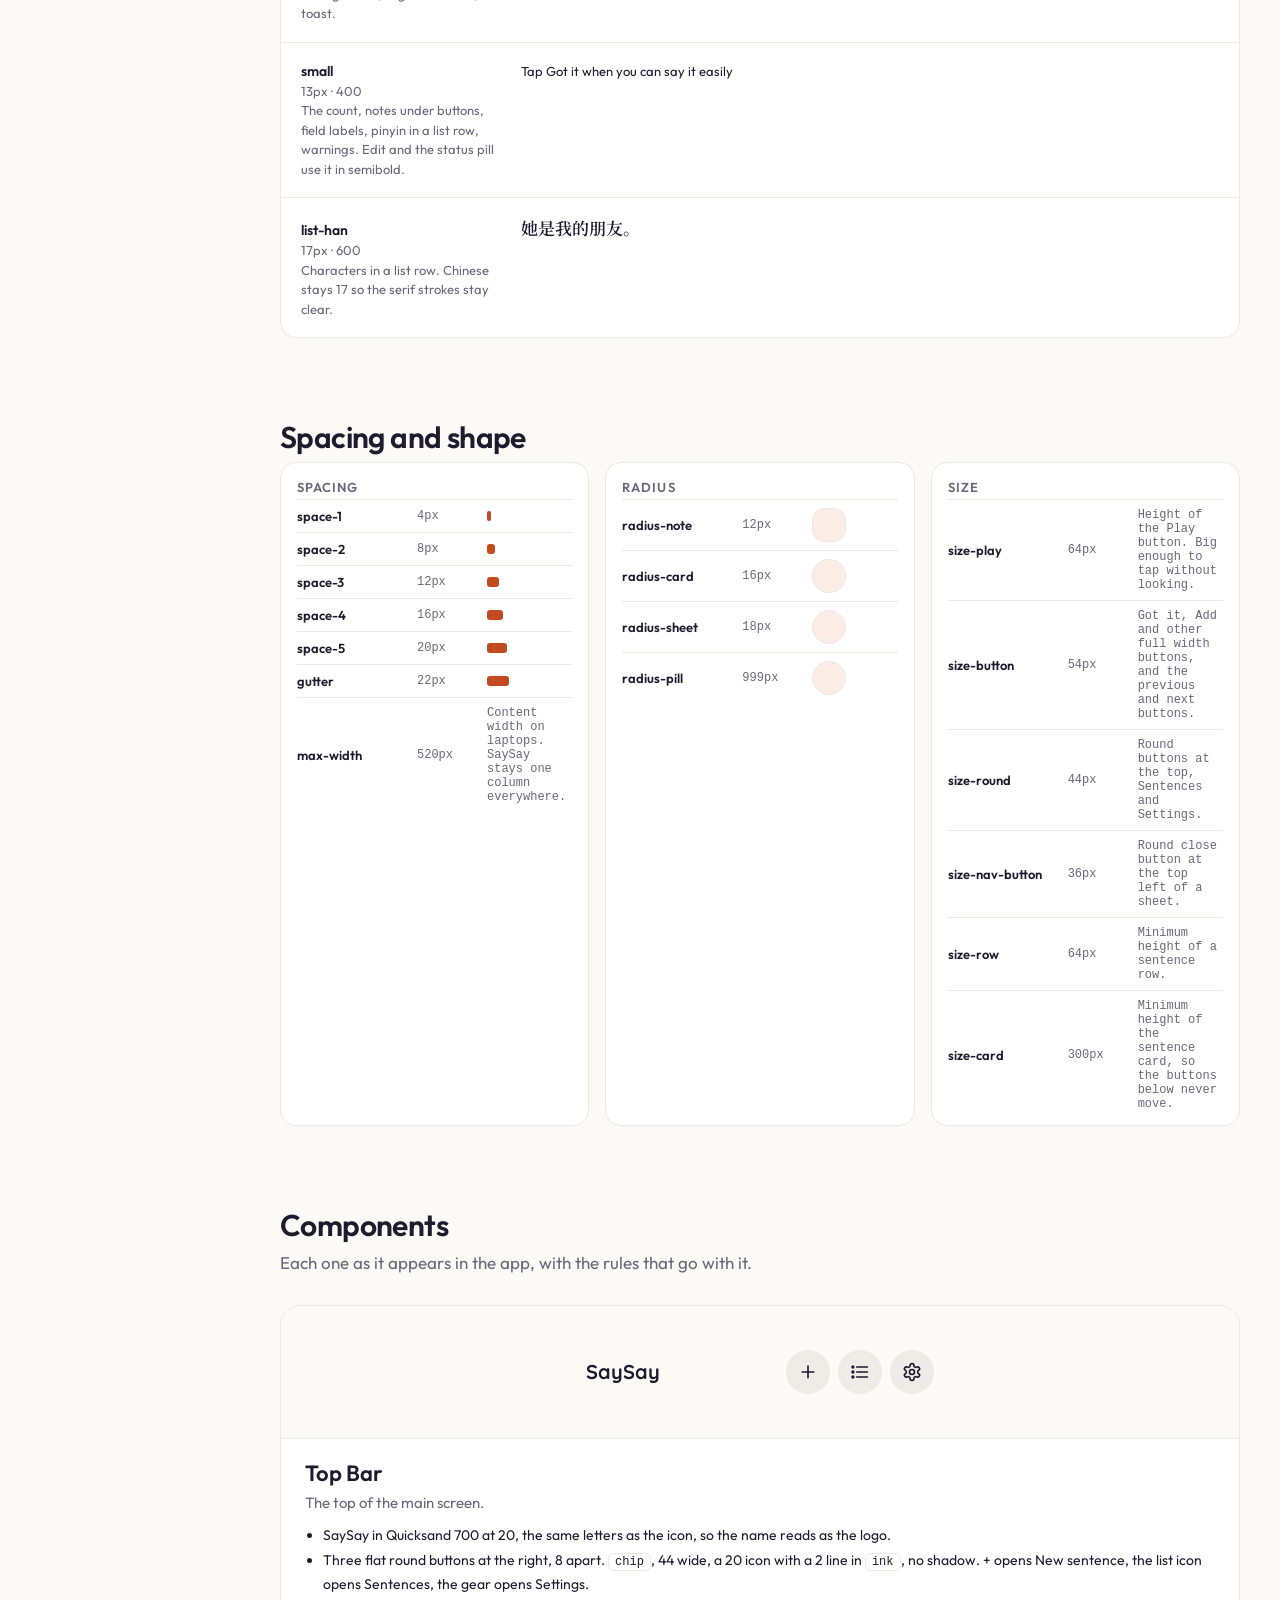
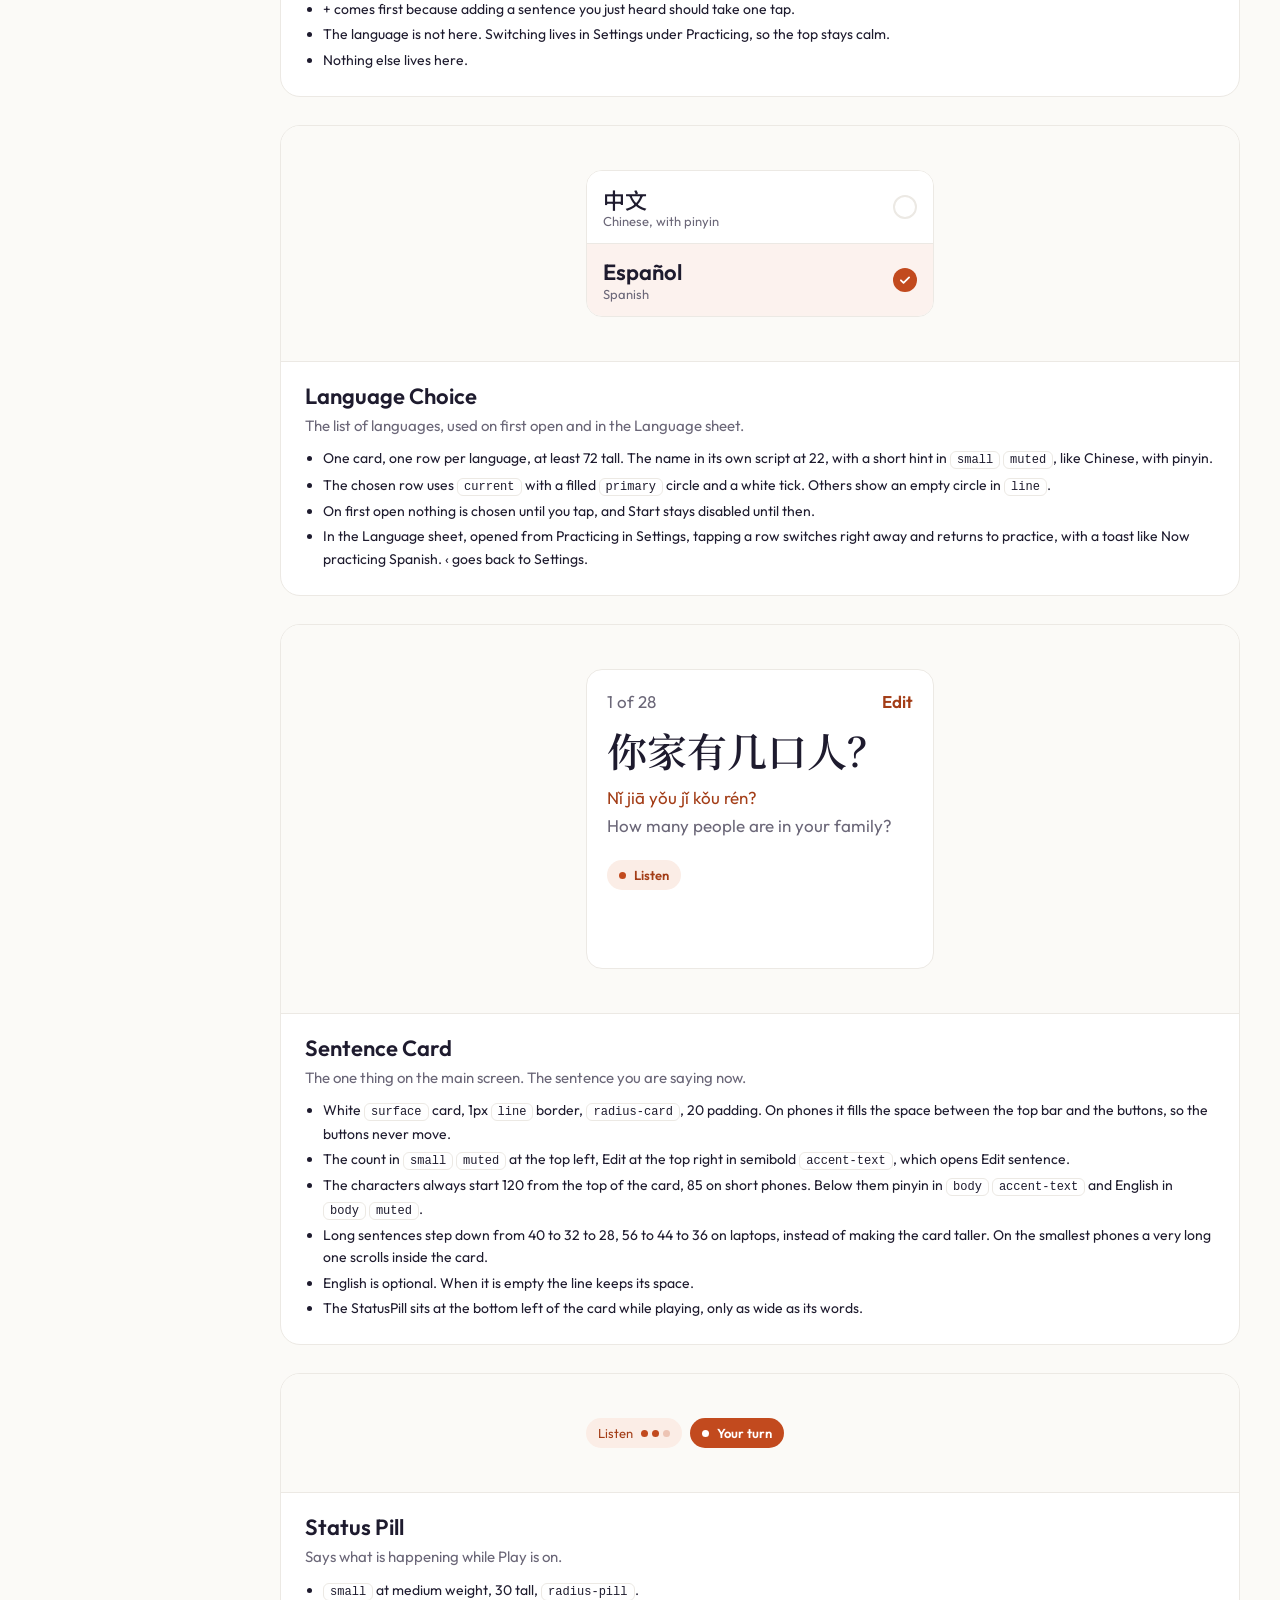
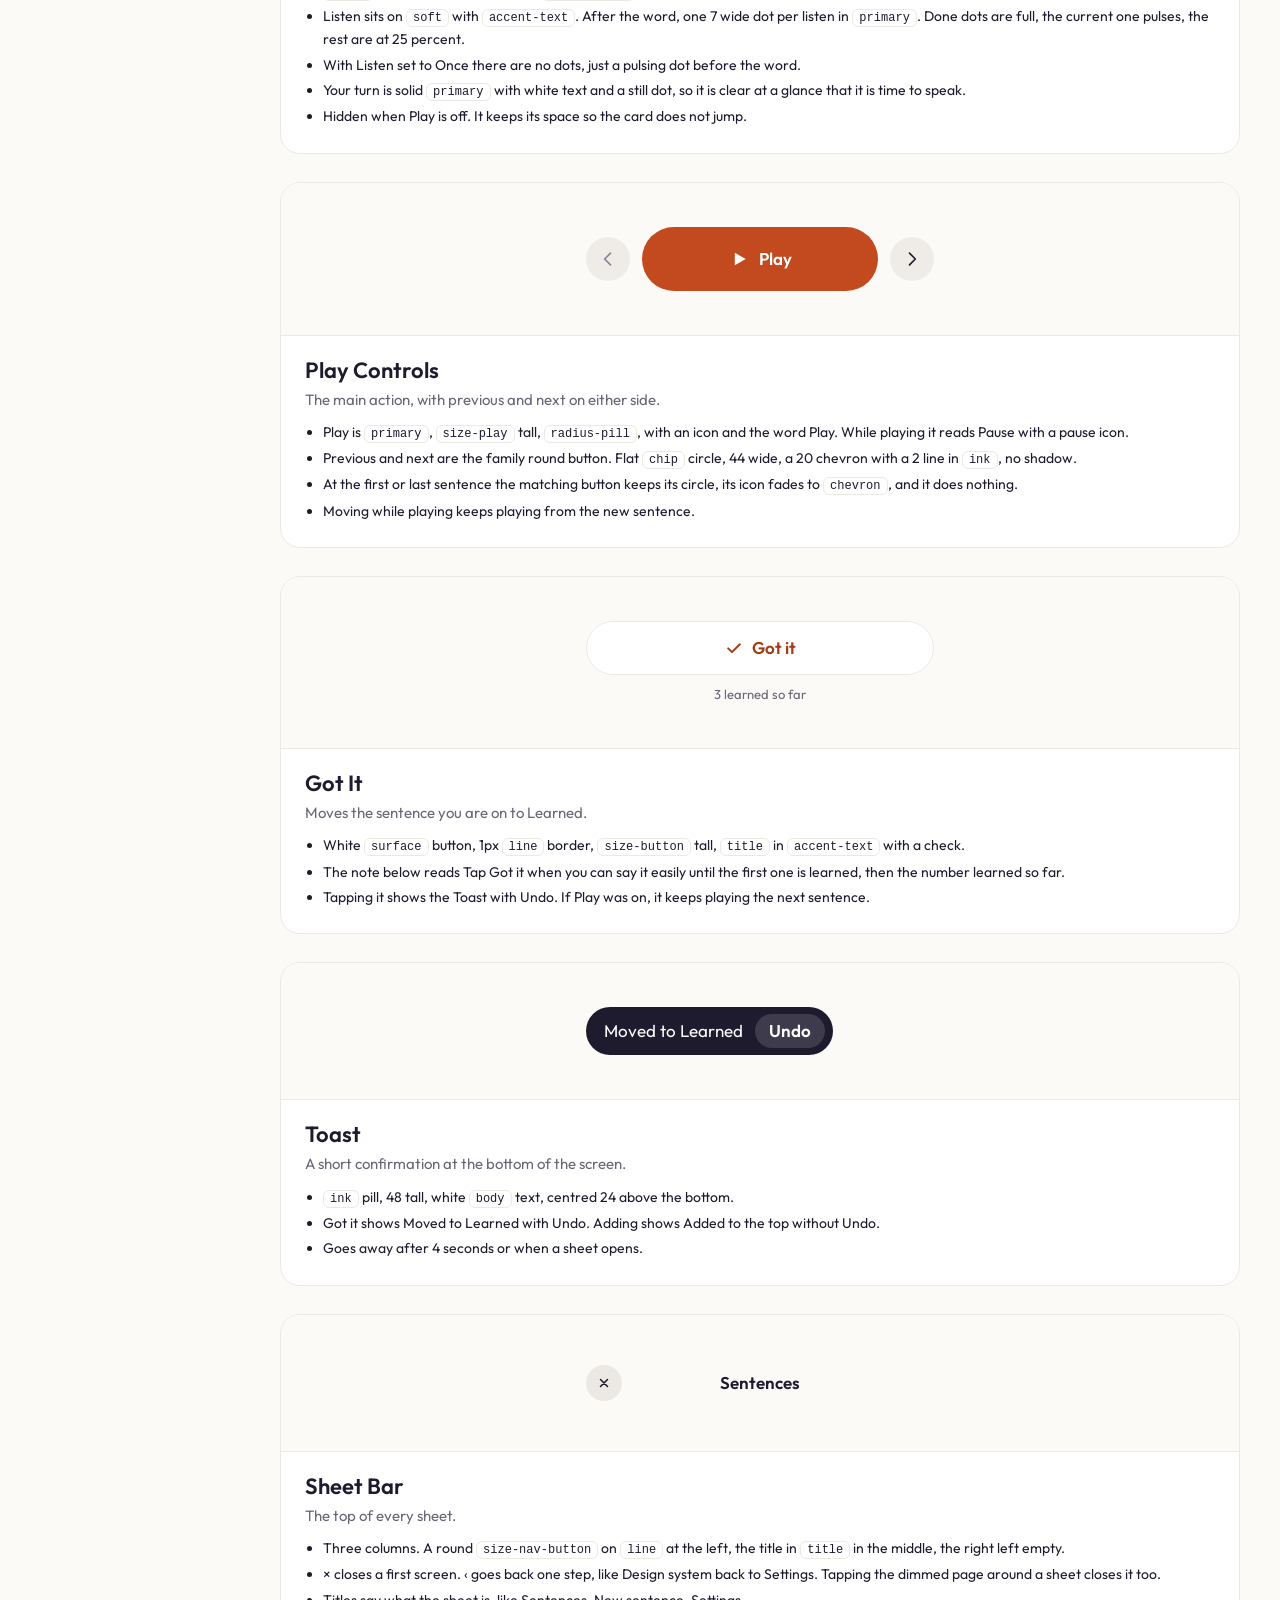
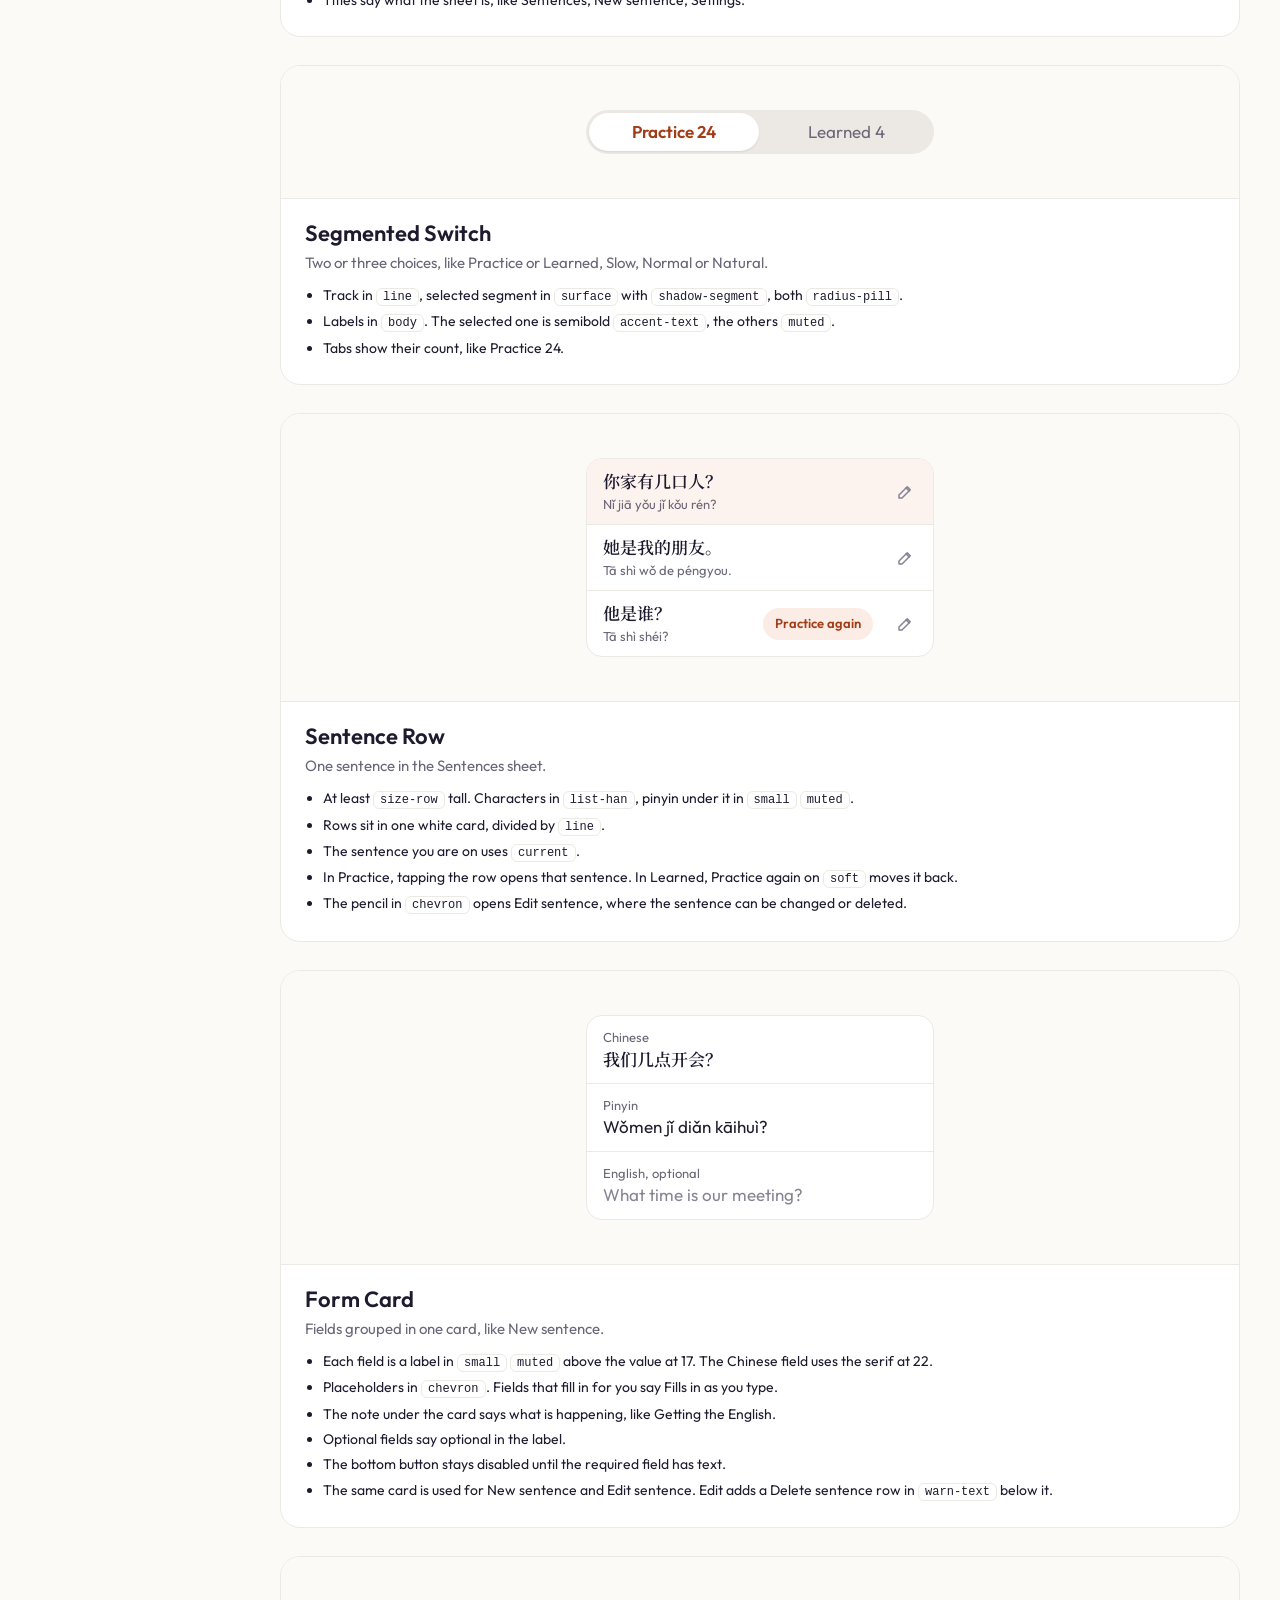
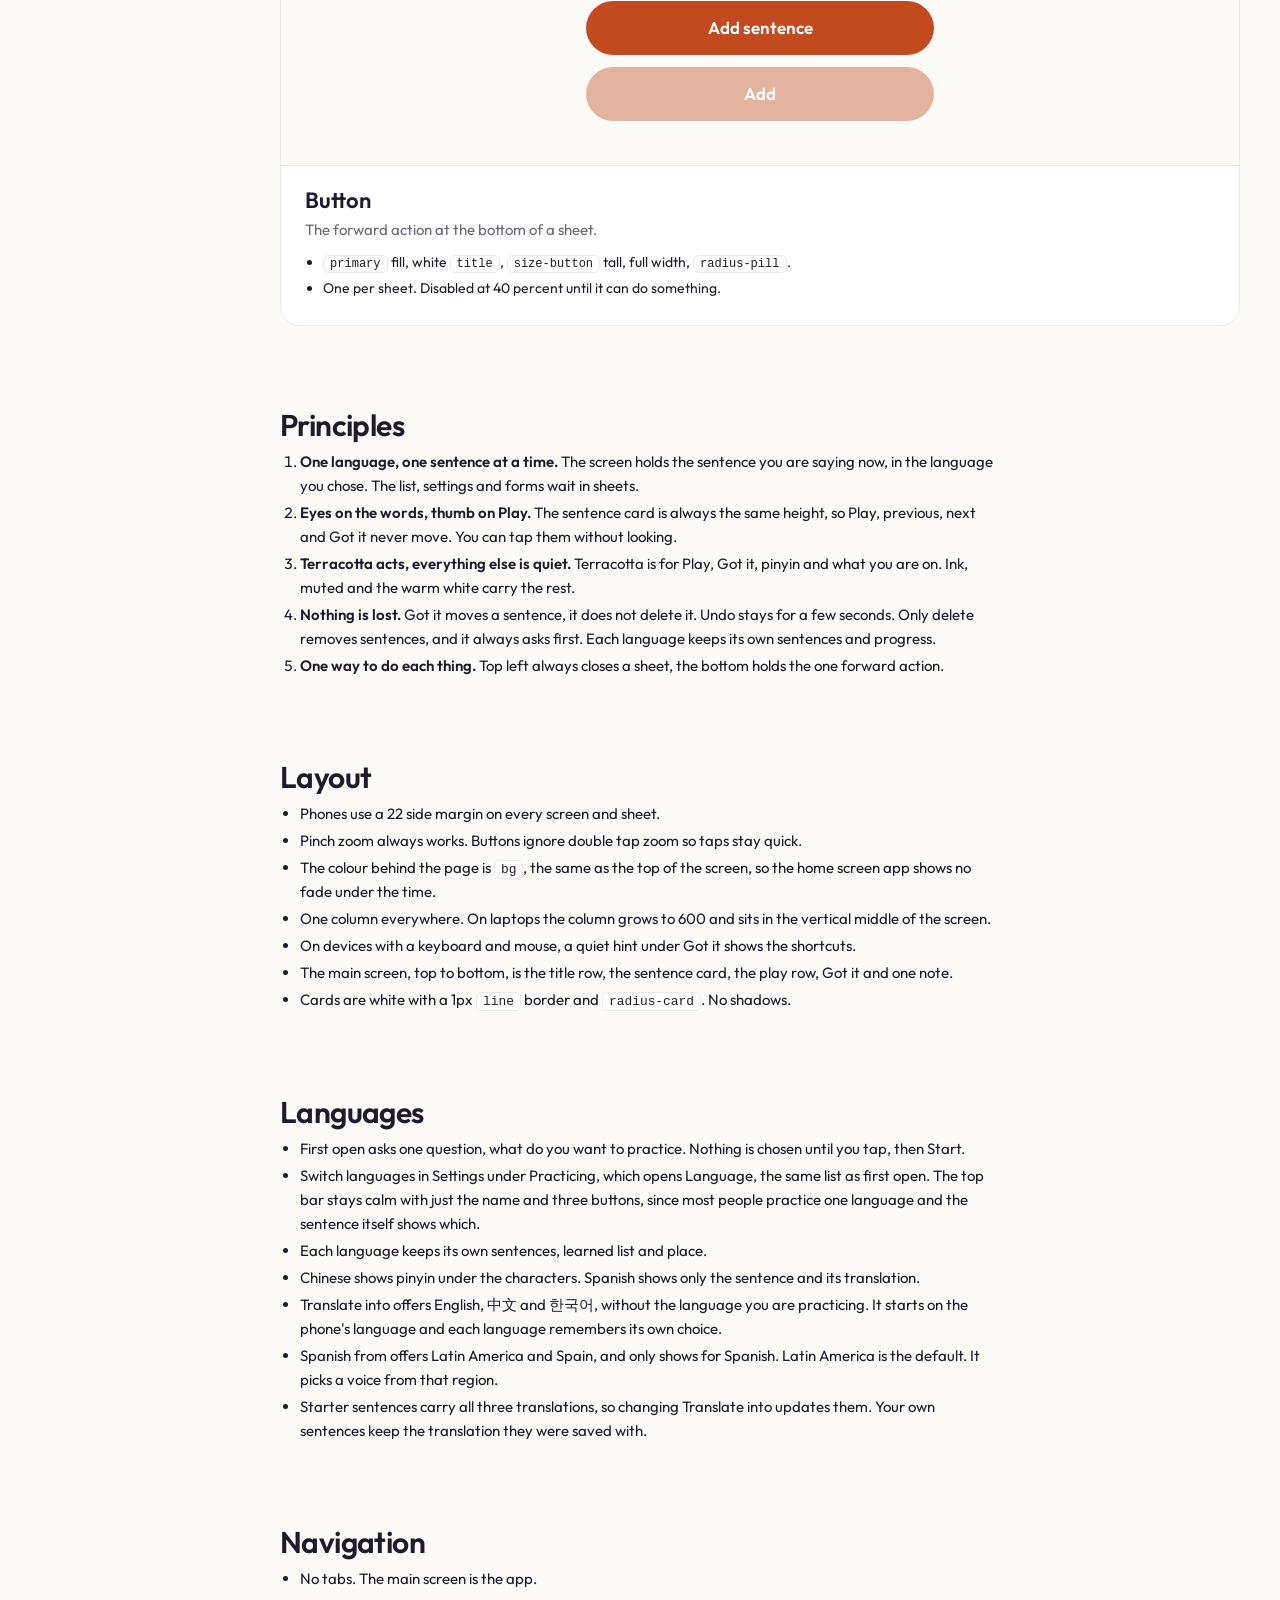
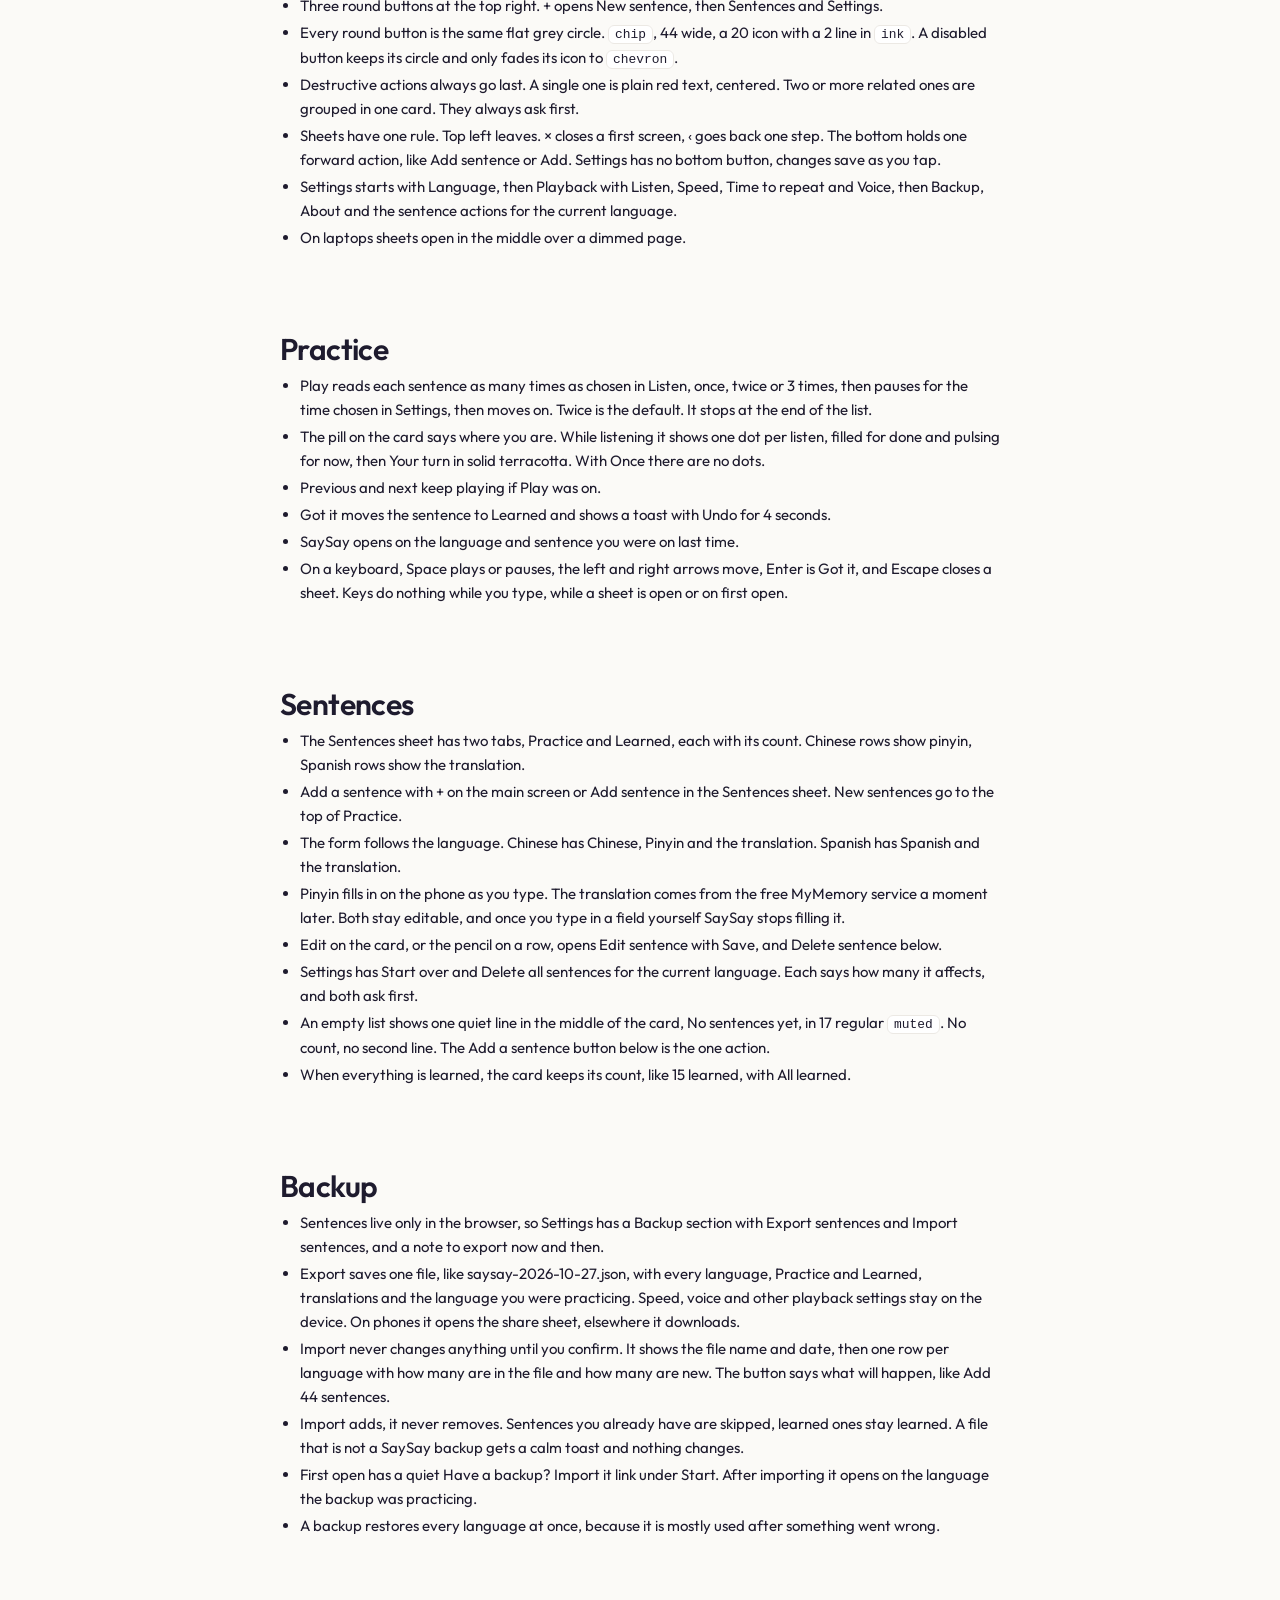
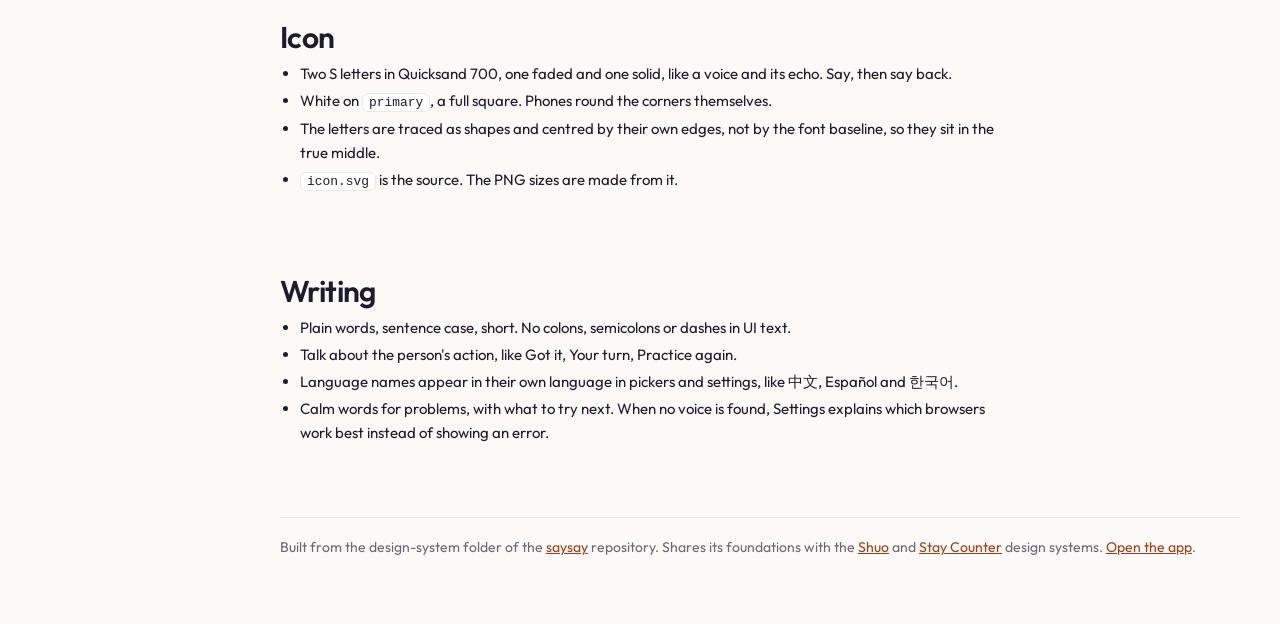
==== commit 6f9b71dc: "Empty list is one quiet grey line in the middle of the card Co-Authored-By: Claude Opus 5.5 <noreply" ====
--- a/design-system/index.html
+++ b/design-system/index.html
@@ -272,7 +272,7 @@
 <h2 class="sec" id="languages">Languages</h2><div class="prose"><ul><li>First open asks one question, what do you want to practice. Nothing is chosen until you tap, then Start.</li><li>Switch languages in Settings under Practicing, which opens Language, the same list as first open. The top bar stays calm with just the name and three buttons, since most people practice one language and the sentence itself shows which.</li><li>Each language keeps its own sentences, learned list and place.</li><li>Chinese shows pinyin under the characters. Spanish shows only the sentence and its translation.</li><li>Translate into offers English, 中文 and 한국어, without the language you are practicing. It starts on the phone's language and each language remembers its own choice.</li><li>Spanish from offers Latin America and Spain, and only shows for Spanish. Latin America is the default. It picks a voice from that region.</li><li>Starter sentences carry all three translations, so changing Translate into updates them. Your own sentences keep the translation they were saved with.</li></ul></div>
 <h2 class="sec" id="navigation">Navigation</h2><div class="prose"><ul><li>No tabs. The main screen is the app.</li><li>Three round buttons at the top right. + opens New sentence, then Sentences and Settings.</li><li>Every round button is the same flat grey circle. <code>chip</code>, 44 wide, a 20 icon with a 2 line in <code>ink</code>. A disabled button keeps its circle and only fades its icon to <code>chevron</code>.</li><li>Destructive actions always go last. A single one is plain red text, centered. Two or more related ones are grouped in one card. They always ask first.</li><li>Sheets have one rule. Top left leaves. × closes a first screen, ‹ goes back one step. The bottom holds one forward action, like Add sentence or Add. Settings has no bottom button, changes save as you tap.</li><li>Settings starts with Language, then Playback with Listen, Speed, Time to repeat and Voice, then Backup, About and the sentence actions for the current language.</li><li>On laptops sheets open in the middle over a dimmed page.</li></ul></div>
 <h2 class="sec" id="practice">Practice</h2><div class="prose"><ul><li>Play reads each sentence as many times as chosen in Listen, once, twice or 3 times, then pauses for the time chosen in Settings, then moves on. Twice is the default. It stops at the end of the list.</li><li>The pill on the card says where you are. While listening it shows one dot per listen, filled for done and pulsing for now, then Your turn in solid terracotta. With Once there are no dots.</li><li>Previous and next keep playing if Play was on.</li><li>Got it moves the sentence to Learned and shows a toast with Undo for 4 seconds.</li><li>SaySay opens on the language and sentence you were on last time.</li><li>On a keyboard, Space plays or pauses, the left and right arrows move, Enter is Got it, and Escape closes a sheet. Keys do nothing while you type, while a sheet is open or on first open.</li></ul></div>
-<h2 class="sec" id="sentences">Sentences</h2><div class="prose"><ul><li>The Sentences sheet has two tabs, Practice and Learned, each with its count. Chinese rows show pinyin, Spanish rows show the translation.</li><li>Add a sentence with + on the main screen or Add sentence in the Sentences sheet. New sentences go to the top of Practice.</li><li>The form follows the language. Chinese has Chinese, Pinyin and the translation. Spanish has Spanish and the translation.</li><li>Pinyin fills in on the phone as you type. The translation comes from the free MyMemory service a moment later. Both stay editable, and once you type in a field yourself SaySay stops filling it.</li><li>Edit on the card, or the pencil on a row, opens Edit sentence with Save, and Delete sentence below.</li><li>Settings has Start over and Delete all sentences for the current language. Each says how many it affects, and both ask first.</li></ul></div>
+<h2 class="sec" id="sentences">Sentences</h2><div class="prose"><ul><li>The Sentences sheet has two tabs, Practice and Learned, each with its count. Chinese rows show pinyin, Spanish rows show the translation.</li><li>Add a sentence with + on the main screen or Add sentence in the Sentences sheet. New sentences go to the top of Practice.</li><li>The form follows the language. Chinese has Chinese, Pinyin and the translation. Spanish has Spanish and the translation.</li><li>Pinyin fills in on the phone as you type. The translation comes from the free MyMemory service a moment later. Both stay editable, and once you type in a field yourself SaySay stops filling it.</li><li>Edit on the card, or the pencil on a row, opens Edit sentence with Save, and Delete sentence below.</li><li>Settings has Start over and Delete all sentences for the current language. Each says how many it affects, and both ask first.</li><li>An empty list shows one quiet line in the middle of the card, No sentences yet, in 17 regular <code>muted</code>. No count, no second line. The Add a sentence button below is the one action.</li><li>When everything is learned, the card keeps its count, like 15 learned, with All learned.</li></ul></div>
 <h2 class="sec" id="backup">Backup</h2><div class="prose"><ul><li>Sentences live only in the browser, so Settings has a Backup section with Export sentences and Import sentences, and a note to export now and then.</li><li>Export saves one file, like saysay-2026-10-27.json, with every language, Practice and Learned, translations and the language you were practicing. Speed, voice and other playback settings stay on the device. On phones it opens the share sheet, elsewhere it downloads.</li><li>Import never changes anything until you confirm. It shows the file name and date, then one row per language with how many are in the file and how many are new. The button says what will happen, like Add 44 sentences.</li><li>Import adds, it never removes. Sentences you already have are skipped, learned ones stay learned. A file that is not a SaySay backup gets a calm toast and nothing changes.</li><li>First open has a quiet Have a backup? Import it link under Start. After importing it opens on the language the backup was practicing.</li><li>A backup restores every language at once, because it is mostly used after something went wrong.</li></ul></div>
 <h2 class="sec" id="icon">Icon</h2><div class="prose"><ul><li>Two S letters in Quicksand 700, one faded and one solid, like a voice and its echo. Say, then say back.</li><li>White on <code>primary</code>, a full square. Phones round the corners themselves.</li><li>The letters are traced as shapes and centred by their own edges, not by the font baseline, so they sit in the true middle.</li><li><code>icon.svg</code> is the source. The PNG sizes are made from it.</li></ul></div>
 <h2 class="sec" id="writing">Writing</h2><div class="prose"><ul><li>Plain words, sentence case, short. No colons, semicolons or dashes in UI text.</li><li>Talk about the person's action, like Got it, Your turn, Practice again.</li><li>Language names appear in their own language in pickers and settings, like 中文, Español and 한국어.</li><li>Calm words for problems, with what to try next. When no voice is found, Settings explains which browsers work best instead of showing an error.</li></ul></div>
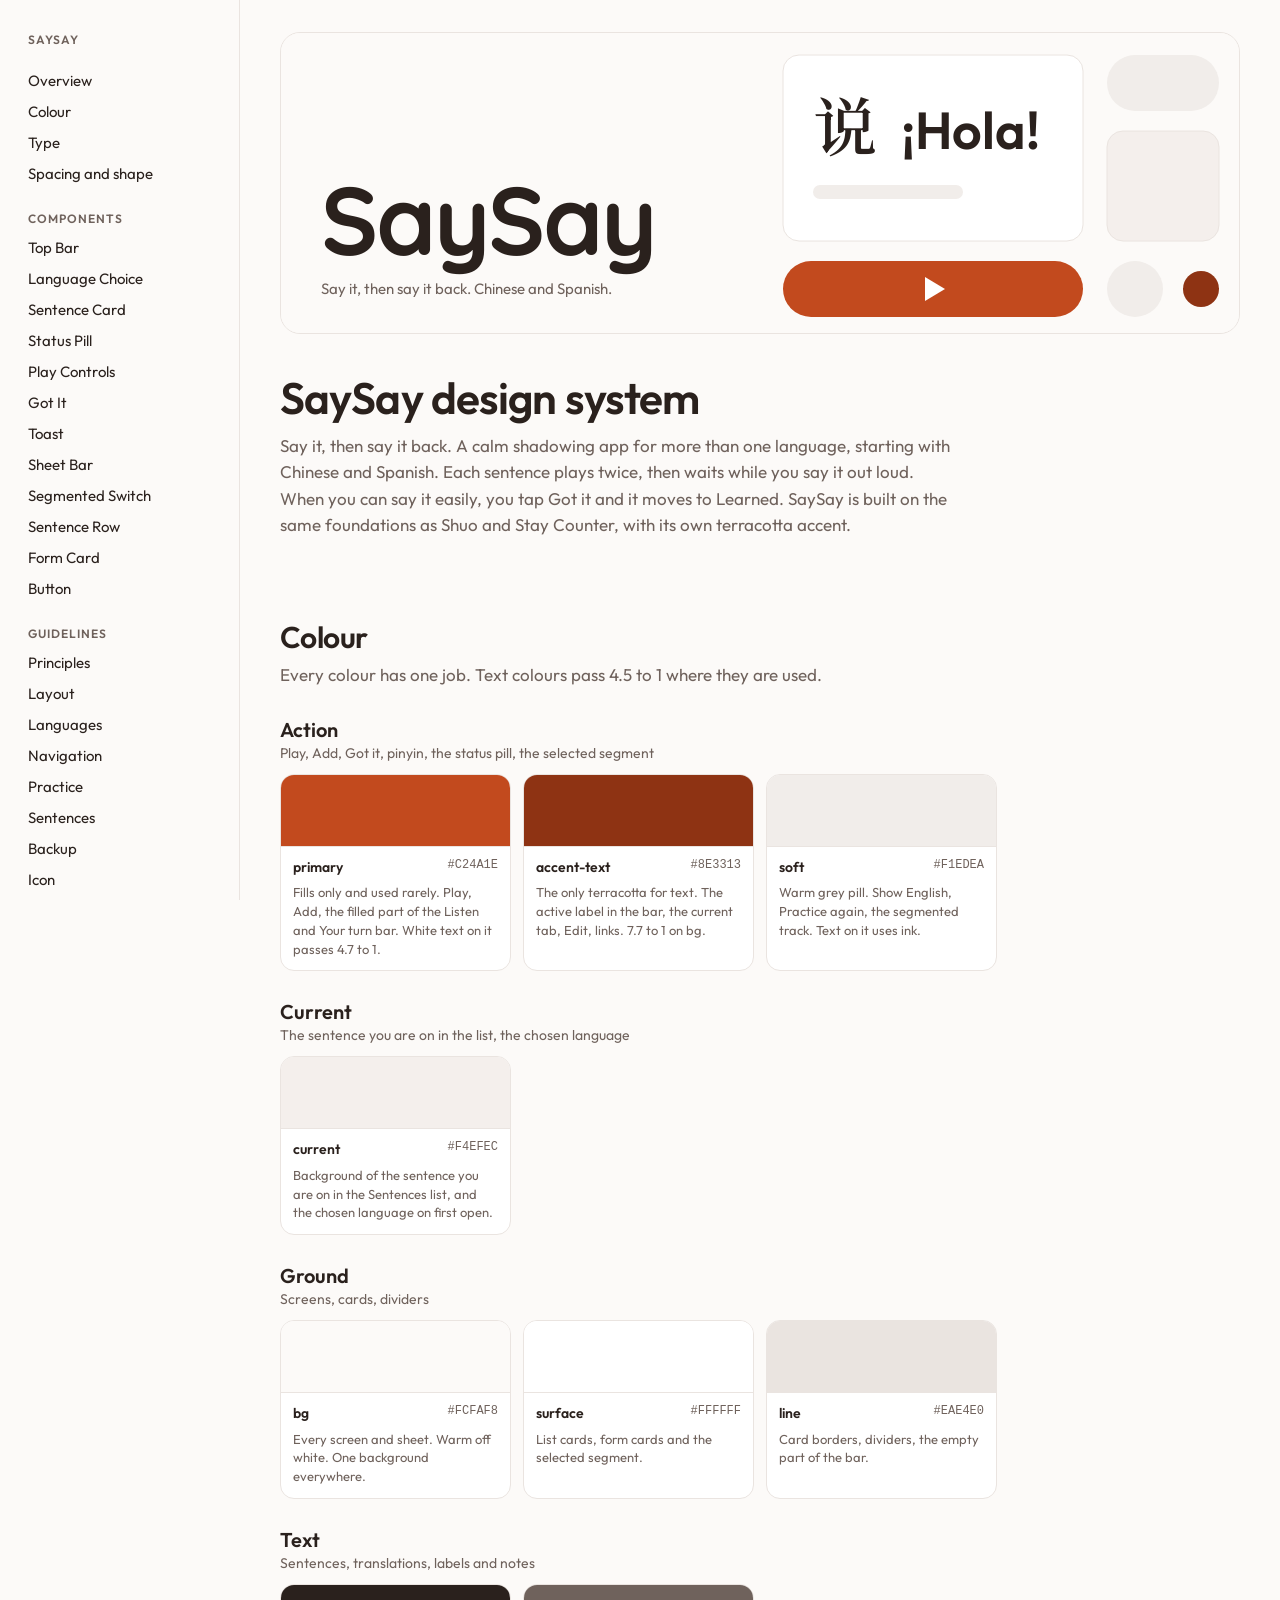
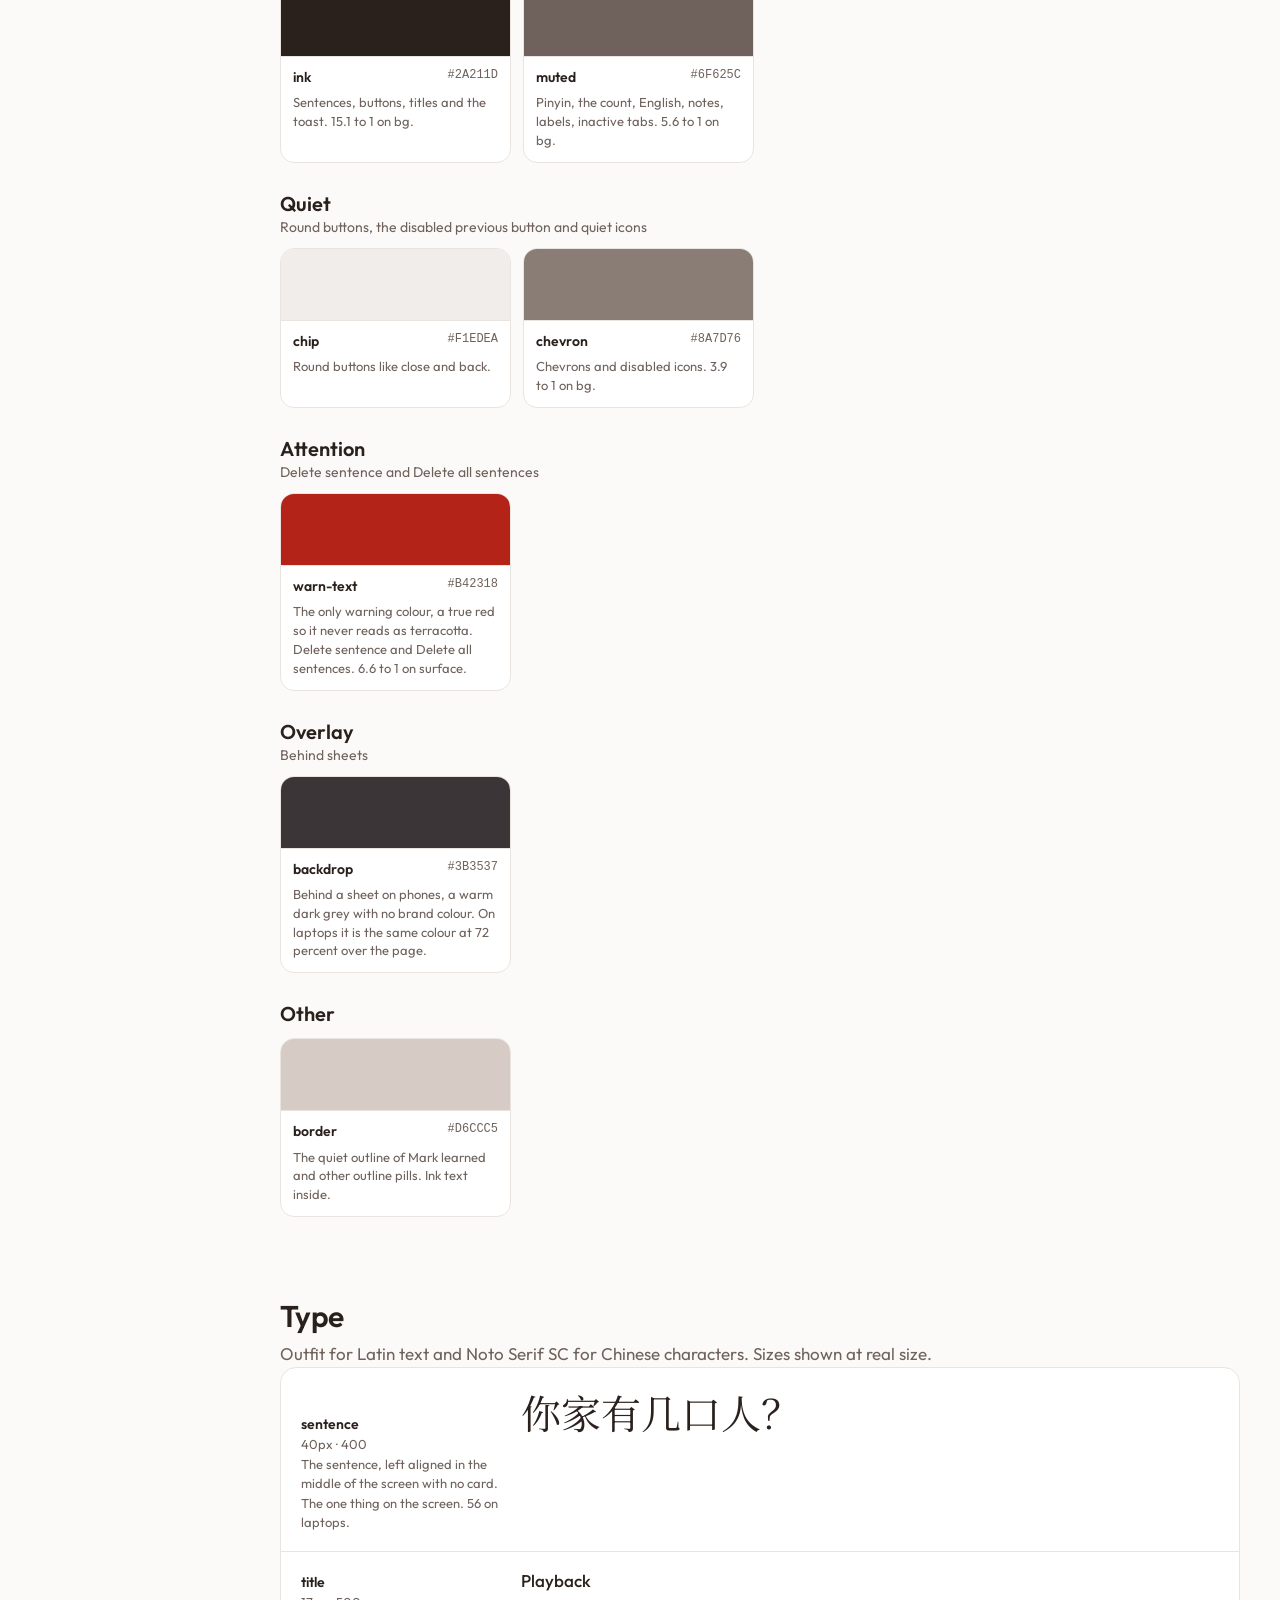
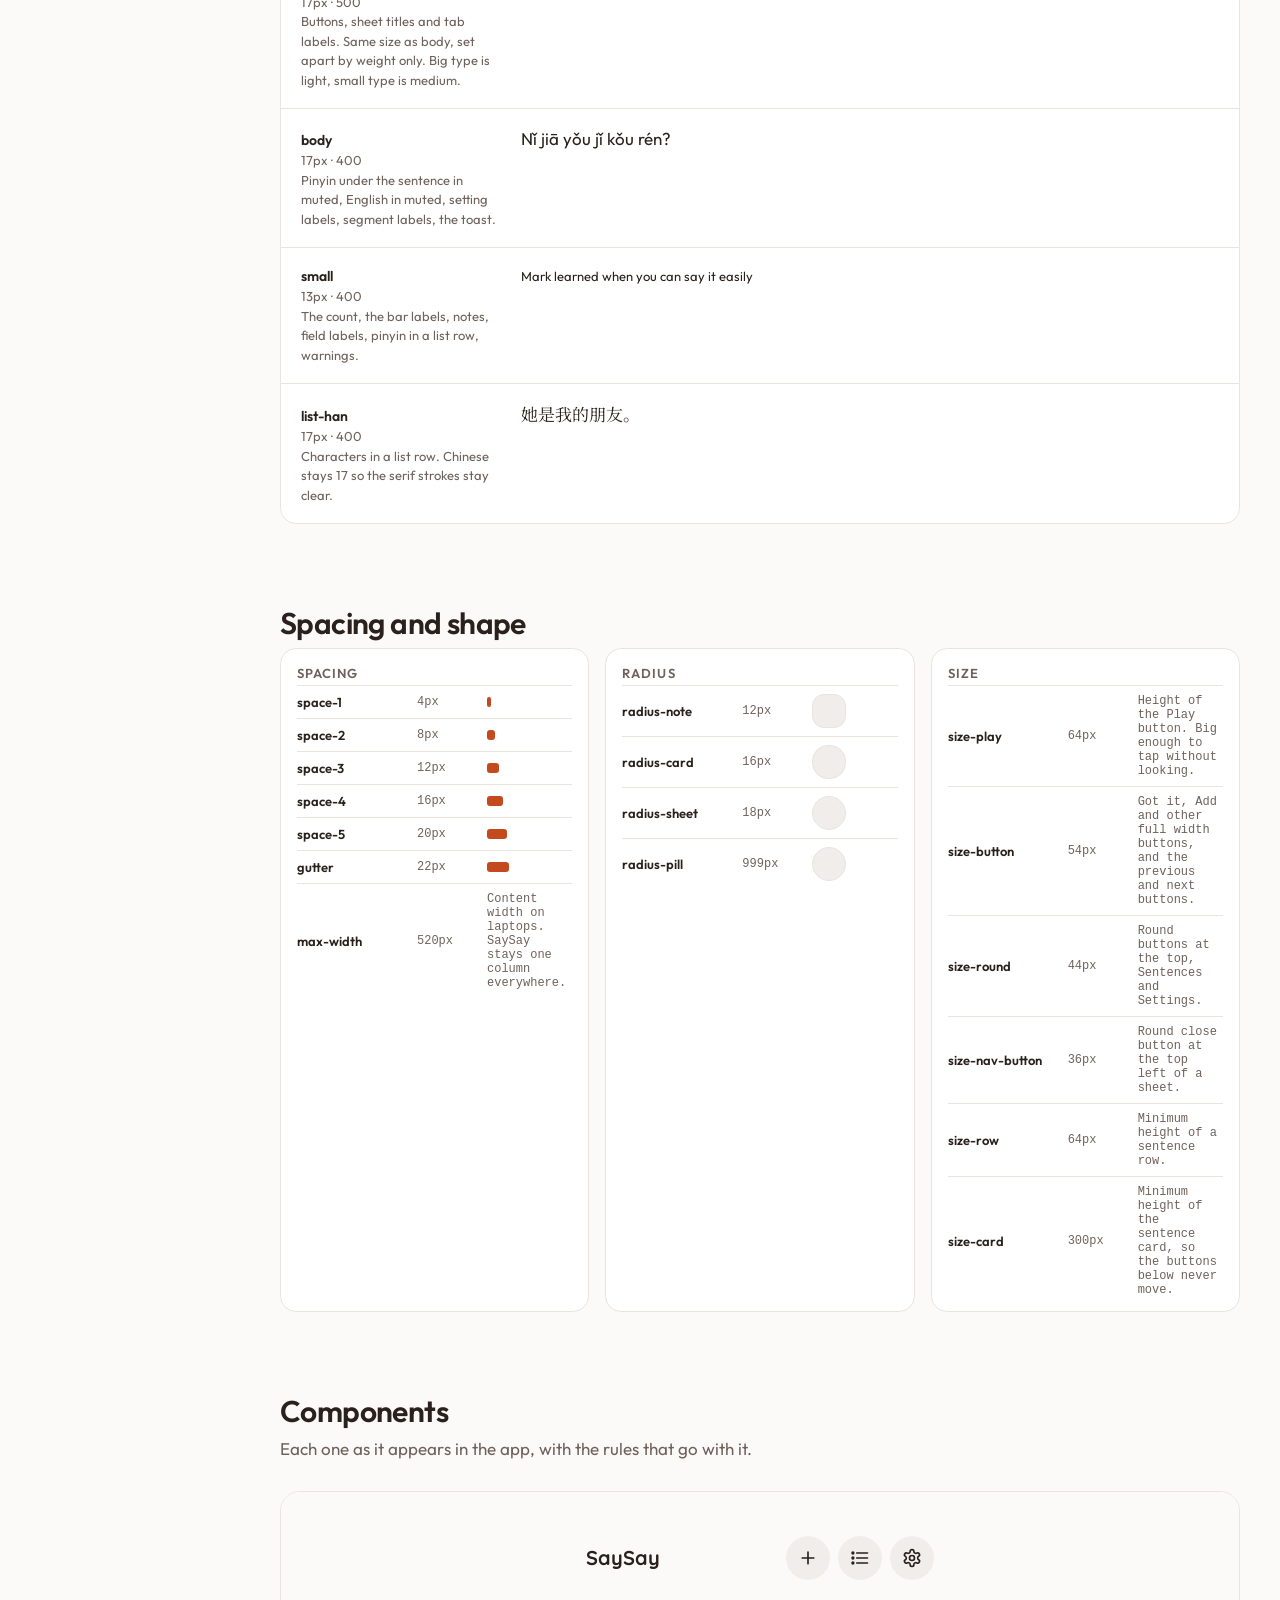
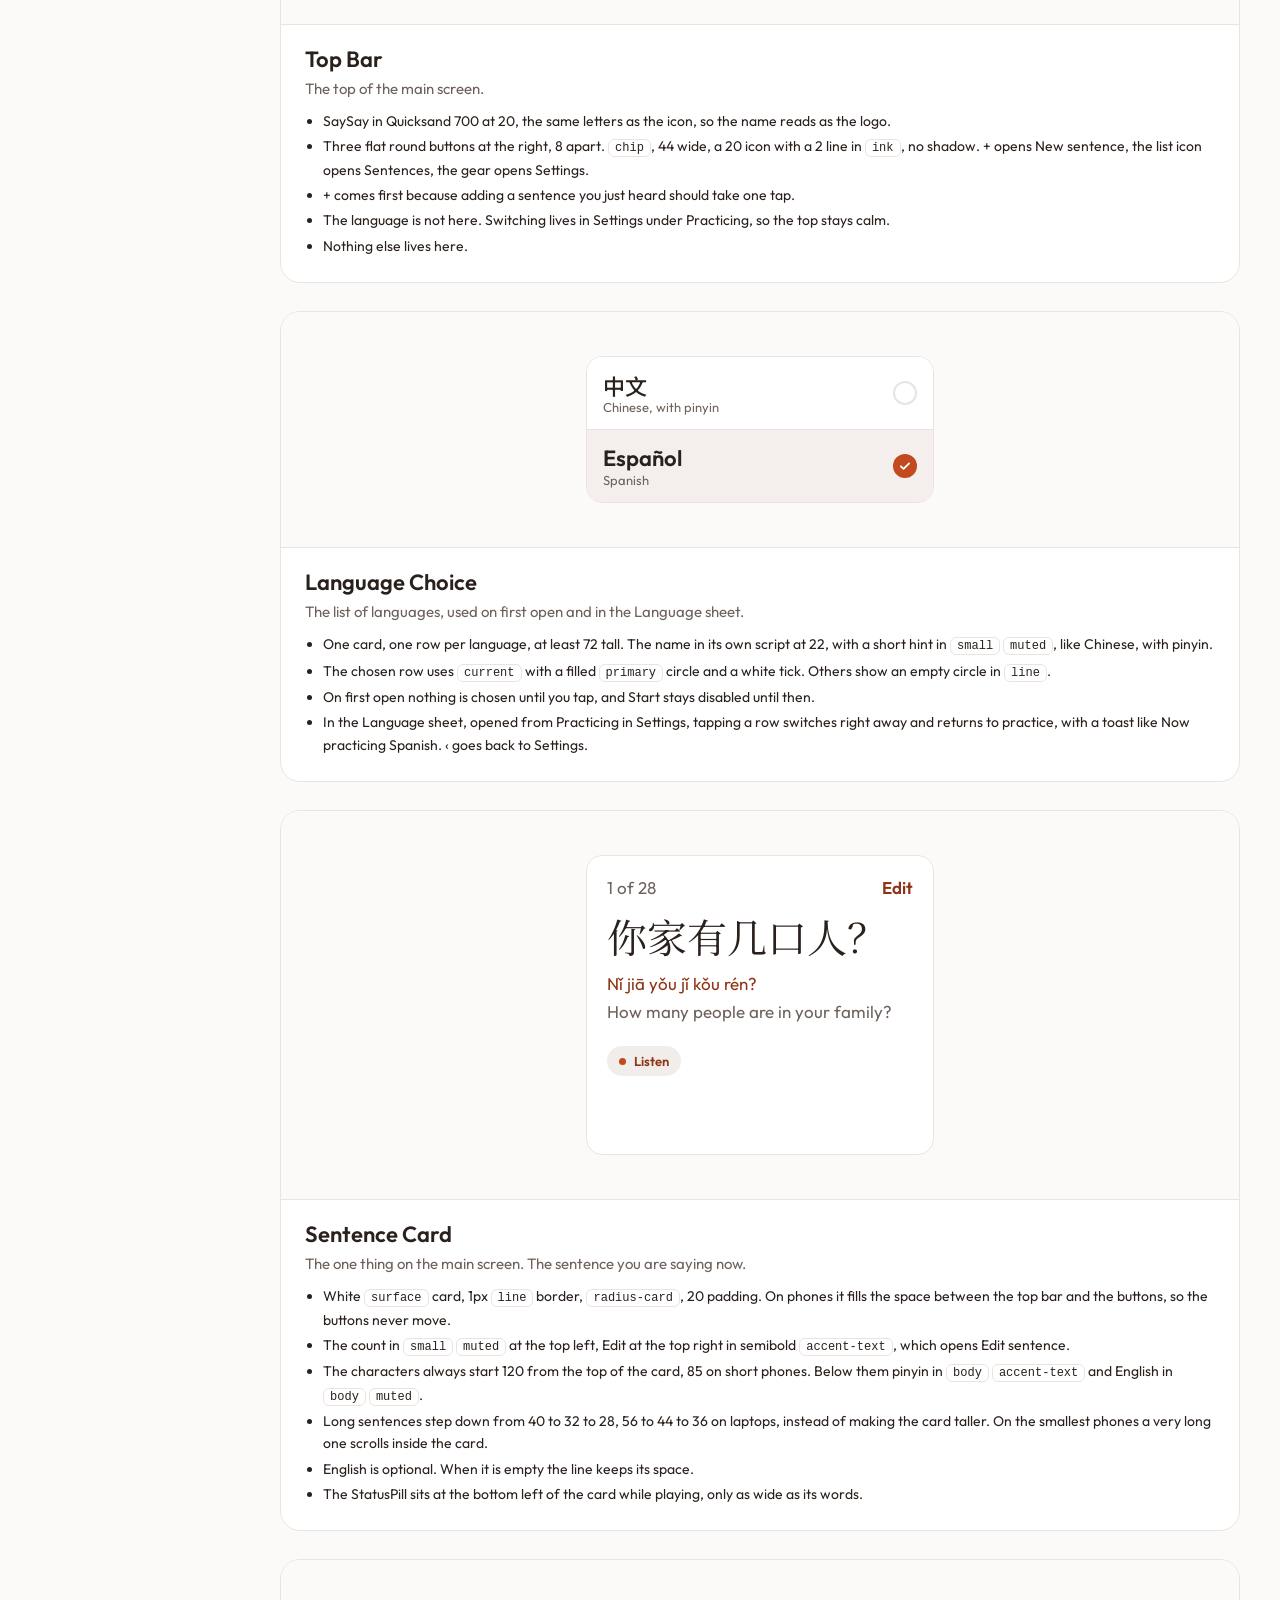
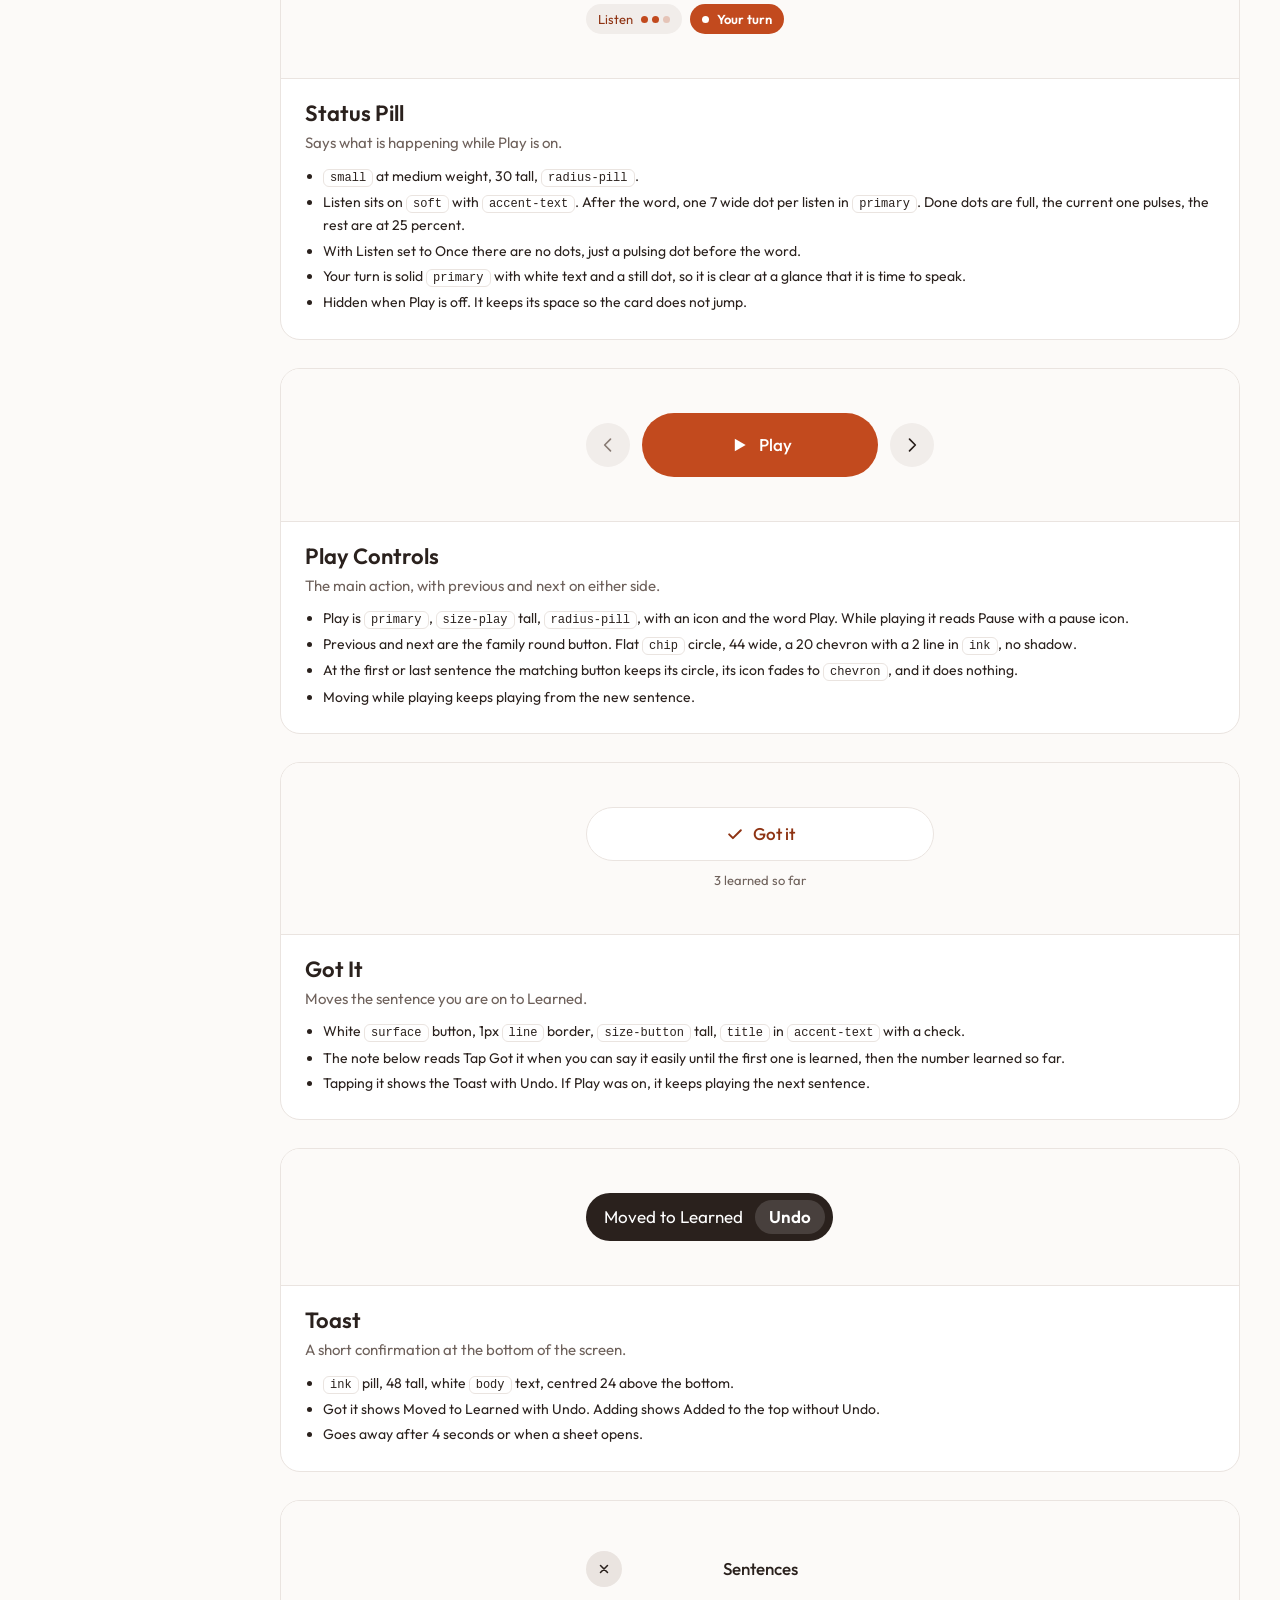
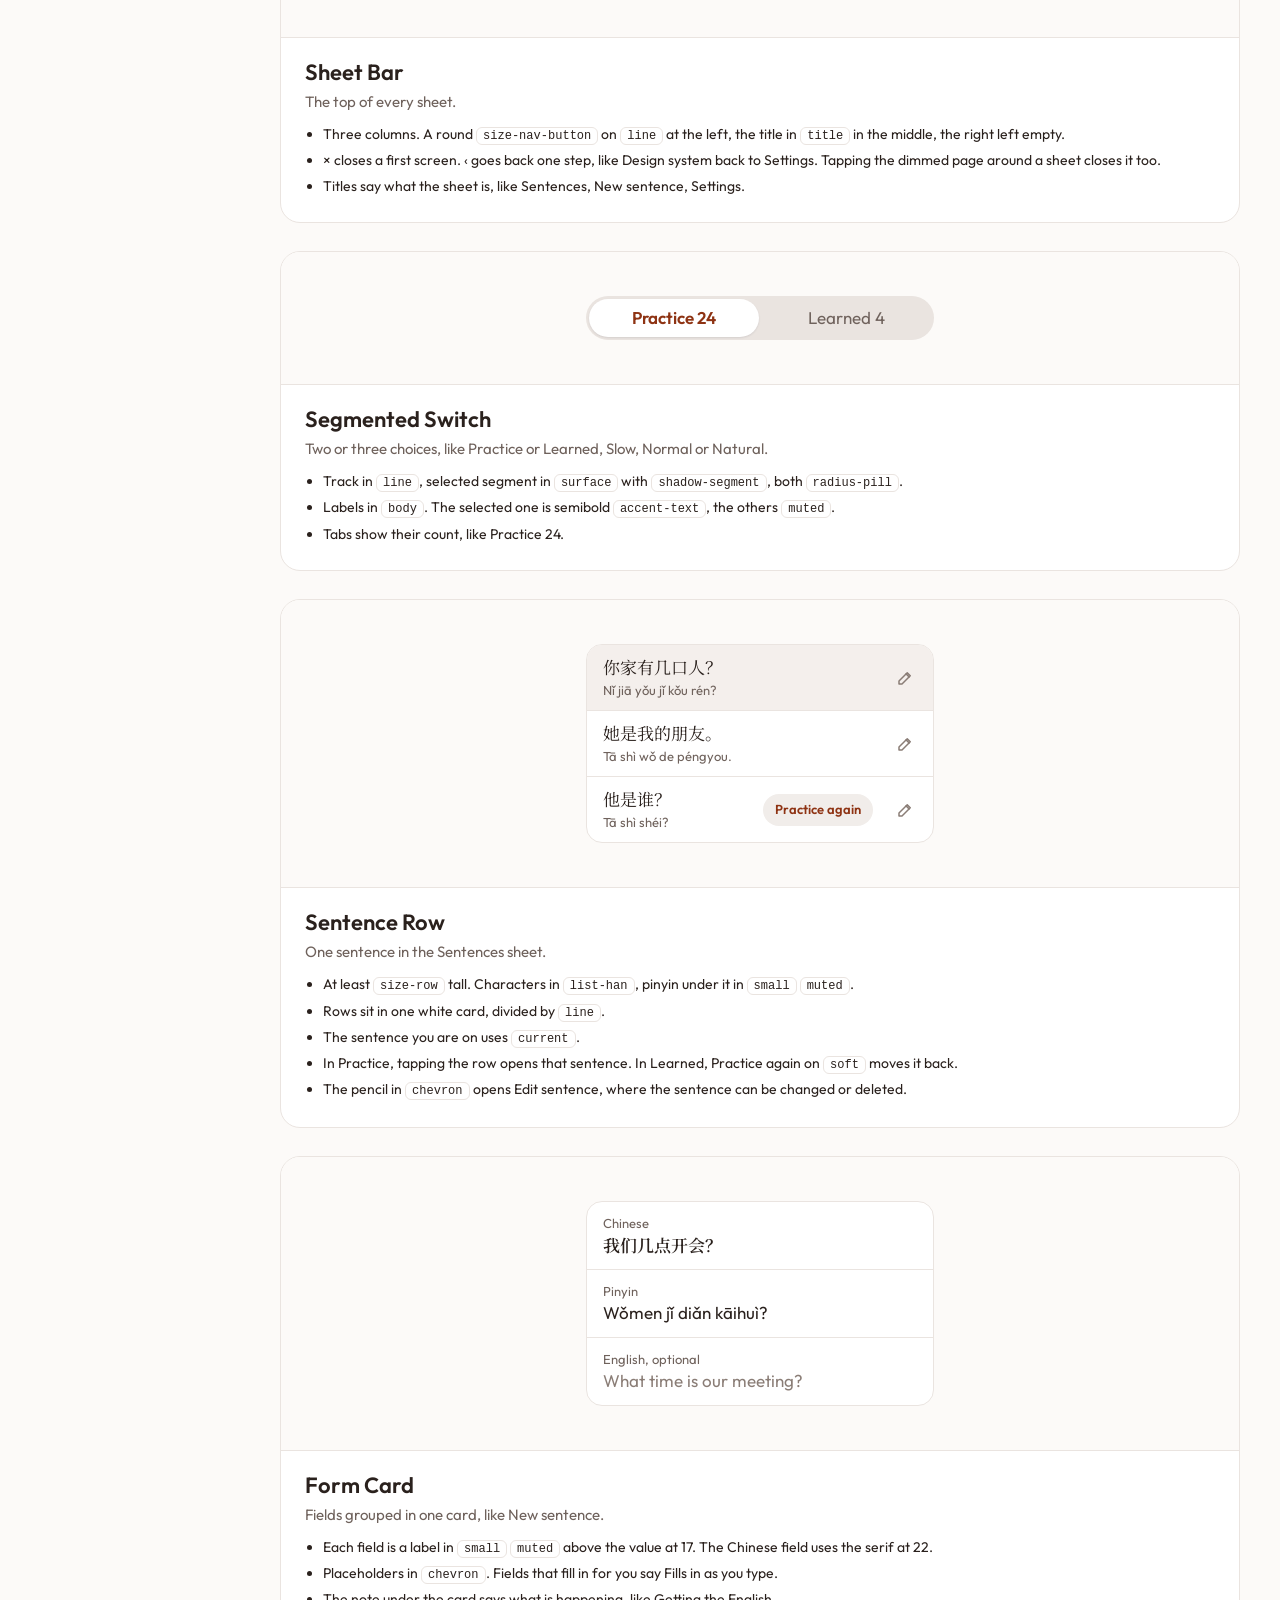
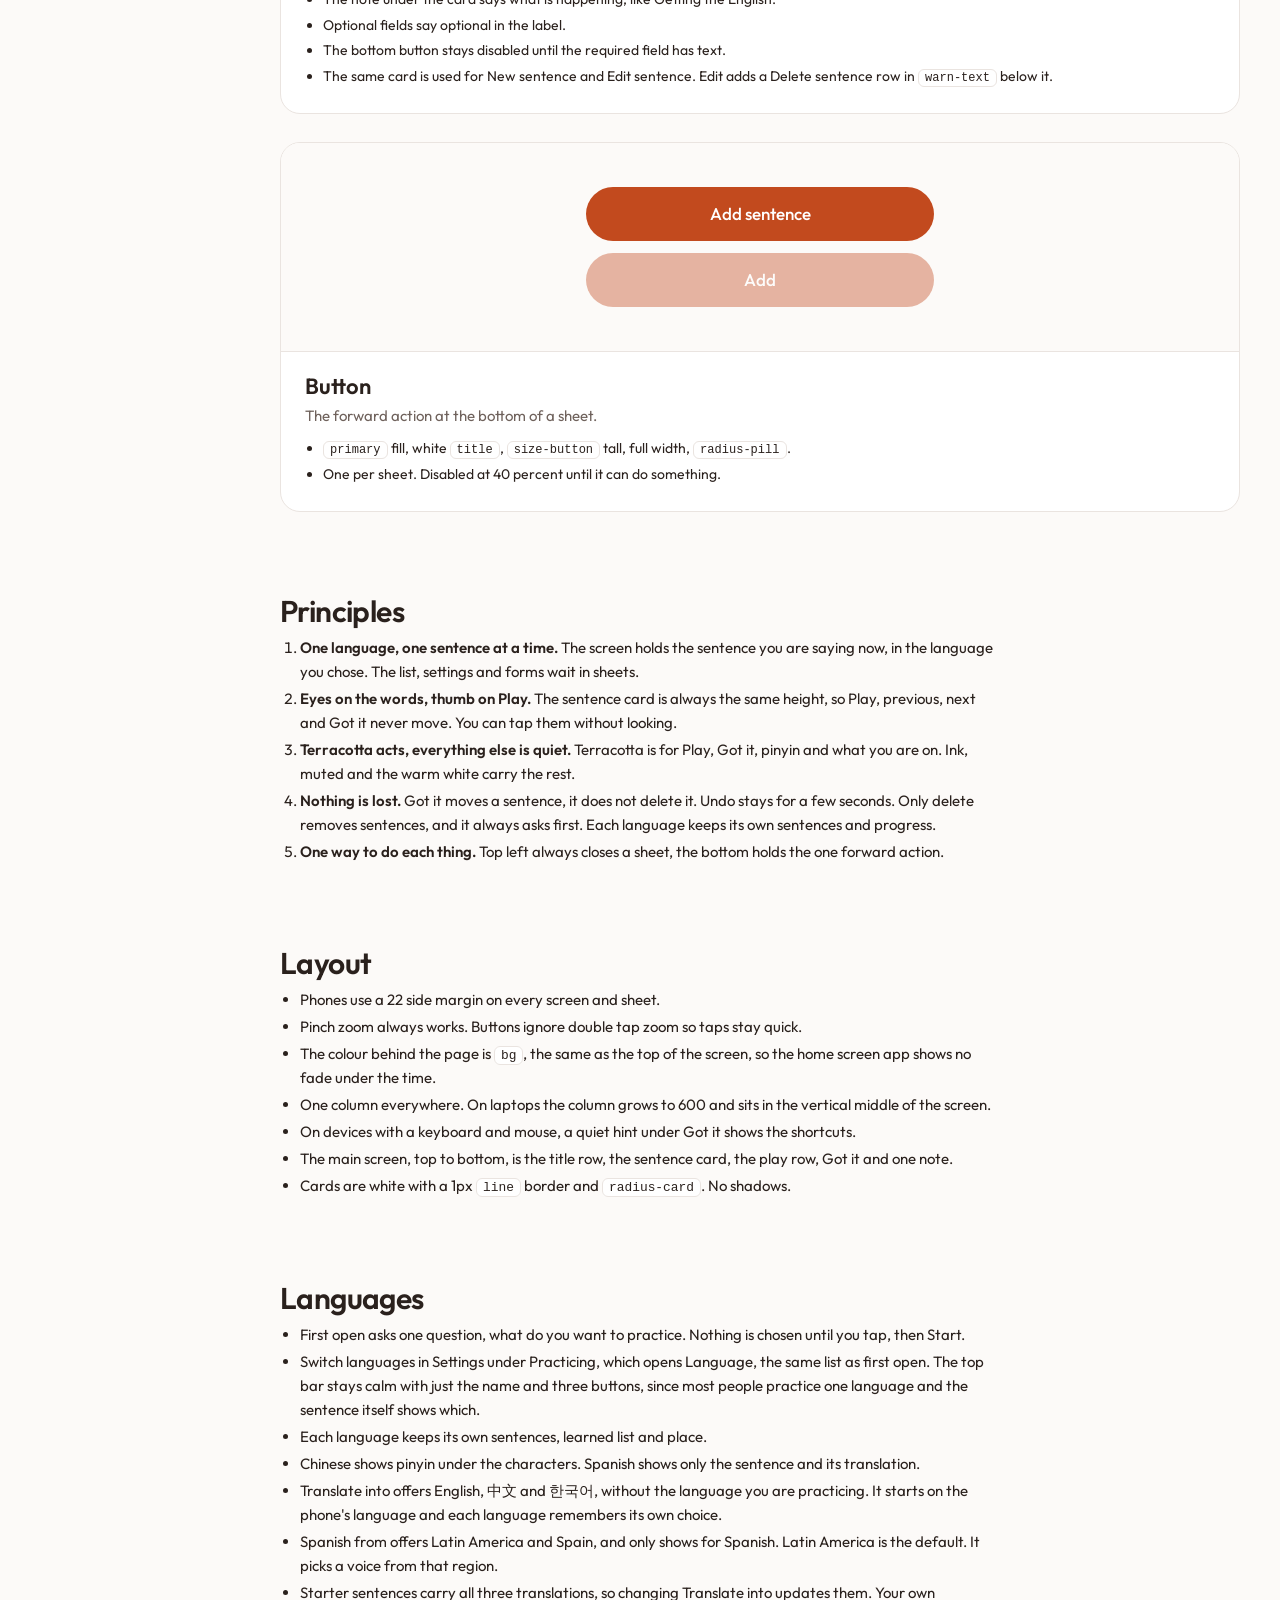
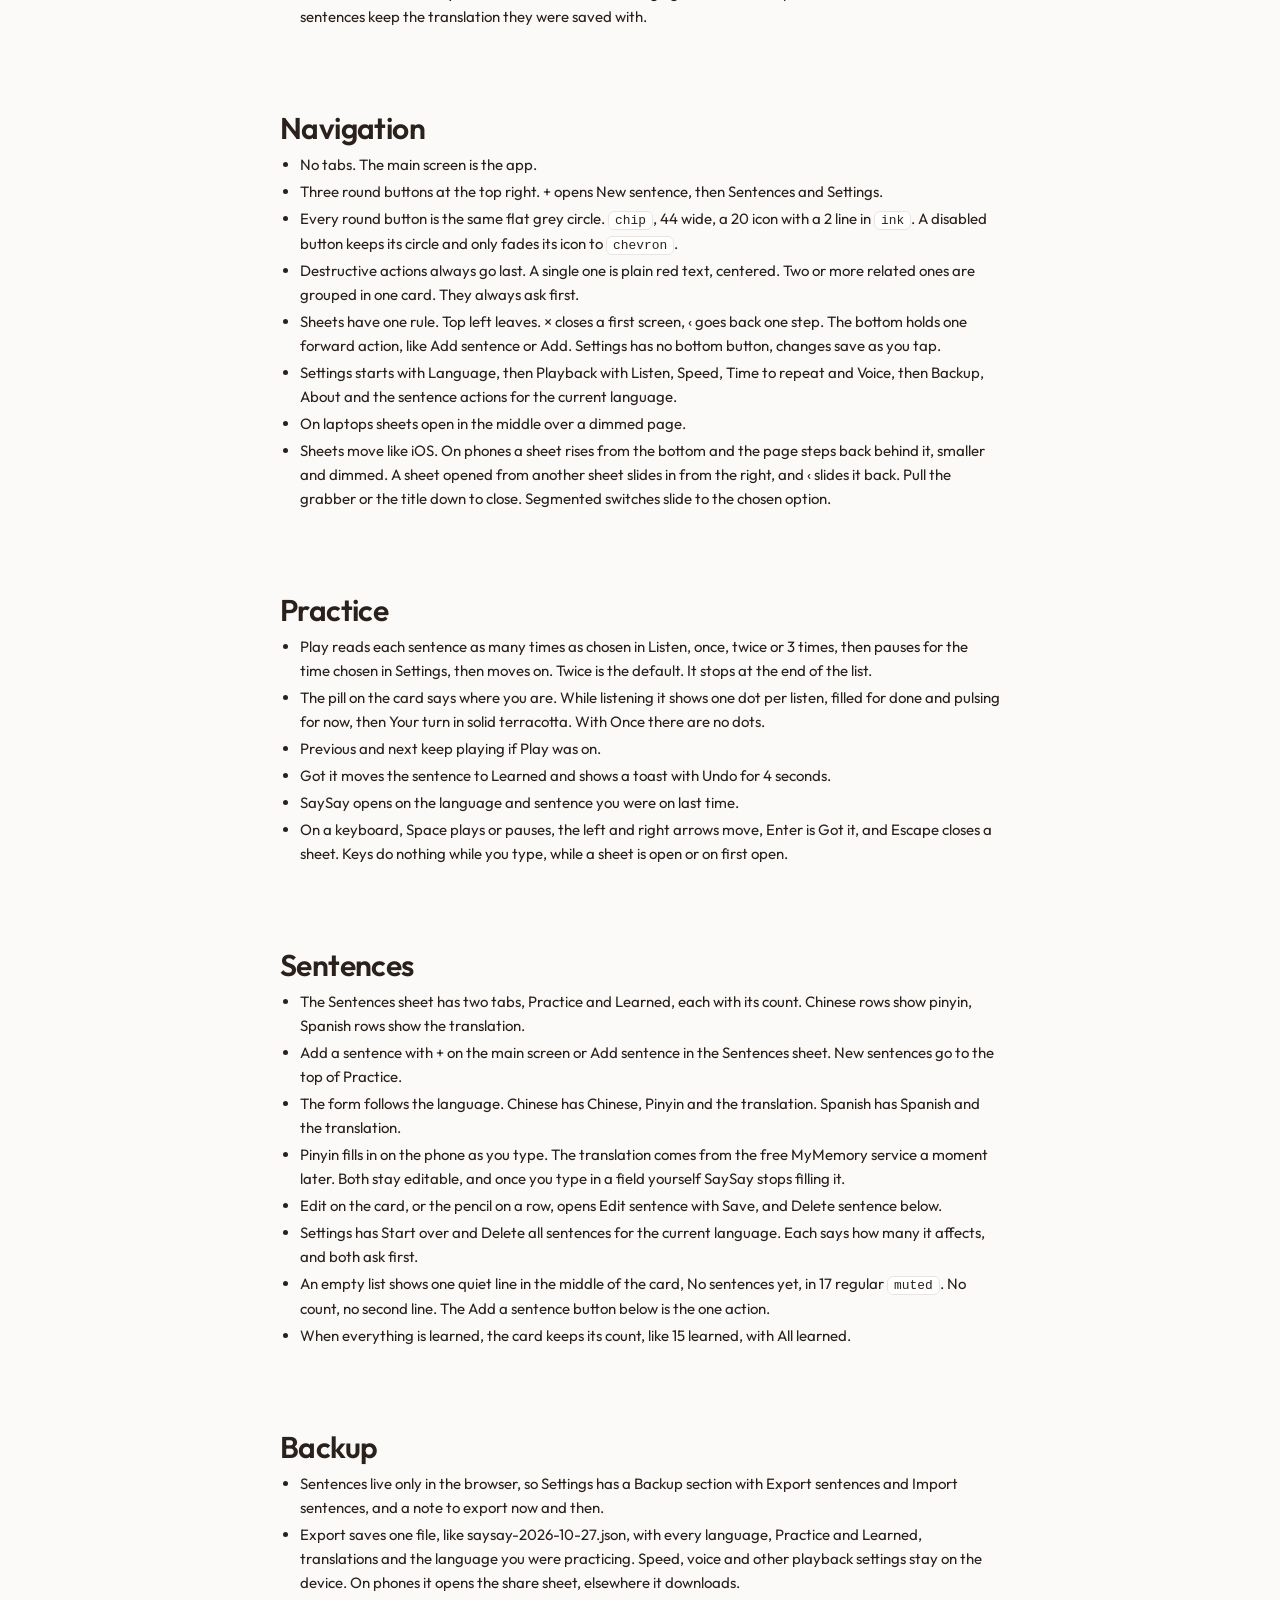
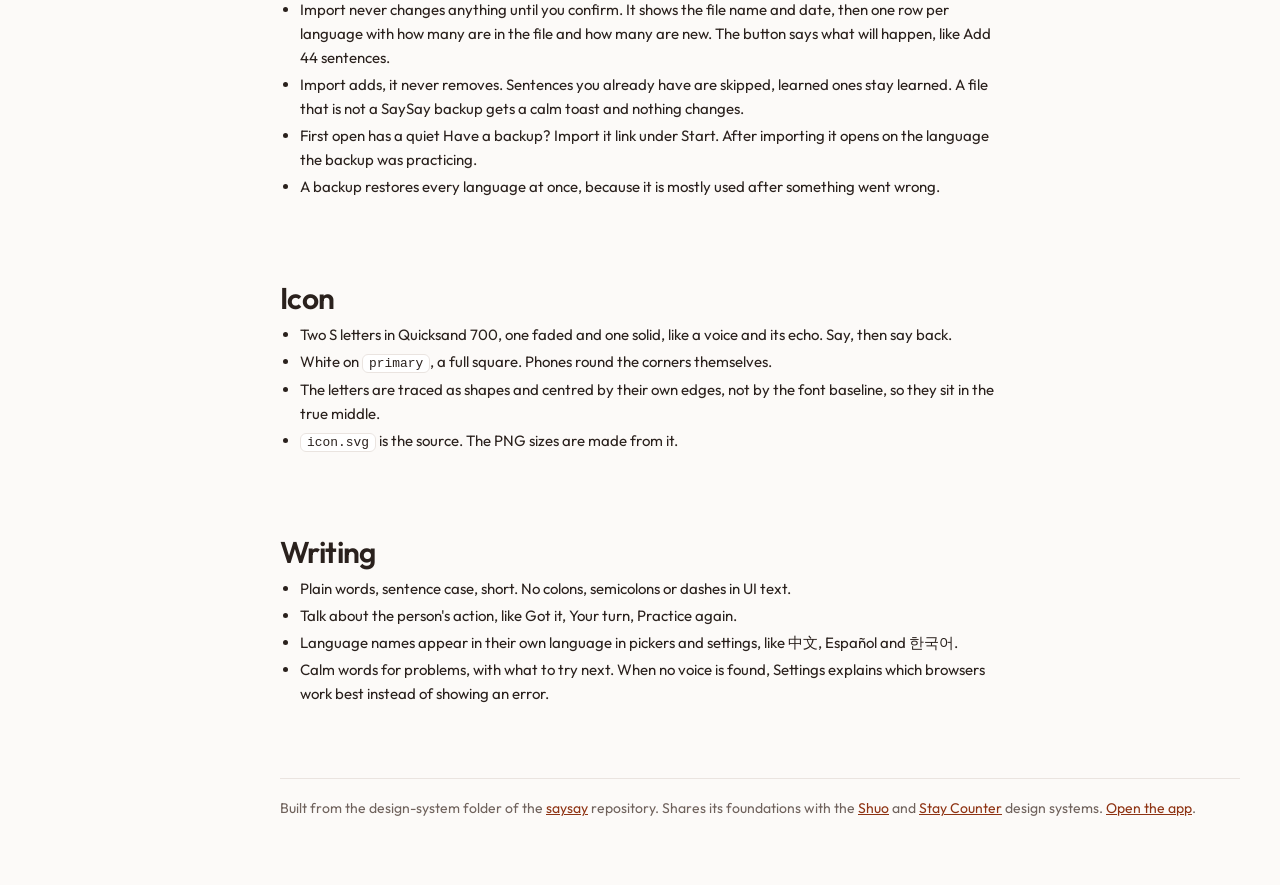
==== commit 8cf3ddaa: "Calmer, more minimal look: no card, thin Listen and Your turn bar, Mark learned, flat tabs One warm " ====
--- a/design-system/index.html
+++ b/design-system/index.html
@@ -10,16 +10,17 @@
 <style>
 :root {
   --primary: #C24A1E;
-  --accent-text: #A33D17;
-  --soft: #FBEDE6;
-  --current: #FCF2EE;
-  --bg: #FBFAF7;
+  --accent-text: #8E3313;
+  --soft: #F1EDEA;
+  --current: #F4EFEC;
+  --bg: #FCFAF8;
   --surface: #FFFFFF;
-  --ink: #1E1B2E;
-  --muted: #6B6778;
-  --line: #ECE9E4;
-  --chip: #EFECE7;
-  --chevron: #878394;
+  --ink: #2A211D;
+  --muted: #6F625C;
+  --line: #EAE4E0;
+  --border: #D6CCC5;
+  --chip: #F1EDEA;
+  --chevron: #8A7D76;
   --warn-text: #B42318;
   --backdrop: #3B3537;
   --space-1: 4px;
@@ -44,11 +45,11 @@
   --font-han: "Noto Serif SC", "Songti SC", "PingFang SC", serif;
   --font-mark: Quicksand, Outfit, system-ui, sans-serif;
 }
-.sentence { font-family: var(--font-han); font-size: 40px; line-height: 52px; font-weight: 600; }
-.title { font-family: var(--font-sans); font-size: 17px; line-height: 22px; font-weight: 600; }
+.sentence { font-family: var(--font-han); font-size: 40px; line-height: 52px; font-weight: 400; }
+.title { font-family: var(--font-sans); font-size: 17px; line-height: 22px; font-weight: 500; }
 .body { font-family: var(--font-sans); font-size: 17px; line-height: 24px; font-weight: 400; }
 .small { font-family: var(--font-sans); font-size: 13px; line-height: 19px; font-weight: 400; }
-.list-han { font-family: var(--font-han); font-size: 17px; line-height: 24px; font-weight: 600; }
+.list-han { font-family: var(--font-han); font-size: 17px; line-height: 24px; font-weight: 400; }
 
 * { box-sizing: border-box; }
 html { scroll-behavior: smooth; scroll-padding-top: 24px; }
@@ -155,11 +156,11 @@
 
   <h2 class="sec" id="colour">Colour</h2>
   <p class="lead">Every colour has one job. Text colours pass 4.5 to 1 where they are used.</p>
-  <div class="group"><h3>Action</h3><p class="use">Play, Add, Got it, pinyin, the status pill, the selected segment</p><div class="swatches"><div class="sw"><div class="chip" style="background:#C24A1E"></div><div class="meta"><b>primary</b><span>#C24A1E</span><p>Fills only. The Play button, Add buttons, the Your turn pill, the chosen language on first open. White text on it passes 4.9 to 1.</p></div></div><div class="sw"><div class="chip" style="background:#A33D17"></div><div class="meta"><b>accent-text</b><span>#A33D17</span><p>The only terracotta for text. Pinyin, Got it, Edit, the selected segment, text on soft. Passes 6.2 to 1 on bg.</p></div></div><div class="sw"><div class="chip" style="background:#FBEDE6"></div><div class="meta"><b>soft</b><span>#FBEDE6</span><p>Soft terracotta fill for the Listen pill and the Practice again chip. Text on it uses accent-text, 5.7 to 1.</p></div></div></div></div><div class="group"><h3>Current</h3><p class="use">The sentence you are on in the list, the chosen language</p><div class="swatches"><div class="sw"><div class="chip" style="background:#FCF2EE"></div><div class="meta"><b>current</b><span>#FCF2EE</span><p>Background of the sentence you are on in the Sentences list, and the chosen language on first open.</p></div></div></div></div><div class="group"><h3>Ground</h3><p class="use">Screens, cards, dividers</p><div class="swatches"><div class="sw"><div class="chip" style="background:#FBFAF7"></div><div class="meta"><b>bg</b><span>#FBFAF7</span><p>Screen and sheet background. Warm white, the same as Manna.</p></div></div><div class="sw"><div class="chip" style="background:#FFFFFF"></div><div class="meta"><b>surface</b><span>#FFFFFF</span><p>The sentence card, list cards, form cards, Got it and the selected segment.</p></div></div><div class="sw"><div class="chip" style="background:#ECE9E4"></div><div class="meta"><b>line</b><span>#ECE9E4</span><p>Card borders, dividers between rows, the segmented track, the close button.</p></div></div></div></div><div class="group"><h3>Text</h3><p class="use">Sentences, translations, labels and notes</p><div class="swatches"><div class="sw"><div class="chip" style="background:#1E1B2E"></div><div class="meta"><b>ink</b><span>#1E1B2E</span><p>Characters, primary text and the toast. 15.4 to 1 on bg.</p></div></div><div class="sw"><div class="chip" style="background:#6B6778"></div><div class="meta"><b>muted</b><span>#6B6778</span><p>The count, English, notes, labels, section labels. 5.0 to 1 on bg.</p></div></div></div></div><div class="group"><h3>Quiet</h3><p class="use">Round buttons, the disabled previous button and quiet icons</p><div class="swatches"><div class="sw"><div class="chip" style="background:#EFECE7"></div><div class="meta"><b>chip</b><span>#EFECE7</span><p>Round buttons, like previous, next, Sentences and Settings.</p></div></div><div class="sw"><div class="chip" style="background:#878394"></div><div class="meta"><b>chevron</b><span>#878394</span><p>Quiet icons, like the delete icon. 3.7 to 1 on surface. Always next to text or with a label for screen readers. Placeholders use muted.</p></div></div></div></div><div class="group"><h3>Attention</h3><p class="use">Delete sentence and Delete all sentences</p><div class="swatches"><div class="sw"><div class="chip" style="background:#B42318"></div><div class="meta"><b>warn-text</b><span>#B42318</span><p>The only warning colour, a true red so it never reads as terracotta. Delete sentence and Delete all sentences. 6.6 to 1 on surface.</p></div></div></div></div><div class="group"><h3>Overlay</h3><p class="use">Behind sheets</p><div class="swatches"><div class="sw"><div class="chip" style="background:#3B3537"></div><div class="meta"><b>backdrop</b><span>#3B3537</span><p>Behind a sheet on phones, a warm dark grey with no brand colour. On laptops it is the same colour at 72 percent over the page.</p></div></div></div></div>
+  <div class="group"><h3>Action</h3><p class="use">Play, Add, Got it, pinyin, the status pill, the selected segment</p><div class="swatches"><div class="sw"><div class="chip" style="background:#C24A1E"></div><div class="meta"><b>primary</b><span>#C24A1E</span><p>Fills only and used rarely. Play, Add, the filled part of the Listen and Your turn bar. White text on it passes 4.7 to 1.</p></div></div><div class="sw"><div class="chip" style="background:#8E3313"></div><div class="meta"><b>accent-text</b><span>#8E3313</span><p>The only terracotta for text. The active label in the bar, the current tab, Edit, links. 7.7 to 1 on bg.</p></div></div><div class="sw"><div class="chip" style="background:#F1EDEA"></div><div class="meta"><b>soft</b><span>#F1EDEA</span><p>Warm grey pill. Show English, Practice again, the segmented track. Text on it uses ink.</p></div></div></div></div><div class="group"><h3>Current</h3><p class="use">The sentence you are on in the list, the chosen language</p><div class="swatches"><div class="sw"><div class="chip" style="background:#F4EFEC"></div><div class="meta"><b>current</b><span>#F4EFEC</span><p>Background of the sentence you are on in the Sentences list, and the chosen language on first open.</p></div></div></div></div><div class="group"><h3>Ground</h3><p class="use">Screens, cards, dividers</p><div class="swatches"><div class="sw"><div class="chip" style="background:#FCFAF8"></div><div class="meta"><b>bg</b><span>#FCFAF8</span><p>Every screen and sheet. Warm off white. One background everywhere.</p></div></div><div class="sw"><div class="chip" style="background:#FFFFFF"></div><div class="meta"><b>surface</b><span>#FFFFFF</span><p>List cards, form cards and the selected segment.</p></div></div><div class="sw"><div class="chip" style="background:#EAE4E0"></div><div class="meta"><b>line</b><span>#EAE4E0</span><p>Card borders, dividers, the empty part of the bar.</p></div></div></div></div><div class="group"><h3>Text</h3><p class="use">Sentences, translations, labels and notes</p><div class="swatches"><div class="sw"><div class="chip" style="background:#2A211D"></div><div class="meta"><b>ink</b><span>#2A211D</span><p>Sentences, buttons, titles and the toast. 15.1 to 1 on bg.</p></div></div><div class="sw"><div class="chip" style="background:#6F625C"></div><div class="meta"><b>muted</b><span>#6F625C</span><p>Pinyin, the count, English, notes, labels, inactive tabs. 5.6 to 1 on bg.</p></div></div></div></div><div class="group"><h3>Quiet</h3><p class="use">Round buttons, the disabled previous button and quiet icons</p><div class="swatches"><div class="sw"><div class="chip" style="background:#F1EDEA"></div><div class="meta"><b>chip</b><span>#F1EDEA</span><p>Round buttons like close and back.</p></div></div><div class="sw"><div class="chip" style="background:#8A7D76"></div><div class="meta"><b>chevron</b><span>#8A7D76</span><p>Chevrons and disabled icons. 3.9 to 1 on bg.</p></div></div></div></div><div class="group"><h3>Attention</h3><p class="use">Delete sentence and Delete all sentences</p><div class="swatches"><div class="sw"><div class="chip" style="background:#B42318"></div><div class="meta"><b>warn-text</b><span>#B42318</span><p>The only warning colour, a true red so it never reads as terracotta. Delete sentence and Delete all sentences. 6.6 to 1 on surface.</p></div></div></div></div><div class="group"><h3>Overlay</h3><p class="use">Behind sheets</p><div class="swatches"><div class="sw"><div class="chip" style="background:#3B3537"></div><div class="meta"><b>backdrop</b><span>#3B3537</span><p>Behind a sheet on phones, a warm dark grey with no brand colour. On laptops it is the same colour at 72 percent over the page.</p></div></div></div></div><div class="group"><h3>Other</h3><p class="use"></p><div class="swatches"><div class="sw"><div class="chip" style="background:#D6CCC5"></div><div class="meta"><b>border</b><span>#D6CCC5</span><p>The quiet outline of Mark learned and other outline pills. Ink text inside.</p></div></div></div></div>
 
   <h2 class="sec" id="type">Type</h2>
   <p class="lead">Outfit for Latin text and Noto Serif SC for Chinese characters. Sizes shown at real size.</p>
-  <div class="specimens"><div class="spec"><div class="info"><b>sentence</b>40px · 600<br>The sentence on the card. The one thing on the screen, so it sits outside the four styles. 56 on laptops.</div><div class="sample sentence">你家有几口人？</div></div><div class="spec"><div class="info"><b>title</b>17px · 600<br>Buttons, sheet titles and SaySay at the top. Same size as body, set apart by weight only. Section headers use 20.</div><div class="sample title">Playback</div></div><div class="spec"><div class="info"><b>body</b>17px · 400<br>Pinyin under the sentence in accent-text, English in muted, setting labels, segment labels, the toast.</div><div class="sample body">Nǐ jiā yǒu jǐ kǒu rén?</div></div><div class="spec"><div class="info"><b>small</b>13px · 400<br>The count, notes under buttons, field labels, pinyin in a list row, warnings. Edit and the status pill use it in semibold.</div><div class="sample small">Tap Got it when you can say it easily</div></div><div class="spec"><div class="info"><b>list-han</b>17px · 600<br>Characters in a list row. Chinese stays 17 so the serif strokes stay clear.</div><div class="sample list-han">她是我的朋友。</div></div></div>
+  <div class="specimens"><div class="spec"><div class="info"><b>sentence</b>40px · 400<br>The sentence, left aligned in the middle of the screen with no card. The one thing on the screen. 56 on laptops.</div><div class="sample sentence">你家有几口人？</div></div><div class="spec"><div class="info"><b>title</b>17px · 500<br>Buttons, sheet titles and tab labels. Same size as body, set apart by weight only. Big type is light, small type is medium.</div><div class="sample title">Playback</div></div><div class="spec"><div class="info"><b>body</b>17px · 400<br>Pinyin under the sentence in muted, English in muted, setting labels, segment labels, the toast.</div><div class="sample body">Nǐ jiā yǒu jǐ kǒu rén?</div></div><div class="spec"><div class="info"><b>small</b>13px · 400<br>The count, the bar labels, notes, field labels, pinyin in a list row, warnings.</div><div class="sample small">Mark learned when you can say it easily</div></div><div class="spec"><div class="info"><b>list-han</b>17px · 400<br>Characters in a list row. Chinese stays 17 so the serif strokes stay clear.</div><div class="sample list-han">她是我的朋友。</div></div></div>
 
   <h2 class="sec" id="scale">Spacing and shape</h2>
   <div class="scales">
@@ -270,7 +271,7 @@
   <h2 class="sec" id="principles">Principles</h2><div class="prose"><ol><li><b>One language, one sentence at a time.</b> The screen holds the sentence you are saying now, in the language you chose. The list, settings and forms wait in sheets.</li><li><b>Eyes on the words, thumb on Play.</b> The sentence card is always the same height, so Play, previous, next and Got it never move. You can tap them without looking.</li><li><b>Terracotta acts, everything else is quiet.</b> Terracotta is for Play, Got it, pinyin and what you are on. Ink, muted and the warm white carry the rest.</li><li><b>Nothing is lost.</b> Got it moves a sentence, it does not delete it. Undo stays for a few seconds. Only delete removes sentences, and it always asks first. Each language keeps its own sentences and progress.</li><li><b>One way to do each thing.</b> Top left always closes a sheet, the bottom holds the one forward action.</li></ol></div>
 <h2 class="sec" id="layout">Layout</h2><div class="prose"><ul><li>Phones use a 22 side margin on every screen and sheet.</li><li>Pinch zoom always works. Buttons ignore double tap zoom so taps stay quick.</li><li>The colour behind the page is <code>bg</code>, the same as the top of the screen, so the home screen app shows no fade under the time.</li><li>One column everywhere. On laptops the column grows to 600 and sits in the vertical middle of the screen.</li><li>On devices with a keyboard and mouse, a quiet hint under Got it shows the shortcuts.</li><li>The main screen, top to bottom, is the title row, the sentence card, the play row, Got it and one note.</li><li>Cards are white with a 1px <code>line</code> border and <code>radius-card</code>. No shadows.</li></ul></div>
 <h2 class="sec" id="languages">Languages</h2><div class="prose"><ul><li>First open asks one question, what do you want to practice. Nothing is chosen until you tap, then Start.</li><li>Switch languages in Settings under Practicing, which opens Language, the same list as first open. The top bar stays calm with just the name and three buttons, since most people practice one language and the sentence itself shows which.</li><li>Each language keeps its own sentences, learned list and place.</li><li>Chinese shows pinyin under the characters. Spanish shows only the sentence and its translation.</li><li>Translate into offers English, 中文 and 한국어, without the language you are practicing. It starts on the phone's language and each language remembers its own choice.</li><li>Spanish from offers Latin America and Spain, and only shows for Spanish. Latin America is the default. It picks a voice from that region.</li><li>Starter sentences carry all three translations, so changing Translate into updates them. Your own sentences keep the translation they were saved with.</li></ul></div>
-<h2 class="sec" id="navigation">Navigation</h2><div class="prose"><ul><li>No tabs. The main screen is the app.</li><li>Three round buttons at the top right. + opens New sentence, then Sentences and Settings.</li><li>Every round button is the same flat grey circle. <code>chip</code>, 44 wide, a 20 icon with a 2 line in <code>ink</code>. A disabled button keeps its circle and only fades its icon to <code>chevron</code>.</li><li>Destructive actions always go last. A single one is plain red text, centered. Two or more related ones are grouped in one card. They always ask first.</li><li>Sheets have one rule. Top left leaves. × closes a first screen, ‹ goes back one step. The bottom holds one forward action, like Add sentence or Add. Settings has no bottom button, changes save as you tap.</li><li>Settings starts with Language, then Playback with Listen, Speed, Time to repeat and Voice, then Backup, About and the sentence actions for the current language.</li><li>On laptops sheets open in the middle over a dimmed page.</li></ul></div>
+<h2 class="sec" id="navigation">Navigation</h2><div class="prose"><ul><li>No tabs. The main screen is the app.</li><li>Three round buttons at the top right. + opens New sentence, then Sentences and Settings.</li><li>Every round button is the same flat grey circle. <code>chip</code>, 44 wide, a 20 icon with a 2 line in <code>ink</code>. A disabled button keeps its circle and only fades its icon to <code>chevron</code>.</li><li>Destructive actions always go last. A single one is plain red text, centered. Two or more related ones are grouped in one card. They always ask first.</li><li>Sheets have one rule. Top left leaves. × closes a first screen, ‹ goes back one step. The bottom holds one forward action, like Add sentence or Add. Settings has no bottom button, changes save as you tap.</li><li>Settings starts with Language, then Playback with Listen, Speed, Time to repeat and Voice, then Backup, About and the sentence actions for the current language.</li><li>On laptops sheets open in the middle over a dimmed page.</li><li>Sheets move like iOS. On phones a sheet rises from the bottom and the page steps back behind it, smaller and dimmed. A sheet opened from another sheet slides in from the right, and ‹ slides it back. Pull the grabber or the title down to close. Segmented switches slide to the chosen option.</li></ul></div>
 <h2 class="sec" id="practice">Practice</h2><div class="prose"><ul><li>Play reads each sentence as many times as chosen in Listen, once, twice or 3 times, then pauses for the time chosen in Settings, then moves on. Twice is the default. It stops at the end of the list.</li><li>The pill on the card says where you are. While listening it shows one dot per listen, filled for done and pulsing for now, then Your turn in solid terracotta. With Once there are no dots.</li><li>Previous and next keep playing if Play was on.</li><li>Got it moves the sentence to Learned and shows a toast with Undo for 4 seconds.</li><li>SaySay opens on the language and sentence you were on last time.</li><li>On a keyboard, Space plays or pauses, the left and right arrows move, Enter is Got it, and Escape closes a sheet. Keys do nothing while you type, while a sheet is open or on first open.</li></ul></div>
 <h2 class="sec" id="sentences">Sentences</h2><div class="prose"><ul><li>The Sentences sheet has two tabs, Practice and Learned, each with its count. Chinese rows show pinyin, Spanish rows show the translation.</li><li>Add a sentence with + on the main screen or Add sentence in the Sentences sheet. New sentences go to the top of Practice.</li><li>The form follows the language. Chinese has Chinese, Pinyin and the translation. Spanish has Spanish and the translation.</li><li>Pinyin fills in on the phone as you type. The translation comes from the free MyMemory service a moment later. Both stay editable, and once you type in a field yourself SaySay stops filling it.</li><li>Edit on the card, or the pencil on a row, opens Edit sentence with Save, and Delete sentence below.</li><li>Settings has Start over and Delete all sentences for the current language. Each says how many it affects, and both ask first.</li><li>An empty list shows one quiet line in the middle of the card, No sentences yet, in 17 regular <code>muted</code>. No count, no second line. The Add a sentence button below is the one action.</li><li>When everything is learned, the card keeps its count, like 15 learned, with All learned.</li></ul></div>
 <h2 class="sec" id="backup">Backup</h2><div class="prose"><ul><li>Sentences live only in the browser, so Settings has a Backup section with Export sentences and Import sentences, and a note to export now and then.</li><li>Export saves one file, like saysay-2026-10-27.json, with every language, Practice and Learned, translations and the language you were practicing. Speed, voice and other playback settings stay on the device. On phones it opens the share sheet, elsewhere it downloads.</li><li>Import never changes anything until you confirm. It shows the file name and date, then one row per language with how many are in the file and how many are new. The button says what will happen, like Add 44 sentences.</li><li>Import adds, it never removes. Sentences you already have are skipped, learned ones stay learned. A file that is not a SaySay backup gets a calm toast and nothing changes.</li><li>First open has a quiet Have a backup? Import it link under Start. After importing it opens on the language the backup was practicing.</li><li>A backup restores every language at once, because it is mostly used after something went wrong.</li></ul></div>
